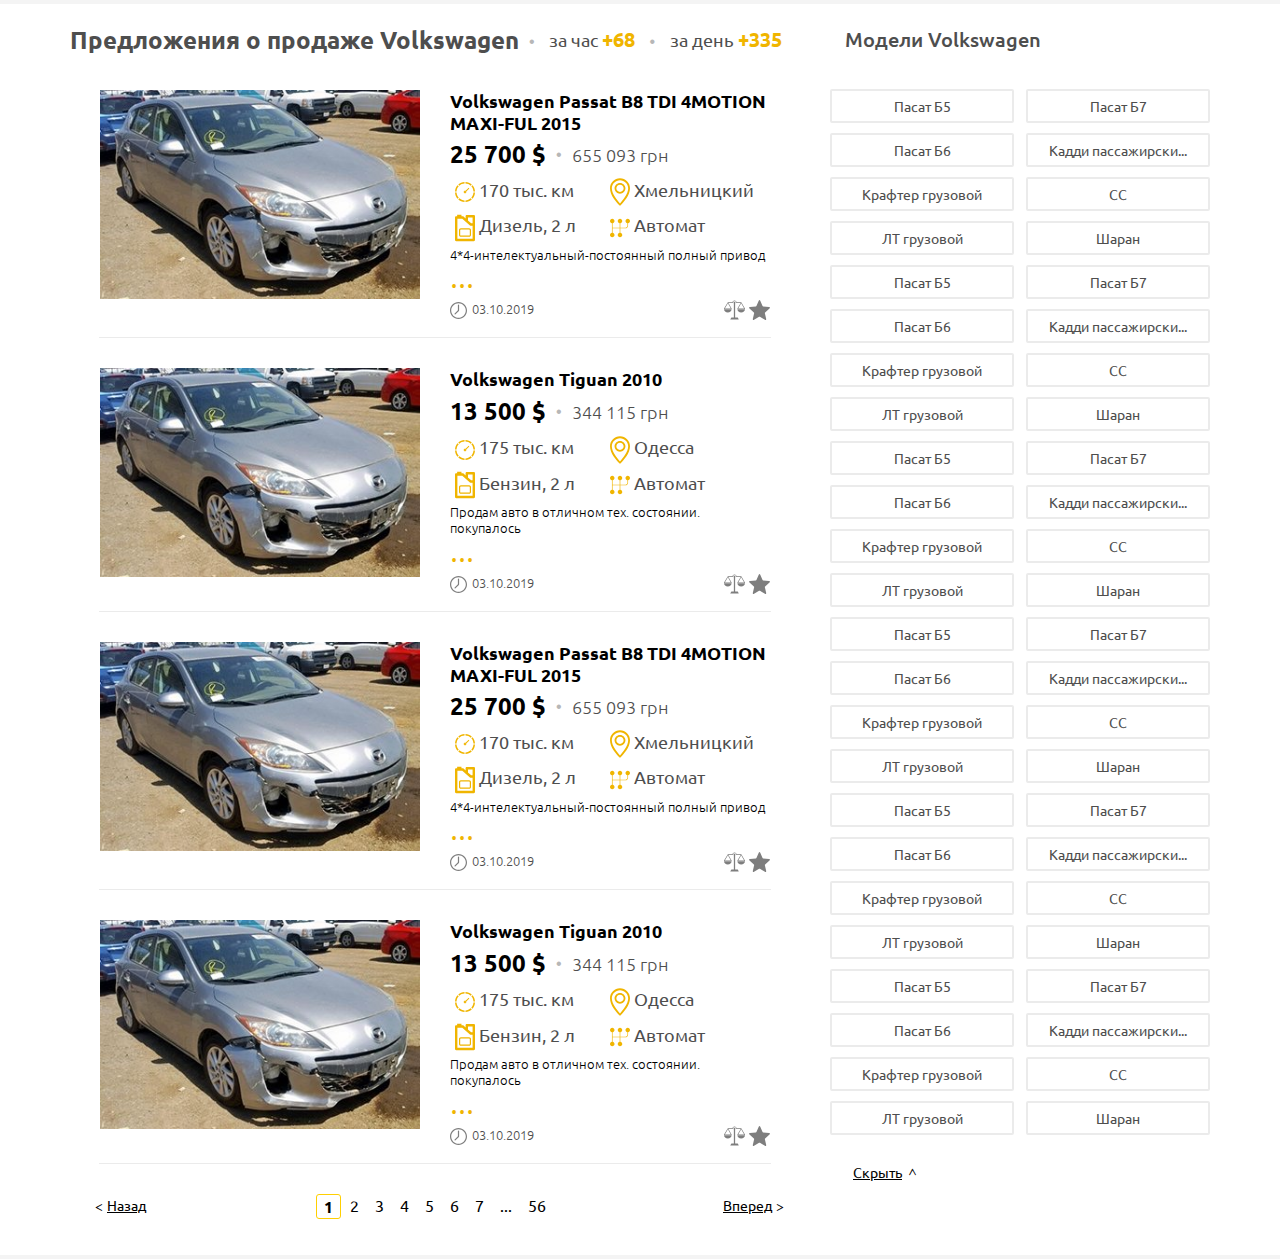
==== src/catalog.html @ 5f209781 "add page catalog" ====
<!DOCTYPE html>
<html lang="en">
<head>
    <meta charset="UTF-8">
    <meta name="viewport" content="width=device-width,initial-scale=1"/>
    <title>Americaro-catalog</title>
    <link rel="stylesheet" href="style/css/reset.css">
    <link href="style/css/bootstrap.min.css" rel="stylesheet">
    <link href="https://fonts.googleapis.com/css?family=Ubuntu&display=swap" rel="stylesheet">
    <link href="https://fonts.googleapis.com/css?family=Open+Sans:600&display=swap" rel="stylesheet">
    <link rel="stylesheet" href="style/css/style.css">
</head>
<body>
<section class="catalog">
    <div class="container">

        <div class="row ">
            <div class="col-12 col-md-8 col-lg-8">
                <div class=" row align-items-center flex-wrap catalog__heading ">
                    <h2 class="title catalog__title ">Предложения о продаже Volkswagen</h2>
                    <div>
                        <span class="profile__circle">&bull;</span>
                        <span class="catalog__time">за час  <span class="catalog__time--quantity">+68</span></span>
                        <span class="profile__circle">&bull;</span>
                        <span class="catalog__time"> за день  <span class="catalog__time--quantity">+335</span></span>
                    </div>
                </div>
                <div class="col-12  row catalog__item">
                    <div class="col-12 col-md-6 col-lg-6">
                        <img src="img/profile/car.jpg" alt="car" class="profile__image image">
                    </div>
                    <div class="col-12 col-md-6 col-lg-6 catalog__info">
                        <h3 class="profile__title catalog__subtitle">Volkswagen Passat B8 TDI 4MOTION MAXI-FUL 2015</h3>
                        <div class="row align-items-center catalog__inner">
                            <span class="profile__priceDolar">25 700 $</span>
                            <span class="profile__circle">&bull;</span>
                            <span class="profile__priceUan">655 093 грн</span>
                        </div>
                        <ul class="profile__list row flex-wrap justify-content-between ">
                            <li class="profile__element">
                                <img src="img/profile/mileage.svg" alt="Mileage" class=" profile__icon svg">
                                170 тыс. км
                            </li>
                            <li class="profile__element">
                                <img src="img/profile/city.svg" alt="City" class="profile__icon svg">
                                Хмельницкий
                            </li>
                            <li class="profile__element">
                                <img src="img/profile/fuel.svg" alt="Fuel" class="profile__icon svg">
                                Дизель, 2 л
                            </li>
                            <li class="profile__element">
                                <img src="img/profile/transmission.svg" alt="Transmission" class="profile__icon svg">
                                Автомат
                            </li>
                        </ul>
                        <p class="catalog__text">4*4-интелектуальный-постоянный полный привод </p>
                        <a href="#" class="catalog__more">...</a>
                        <div class="row justify-content-between align-items-center catalog__inner">
                            <span class="profile__data"><img src="img/profile/time.svg" alt="time"
                                                             class="profile__data--image svg profile__innerIcon">03.10.2019</span>
                            <div>
                                <img src="img/catalog/libra.svg" alt="Libra" class="svg catalog__icon">
                                <img src="img/catalog/star.svg" alt="Star" class="svg catalog__icon">
                            </div>
                        </div>
                    </div>
                </div>
                <div class="col-12  row catalog__item">
                    <div class="col-12 col-md-6 col-lg-6">
                        <img src="img/profile/car.jpg" alt="car" class="profile__image image">
                    </div>
                    <div class="col-12 col-md-6 col-lg-6 catalog__info">
                        <h3 class="profile__title catalog__subtitle">Volkswagen Tiguan 2010</h3>
                        <div class="row align-items-center catalog__inner">
                            <span class="profile__priceDolar">13 500 $</span>
                            <span class="profile__circle">&bull;</span>
                            <span class="profile__priceUan">344 115 грн</span>
                        </div>
                        <ul class="profile__list row flex-wrap justify-content-between ">
                            <li class="profile__element">
                                <img src="img/profile/mileage.svg" alt="Mileage" class=" profile__icon svg">
                                175 тыс. км
                            </li>
                            <li class="profile__element">
                                <img src="img/profile/city.svg" alt="City" class="profile__icon svg">
                                Одесса
                            </li>
                            <li class="profile__element">
                                <img src="img/profile/fuel.svg" alt="Fuel" class="profile__icon svg">
                                Бензин, 2 л
                            </li>
                            <li class="profile__element">
                                <img src="img/profile/transmission.svg" alt="Transmission" class="profile__icon svg">
                                Автомат
                            </li>
                        </ul>
                        <p class="catalog__text">Продам авто в отличном тех. состоянии. покупалось </p>
                        <a href="#" class="catalog__more">...</a>
                        <div class="row justify-content-between align-items-center catalog__inner">
                            <span class="profile__data"><img src="img/profile/time.svg" alt="time"
                                                             class="profile__data--image svg profile__innerIcon">03.10.2019</span>
                            <div>
                                <img src="img/catalog/libra.svg" alt="Libra" class="svg catalog__icon">
                                <img src="img/catalog/star.svg" alt="Star" class="svg catalog__icon">
                            </div>
                        </div>
                    </div>
                </div>
                <div class="col-12  row catalog__item">
                    <div class="col-12 col-md-6 col-lg-6">
                        <img src="img/profile/car.jpg" alt="car" class="profile__image image">
                    </div>
                    <div class="col-12 col-md-6 col-lg-6 catalog__info">
                        <h3 class="profile__title catalog__subtitle">Volkswagen Passat B8 TDI 4MOTION MAXI-FUL 2015</h3>
                        <div class="row align-items-center catalog__inner">
                            <span class="profile__priceDolar">25 700 $</span>
                            <span class="profile__circle">&bull;</span>
                            <span class="profile__priceUan">655 093 грн</span>
                        </div>
                        <ul class="profile__list row flex-wrap justify-content-between ">
                            <li class="profile__element">
                                <img src="img/profile/mileage.svg" alt="Mileage" class=" profile__icon svg">
                                170 тыс. км
                            </li>
                            <li class="profile__element">
                                <img src="img/profile/city.svg" alt="City" class="profile__icon svg">
                                Хмельницкий
                            </li>
                            <li class="profile__element">
                                <img src="img/profile/fuel.svg" alt="Fuel" class="profile__icon svg">
                                Дизель, 2 л
                            </li>
                            <li class="profile__element">
                                <img src="img/profile/transmission.svg" alt="Transmission" class="profile__icon svg">
                                Автомат
                            </li>
                        </ul>
                        <p class="catalog__text">4*4-интелектуальный-постоянный полный привод </p>
                        <a href="#" class="catalog__more">...</a>
                        <div class="row justify-content-between align-items-center catalog__inner">
                            <span class="profile__data"><img src="img/profile/time.svg" alt="time"
                                                             class="profile__data--image svg profile__innerIcon">03.10.2019</span>
                            <div>
                                <img src="img/catalog/libra.svg" alt="Libra" class="svg catalog__icon">
                                <img src="img/catalog/star.svg" alt="Star" class="svg catalog__icon">
                            </div>
                        </div>
                    </div>
                </div>
                <div class="col-12  row catalog__item">
                    <div class="col-12 col-md-6 col-lg-6">
                        <img src="img/profile/car.jpg" alt="car" class="profile__image image">
                    </div>
                    <div class="col-12 col-md-6 col-lg-6 catalog__info">
                        <h3 class="profile__title catalog__subtitle">Volkswagen Tiguan 2010</h3>
                        <div class="row align-items-center catalog__inner">
                            <span class="profile__priceDolar">13 500 $</span>
                            <span class="profile__circle">&bull;</span>
                            <span class="profile__priceUan">344 115 грн</span>
                        </div>
                        <ul class="profile__list row flex-wrap justify-content-between ">
                            <li class="profile__element">
                                <img src="img/profile/mileage.svg" alt="Mileage" class=" profile__icon svg">
                                175 тыс. км
                            </li>
                            <li class="profile__element">
                                <img src="img/profile/city.svg" alt="City" class="profile__icon svg">
                                Одесса
                            </li>
                            <li class="profile__element">
                                <img src="img/profile/fuel.svg" alt="Fuel" class="profile__icon svg">
                                Бензин, 2 л
                            </li>
                            <li class="profile__element">
                                <img src="img/profile/transmission.svg" alt="Transmission" class="profile__icon svg">
                                Автомат
                            </li>
                        </ul>
                        <p class="catalog__text">Продам авто в отличном тех. состоянии. покупалось </p>
                        <a href="#" class="catalog__more">...</a>
                        <div class="row justify-content-between align-items-center catalog__inner">
                            <span class="profile__data"><img src="img/profile/time.svg" alt="time"
                                                             class="profile__data--image svg profile__innerIcon">03.10.2019</span>
                            <div>
                                <img src="img/catalog/libra.svg" alt="Libra" class="svg catalog__icon">
                                <img src="img/catalog/star.svg" alt="Star" class="svg catalog__icon">
                            </div>
                        </div>
                    </div>
                </div>
                <div class="col-12 ">
                    <nav aria-label="Page navigation example">
                        <ul class="pagination ">
                            <li class="page-item catalog__page"><a
                                    class="page-link catalog__link catalog__link--button catalog__link--pre"
                                    href="#">Назад</a></li>
                            <li class="page-item"><a
                                    class="page-link catalog__link catalog__link--visible catalog__link--active"
                                    href="#">1</a></li>
                            <li class="page-item"><a class="page-link catalog__link catalog__link--visible"
                                                     href="#">2</a>
                            </li>
                            <li class="page-item"><a class="page-link catalog__link catalog__link--visible"
                                                     href="#">3</a>
                            </li>
                            <li class="page-item"><a class="page-link catalog__link catalog__link--visible"
                                                     href="#">4</a>
                            </li>
                            <li class="page-item"><a class="page-link catalog__link catalog__link--visible"
                                                     href="#">5</a>
                            </li>
                            <li class="page-item"><a class="page-link catalog__link catalog__link--visible"
                                                     href="#">6</a>
                            </li>
                            <li class="page-item"><a class="page-link catalog__link catalog__link--visible"
                                                     href="#">7</a>
                            </li>
                            <li class="page-item"><a class="page-link catalog__link catalog__link--visible"
                                                     href="#">...</a>
                            </li>
                            <li class="page-item catalog__page"><a
                                    class="page-link catalog__link--visible catalog__link"
                                    href="#">56</a></li>
                            <li class="page-item"><a
                                    class="page-link catalog__link catalog__link--button catalog__link--next" href="#">Вперед</a>
                            </li>
                        </ul>
                    </nav>
                </div>
            </div>
            <div class="col-12 col-md-4 col-lg-4">

                <span class="catalog__model " >Модели Volkswagen</span>

                <ul class="catalog__box catalog__box row justify-content-between flex-wrap align-items-center">
                    <li class="catalog__box--item">
                        <a class="catalog__box--link" href="#">Пасат Б5</a>
                    </li>
                    <li class="catalog__box--item">
                        <a class="catalog__box--link" href="#">Пасат Б7</a>
                    </li>
                    <li class="catalog__box--item">
                        <a class="catalog__box--link" href="#">Пасат Б6</a>
                    </li>
                    <li class="catalog__box--item">
                        <a class="catalog__box--link" href="#">Кадди пассажирски...</a>
                    </li>
                    <li class="catalog__box--item">
                        <a class="catalog__box--link" href="#">Крафтер грузовой</a>
                    </li>
                    <li class="catalog__box--item">
                        <a class="catalog__box--link" href="#">СС</a>
                    </li>
                    <li class="catalog__box--item">
                        <a class="catalog__box--link" href="#">ЛТ грузовой</a>
                    </li>
                    <li class="catalog__box--item">
                        <a class="catalog__box--link" href="#">Шаран</a>
                    </li>
                    <li class="catalog__box--item">
                        <a class="catalog__box--link" href="#">Пасат Б5</a>
                    </li>
                    <li class="catalog__box--item">
                        <a class="catalog__box--link" href="#">Пасат Б7</a>
                    </li>
                    <li class="catalog__box--item">
                        <a class="catalog__box--link" href="#">Пасат Б6</a>
                    </li>
                    <li class="catalog__box--item">
                        <a class="catalog__box--link" href="#">Кадди пассажирски...</a>
                    </li>
                    <li class="catalog__box--item">
                        <a class="catalog__box--link" href="#">Крафтер грузовой</a>
                    </li>
                    <li class="catalog__box--item">
                        <a class="catalog__box--link" href="#">СС</a>
                    </li>
                    <li class="catalog__box--item">
                        <a class="catalog__box--link" href="#">ЛТ грузовой</a>
                    </li>
                    <li class="catalog__box--item">
                        <a class="catalog__box--link" href="#">Шаран</a>
                    </li>
                    <li class="catalog__box--item">
                        <a class="catalog__box--link" href="#">Пасат Б5</a>
                    </li>
                    <li class="catalog__box--item">
                        <a class="catalog__box--link" href="#">Пасат Б7</a>
                    </li>
                    <li class="catalog__box--item">
                        <a class="catalog__box--link" href="#">Пасат Б6</a>
                    </li>
                    <li class="catalog__box--item">
                        <a class="catalog__box--link" href="#">Кадди пассажирски...</a>
                    </li>
                    <li class="catalog__box--item">
                        <a class="catalog__box--link" href="#">Крафтер грузовой</a>
                    </li>
                    <li class="catalog__box--item">
                        <a class="catalog__box--link" href="#">СС</a>
                    </li>
                    <li class="catalog__box--item">
                        <a class="catalog__box--link" href="#">ЛТ грузовой</a>
                    </li>
                    <li class="catalog__box--item">
                        <a class="catalog__box--link" href="#">Шаран</a>
                    </li>
                    <li class="catalog__box--item">
                        <a class="catalog__box--link" href="#">Пасат Б5</a>
                    </li>
                    <li class="catalog__box--item">
                        <a class="catalog__box--link" href="#">Пасат Б7</a>
                    </li>
                    <li class="catalog__box--item">
                        <a class="catalog__box--link" href="#">Пасат Б6</a>
                    </li>
                    <li class="catalog__box--item">
                        <a class="catalog__box--link" href="#">Кадди пассажирски...</a>
                    </li>
                    <li class="catalog__box--item">
                        <a class="catalog__box--link" href="#">Крафтер грузовой</a>
                    </li>
                    <li class="catalog__box--item">
                        <a class="catalog__box--link" href="#">СС</a>
                    </li>
                    <li class="catalog__box--item">
                        <a class="catalog__box--link" href="#">ЛТ грузовой</a>
                    </li>
                    <li class="catalog__box--item">
                        <a class="catalog__box--link" href="#">Шаран</a>
                    </li>
                    <li class="catalog__box--item">
                        <a class="catalog__box--link" href="#">Пасат Б5</a>
                    </li>
                    <li class="catalog__box--item">
                        <a class="catalog__box--link" href="#">Пасат Б7</a>
                    </li>
                    <li class="catalog__box--item">
                        <a class="catalog__box--link" href="#">Пасат Б6</a>
                    </li>
                    <li class="catalog__box--item">
                        <a class="catalog__box--link" href="#">Кадди пассажирски...</a>
                    </li>
                    <li class="catalog__box--item">
                        <a class="catalog__box--link" href="#">Крафтер грузовой</a>
                    </li>
                    <li class="catalog__box--item">
                        <a class="catalog__box--link" href="#">СС</a>
                    </li>
                    <li class="catalog__box--item">
                        <a class="catalog__box--link" href="#">ЛТ грузовой</a>
                    </li>
                    <li class="catalog__box--item">
                        <a class="catalog__box--link" href="#">Шаран</a>
                    </li>
                    <li class="catalog__box--item">
                        <a class="catalog__box--link" href="#">Пасат Б5</a>
                    </li>
                    <li class="catalog__box--item">
                        <a class="catalog__box--link" href="#">Пасат Б7</a>
                    </li>
                    <li class="catalog__box--item">
                        <a class="catalog__box--link" href="#">Пасат Б6</a>
                    </li>
                    <li class="catalog__box--item">
                        <a class="catalog__box--link" href="#">Кадди пассажирски...</a>
                    </li>
                    <li class="catalog__box--item">
                        <a class="catalog__box--link" href="#">Крафтер грузовой</a>
                    </li>
                    <li class="catalog__box--item">
                        <a class="catalog__box--link" href="#">СС</a>
                    </li>
                    <li class="catalog__box--item">
                        <a class="catalog__box--link" href="#">ЛТ грузовой</a>
                    </li>
                    <li class="catalog__box--item">
                        <a class="catalog__box--link" href="#">Шаран</a>
                    </li>
                </ul>
                <a href="#" class="catalog__link catalog__link--button catalog__hide">Скрыть</a>
            </div>
        </div>


    </div>
</section>

<script src="https://cdnjs.cloudflare.com/ajax/libs/jquery/3.3.1/jquery.js"></script>
<script src="https://cdnjs.cloudflare.com/ajax/libs/popper.js/1.14.7/umd/popper.min.js"
        integrity="sha384-UO2eT0CpHqdSJQ6hJty5KVphtPhzWj9WO1clHTMGa3JDZwrnQq4sF86dIHNDz0W1"
        crossorigin="anonymous"></script>
<script src="js/bootstrap.min.js"></script>
<script src="js/main.js"></script>
</body>
</html>
---- src/style/css/style.css ----
.title{font-family:'Ubuntu', sans-serif;font-size:30px;line-height:30px;font-weight:bold;color:#000000}.button{background-color:#ffc001;font-family:'Ubuntu', sans-serif;font-size:16px;line-height:30px;font-weight:700;color:#ffffff;border-radius:0}.all-link{font-size:18px;line-height:30px;font-weight:700;color:#787878;text-align:right}.all-link__arrow{font-size:27px;font-weight:900}.all-link:hover{text-decoration:none;color:#ffc001}.image{max-width:100%;display:block;margin:0 auto}.header{font-family:'Ubuntu', sans-serif;position:relative}.header__background{background:#ebebeb;margin-bottom:15px;padding:0 10px}.header__heading{-webkit-box-pack:justify;-ms-flex-pack:justify;justify-content:space-between;-webkit-box-align:center;-ms-flex-align:center;align-items:center}.header__menu{padding:0;list-style-type:none;margin:0}.header__link{text-decoration:none;font-size:14px;line-height:30px;font-weight:400;color:#000000;padding:0}.header__icon{width:18px;height:18px;margin-right:11px}.header__authorization{font-size:14px;line-height:30px;font-weight:400;text-decoration:underline;-webkit-text-decoration-color:#000000;text-decoration-color:#000000;margin-right:50px}.header__authorization:hover{text-decoration:none}.header__authorization--entrance{color:#000000}.header__authorization--registry{color:#5f5f5f}.header__authorization--image{width:16px;height:14px;margin-right:13px}.header__social{-webkit-box-align:center;-ms-flex-align:center;align-items:center}.header__phone{font-family:'Ubuntu', sans-serif;font-size:30.6px;line-height:34px;font-weight:700;color:#000000;text-decoration:none}.header__phone--image{margin-right:10px}.header__phone:hover{text-decoration:none;color:#ffcf01}.header__phone--text{font-family:'Ubuntu', sans-serif}.header__content{-webkit-box-pack:justify;-ms-flex-pack:justify;justify-content:space-between;-webkit-box-align:center;-ms-flex-align:center;align-items:center}.header__input{opacity:0.54;border:1px solid #000000;border-radius:3px;font-size:14px;line-height:30px;font-weight:400;color:#000000;background:url("../../img/home/magnifier.svg") no-repeat;background-position:right}.header__menu .header__item .header__link{color:#000000}.auction{padding:60px 0;font-family:'Ubuntu', sans-serif}.auction__heading{-webkit-box-align:center;-ms-flex-align:center;align-items:center;margin-bottom:30px}.auction__title{color:#ffcf01}.auction__button{background-color:#ffffff;border:1px solid #acacac;border-radius:3px;font-size:14px;line-height:30px;font-weight:400;color:#000000;text-align:left;padding:5px 15px}.auction__button:after{margin:0;position:absolute;right:15px;top:15px;color:#969696}.auction__list{margin-bottom:20px}.auction__menu{width:95%;overflow-y:scroll;height:250px;left:-1px!important}.auction__menu::-webkit-scrollbar{width:12px;background-color:#e1e1e1}.auction__menu::-webkit-scrollbar-thumb{background-color:#b7b7b7;border-radius:4px;height:31px}.auction__label{font-family:'Myriad Pro Regular';font-size:14.2px;line-height:30px;font-weight:400;color:#000000;padding:0 0 0 30px;margin:0 30px 0 0;position:relative;cursor:pointer}.auction__label:before{content:"";border-radius:3px;opacity:0.5;border:1px solid #707070;background:#ffffff;width:12px;height:13px;position:absolute;top:7px;left:0}.auction__check[type=checkbox]{display:none}.auction__link{font-family:'Ubuntu', sans-serif;font-size:14px;line-height:30px;font-weight:400;color:#000000}.auction__form{padding:0}.auction__inner{margin-bottom:10px}.auction__check[type=checkbox]:checked+.auction__label:before{content:"\2713";display:-webkit-box;display:-ms-flexbox;display:flex;-webkit-box-align:center;-ms-flex-align:center;align-items:center;color:#ffcf01}.purchase{background:#f8f4db;padding:55px 0;font-family:'Ubuntu', sans-serif}.purchase__title{margin-bottom:40px}.purchase__element{padding:12px;width:25%;z-index:99;position:relative}.purchase__element--one{border-bottom:1px solid #000000}.purchase__element--one:after{content:"";position:absolute;top:1px;left:0;border:1px solid #000000;width:100%;height:100%;z-index:-1;clip:rect(auto, 128px, 249px, auto)}.purchase__element--one:before{content:"";width:8px;height:8px;background-color:#000000;border-radius:50%;position:absolute;top:-3px;left:45%}.purchase__element--two:after{content:"";position:absolute;top:1px;left:0;border:1px solid #000000;width:100%;height:100%;z-index:-1;clip:rect(auto, 128px, 249px, auto)}.purchase__element--two:before{content:"";position:absolute;bottom:1px;right:0;border:1px solid #000000;width:100%;height:100%;z-index:-1;clip:rect(auto, 128px, 249px, auto);-webkit-transform:rotate(180deg);-ms-transform:rotate(180deg);transform:rotate(180deg)}.purchase__element--three:after{content:"";position:absolute;top:1px;left:0;border:1px solid #000000;width:100%;height:100%;z-index:-1;clip:rect(auto, 128px, 1px, auto)}.purchase__element--three:before{content:"";position:absolute;bottom:1px;right:0;border:1px solid #000000;width:100%;height:100%;z-index:-1;clip:rect(auto, 128px, 249px, auto);-webkit-transform:rotate(180deg);-ms-transform:rotate(180deg);transform:rotate(180deg)}.purchase__element--fo{border-top:1px solid #000000}.purchase__element--fo:after{content:"";width:8px;height:8px;background-color:#000000;border-radius:50%;position:absolute;bottom:-3px;right:44%}.purchase__element--fo:before{content:"";position:absolute;bottom:1px;right:0;border:1px solid #000000;width:100%;height:100%;z-index:-1;clip:rect(auto, 128px, 1px, auto);-webkit-transform:rotate(180deg);-ms-transform:rotate(180deg);transform:rotate(180deg)}.purchase__element--center:after{content:"";position:absolute;top:-6px;left:45%;width:0;height:0;border-top:7px solid transparent;border-left:10px solid #000000;border-bottom:7px solid transparent}.purchase__element--center:before{content:"";position:absolute;bottom:-6px;right:44%;width:0;height:0;border-top:7px solid transparent;border-left:10px solid #000000;border-bottom:7px solid transparent}.purchase__item{-webkit-box-shadow:1px 3px 10px 0 rgba(0, 0, 0, 0.07);box-shadow:1px 3px 10px 0 rgba(0, 0, 0, 0.07);padding:0;width:100%;z-index:99;height:100%}.purchase__item--white{background-color:#ffffff}.purchase__item--yellow{background-color:#ffcf01}.purchase__name{font-size:22px;line-height:30px;font-weight:700;display:block;margin-bottom:25px;text-align:center;white-space:pre-line;font-family:'Ubuntu', sans-serif}.purchase__text{font-size:15px;line-height:1.2;font-weight:400;text-align:center;display:block}.purchase__info{padding:0 10% 30px}.purchase__picture{border-radius:0px 0px 50px 0px;width:68px;height:58px;padding-top:10px;padding-left:10px}.purchase__picture--inner{padding-left:20px}.purchase__picture--white{background-color:#ffffff}.purchase__picture--yellow{background-color:#ffcf01}.new{padding:33px 0 0;font-family:'Ubuntu', sans-serif}.new__heading{margin-bottom:15px}.new__slider{min-height:410px}.new__element{background-color:#ffffff;-webkit-box-shadow:0 0 17px 1px rgba(0, 0, 0, 0.09);box-shadow:0 0 17px 1px rgba(0, 0, 0, 0.09);width:20%;border:1px solid transparent;text-align:center;height:calc(100% - 14%)}.new__element:hover{border-color:#ffe36a}.new__name{font-size:18px;line-height:1.2;font-weight:bold;color:#000000;display:block;margin-bottom:15px}.new__list{font-size:12px;line-height:20px;font-weight:500;color:#414141;list-style-type:none;text-align:right}.new__values{font-size:12px;line-height:20px;font-weight:bold;color:#000000;list-style-type:none;text-align:left}.new__rate{font-size:14px;line-height:1.2;font-weight:300;color:#000000;width:100%;border-radius:0;padding:9px 0;margin:0 0 1px}.new__rate--price{font-weight:bold}.new__rate--current{background-color:#ebebeb}.new__rate--recommended{background-color:#ffcf01}.new__more{display:none;font-family:'Open Sans', sans-serif;margin:20px 0 10px;font-size:12px;text-decoration:underline;color:#4e4e4e}.new__more:hover{color:#ffcf01}.new__image{margin-bottom:15px}.new__prev{width:25px;height:67px;border:1px solid #000000;background-color:#ffe36a;border-radius:0 6px 6px 0;top:30%;opacity:1}.new__prev--icon{background:url("../../img/home/arrow-slider.svg") no-repeat;-webkit-transform:rotate(180deg);-ms-transform:rotate(180deg);transform:rotate(180deg);width:7px;height:13px}.new__next{opacity:1;width:25px;height:67px;border:1px solid #000000;background-color:#ffe36a;border-radius:6px 0 0 6px;top:30%}.new__next--icon{background:url("../../img/home/arrow-slider.svg") no-repeat;width:7px;height:13px}@media (min-width:991px) and (max-width:2560px){.carousel-inner .active.new__element.carousel-item+.carousel-item+.carousel-item+.carousel-item+.carousel-item+.carousel-item{position:absolute;top:0;right:-20%;z-index:-1;display:block;visibility:visible;height:auto}}@media (min-width:768px) and (max-width:991px){.carousel-inner .active.new__element.carousel-item+.carousel-item+.carousel-item+.carousel-item{position:absolute;top:0;right:-33.3333%;z-index:-1;display:block;visibility:visible;height:auto}}@media (min-width:576px) and (max-width:768px){.carousel-inner .active.new__element.carousel-item+.carousel-item+.carousel-item{position:absolute;top:0;right:-50%;z-index:-1;display:block;visibility:visible;height:auto}}@media (min-width:576px){.carousel-item{margin-right:0}.carousel-inner .active+.carousel-item{display:block}.carousel-inner .carousel-item.active:not(.carousel-item-right):not(.carousel-item-left),.carousel-inner .carousel-item.active:not(.carousel-item-right):not(.carousel-item-left)+.carousel-item{-webkit-transition:none;-o-transition:none;transition:none}.carousel-inner .carousel-item-next{position:relative;-webkit-transform:translate3d(0, 0, 0);transform:translate3d(0, 0, 0)}.active.carousel-item-left+.carousel-item-next.carousel-item-left,.carousel-item-next.carousel-item-left+.carousel-item,.carousel-item-next.carousel-item-left+.carousel-item+.carousel-item{position:relative;-webkit-transform:translate3d(-100%, 0, 0);transform:translate3d(-100%, 0, 0);visibility:visible}.carousel-inner .carousel-item-prev.carousel-item-right{position:absolute;top:0;left:0;z-index:-1;display:block;visibility:visible}.active.carousel-item-right+.carousel-item-prev.carousel-item-right,.carousel-item-prev.carousel-item-right+.carousel-item,.carousel-item-prev.carousel-item-right+.carousel-item+.carousel-item{position:relative;-webkit-transform:translate3d(100%, 0, 0);transform:translate3d(100%, 0, 0);visibility:visible;display:block}}@media (min-width:768px){.carousel-inner .active+.carousel-item+.carousel-item{display:block}.carousel-inner .carousel-item.active:not(.carousel-item-right):not(.carousel-item-left)+.carousel-item+.carousel-item{-webkit-transition:none;-o-transition:none;transition:none}.carousel-inner .carousel-item-next{position:relative;-webkit-transform:translate3d(0, 0, 0);transform:translate3d(0, 0, 0)}.carousel-item-next.carousel-item-left+.carousel-item+.carousel-item+.carousel-item{position:relative;-webkit-transform:translate3d(-100%, 0, 0);transform:translate3d(-100%, 0, 0);visibility:visible}.carousel-item-prev.carousel-item-right+.carousel-item+.carousel-item+.carousel-item{position:relative;-webkit-transform:translate3d(100%, 0, 0);transform:translate3d(100%, 0, 0);visibility:visible;display:block}}@media (min-width:991px){.carousel-inner .active+.carousel-item+.carousel-item+.carousel-item{display:block}.carousel-inner .carousel-item.active:not(.carousel-item-right):not(.carousel-item-left)+.carousel-item+.carousel-item+.carousel-item{-webkit-transition:none;-o-transition:none;transition:none}.carousel-inner .active.carousel-item+.carousel-item+.carousel-item+.carousel-item+.carousel-item+.carousel-item{position:absolute;top:0;right:-25%;z-index:-1;display:block;visibility:visible}.carousel-item-next.carousel-item-left+.carousel-item+.carousel-item+.carousel-item+.carousel-item{position:relative;-webkit-transform:translate3d(-100%, 0, 0);transform:translate3d(-100%, 0, 0);visibility:visible}.carousel-item-prev.carousel-item-right+.carousel-item+.carousel-item+.carousel-item+.carousel-item{position:relative;-webkit-transform:translate3d(100%, 0, 0);transform:translate3d(100%, 0, 0);visibility:visible;display:block}}@media (min-width:1200px){.carousel-inner .active+.carousel-item+.carousel-item+.carousel-item+.carousel-item{display:block}.carousel-inner .carousel-item.active:not(.carousel-item-right):not(.carousel-item-left)+.carousel-item+.carousel-item+.carousel-item+.carousel-item{-webkit-transition:none;-o-transition:none;transition:none}.carousel-inner .active.carousel-item+.carousel-item+.carousel-item+.carousel-item+.carousel-item+.carousel-item{position:absolute;top:0;right:-20%;z-index:-1;display:block;visibility:visible}.carousel-item-next.carousel-item-left+.carousel-item+.carousel-item+.carousel-item+.carousel-item+.carousel-item{position:relative;-webkit-transform:translate3d(-100%, 0, 0);transform:translate3d(-100%, 0, 0);visibility:visible}.carousel-item-prev.carousel-item-right+.carousel-item+.carousel-item+.carousel-item+.carousel-item+.carousel-item{position:relative;-webkit-transform:translate3d(100%, 0, 0);transform:translate3d(100%, 0, 0);visibility:visible;display:block}}.new__element:hover .new__more{display:block}.video{padding:0 0 15px}.brands{font-family:'Ubuntu', sans-serif;padding:40px 0}.brands__heading{margin-bottom:45px}.brands__list{padding:0;list-style-type:none;border:none;margin-bottom:15px}.brands__item{font-size:16px;line-height:30px;font-weight:500;width:125px}.brands__item--link{color:#939393;text-decoration:none;display:-webkit-box;display:-ms-flexbox;display:flex;-webkit-box-orient:vertical;-webkit-box-direction:normal;-ms-flex-direction:column;flex-direction:column;-webkit-box-align:center;-ms-flex-align:center;align-items:center}.brands__item--link:hover{color:#ffc001;text-decoration:none}.brands__item--active{position:relative}.brands__item--active:after{content:"";position:absolute;bottom:-25px;left:50px;width:0;height:0;border-left:10px solid transparent;border-right:10px solid transparent;border-top:10px solid #ffc001;z-index:99}.brands__item--active:before{content:"";position:absolute;bottom:-30px;left:45px;width:0;height:0;border-left:15px solid transparent;border-right:15px solid transparent;border-top:15px solid #ffffff;z-index:9}.brands__active{position:relative}.brands__active:after{content:"";position:absolute;bottom:-35px;left:40px;width:0;height:0;border-left:20px solid transparent;border-right:20px solid transparent;border-top:20px solid #d9d9d9}.brands__icon{max-width:90px;height:40px}.brands__icon path{fill:#939393}.brands__icon:hover path{fill:#000000}.brands__dropdown{background-color:#f8f4db;border-top:3px solid #d9d9d9;padding:30px 0 20px}.brands__element{font-size:12px;line-height:29px;font-weight:400;width:125px;margin-bottom:10px}.brands__element--link{color:#000000;text-decoration:none;display:-webkit-box;display:-ms-flexbox;display:flex;-webkit-box-orient:vertical;-webkit-box-direction:normal;-ms-flex-direction:column;flex-direction:column;-webkit-box-align:center;-ms-flex-align:center;align-items:center}.brands__element--link:hover{color:#ffc001;text-decoration:none}.brands__logo{max-width:50px;height:40px}.info{font-family:'Ubuntu', sans-serif;margin-bottom:57px}.info__heading{margin-bottom:22px}.info__element{background-color:#ffffff;-webkit-box-shadow:0 0 17px 1px rgba(0, 0, 0, 0.09);box-shadow:0 0 17px 1px rgba(0, 0, 0, 0.09);padding:30px}.info__calendar{margin-right:10px}.info__data{font-size:14px;line-height:21px;font-weight:400;color:#1d1d1d;display:block;margin-bottom:25px}.info__name{font-size:20px;line-height:30px;font-weight:500;color:#1d1d1d;display:block;margin-bottom:15px}.info__text{font-size:14px;line-height:24px;font-weight:400;color:#1d1d1d;margin-bottom:60px}.info__link{font-size:16px;line-height:30px;font-weight:700;color:#ffc001}.info__link:hover{text-decoration:none;color:#000000}.info__arrow{width:14px;height:9px}.info__tabs{font-size:18px;line-height:27px;font-weight:900;text-transform:uppercase;color:#000000;display:block}.info__tabs:hover{text-decoration:none;color:#ffc001}.info__nav{border-color:#ffe36a;text-align:center}.info__item{padding:0}.info__nav .active{border-bottom:8px solid #ffc001}.seo{font-family:'Ubuntu', sans-serif;margin-bottom:43px}.seo__title{margin-bottom:30px}.seo__text{font-size:14.1px;line-height:21px;font-weight:400;color:#908e8e;margin-bottom:12px}.seo__link{font-family:'Open Sans', sans-serif;font-size:14px;line-height:29px;font-weight:400;color:#787878;text-decoration:underline}.seo__link:hover{text-decoration:none;color:#ffc001}.advantages{background-color:#ffc001;padding:13px 0;font-family:'Ubuntu', sans-serif}.advantages__name{font-size:18px;line-height:18px;font-weight:500;color:#000000;width:50%}.advantages__element{width:20%}.advantages__image{margin-right:25px}.footer{background:#ebebeb;padding:45px 0 25px;font-family:'Ubuntu', sans-serif}.footer__logo{margin-bottom:20px}.footer__link{font-size:14px;line-height:35px;font-weight:400;color:#000000}.footer__link:hover{text-decoration:none;color:#ffc001}.footer__name{font-size:18px;line-height:29px;font-weight:700;color:#000000;position:relative;margin-bottom:50px;display:block}.footer__name:after{content:"";position:absolute;top:30px;left:0;width:41px;height:1px;border:1px solid #acacac}.footer__text{font-family:"Myriad Pro Regular";font-size:14px;line-height:29px;font-weight:400;color:#000000}.footer__input{background-color:#ffffff;border:1px solid #acacac;border-radius:3px;height:40px;margin-right:15px}.footer__button{padding:4px 43px}.footer__guarantee{text-align:right}.footer__visa{margin-right:5px}.footer__card{margin:0;-webkit-box-pack:end;-ms-flex-pack:end;justify-content:flex-end}.footer__line{border-bottom:1px solid #acacac;margin-bottom:15px}.footer__inner{margin-bottom:20px}.footer__address{font-size:13px;line-height:30px;font-weight:400;color:#8a8a8a}.footer__address:hover{text-decoration:none;color:#ffc001}.footer__facebook{width:30px;height:30px;fill:#676765}.footer__instagram{width:30px;height:30px;fill:#676765}.footer__input::-webkit-inner-spin-button,.footer__input::-webkit-outer-spin-button{-webkit-appearance:none;margin:0}.profile{background:#f4f4f4;padding:40px 0}.profile__innerIcon{margin-right:5px}.profile__label{font-size:17.5px;line-height:37px}.profile__remove{font-family:'Myriad Pro Regular';font-size:17.1px;line-height:36px;font-weight:400;color:#000000;text-align:right}.profile__remove:hover{color:#f0b500;text-decoration:none}.profile__mark{font-family:'Myriad Pro Regular';font-size:17.5px;line-height:37px;font-weight:400;text-decoration:none;color:#000000;width:55%}.profile__mark--button{padding:0;border:none;text-decoration:underline}.profile__mark--button:hover{color:#f0b500;text-decoration:underline}.profile__item{background:#ffffff;border:1px solid #e1e1e1;padding:30px 0;margin-bottom:10px}.profile__picture{font-family:'Ubuntu', sans-serif;font-size:13px;font-weight:300;text-decoration:underline;color:#4e4e4e;display:block}.profile__picture--image path{fill:#7e7e7e}.profile__picture:hover{color:#f0b500}.profile__image{margin-bottom:25px}.profile__title{font-family:'Ubuntu', sans-serif;font-size:18px;line-height:1.2;font-weight:700;color:#000000}.profile__priceDolar{font-family:'Ubuntu', sans-serif;font-size:24px;line-height:1.2;font-weight:700;color:#000000}.profile__circle{color:#b7b7b7;margin:0 10px}.profile__priceUan{font-family:'Ubuntu', sans-serif;font-size:18px;line-height:1.2;font-weight:300;color:#4e4e4e}.profile__data{font-family:'Ubuntu', sans-serif;font-size:13px;font-weight:300;color:#4e4e4e}.profile__data--image path{fill:#7e7e7e}.profile__delete{border:1px solid #e1e1e1;border-radius:3px;font-family:'Ubuntu', sans-serif;font-size:12px;font-weight:300;color:#4e4e4e;padding:5px}.profile__delete:hover{border-color:#ffcf01;text-decoration:none;color:#4e4e4e}.profile__delete--image path{fill:#7e7e7e}.profile__name{font-family:'Ubuntu', sans-serif;font-size:24px;line-height:1.2;font-weight:700;color:#000000}.profile__text{font-family:'Ubuntu', sans-serif;font-size:18px;line-height:24px;font-weight:300;color:#7e7e7e;display:block}.profile__text--bold{font-weight:bold}.profile__show{text-decoration:underline}.profile__number{font-family:'Ubuntu', sans-serif;font-size:20px;line-height:19px;font-weight:500;color:#000000}.profile__button{padding:8px;border:none;text-align:center;width:100%}.profile__button:hover{color:#000000}.profile__button--icon path{fill:#ffffff}.profile__list{padding:0 5px;font-family:'Ubuntu', sans-serif;font-size:18px;font-weight:400;color:#4e4e4e;margin:0}.profile__icon{max-width:20px;max-height:28px}.profile__icon path{fill:#f0b500}.profile__element{margin-bottom:5px;width:50%}.profile__wrap{margin-bottom:20px}.profile__info{border-left:1px solid #e1e1e1}.profile__form{padding:0}.profile__delete:hover .profile__delete--image path{fill:#f0b500}.profile__picture:hover .profile__picture--image path{fill:#f0b500}.profile__remove:hover .profile__remove--icon path{fill:#f0b500}.profile__mark--button:hover .profile__mark--icon path{fill:#f0b500}.profile__button:hover .profile__button--icon path{fill:#000000}.catalog{border-top:4px solid #f4f4f4;border-bottom:4px solid #f4f4f4;padding:20px 0}.catalog__heading{margin-bottom:35px}.catalog__title{color:#4e4e4e;font-size:24px;margin:0}.catalog__time{font-family:'Ubuntu', sans-serif;font-size:18px;line-height:30px;font-weight:400;color:#4e4e4e}.catalog__time--quantity{font-family:'Ubuntu', sans-serif;font-size:20px;line-height:30px;font-weight:700;color:#f0b500}.catalog__item{margin-bottom:40px}.catalog__item:after{content:"";position:absolute;width:92%;left:4%;bottom:-10px;border-bottom:1px solid #ebebeb}.catalog__text{font-family:'Ubuntu', sans-serif;font-size:13px;line-height:1.2;font-weight:300;color:#000000;margin:0}.catalog__more{font-family:'Ubuntu', sans-serif;font-size:33px;line-height:28px;font-weight:300;color:#f0b500}.catalog__more:hover{text-decoration:none;color:#000000}.catalog__icon{width:21px;height:20px}.catalog__icon path{fill:#7e7e7e}.catalog__subtitle{margin:0}.catalog__inner{padding:7px 15px}.catalog__info{display:-webkit-box;display:-ms-flexbox;display:flex;-webkit-box-orient:vertical;-webkit-box-direction:normal;-ms-flex-direction:column;flex-direction:column;-webkit-box-pack:justify;-ms-flex-pack:justify;justify-content:space-between}.catalog__link{font-family:'Ubuntu', sans-serif;font-size:16px;line-height:23px;font-weight:400;color:#000000;border:none;margin:0 1px;padding:0 7px}.catalog__link:hover{text-decoration:none;color:#ffc001}.catalog__link--active{font-weight:700;border:1px solid #ffcf01;border-radius:3px}.catalog__link--button{font-size:13.9px;font-weight:400;text-decoration:underline}.catalog__link--pre{position:relative}.catalog__link--pre:before{content:"\003C";position:absolute;top:0;left:-5px}.catalog__link--next{position:relative}.catalog__link--next:before{content:"\003E";position:absolute;top:0;right:-5px}.catalog__page{margin-right:23%}.catalog__model{font-family:'Ubuntu', sans-serif;font-size:20px;line-height:30px;font-weight:500;color:#4e4e4e;margin-bottom:35px;display:block}.catalog__box--item{background-color:#ffffff;border:2px solid #ebebeb;border-radius:2px;width:184px;text-align:center;margin-bottom:10px}.catalog__box--link{font-family:'Ubuntu', sans-serif;font-size:14px;line-height:30px;font-weight:400;color:#4e4e4e}.catalog__box--link:hover{text-decoration:none;color:#ffc001}.catalog__hide{position:relative}.catalog__hide:after{content:"\003E";position:absolute;top:-3px;right:-5px;-webkit-transform:rotate(-90deg);-ms-transform:rotate(-90deg);transform:rotate(-90deg)}@font-face{font-family:'Myriad Pro Regular';src:url('../../fonts/MyriadPro-Regular.eot');src:url('../../fonts/MyriadPro-Regular.eot?#iefix') format('embedded-opentype'), url('../../fonts/MyriadPro-Regular.woff') format('woff'), url('../../fonts/MyriadPro-Regular.ttf') format('truetype');font-weight:normal;font-style:normal}body{overflow-x:hidden}@media screen and (max-width:1200px){.header__phone{font-size:24.6px}.auction__link{font-size:13px}.new__element{width:25%}.purchase__element--center:after{left:51%}.purchase__element--center:before{right:52%}.purchase__element--one:before{left:51%}.purchase__element--fo:after{right:51%}.purchase__element--one:after{clip:rect(auto, 128px, 267px, auto)}.purchase__element--two:after{clip:rect(auto, 128px, 267px, auto)}.purchase__element--two:before{clip:rect(auto, 128px, 266px, auto)}.purchase__element--three:before{clip:rect(auto, 128px, 266px, auto)}.profile__element{width:100%}.catalog__box--item{width:155px}}@media screen and (max-width:992px){.auction__heading{-webkit-box-orient:vertical;-webkit-box-direction:normal;-ms-flex-direction:column;flex-direction:column;-webkit-box-align:center;-ms-flex-align:center;align-items:center}.title{text-align:center}.auction__title{margin-bottom:30px}.new__element{width:33%}.advantages__element{width:35%}.footer__name{margin-bottom:15px}.header__heading{-webkit-box-align:start;-ms-flex-align:start;align-items:start}.info__inner{margin-bottom:20px}.purchase__element{width:50%}.purchase__element--one:before{display:none}.purchase__element--one:after{display:none}.purchase__element--center:after{display:none}.purchase__element--center:before{display:none}.purchase__element--one:before{display:none}.purchase__element--fo:after{display:none}.purchase__element--two:after{display:none}.purchase__element--two:before{display:none}.purchase__element--three:before{display:none}.purchase__element--fo:before{display:none}.purchase__element--three:after{display:none}.purchase__element--one{border:none}.purchase__element--fo{border:none}.profile__button{width:50%}.profile__wrapper{margin-bottom:10px}.profile__mark{width:30%}.catalog__page{margin-right:13%}.catalog__box--item{margin:0 auto 10px}}@media screen and (max-width:768px){.header__authorization--entrance,.header__authorization--registry{display:none}.header__authorization{margin-right:11px}.header__phone--text{display:none}.auction__wrap{margin:0}.new__element{width:50%}.advantages__element{width:70%;margin-bottom:20px;-webkit-box-align:center;-ms-flex-align:center;align-items:center;-ms-flex-pack:distribute;justify-content:space-around}.footer__list{text-align:center}.footer__guarantee{text-align:center}.footer__card{-webkit-box-pack:center;-ms-flex-pack:center;justify-content:center}.input-group{margin-bottom:10px}.info__element{padding:20px}.new__slider{min-height:423px}.profile__remove{text-align:center;width:100%}.profile__form{text-align:center;width:100%}.profile__mark{text-align:center;width:100%}.catalog__box{padding:0 15px}}@media screen and (max-width:576px){.auction__link{font-size:12px}.title{font-size:22px}.new__element{width:100%}.footer__button{padding:4px 10px}.all-link{font-size:15px}.all-link__arrow{font-size:20px}.info__tabs{font-size:14px}.new__slider{min-height:610px}.purchase__element{width:85%;margin:0 auto}.advantages__name{text-align:center}.brands__dropdown{width:100%;margin:0 auto}.brands__list{width:100%;margin:0 auto}.profile__button{width:95%}.catalog__link--visible{display:none}.pagination{-ms-flex-pack:distribute;justify-content:space-around}.catalog__page{margin-right:0}}
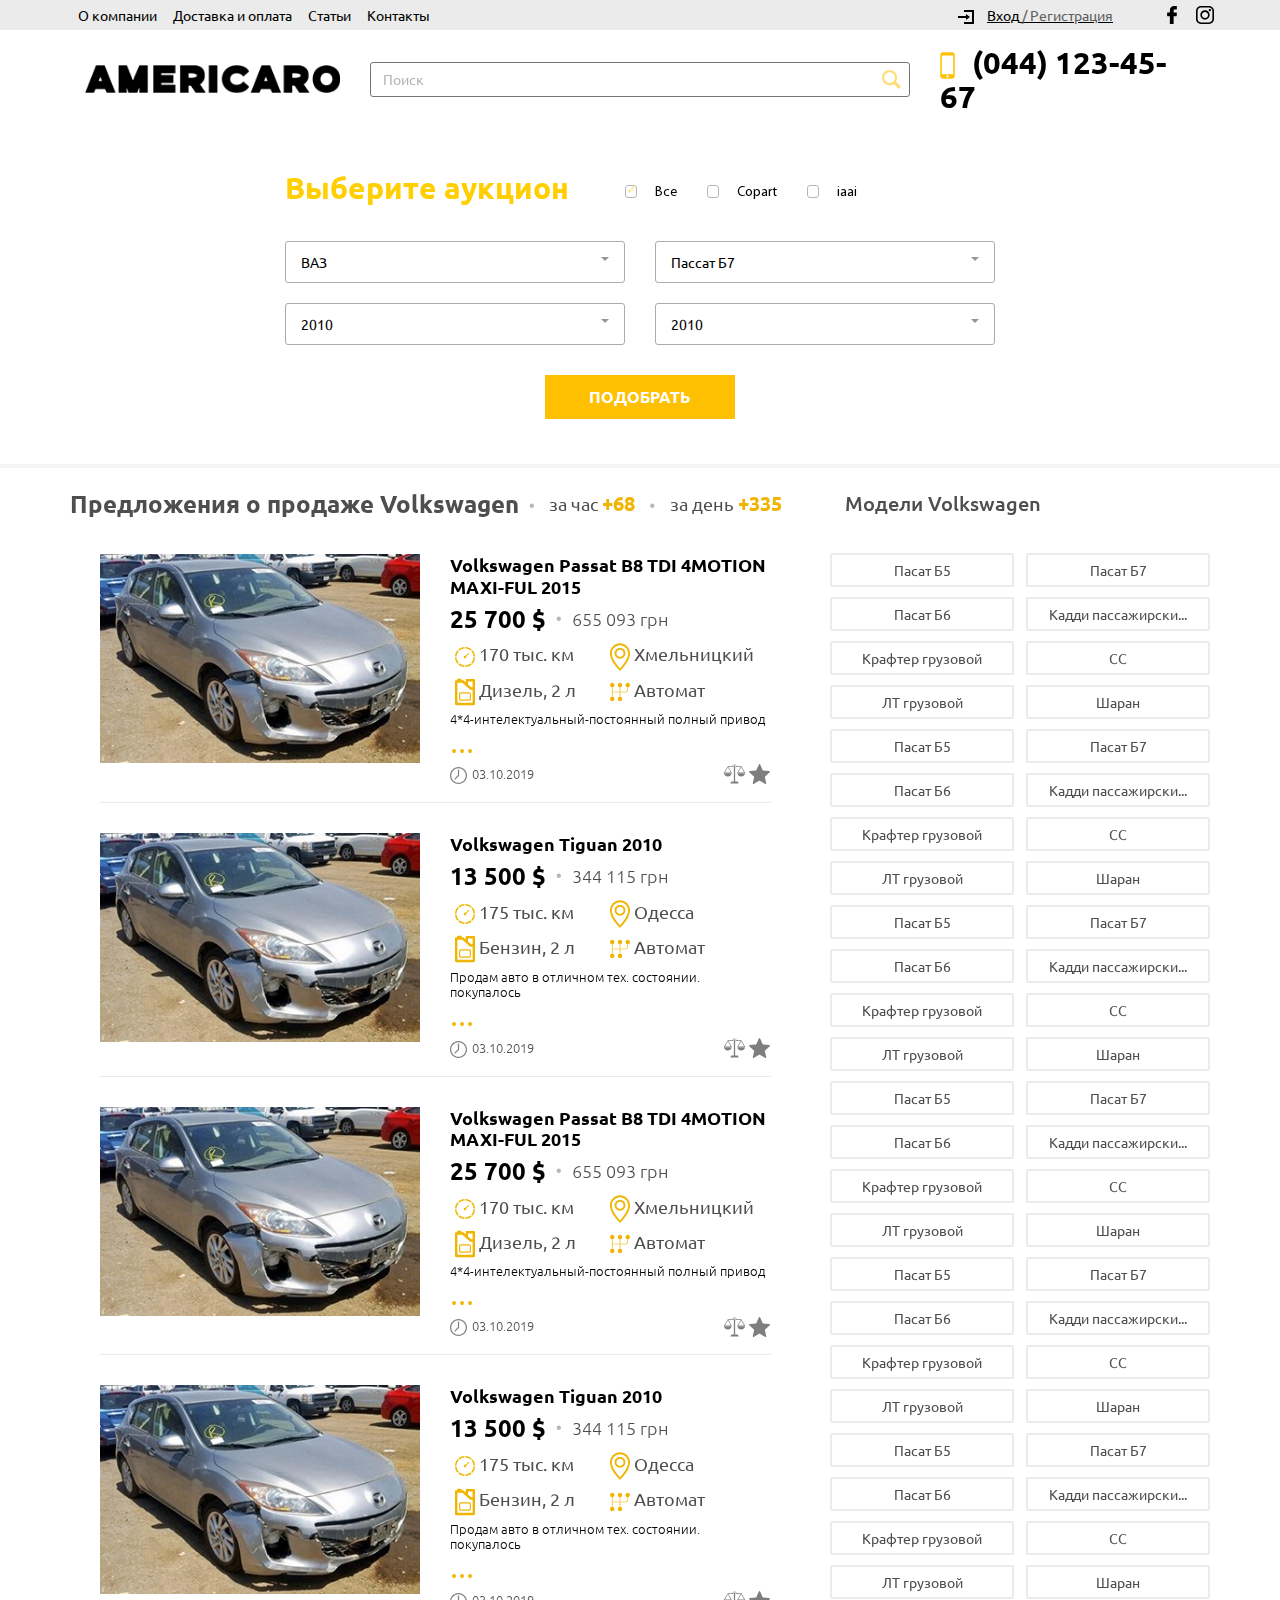
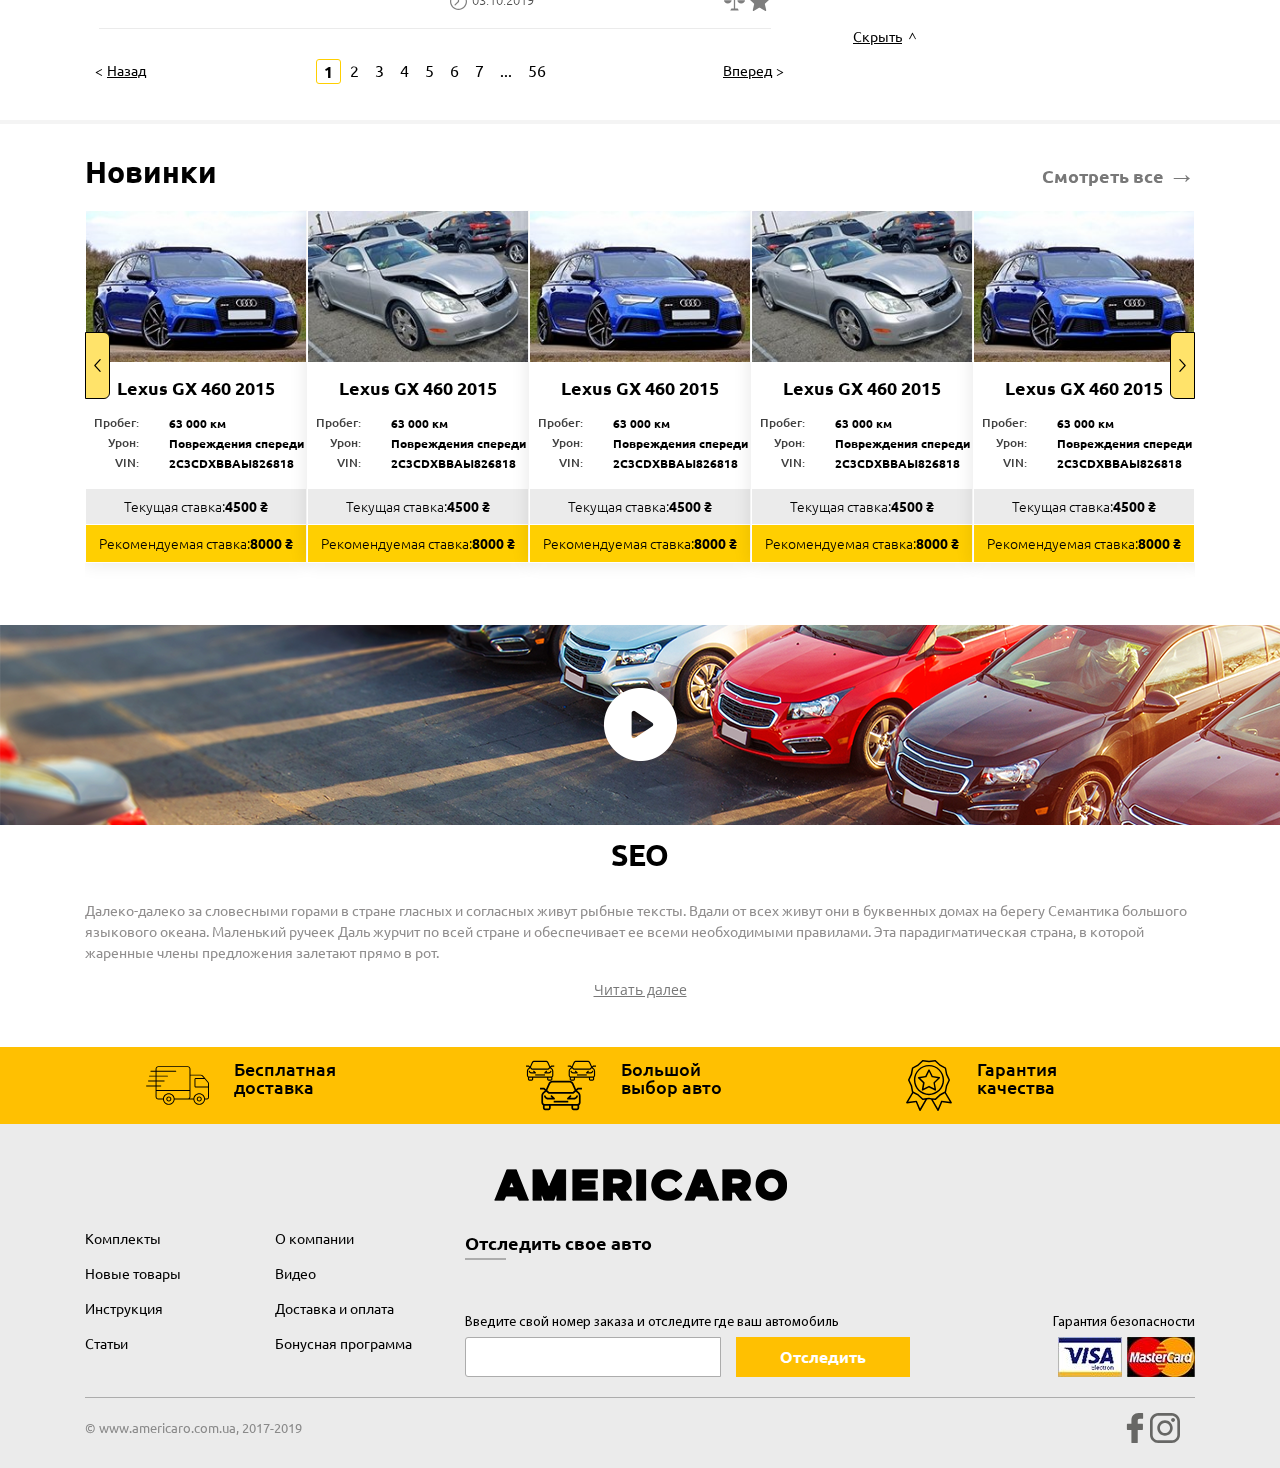
==== commit b78e4ff6: "add pages  and editing home" ====
--- a/src/catalog.html
+++ b/src/catalog.html
@@ -1,5 +1,5 @@
 <!DOCTYPE html>
-<html lang="en">
+<html lang="ru">
 <head>
     <meta charset="UTF-8">
     <meta name="viewport" content="width=device-width,initial-scale=1"/>
@@ -9,8 +9,195 @@
     <link href="https://fonts.googleapis.com/css?family=Ubuntu&display=swap" rel="stylesheet">
     <link href="https://fonts.googleapis.com/css?family=Open+Sans:600&display=swap" rel="stylesheet">
     <link rel="stylesheet" href="style/css/style.css">
+    <link rel="icon" href="img/home/favicon.png">
 </head>
 <body>
+<header class="header">
+    <div class="header__background">
+        <div class="container ">
+            <div class="row header__heading">
+                <nav class="p-0 navbar navbar-expand-lg navbar-light bg-ligh col-7 col-lg-6   ">
+                    <button class="navbar-toggler" type="button" data-toggle="collapse"
+                            data-target="#navbarSupportedContent"
+                            aria-controls="navbarSupportedContent" aria-expanded="false" aria-label="Toggle navigation">
+                        <span class="navbar-toggler-icon"></span>
+                    </button>
+                    <div class="collapse navbar-collapse header__collapse" id="navbarSupportedContent">
+                        <ul class="header__menu  navbar-nav mr-auto">
+                            <li class="header__item nav-item ">
+                                <a href="#" class="header__link nav-link">О компании</a>
+                            </li>
+                            <li class="header__item nav-item">
+                                <a href="#" class="header__link nav-link">Доставка и оплата</a>
+                            </li>
+                            <li class="header__item nav-item">
+                                <a href="#" class="header__link nav-link">Статьи</a>
+                            </li>
+                            <li class="header__item nav-item">
+                                <a href="#" class="header__link nav-link">Контакты</a>
+                            </li>
+                        </ul>
+                    </div>
+                </nav>
+                <div class="row">
+                    <a href="#" class="header__authorization"><img src="img/home/authorization.svg" alt="authorization"
+                                                                   class="header__authorization--image"><span
+                            class="header__authorization--entrance">Вход</span>
+                        <span class="header__authorization--registry">/ Регистрация</span>
+                    </a>
+                    <div class="header__social content-row">
+                        <a href="#"><img src="img/home/facebook_logo.svg" alt="facebook" class="header__icon"></a>
+                        <a href="#"><img src="img/home/instagram_logo.svg" alt="instagram" class="header__icon"></a>
+                    </div>
+                </div>
+            </div>
+        </div>
+    </div>
+    <div class="container">
+        <div class="row header__content">
+            <a href="#" class=" col-4 col-lg-3"><img src="img/home/logo.png" alt="logo" class="image"></a>
+            <form class="form-inline my-2 my-lg-0 col-6 col-md-3  col-lg-6 ">
+                <input class="form-control mr-sm-2 header__input col-12 " type="search" placeholder="Поиск"
+                       aria-label="Search">
+                <!--<button class="btn btn-outline-success my-2 my-sm-0" type="submit">Search</button>-->
+            </form>
+            <a href="tel:0441234567" class="header__phone col-2 col-md-5  col-lg-3">
+                <img src="img/home/phone.png" alt="phone" class="header__phone--image">
+                <span class="header__phone--text">(044) 123-45-67</span>
+            </a>
+        </div>
+    </div>
+</header>
+<section class="auction catalog__auction">
+    <div class="container">
+        <div class="col-12 col-xs-8 col-md-8 col-lg-8 offset-2 auction__wrap">
+            <div class="row auction__heading">
+                <h2 class="title auction__title col-12 col-lg-6">Выберите аукцион</h2>
+                <div class="row">
+                    <div class="form-check auction__form">
+                        <input class="form-check-input auction__check" type="checkbox" value="" id="all" checked>
+                        <label class="form-check-label auction__label" for="all">
+                            Все
+                        </label>
+                    </div>
+                    <div class="form-check auction__form">
+                        <input class="form-check-input auction__check" type="checkbox" value="" id="Copart">
+                        <label class="form-check-label auction__label" for="Copart">
+                            Copart
+                        </label>
+                    </div>
+                    <div class="form-check auction__form">
+                        <input class="form-check-input auction__check" type="checkbox" value="" id="iaai">
+                        <label class="form-check-label auction__label" for="iaai">
+                            iaai
+                        </label>
+                    </div>
+                </div>
+            </div>
+        </div>
+        <div class="col-12 col-xs-8 col-md-8 col-lg-8 offset-2 auction__wrap">
+            <div class="row ">
+                <div class="dropdown col-12 col-lg-6 auction__list">
+                    <button class="btn  dropdown-toggle auction__button col-12" type="button" id="auction-mark"
+                            data-toggle="dropdown" aria-haspopup="true" aria-expanded="false">
+                        ВАЗ
+                    </button>
+                    <div class="auction__menu dropdown-menu " aria-labelledby="auction-mark">
+                        <a class="dropdown-item auction__link" href="#">ВАЗ</a>
+                        <a class="dropdown-item auction__link" href="#">Volkswagen</a>
+                        <a class="dropdown-item auction__link" href="#">Mercedes-Benz</a>
+                        <a class="dropdown-item auction__link" href="#">Opel</a>
+                        <a class="dropdown-item auction__link" href="#">Renault</a>
+                        <a class="dropdown-item auction__link" href="#">BMW</a>
+                        <a class="dropdown-item auction__link" href="#">Ford</a>
+                        <a class="dropdown-item auction__link" href="#">Audi</a>
+                        <a class="dropdown-item auction__link" href="#">Skoda</a>
+                        <a class="dropdown-item auction__link" href="#">Nissan</a>
+                        <a class="dropdown-item auction__link" href="#">Honda</a>
+                        <a class="dropdown-item auction__link" href="#">Hyundai</a>
+                        <a class="dropdown-item auction__link" href="#">Mitsubishi</a>
+                        <a class="dropdown-item auction__link" href="#">Chevrolet</a>
+                        <a class="dropdown-item auction__link" href="#">Peugeot</a>
+                    </div>
+                </div>
+                <div class="dropdown col-12 col-lg-6 auction__list">
+                    <button class="btn  dropdown-toggle auction__button col-12" type="button" id="auction-model"
+                            data-toggle="dropdown" aria-haspopup="true" aria-expanded="false">
+                        Пассат Б7
+                    </button>
+                    <div class="dropdown-menu auction__menu" aria-labelledby="auction-model">
+                        <a class="dropdown-item auction__link" href="#">Пассат Б7</a>
+                        <a class="dropdown-item auction__link" href="#">Пассат Б5</a>
+                        <a class="dropdown-item auction__link" href="#">Пассат Б6</a>
+                        <a class="dropdown-item auction__link" href="#">Кадди пассажирский</a>
+                        <a class="dropdown-item auction__link" href="#">Джетта</a>
+                        <a class="dropdown-item auction__link" href="#">Гольф 4</a>
+                        <a class="dropdown-item auction__link" href="#">Туарег T5 (Транспортер) пассажирский</a>
+                        <a class="dropdown-item auction__link" href="#"> Туран Т4 (Транспортер) пассажирский</a>
+                        <a class="dropdown-item auction__link" href="#">Тигуан</a>
+                        <a class="dropdown-item auction__link" href="#">Гольф 6</a>
+                        <a class="dropdown-item auction__link" href="#">Пассат Б8</a>
+                        <a class="dropdown-item auction__link" href="#"> Пассат Б3</a>
+                    </div>
+                </div>
+            </div>
+        </div>
+        <div class="col-12 col-xs-8 col-md-8 col-lg-8 offset-2 auction__wrap auction__inner">
+            <div class="row ">
+                <div class="dropdown col-12 col-lg-6 auction__list">
+                    <button class="btn  dropdown-toggle auction__button col-12" type="button" id="auction-data"
+                            data-toggle="dropdown" aria-haspopup="true" aria-expanded="false">
+                        2010
+                    </button>
+                    <div class="dropdown-menu auction__menu" aria-labelledby="auction-data">
+                        <a class="dropdown-item auction__link" href="#">2019</a>
+                        <a class="dropdown-item auction__link" href="#">2018</a>
+                        <a class="dropdown-item auction__link" href="#">2017</a>
+                        <a class="dropdown-item auction__link" href="#">2016</a>
+                        <a class="dropdown-item auction__link" href="#">2015</a>
+                        <a class="dropdown-item auction__link" href="#">2014</a>
+                        <a class="dropdown-item auction__link" href="#">2013</a>
+                        <a class="dropdown-item auction__link" href="#">2012</a>
+                        <a class="dropdown-item auction__link" href="#">2011</a>
+                        <a class="dropdown-item auction__link" href="#">2010</a>
+                        <a class="dropdown-item auction__link" href="#">2009</a>
+                        <a class="dropdown-item auction__link" href="#">2008</a>
+                        <a class="dropdown-item auction__link" href="#">2007</a>
+                        <a class="dropdown-item auction__link" href="#">2006</a>
+                        <a class="dropdown-item auction__link" href="#">2005</a>
+
+                    </div>
+                </div>
+                <div class="dropdown col-12 col-lg-6 auction__list">
+                    <button class="btn  dropdown-toggle auction__button col-12" type="button" id="auction-year"
+                            data-toggle="dropdown" aria-haspopup="true" aria-expanded="false">
+                        2010
+                    </button>
+                    <div class="dropdown-menu auction__menu" aria-labelledby="auction-year">
+                        <a class="dropdown-item auction__link" href="#">2019</a>
+                        <a class="dropdown-item auction__link" href="#">2018</a>
+                        <a class="dropdown-item auction__link" href="#">2017</a>
+                        <a class="dropdown-item auction__link" href="#">2016</a>
+                        <a class="dropdown-item auction__link" href="#">2015</a>
+                        <a class="dropdown-item auction__link" href="#">2014</a>
+                        <a class="dropdown-item auction__link" href="#">2013</a>
+                        <a class="dropdown-item auction__link" href="#">2012</a>
+                        <a class="dropdown-item auction__link" href="#">2011</a>
+                        <a class="dropdown-item auction__link" href="#">2010</a>
+                        <a class="dropdown-item auction__link" href="#">2009</a>
+                        <a class="dropdown-item auction__link" href="#">2008</a>
+                        <a class="dropdown-item auction__link" href="#">2007</a>
+                        <a class="dropdown-item auction__link" href="#">2006</a>
+                        <a class="dropdown-item auction__link" href="#">2005</a>
+                    </div>
+                </div>
+            </div>
+        </div>
+        <div class="row  justify-content-center">
+            <button class="btn button col-5 col-md-4 col-lg-2">ПОДОБРАТЬ</button>
+        </div>
+    </div>
+</section>
 <section class="catalog">
     <div class="container">
 
@@ -386,6 +573,370 @@
 
     </div>
 </section>
+<section class="new">
+    <div class="container">
+        <div class="row justify-content-between new__heading">
+            <h2 class="title col-6 col-md-3 col-lg-2">Новинки</h2>
+            <a href="#" class="all-link col-6 col-md-3 col-lg-3">Смотреть все <span
+                    class="all-link__arrow">&#8594;</span></a>
+        </div>
+        <div id="carousel-example" class="carousel slide " data-ride="carousel">
+            <div class="carousel-inner row w-100 mx-auto new__slider" role="listbox">
+                <div class="carousel-item new__element active">
+                    <img src="img/home/Cars/car1.jpg" alt="Lexus" class="image new__image">
+                    <span class="new__name">Lexus GX 460 2015</span>
+                    <div class="row ">
+                        <ul class="new__list col-4">
+                            <li>Пробег:</li>
+                            <li>Урон:</li>
+                            <li>VIN:</li>
+                        </ul>
+                        <ul class="new__values col-8">
+                            <li>63 000 км</li>
+                            <li>Повреждения спереди</li>
+                            <li>2C3CDXBВАЫ826818</li>
+                        </ul>
+                    </div>
+                    <p class=" new__rate new__rate--current">Текущая ставка:<span
+                            class="new__rate--price">4500 ₴</span>
+                    </p>
+                    <button class="btn new__rate new__rate--recommended">Рекомендуемая ставка:<span
+                            class="new__rate--price">8000 ₴</span></button>
+
+                    <a href="#" class="new__more">Подробнее &#62;</a>
+                </div>
+                <div class="carousel-item new__element">
+                    <img src="img/home/Cars/car2.jpg" alt="Lexus" class="image new__image">
+                    <span class="new__name">Lexus GX 460 2015</span>
+                    <div class="row ">
+                        <ul class="new__list col-4">
+                            <li>Пробег:</li>
+                            <li>Урон:</li>
+                            <li>VIN:</li>
+                        </ul>
+                        <ul class="new__values col-8">
+                            <li>63 000 км</li>
+                            <li>Повреждения спереди</li>
+                            <li>2C3CDXBВАЫ826818</li>
+                        </ul>
+                    </div>
+                    <p class=" new__rate new__rate--current">Текущая ставка:<span
+                            class="new__rate--price">4500 ₴</span>
+                    </p>
+                    <button class="btn new__rate new__rate--recommended">Рекомендуемая ставка:<span
+                            class="new__rate--price">8000 ₴</span></button>
+                    <a href="#" class="new__more">Подробнее &#62;</a>
+                </div>
+                <div class="carousel-item new__element">
+                    <img src="img/home/Cars/car1.jpg" alt="Lexus" class="image new__image">
+                    <span class="new__name">Lexus GX 460 2015</span>
+                    <div class="row ">
+                        <ul class="new__list col-4">
+                            <li>Пробег:</li>
+                            <li>Урон:</li>
+                            <li>VIN:</li>
+                        </ul>
+                        <ul class="new__values col-8">
+                            <li>63 000 км</li>
+                            <li>Повреждения спереди</li>
+                            <li>2C3CDXBВАЫ826818</li>
+                        </ul>
+                    </div>
+                    <p class=" new__rate new__rate--current">Текущая ставка:<span
+                            class="new__rate--price">4500 ₴</span>
+                    </p>
+                    <button class="btn new__rate new__rate--recommended">Рекомендуемая ставка:<span
+                            class="new__rate--price">8000 ₴</span></button>
+                    <a href="#" class="new__more">Подробнее &#62;</a>
+                </div>
+                <div class="carousel-item new__element">
+                    <img src="img/home/Cars/car2.jpg" alt="Lexus" class="image new__image">
+                    <span class="new__name">Lexus GX 460 2015</span>
+                    <div class="row ">
+                        <ul class="new__list col-4">
+                            <li>Пробег:</li>
+                            <li>Урон:</li>
+                            <li>VIN:</li>
+                        </ul>
+                        <ul class="new__values col-8">
+                            <li>63 000 км</li>
+                            <li>Повреждения спереди</li>
+                            <li>2C3CDXBВАЫ826818</li>
+                        </ul>
+                    </div>
+                    <p class=" new__rate new__rate--current">Текущая ставка:<span
+                            class="new__rate--price">4500 ₴</span>
+                    </p>
+                    <button class="btn new__rate new__rate--recommended">Рекомендуемая ставка:<span
+                            class="new__rate--price">8000 ₴</span></button>
+                    <a href="#" class="new__more">Подробнее &#62;</a>
+                </div>
+                <div class="carousel-item new__element">
+                    <img src="img/home/Cars/car1.jpg" alt="Lexus" class="image new__image">
+                    <span class="new__name">Lexus GX 460 2015</span>
+                    <div class="row ">
+                        <ul class="new__list col-4">
+                            <li>Пробег:</li>
+                            <li>Урон:</li>
+                            <li>VIN:</li>
+                        </ul>
+                        <ul class="new__values col-8">
+                            <li>63 000 км</li>
+                            <li>Повреждения спереди</li>
+                            <li>2C3CDXBВАЫ826818</li>
+                        </ul>
+                    </div>
+                    <p class=" new__rate new__rate--current">Текущая ставка:<span
+                            class="new__rate--price">4500 ₴</span>
+                    </p>
+                    <button class="btn new__rate new__rate--recommended">Рекомендуемая ставка:<span
+                            class="new__rate--price">8000 ₴</span></button>
+                    <a href="#" class="new__more">Подробнее &#62;</a>
+                </div>
+                <div class="carousel-item new__element">
+                    <img src="img/home/Cars/car2.jpg" alt="Lexus" class="image new__image">
+                    <span class="new__name">Lexus GX 460 2015</span>
+                    <div class="row ">
+                        <ul class="new__list col-4">
+                            <li>Пробег:</li>
+                            <li>Урон:</li>
+                            <li>VIN:</li>
+                        </ul>
+                        <ul class="new__values col-8">
+                            <li>63 000 км</li>
+                            <li>Повреждения спереди</li>
+                            <li>2C3CDXBВАЫ826818</li>
+                        </ul>
+                    </div>
+                    <p class=" new__rate new__rate--current">Текущая ставка:<span
+                            class="new__rate--price">4500 ₴</span>
+                    </p>
+                    <button class="btn new__rate new__rate--recommended">Рекомендуемая ставка:<span
+                            class="new__rate--price">8000 ₴</span></button>
+                    <a href="#" class="new__more">Подробнее &#62;</a>
+                </div>
+                <div class="carousel-item new__element">
+                    <img src="img/home/Cars/car1.jpg" alt="Lexus" class="image new__image">
+                    <span class="new__name">Lexus GX 460 2015</span>
+                    <div class="row ">
+                        <ul class="new__list col-4">
+                            <li>Пробег:</li>
+                            <li>Урон:</li>
+                            <li>VIN:</li>
+                        </ul>
+                        <ul class="new__values col-8">
+                            <li>63 000 км</li>
+                            <li>Повреждения спереди</li>
+                            <li>2C3CDXBВАЫ826818</li>
+                        </ul>
+                    </div>
+                    <p class=" new__rate new__rate--current">Текущая ставка:<span
+                            class="new__rate--price">4500 ₴</span>
+                    </p>
+                    <button class="btn new__rate new__rate--recommended">Рекомендуемая ставка:<span
+                            class="new__rate--price">8000 ₴</span></button>
+                    <a href="#" class="new__more">Подробнее &#62;</a>
+                </div>
+                <div class="carousel-item new__element">
+                    <img src="img/home/Cars/car2.jpg" alt="Lexus" class="image new__image">
+                    <span class="new__name">Lexus GX 460 2015</span>
+                    <div class="row ">
+                        <ul class="new__list col-4">
+                            <li>Пробег:</li>
+                            <li>Урон:</li>
+                            <li>VIN:</li>
+                        </ul>
+                        <ul class="new__values col-8">
+                            <li>63 000 км</li>
+                            <li>Повреждения спереди</li>
+                            <li>2C3CDXBВАЫ826818</li>
+                        </ul>
+                    </div>
+                    <p class=" new__rate new__rate--current">Текущая ставка:<span
+                            class="new__rate--price">4500 ₴</span>
+                    </p>
+                    <button class="btn new__rate new__rate--recommended">Рекомендуемая ставка:<span
+                            class="new__rate--price">8000 ₴</span></button>
+                    <a href="#" class="new__more">Подробнее &#62;</a>
+                </div>
+                <div class="carousel-item new__element">
+                    <img src="img/home/Cars/car1.jpg" alt="Lexus" class="image new__image">
+                    <span class="new__name">Lexus GX 460 2015</span>
+                    <div class="row ">
+                        <ul class="new__list col-4">
+                            <li>Пробег:</li>
+                            <li>Урон:</li>
+                            <li>VIN:</li>
+                        </ul>
+                        <ul class="new__values col-8">
+                            <li>63 000 км</li>
+                            <li>Повреждения спереди</li>
+                            <li>2C3CDXBВАЫ826818</li>
+                        </ul>
+                    </div>
+                    <p class=" new__rate new__rate--current">Текущая ставка:<span
+                            class="new__rate--price">4500 ₴</span>
+                    </p>
+                    <button class="btn new__rate new__rate--recommended">Рекомендуемая ставка:<span
+                            class="new__rate--price">8000 ₴</span></button>
+                    <a href="#" class="new__more">Подробнее &#62;</a>
+                </div>
+                <div class="carousel-item new__element">
+                    <img src="img/home/Cars/car2.jpg" alt="Lexus" class="image new__image">
+                    <span class="new__name">Lexus GX 460 2015</span>
+                    <div class="row ">
+                        <ul class="new__list col-4">
+                            <li>Пробег:</li>
+                            <li>Урон:</li>
+                            <li>VIN:</li>
+                        </ul>
+                        <ul class="new__values col-8">
+                            <li>63 000 км</li>
+                            <li>Повреждения спереди</li>
+                            <li>2C3CDXBВАЫ826818</li>
+                        </ul>
+                    </div>
+                    <p class=" new__rate new__rate--current">Текущая ставка:<span
+                            class="new__rate--price">4500 ₴</span>
+                    </p>
+                    <button class="btn new__rate new__rate--recommended">Рекомендуемая ставка:<span
+                            class="new__rate--price">8000 ₴</span></button>
+                    <a href="#" class="new__more">Подробнее &#62;</a>
+                </div>
+
+            </div>
+            <a class="carousel-control-prev new__prev" href="#carousel-example" role="button" data-slide="prev">
+                <span class="carousel-control-prev-icon new__prev--icon" aria-hidden="true"></span>
+                <span class="sr-only">Previous</span>
+            </a>
+            <a class="carousel-control-next new__next" href="#carousel-example" role="button" data-slide="next">
+                <span class="carousel-control-next-icon new__next--icon" aria-hidden="true"></span>
+                <span class="sr-only">Next</span>
+            </a>
+        </div>
+
+    </div>
+</section>
+<section class="video">
+    <div class="container-fluid">
+        <div class="video__image row align-items-center justify-content-center">
+            <a href="#" class=" video__play">
+                <img src="img/home/play.png" alt="play">
+            </a>
+        </div>
+        <div class="video__modal video__modal--hide">
+            <div class="video__element">
+                <button class="video__close">x</button>
+                <div class="video__item">
+
+                </div>
+            </div>
+        </div>
+    </div>
+</section>
+
+<section class="seo">
+    <div class="container">
+        <div class="row justify-content-center">
+            <h2 class="title seo__title">SEO</h2>
+        </div>
+        <div class="row">
+            <p class="seo__text col-12">Далеко-далеко за словесными горами в стране гласных и согласных живут рыбные
+                тексты.
+                Вдали от всех живут они в буквенных домах на берегу Семантика большого языкового океана. Маленький
+                ручеек Даль журчит по всей стране и обеспечивает ее всеми необходимыми правилами. Эта парадигматическая
+                страна, в которой жаренные члены предложения залетают прямо в рот.</p>
+        </div>
+        <div class="row justify-content-center">
+            <a href="#" class="seo__link">Читать далее</a>
+        </div>
+    </div>
+</section>
+<section class="advantages">
+    <div class="container">
+        <div class="row justify-content-around">
+            <div class="advantages__element row">
+                <img src="img/home/delivery-car.svg" alt="Delivery" class="advantages__image">
+                <h3 class="advantages__name">Беcплатная доставка</h3>
+            </div>
+            <div class="advantages__element row">
+                <img src="img/home/choice-car.svg" alt="Choice Car" class="advantages__image">
+                <h3 class="advantages__name">Большой выбор авто</h3>
+            </div>
+            <div class="advantages__element row">
+                <img src="img/home/guarantee.svg" alt="Guarantee" class="advantages__image">
+                <h3 class="advantages__name">Гарантия качества</h3>
+            </div>
+        </div>
+    </div>
+</section>
+<footer class="footer">
+    <div class="container">
+        <div class="row justify-content-center footer__logo">
+            <a href="#"><img src="img/home/logo.png" alt="Logo"></a>
+        </div>
+
+        <div class="row align-items-end justify-content-between footer__inner">
+            <div class="col-12 col-md-6 col-lg-2">
+                <ul class="footer__list">
+                    <li class="footer__item">
+                        <a href="#" class="footer__link">Комплекты</a>
+                    </li>
+                    <li class="footer__item">
+                        <a href="#" class="footer__link">Новые товары</a>
+                    </li>
+                    <li class="footer__item">
+                        <a href="#" class="footer__link">Инструкция</a>
+                    </li>
+                    <li class="footer__item">
+                        <a href="#" class="footer__link">Статьи</a>
+                    </li>
+                </ul>
+            </div>
+            <div class="col-12 col-md-6 col-lg-2">
+                <ul class="footer__list">
+                    <li class="footer__item">
+                        <a href="#" class="footer__link">О компании</a>
+                    </li>
+                    <li class="footer__item">
+                        <a href="#" class="footer__link"> Видео</a>
+                    </li>
+                    <li class="footer__item">
+                        <a href="#" class="footer__link">Доставка и оплата</a>
+                    </li>
+                    <li class="footer__item">
+                        <a href="#" class="footer__link"> Бонусная программа</a>
+                    </li>
+                </ul>
+            </div>
+            <div class="col-12 col-md-8 col-lg-5">
+                <span class="footer__name">Отследить свое авто</span>
+                <span class="footer__text">Введите свой номер заказа и отследите где ваш автомобиль</span>
+                <div class="input-group">
+                    <input type="number" class="form-control footer__input" aria-describedby="button-addon4">
+                    <div id="button-addon4">
+                        <button class="btn  button footer__button" type="button">Отследить</button>
+                    </div>
+                </div>
+            </div>
+            <div class="col-12 col-md-4 col-lg-3 footer__guarantee">
+                <span class="footer__text">Гарантия безопасности</span>
+                <div class="row footer__card">
+                    <a href="#" class="footer__visa"><img src="img/home/visa.jpg" alt="visa"></a>
+                    <a href="#"><img src="img/home/mastercard.jpg" alt="mastercard"></a>
+                </div>
+            </div>
+        </div>
+        <div class="footer__line col-12"></div>
+        <div class="row justify-content-between col-12">
+            <a href="#" class="footer__address">© www.americaro.com.ua, 2017-2019</a>
+            <div class="row">
+                <a href="#"><img src="img/home/facebook_logo.svg" alt="Facebook" class="footer__facebook svg"></a>
+                <a href="#"><img src="img/home/instagram_logo.svg" alt="Instagram" class="footer__instagram svg"></a>
+            </div>
+        </div>
+    </div>
+</footer>
 
 <script src="https://cdnjs.cloudflare.com/ajax/libs/jquery/3.3.1/jquery.js"></script>
 <script src="https://cdnjs.cloudflare.com/ajax/libs/popper.js/1.14.7/umd/popper.min.js"
--- a/src/style/css/style.css
+++ b/src/style/css/style.css
@@ -1 +1 @@
-.title{font-family:'Ubuntu', sans-serif;font-size:30px;line-height:30px;font-weight:bold;color:#000000}.button{background-color:#ffc001;font-family:'Ubuntu', sans-serif;font-size:16px;line-height:30px;font-weight:700;color:#ffffff;border-radius:0}.all-link{font-size:18px;line-height:30px;font-weight:700;color:#787878;text-align:right}.all-link__arrow{font-size:27px;font-weight:900}.all-link:hover{text-decoration:none;color:#ffc001}.image{max-width:100%;display:block;margin:0 auto}.header{font-family:'Ubuntu', sans-serif;position:relative}.header__background{background:#ebebeb;margin-bottom:15px;padding:0 10px}.header__heading{-webkit-box-pack:justify;-ms-flex-pack:justify;justify-content:space-between;-webkit-box-align:center;-ms-flex-align:center;align-items:center}.header__menu{padding:0;list-style-type:none;margin:0}.header__link{text-decoration:none;font-size:14px;line-height:30px;font-weight:400;color:#000000;padding:0}.header__icon{width:18px;height:18px;margin-right:11px}.header__authorization{font-size:14px;line-height:30px;font-weight:400;text-decoration:underline;-webkit-text-decoration-color:#000000;text-decoration-color:#000000;margin-right:50px}.header__authorization:hover{text-decoration:none}.header__authorization--entrance{color:#000000}.header__authorization--registry{color:#5f5f5f}.header__authorization--image{width:16px;height:14px;margin-right:13px}.header__social{-webkit-box-align:center;-ms-flex-align:center;align-items:center}.header__phone{font-family:'Ubuntu', sans-serif;font-size:30.6px;line-height:34px;font-weight:700;color:#000000;text-decoration:none}.header__phone--image{margin-right:10px}.header__phone:hover{text-decoration:none;color:#ffcf01}.header__phone--text{font-family:'Ubuntu', sans-serif}.header__content{-webkit-box-pack:justify;-ms-flex-pack:justify;justify-content:space-between;-webkit-box-align:center;-ms-flex-align:center;align-items:center}.header__input{opacity:0.54;border:1px solid #000000;border-radius:3px;font-size:14px;line-height:30px;font-weight:400;color:#000000;background:url("../../img/home/magnifier.svg") no-repeat;background-position:right}.header__menu .header__item .header__link{color:#000000}.auction{padding:60px 0;font-family:'Ubuntu', sans-serif}.auction__heading{-webkit-box-align:center;-ms-flex-align:center;align-items:center;margin-bottom:30px}.auction__title{color:#ffcf01}.auction__button{background-color:#ffffff;border:1px solid #acacac;border-radius:3px;font-size:14px;line-height:30px;font-weight:400;color:#000000;text-align:left;padding:5px 15px}.auction__button:after{margin:0;position:absolute;right:15px;top:15px;color:#969696}.auction__list{margin-bottom:20px}.auction__menu{width:95%;overflow-y:scroll;height:250px;left:-1px!important}.auction__menu::-webkit-scrollbar{width:12px;background-color:#e1e1e1}.auction__menu::-webkit-scrollbar-thumb{background-color:#b7b7b7;border-radius:4px;height:31px}.auction__label{font-family:'Myriad Pro Regular';font-size:14.2px;line-height:30px;font-weight:400;color:#000000;padding:0 0 0 30px;margin:0 30px 0 0;position:relative;cursor:pointer}.auction__label:before{content:"";border-radius:3px;opacity:0.5;border:1px solid #707070;background:#ffffff;width:12px;height:13px;position:absolute;top:7px;left:0}.auction__check[type=checkbox]{display:none}.auction__link{font-family:'Ubuntu', sans-serif;font-size:14px;line-height:30px;font-weight:400;color:#000000}.auction__form{padding:0}.auction__inner{margin-bottom:10px}.auction__check[type=checkbox]:checked+.auction__label:before{content:"\2713";display:-webkit-box;display:-ms-flexbox;display:flex;-webkit-box-align:center;-ms-flex-align:center;align-items:center;color:#ffcf01}.purchase{background:#f8f4db;padding:55px 0;font-family:'Ubuntu', sans-serif}.purchase__title{margin-bottom:40px}.purchase__element{padding:12px;width:25%;z-index:99;position:relative}.purchase__element--one{border-bottom:1px solid #000000}.purchase__element--one:after{content:"";position:absolute;top:1px;left:0;border:1px solid #000000;width:100%;height:100%;z-index:-1;clip:rect(auto, 128px, 249px, auto)}.purchase__element--one:before{content:"";width:8px;height:8px;background-color:#000000;border-radius:50%;position:absolute;top:-3px;left:45%}.purchase__element--two:after{content:"";position:absolute;top:1px;left:0;border:1px solid #000000;width:100%;height:100%;z-index:-1;clip:rect(auto, 128px, 249px, auto)}.purchase__element--two:before{content:"";position:absolute;bottom:1px;right:0;border:1px solid #000000;width:100%;height:100%;z-index:-1;clip:rect(auto, 128px, 249px, auto);-webkit-transform:rotate(180deg);-ms-transform:rotate(180deg);transform:rotate(180deg)}.purchase__element--three:after{content:"";position:absolute;top:1px;left:0;border:1px solid #000000;width:100%;height:100%;z-index:-1;clip:rect(auto, 128px, 1px, auto)}.purchase__element--three:before{content:"";position:absolute;bottom:1px;right:0;border:1px solid #000000;width:100%;height:100%;z-index:-1;clip:rect(auto, 128px, 249px, auto);-webkit-transform:rotate(180deg);-ms-transform:rotate(180deg);transform:rotate(180deg)}.purchase__element--fo{border-top:1px solid #000000}.purchase__element--fo:after{content:"";width:8px;height:8px;background-color:#000000;border-radius:50%;position:absolute;bottom:-3px;right:44%}.purchase__element--fo:before{content:"";position:absolute;bottom:1px;right:0;border:1px solid #000000;width:100%;height:100%;z-index:-1;clip:rect(auto, 128px, 1px, auto);-webkit-transform:rotate(180deg);-ms-transform:rotate(180deg);transform:rotate(180deg)}.purchase__element--center:after{content:"";position:absolute;top:-6px;left:45%;width:0;height:0;border-top:7px solid transparent;border-left:10px solid #000000;border-bottom:7px solid transparent}.purchase__element--center:before{content:"";position:absolute;bottom:-6px;right:44%;width:0;height:0;border-top:7px solid transparent;border-left:10px solid #000000;border-bottom:7px solid transparent}.purchase__item{-webkit-box-shadow:1px 3px 10px 0 rgba(0, 0, 0, 0.07);box-shadow:1px 3px 10px 0 rgba(0, 0, 0, 0.07);padding:0;width:100%;z-index:99;height:100%}.purchase__item--white{background-color:#ffffff}.purchase__item--yellow{background-color:#ffcf01}.purchase__name{font-size:22px;line-height:30px;font-weight:700;display:block;margin-bottom:25px;text-align:center;white-space:pre-line;font-family:'Ubuntu', sans-serif}.purchase__text{font-size:15px;line-height:1.2;font-weight:400;text-align:center;display:block}.purchase__info{padding:0 10% 30px}.purchase__picture{border-radius:0px 0px 50px 0px;width:68px;height:58px;padding-top:10px;padding-left:10px}.purchase__picture--inner{padding-left:20px}.purchase__picture--white{background-color:#ffffff}.purchase__picture--yellow{background-color:#ffcf01}.new{padding:33px 0 0;font-family:'Ubuntu', sans-serif}.new__heading{margin-bottom:15px}.new__slider{min-height:410px}.new__element{background-color:#ffffff;-webkit-box-shadow:0 0 17px 1px rgba(0, 0, 0, 0.09);box-shadow:0 0 17px 1px rgba(0, 0, 0, 0.09);width:20%;border:1px solid transparent;text-align:center;height:calc(100% - 14%)}.new__element:hover{border-color:#ffe36a}.new__name{font-size:18px;line-height:1.2;font-weight:bold;color:#000000;display:block;margin-bottom:15px}.new__list{font-size:12px;line-height:20px;font-weight:500;color:#414141;list-style-type:none;text-align:right}.new__values{font-size:12px;line-height:20px;font-weight:bold;color:#000000;list-style-type:none;text-align:left}.new__rate{font-size:14px;line-height:1.2;font-weight:300;color:#000000;width:100%;border-radius:0;padding:9px 0;margin:0 0 1px}.new__rate--price{font-weight:bold}.new__rate--current{background-color:#ebebeb}.new__rate--recommended{background-color:#ffcf01}.new__more{display:none;font-family:'Open Sans', sans-serif;margin:20px 0 10px;font-size:12px;text-decoration:underline;color:#4e4e4e}.new__more:hover{color:#ffcf01}.new__image{margin-bottom:15px}.new__prev{width:25px;height:67px;border:1px solid #000000;background-color:#ffe36a;border-radius:0 6px 6px 0;top:30%;opacity:1}.new__prev--icon{background:url("../../img/home/arrow-slider.svg") no-repeat;-webkit-transform:rotate(180deg);-ms-transform:rotate(180deg);transform:rotate(180deg);width:7px;height:13px}.new__next{opacity:1;width:25px;height:67px;border:1px solid #000000;background-color:#ffe36a;border-radius:6px 0 0 6px;top:30%}.new__next--icon{background:url("../../img/home/arrow-slider.svg") no-repeat;width:7px;height:13px}@media (min-width:991px) and (max-width:2560px){.carousel-inner .active.new__element.carousel-item+.carousel-item+.carousel-item+.carousel-item+.carousel-item+.carousel-item{position:absolute;top:0;right:-20%;z-index:-1;display:block;visibility:visible;height:auto}}@media (min-width:768px) and (max-width:991px){.carousel-inner .active.new__element.carousel-item+.carousel-item+.carousel-item+.carousel-item{position:absolute;top:0;right:-33.3333%;z-index:-1;display:block;visibility:visible;height:auto}}@media (min-width:576px) and (max-width:768px){.carousel-inner .active.new__element.carousel-item+.carousel-item+.carousel-item{position:absolute;top:0;right:-50%;z-index:-1;display:block;visibility:visible;height:auto}}@media (min-width:576px){.carousel-item{margin-right:0}.carousel-inner .active+.carousel-item{display:block}.carousel-inner .carousel-item.active:not(.carousel-item-right):not(.carousel-item-left),.carousel-inner .carousel-item.active:not(.carousel-item-right):not(.carousel-item-left)+.carousel-item{-webkit-transition:none;-o-transition:none;transition:none}.carousel-inner .carousel-item-next{position:relative;-webkit-transform:translate3d(0, 0, 0);transform:translate3d(0, 0, 0)}.active.carousel-item-left+.carousel-item-next.carousel-item-left,.carousel-item-next.carousel-item-left+.carousel-item,.carousel-item-next.carousel-item-left+.carousel-item+.carousel-item{position:relative;-webkit-transform:translate3d(-100%, 0, 0);transform:translate3d(-100%, 0, 0);visibility:visible}.carousel-inner .carousel-item-prev.carousel-item-right{position:absolute;top:0;left:0;z-index:-1;display:block;visibility:visible}.active.carousel-item-right+.carousel-item-prev.carousel-item-right,.carousel-item-prev.carousel-item-right+.carousel-item,.carousel-item-prev.carousel-item-right+.carousel-item+.carousel-item{position:relative;-webkit-transform:translate3d(100%, 0, 0);transform:translate3d(100%, 0, 0);visibility:visible;display:block}}@media (min-width:768px){.carousel-inner .active+.carousel-item+.carousel-item{display:block}.carousel-inner .carousel-item.active:not(.carousel-item-right):not(.carousel-item-left)+.carousel-item+.carousel-item{-webkit-transition:none;-o-transition:none;transition:none}.carousel-inner .carousel-item-next{position:relative;-webkit-transform:translate3d(0, 0, 0);transform:translate3d(0, 0, 0)}.carousel-item-next.carousel-item-left+.carousel-item+.carousel-item+.carousel-item{position:relative;-webkit-transform:translate3d(-100%, 0, 0);transform:translate3d(-100%, 0, 0);visibility:visible}.carousel-item-prev.carousel-item-right+.carousel-item+.carousel-item+.carousel-item{position:relative;-webkit-transform:translate3d(100%, 0, 0);transform:translate3d(100%, 0, 0);visibility:visible;display:block}}@media (min-width:991px){.carousel-inner .active+.carousel-item+.carousel-item+.carousel-item{display:block}.carousel-inner .carousel-item.active:not(.carousel-item-right):not(.carousel-item-left)+.carousel-item+.carousel-item+.carousel-item{-webkit-transition:none;-o-transition:none;transition:none}.carousel-inner .active.carousel-item+.carousel-item+.carousel-item+.carousel-item+.carousel-item+.carousel-item{position:absolute;top:0;right:-25%;z-index:-1;display:block;visibility:visible}.carousel-item-next.carousel-item-left+.carousel-item+.carousel-item+.carousel-item+.carousel-item{position:relative;-webkit-transform:translate3d(-100%, 0, 0);transform:translate3d(-100%, 0, 0);visibility:visible}.carousel-item-prev.carousel-item-right+.carousel-item+.carousel-item+.carousel-item+.carousel-item{position:relative;-webkit-transform:translate3d(100%, 0, 0);transform:translate3d(100%, 0, 0);visibility:visible;display:block}}@media (min-width:1200px){.carousel-inner .active+.carousel-item+.carousel-item+.carousel-item+.carousel-item{display:block}.carousel-inner .carousel-item.active:not(.carousel-item-right):not(.carousel-item-left)+.carousel-item+.carousel-item+.carousel-item+.carousel-item{-webkit-transition:none;-o-transition:none;transition:none}.carousel-inner .active.carousel-item+.carousel-item+.carousel-item+.carousel-item+.carousel-item+.carousel-item{position:absolute;top:0;right:-20%;z-index:-1;display:block;visibility:visible}.carousel-item-next.carousel-item-left+.carousel-item+.carousel-item+.carousel-item+.carousel-item+.carousel-item{position:relative;-webkit-transform:translate3d(-100%, 0, 0);transform:translate3d(-100%, 0, 0);visibility:visible}.carousel-item-prev.carousel-item-right+.carousel-item+.carousel-item+.carousel-item+.carousel-item+.carousel-item{position:relative;-webkit-transform:translate3d(100%, 0, 0);transform:translate3d(100%, 0, 0);visibility:visible;display:block}}.new__element:hover .new__more{display:block}.video{padding:0 0 15px}.brands{font-family:'Ubuntu', sans-serif;padding:40px 0}.brands__heading{margin-bottom:45px}.brands__list{padding:0;list-style-type:none;border:none;margin-bottom:15px}.brands__item{font-size:16px;line-height:30px;font-weight:500;width:125px}.brands__item--link{color:#939393;text-decoration:none;display:-webkit-box;display:-ms-flexbox;display:flex;-webkit-box-orient:vertical;-webkit-box-direction:normal;-ms-flex-direction:column;flex-direction:column;-webkit-box-align:center;-ms-flex-align:center;align-items:center}.brands__item--link:hover{color:#ffc001;text-decoration:none}.brands__item--active{position:relative}.brands__item--active:after{content:"";position:absolute;bottom:-25px;left:50px;width:0;height:0;border-left:10px solid transparent;border-right:10px solid transparent;border-top:10px solid #ffc001;z-index:99}.brands__item--active:before{content:"";position:absolute;bottom:-30px;left:45px;width:0;height:0;border-left:15px solid transparent;border-right:15px solid transparent;border-top:15px solid #ffffff;z-index:9}.brands__active{position:relative}.brands__active:after{content:"";position:absolute;bottom:-35px;left:40px;width:0;height:0;border-left:20px solid transparent;border-right:20px solid transparent;border-top:20px solid #d9d9d9}.brands__icon{max-width:90px;height:40px}.brands__icon path{fill:#939393}.brands__icon:hover path{fill:#000000}.brands__dropdown{background-color:#f8f4db;border-top:3px solid #d9d9d9;padding:30px 0 20px}.brands__element{font-size:12px;line-height:29px;font-weight:400;width:125px;margin-bottom:10px}.brands__element--link{color:#000000;text-decoration:none;display:-webkit-box;display:-ms-flexbox;display:flex;-webkit-box-orient:vertical;-webkit-box-direction:normal;-ms-flex-direction:column;flex-direction:column;-webkit-box-align:center;-ms-flex-align:center;align-items:center}.brands__element--link:hover{color:#ffc001;text-decoration:none}.brands__logo{max-width:50px;height:40px}.info{font-family:'Ubuntu', sans-serif;margin-bottom:57px}.info__heading{margin-bottom:22px}.info__element{background-color:#ffffff;-webkit-box-shadow:0 0 17px 1px rgba(0, 0, 0, 0.09);box-shadow:0 0 17px 1px rgba(0, 0, 0, 0.09);padding:30px}.info__calendar{margin-right:10px}.info__data{font-size:14px;line-height:21px;font-weight:400;color:#1d1d1d;display:block;margin-bottom:25px}.info__name{font-size:20px;line-height:30px;font-weight:500;color:#1d1d1d;display:block;margin-bottom:15px}.info__text{font-size:14px;line-height:24px;font-weight:400;color:#1d1d1d;margin-bottom:60px}.info__link{font-size:16px;line-height:30px;font-weight:700;color:#ffc001}.info__link:hover{text-decoration:none;color:#000000}.info__arrow{width:14px;height:9px}.info__tabs{font-size:18px;line-height:27px;font-weight:900;text-transform:uppercase;color:#000000;display:block}.info__tabs:hover{text-decoration:none;color:#ffc001}.info__nav{border-color:#ffe36a;text-align:center}.info__item{padding:0}.info__nav .active{border-bottom:8px solid #ffc001}.seo{font-family:'Ubuntu', sans-serif;margin-bottom:43px}.seo__title{margin-bottom:30px}.seo__text{font-size:14.1px;line-height:21px;font-weight:400;color:#908e8e;margin-bottom:12px}.seo__link{font-family:'Open Sans', sans-serif;font-size:14px;line-height:29px;font-weight:400;color:#787878;text-decoration:underline}.seo__link:hover{text-decoration:none;color:#ffc001}.advantages{background-color:#ffc001;padding:13px 0;font-family:'Ubuntu', sans-serif}.advantages__name{font-size:18px;line-height:18px;font-weight:500;color:#000000;width:50%}.advantages__element{width:20%}.advantages__image{margin-right:25px}.footer{background:#ebebeb;padding:45px 0 25px;font-family:'Ubuntu', sans-serif}.footer__logo{margin-bottom:20px}.footer__link{font-size:14px;line-height:35px;font-weight:400;color:#000000}.footer__link:hover{text-decoration:none;color:#ffc001}.footer__name{font-size:18px;line-height:29px;font-weight:700;color:#000000;position:relative;margin-bottom:50px;display:block}.footer__name:after{content:"";position:absolute;top:30px;left:0;width:41px;height:1px;border:1px solid #acacac}.footer__text{font-family:"Myriad Pro Regular";font-size:14px;line-height:29px;font-weight:400;color:#000000}.footer__input{background-color:#ffffff;border:1px solid #acacac;border-radius:3px;height:40px;margin-right:15px}.footer__button{padding:4px 43px}.footer__guarantee{text-align:right}.footer__visa{margin-right:5px}.footer__card{margin:0;-webkit-box-pack:end;-ms-flex-pack:end;justify-content:flex-end}.footer__line{border-bottom:1px solid #acacac;margin-bottom:15px}.footer__inner{margin-bottom:20px}.footer__address{font-size:13px;line-height:30px;font-weight:400;color:#8a8a8a}.footer__address:hover{text-decoration:none;color:#ffc001}.footer__facebook{width:30px;height:30px;fill:#676765}.footer__instagram{width:30px;height:30px;fill:#676765}.footer__input::-webkit-inner-spin-button,.footer__input::-webkit-outer-spin-button{-webkit-appearance:none;margin:0}.profile{background:#f4f4f4;padding:40px 0}.profile__innerIcon{margin-right:5px}.profile__label{font-size:17.5px;line-height:37px}.profile__remove{font-family:'Myriad Pro Regular';font-size:17.1px;line-height:36px;font-weight:400;color:#000000;text-align:right}.profile__remove:hover{color:#f0b500;text-decoration:none}.profile__mark{font-family:'Myriad Pro Regular';font-size:17.5px;line-height:37px;font-weight:400;text-decoration:none;color:#000000;width:55%}.profile__mark--button{padding:0;border:none;text-decoration:underline}.profile__mark--button:hover{color:#f0b500;text-decoration:underline}.profile__item{background:#ffffff;border:1px solid #e1e1e1;padding:30px 0;margin-bottom:10px}.profile__picture{font-family:'Ubuntu', sans-serif;font-size:13px;font-weight:300;text-decoration:underline;color:#4e4e4e;display:block}.profile__picture--image path{fill:#7e7e7e}.profile__picture:hover{color:#f0b500}.profile__image{margin-bottom:25px}.profile__title{font-family:'Ubuntu', sans-serif;font-size:18px;line-height:1.2;font-weight:700;color:#000000}.profile__priceDolar{font-family:'Ubuntu', sans-serif;font-size:24px;line-height:1.2;font-weight:700;color:#000000}.profile__circle{color:#b7b7b7;margin:0 10px}.profile__priceUan{font-family:'Ubuntu', sans-serif;font-size:18px;line-height:1.2;font-weight:300;color:#4e4e4e}.profile__data{font-family:'Ubuntu', sans-serif;font-size:13px;font-weight:300;color:#4e4e4e}.profile__data--image path{fill:#7e7e7e}.profile__delete{border:1px solid #e1e1e1;border-radius:3px;font-family:'Ubuntu', sans-serif;font-size:12px;font-weight:300;color:#4e4e4e;padding:5px}.profile__delete:hover{border-color:#ffcf01;text-decoration:none;color:#4e4e4e}.profile__delete--image path{fill:#7e7e7e}.profile__name{font-family:'Ubuntu', sans-serif;font-size:24px;line-height:1.2;font-weight:700;color:#000000}.profile__text{font-family:'Ubuntu', sans-serif;font-size:18px;line-height:24px;font-weight:300;color:#7e7e7e;display:block}.profile__text--bold{font-weight:bold}.profile__show{text-decoration:underline}.profile__number{font-family:'Ubuntu', sans-serif;font-size:20px;line-height:19px;font-weight:500;color:#000000}.profile__button{padding:8px;border:none;text-align:center;width:100%}.profile__button:hover{color:#000000}.profile__button--icon path{fill:#ffffff}.profile__list{padding:0 5px;font-family:'Ubuntu', sans-serif;font-size:18px;font-weight:400;color:#4e4e4e;margin:0}.profile__icon{max-width:20px;max-height:28px}.profile__icon path{fill:#f0b500}.profile__element{margin-bottom:5px;width:50%}.profile__wrap{margin-bottom:20px}.profile__info{border-left:1px solid #e1e1e1}.profile__form{padding:0}.profile__delete:hover .profile__delete--image path{fill:#f0b500}.profile__picture:hover .profile__picture--image path{fill:#f0b500}.profile__remove:hover .profile__remove--icon path{fill:#f0b500}.profile__mark--button:hover .profile__mark--icon path{fill:#f0b500}.profile__button:hover .profile__button--icon path{fill:#000000}.catalog{border-top:4px solid #f4f4f4;border-bottom:4px solid #f4f4f4;padding:20px 0}.catalog__heading{margin-bottom:35px}.catalog__title{color:#4e4e4e;font-size:24px;margin:0}.catalog__time{font-family:'Ubuntu', sans-serif;font-size:18px;line-height:30px;font-weight:400;color:#4e4e4e}.catalog__time--quantity{font-family:'Ubuntu', sans-serif;font-size:20px;line-height:30px;font-weight:700;color:#f0b500}.catalog__item{margin-bottom:40px}.catalog__item:after{content:"";position:absolute;width:92%;left:4%;bottom:-10px;border-bottom:1px solid #ebebeb}.catalog__text{font-family:'Ubuntu', sans-serif;font-size:13px;line-height:1.2;font-weight:300;color:#000000;margin:0}.catalog__more{font-family:'Ubuntu', sans-serif;font-size:33px;line-height:28px;font-weight:300;color:#f0b500}.catalog__more:hover{text-decoration:none;color:#000000}.catalog__icon{width:21px;height:20px}.catalog__icon path{fill:#7e7e7e}.catalog__subtitle{margin:0}.catalog__inner{padding:7px 15px}.catalog__info{display:-webkit-box;display:-ms-flexbox;display:flex;-webkit-box-orient:vertical;-webkit-box-direction:normal;-ms-flex-direction:column;flex-direction:column;-webkit-box-pack:justify;-ms-flex-pack:justify;justify-content:space-between}.catalog__link{font-family:'Ubuntu', sans-serif;font-size:16px;line-height:23px;font-weight:400;color:#000000;border:none;margin:0 1px;padding:0 7px}.catalog__link:hover{text-decoration:none;color:#ffc001}.catalog__link--active{font-weight:700;border:1px solid #ffcf01;border-radius:3px}.catalog__link--button{font-size:13.9px;font-weight:400;text-decoration:underline}.catalog__link--pre{position:relative}.catalog__link--pre:before{content:"\003C";position:absolute;top:0;left:-5px}.catalog__link--next{position:relative}.catalog__link--next:before{content:"\003E";position:absolute;top:0;right:-5px}.catalog__page{margin-right:23%}.catalog__model{font-family:'Ubuntu', sans-serif;font-size:20px;line-height:30px;font-weight:500;color:#4e4e4e;margin-bottom:35px;display:block}.catalog__box--item{background-color:#ffffff;border:2px solid #ebebeb;border-radius:2px;width:184px;text-align:center;margin-bottom:10px}.catalog__box--link{font-family:'Ubuntu', sans-serif;font-size:14px;line-height:30px;font-weight:400;color:#4e4e4e}.catalog__box--link:hover{text-decoration:none;color:#ffc001}.catalog__hide{position:relative}.catalog__hide:after{content:"\003E";position:absolute;top:-3px;right:-5px;-webkit-transform:rotate(-90deg);-ms-transform:rotate(-90deg);transform:rotate(-90deg)}@font-face{font-family:'Myriad Pro Regular';src:url('../../fonts/MyriadPro-Regular.eot');src:url('../../fonts/MyriadPro-Regular.eot?#iefix') format('embedded-opentype'), url('../../fonts/MyriadPro-Regular.woff') format('woff'), url('../../fonts/MyriadPro-Regular.ttf') format('truetype');font-weight:normal;font-style:normal}body{overflow-x:hidden}@media screen and (max-width:1200px){.header__phone{font-size:24.6px}.auction__link{font-size:13px}.new__element{width:25%}.purchase__element--center:after{left:51%}.purchase__element--center:before{right:52%}.purchase__element--one:before{left:51%}.purchase__element--fo:after{right:51%}.purchase__element--one:after{clip:rect(auto, 128px, 267px, auto)}.purchase__element--two:after{clip:rect(auto, 128px, 267px, auto)}.purchase__element--two:before{clip:rect(auto, 128px, 266px, auto)}.purchase__element--three:before{clip:rect(auto, 128px, 266px, auto)}.profile__element{width:100%}.catalog__box--item{width:155px}}@media screen and (max-width:992px){.auction__heading{-webkit-box-orient:vertical;-webkit-box-direction:normal;-ms-flex-direction:column;flex-direction:column;-webkit-box-align:center;-ms-flex-align:center;align-items:center}.title{text-align:center}.auction__title{margin-bottom:30px}.new__element{width:33%}.advantages__element{width:35%}.footer__name{margin-bottom:15px}.header__heading{-webkit-box-align:start;-ms-flex-align:start;align-items:start}.info__inner{margin-bottom:20px}.purchase__element{width:50%}.purchase__element--one:before{display:none}.purchase__element--one:after{display:none}.purchase__element--center:after{display:none}.purchase__element--center:before{display:none}.purchase__element--one:before{display:none}.purchase__element--fo:after{display:none}.purchase__element--two:after{display:none}.purchase__element--two:before{display:none}.purchase__element--three:before{display:none}.purchase__element--fo:before{display:none}.purchase__element--three:after{display:none}.purchase__element--one{border:none}.purchase__element--fo{border:none}.profile__button{width:50%}.profile__wrapper{margin-bottom:10px}.profile__mark{width:30%}.catalog__page{margin-right:13%}.catalog__box--item{margin:0 auto 10px}}@media screen and (max-width:768px){.header__authorization--entrance,.header__authorization--registry{display:none}.header__authorization{margin-right:11px}.header__phone--text{display:none}.auction__wrap{margin:0}.new__element{width:50%}.advantages__element{width:70%;margin-bottom:20px;-webkit-box-align:center;-ms-flex-align:center;align-items:center;-ms-flex-pack:distribute;justify-content:space-around}.footer__list{text-align:center}.footer__guarantee{text-align:center}.footer__card{-webkit-box-pack:center;-ms-flex-pack:center;justify-content:center}.input-group{margin-bottom:10px}.info__element{padding:20px}.new__slider{min-height:423px}.profile__remove{text-align:center;width:100%}.profile__form{text-align:center;width:100%}.profile__mark{text-align:center;width:100%}.catalog__box{padding:0 15px}}@media screen and (max-width:576px){.auction__link{font-size:12px}.title{font-size:22px}.new__element{width:100%}.footer__button{padding:4px 10px}.all-link{font-size:15px}.all-link__arrow{font-size:20px}.info__tabs{font-size:14px}.new__slider{min-height:610px}.purchase__element{width:85%;margin:0 auto}.advantages__name{text-align:center}.brands__dropdown{width:100%;margin:0 auto}.brands__list{width:100%;margin:0 auto}.profile__button{width:95%}.catalog__link--visible{display:none}.pagination{-ms-flex-pack:distribute;justify-content:space-around}.catalog__page{margin-right:0}}+.title{font-family:'Ubuntu', sans-serif;font-size:30px;line-height:30px;font-weight:bold;color:#000000}.button{background-color:#ffc001;font-family:'Ubuntu', sans-serif;font-size:16px;line-height:30px;font-weight:700;color:#ffffff;border-radius:0}.all-link{font-size:18px;line-height:30px;font-weight:700;color:#787878;text-align:right}.all-link__arrow{font-size:27px;font-weight:900}.all-link:hover{text-decoration:none;color:#ffc001}.image{max-width:100%;display:block;margin:0 auto}.header{font-family:'Ubuntu', sans-serif;position:relative}.header__background{background:#ebebeb;margin-bottom:15px;padding:0 10px}.header__heading{-webkit-box-pack:justify;-ms-flex-pack:justify;justify-content:space-between;-webkit-box-align:center;-ms-flex-align:center;align-items:center}.header__menu{padding:0;list-style-type:none;margin:0}.header__link{text-decoration:none;font-size:14px;line-height:30px;font-weight:400;color:#000000;padding:0}.header__icon{width:18px;height:18px;margin-right:11px}.header__authorization{font-size:14px;line-height:30px;font-weight:400;text-decoration:underline;-webkit-text-decoration-color:#000000;text-decoration-color:#000000;margin-right:50px}.header__authorization:hover{text-decoration:none}.header__authorization--entrance{color:#000000}.header__authorization--registry{color:#5f5f5f}.header__authorization--image{width:16px;height:14px;margin-right:13px}.header__social{-webkit-box-align:center;-ms-flex-align:center;align-items:center}.header__phone{font-family:'Ubuntu', sans-serif;font-size:30.6px;line-height:34px;font-weight:700;color:#000000;text-decoration:none}.header__phone--image{margin-right:10px}.header__phone:hover{text-decoration:none;color:#ffcf01}.header__phone--text{font-family:'Ubuntu', sans-serif}.header__content{-webkit-box-pack:justify;-ms-flex-pack:justify;justify-content:space-between;-webkit-box-align:center;-ms-flex-align:center;align-items:center}.header__input{opacity:0.54;border:1px solid #000000;border-radius:3px;font-size:14px;line-height:30px;font-weight:400;color:#000000;background:url("../../img/home/magnifier.svg") no-repeat;background-position:right}.header__menu .header__item .header__link{color:#000000}.auction{padding:60px 0;font-family:'Ubuntu', sans-serif}.auction__heading{-webkit-box-align:center;-ms-flex-align:center;align-items:center;margin-bottom:30px}.auction__title{color:#ffcf01}.auction__button{background-color:#ffffff;border:1px solid #acacac;border-radius:3px;font-size:14px;line-height:30px;font-weight:400;color:#000000;text-align:left;padding:5px 15px}.auction__button:after{margin:0;position:absolute;right:15px;top:15px;color:#969696}.auction__list{margin-bottom:20px}.auction__menu{width:95%;overflow-y:scroll;height:250px;left:-1px!important}.auction__menu::-webkit-scrollbar{width:12px;background-color:#e1e1e1}.auction__menu::-webkit-scrollbar-thumb{background-color:#b7b7b7;border-radius:4px;height:31px}.auction__label{font-family:'Myriad Pro Regular';font-size:14.2px;line-height:30px;font-weight:400;color:#000000;padding:0 0 0 30px;margin:0 30px 0 0;position:relative;cursor:pointer}.auction__label:before{content:"";border-radius:3px;opacity:0.5;border:1px solid #707070;background:#ffffff;width:12px;height:13px;position:absolute;top:7px;left:0}.auction__check[type=checkbox]{display:none}.auction__link{font-family:'Ubuntu', sans-serif;font-size:14px;line-height:30px;font-weight:400;color:#000000}.auction__form{padding:0}.auction__inner{margin-bottom:10px}.auction__check[type=checkbox]:checked+.auction__label:before{content:"\2713";display:-webkit-box;display:-ms-flexbox;display:flex;-webkit-box-align:center;-ms-flex-align:center;align-items:center;color:#ffcf01}.purchase{background:#f8f4db;padding:55px 0;font-family:'Ubuntu', sans-serif}.purchase__title{margin-bottom:40px}.purchase__element{padding:12px;width:25%;z-index:99;position:relative}.purchase__element--one{border-bottom:1px solid #000000}.purchase__element--one:after{content:"";position:absolute;top:1px;left:0;border:1px solid #000000;width:100%;height:100%;z-index:-1;clip:rect(auto, 128px, 249px, auto)}.purchase__element--one:before{content:"";width:8px;height:8px;background-color:#000000;border-radius:50%;position:absolute;top:-3px;left:45%}.purchase__element--two:after{content:"";position:absolute;top:1px;left:0;border:1px solid #000000;width:100%;height:100%;z-index:-1;clip:rect(auto, 128px, 249px, auto)}.purchase__element--two:before{content:"";position:absolute;bottom:1px;right:0;border:1px solid #000000;width:100%;height:100%;z-index:-1;clip:rect(auto, 128px, 249px, auto);-webkit-transform:rotate(180deg);-ms-transform:rotate(180deg);transform:rotate(180deg)}.purchase__element--three:after{content:"";position:absolute;top:1px;left:0;border:1px solid #000000;width:100%;height:100%;z-index:-1;clip:rect(auto, 128px, 1px, auto)}.purchase__element--three:before{content:"";position:absolute;bottom:1px;right:0;border:1px solid #000000;width:100%;height:100%;z-index:-1;clip:rect(auto, 128px, 249px, auto);-webkit-transform:rotate(180deg);-ms-transform:rotate(180deg);transform:rotate(180deg)}.purchase__element--fo{border-top:1px solid #000000}.purchase__element--fo:after{content:"";width:8px;height:8px;background-color:#000000;border-radius:50%;position:absolute;bottom:-3px;right:44%}.purchase__element--fo:before{content:"";position:absolute;bottom:1px;right:0;border:1px solid #000000;width:100%;height:100%;z-index:-1;clip:rect(auto, 128px, 267px, auto);-webkit-transform:rotate(180deg);-ms-transform:rotate(180deg);transform:rotate(180deg)}.purchase__element--center:after{content:"";position:absolute;top:-6px;left:45%;width:0;height:0;border-top:7px solid transparent;border-left:10px solid #000000;border-bottom:7px solid transparent}.purchase__element--center:before{content:"";position:absolute;bottom:-6px;right:44%;width:0;height:0;border-top:7px solid transparent;border-left:10px solid #000000;border-bottom:7px solid transparent}.purchase__item{-webkit-box-shadow:1px 3px 10px 0 rgba(0, 0, 0, 0.07);box-shadow:1px 3px 10px 0 rgba(0, 0, 0, 0.07);padding:0;width:100%;z-index:99;height:100%}.purchase__item--white{background-color:#ffffff}.purchase__item--yellow{background-color:#ffcf01}.purchase__name{font-size:22px;line-height:30px;font-weight:700;display:block;margin-bottom:25px;text-align:center;white-space:pre-line;font-family:'Ubuntu', sans-serif}.purchase__text{font-size:15px;line-height:1.2;font-weight:400;text-align:center;display:block}.purchase__info{padding:0 10% 30px}.purchase__picture{border-radius:0px 0px 50px 0px;width:68px;height:58px;padding-top:10px;padding-left:10px}.purchase__picture--inner{padding-left:20px}.purchase__picture--white{background-color:#ffffff}.purchase__picture--yellow{background-color:#ffcf01}.new{padding:33px 0 12px;font-family:'Ubuntu', sans-serif}.new__heading{margin-bottom:15px}.new__slider{padding-bottom:50px}.new__element{background-color:#ffffff;-webkit-box-shadow:0 0 17px 1px rgba(0, 0, 0, 0.09);box-shadow:0 0 17px 1px rgba(0, 0, 0, 0.09);width:20%;border-top:1px solid transparent;border-left:1px solid transparent;border-right:1px solid transparent;text-align:center;height:calc(100% - 14%)}.new__element:hover{border-color:#ffe36a}.new__name{font-size:18px;line-height:1.2;font-weight:bold;color:#000000;display:block;margin-bottom:15px}.new__list{font-size:12px;line-height:20px;font-weight:500;color:#414141;list-style-type:none;text-align:right}.new__values{font-size:12px;line-height:20px;font-weight:bold;color:#000000;list-style-type:none;text-align:left}.new__rate{font-size:14px;line-height:1.2;font-weight:300;color:#000000;width:100%;border-radius:0;padding:9px 0;margin:0 0 1px}.new__rate--price{font-weight:bold}.new__rate--current{background-color:#ebebeb}.new__rate--recommended{background-color:#ffcf01}.new__more{position:absolute;bottom:-50px;left:0;height:50px;width:100%;background:white;-webkit-box-shadow:0 0 17px 1px rgba(0, 0, 0, 0.09);box-shadow:0 0 17px 1px rgba(0, 0, 0, 0.09);border-bottom:1px solid #ffe36a;border-left:1px solid #ffe36a;border-right:1px solid #ffe36a;display:none;font-family:'Open Sans', sans-serif;padding:20px 0 10px;font-size:12px;text-decoration:underline;color:#4e4e4e}.new__more:hover{color:#ffcf01}.new__image{margin-bottom:15px}.new__prev{width:25px;height:67px;border:1px solid #000000;background-color:#ffe36a;border-radius:0 6px 6px 0;top:122px;opacity:1}.new__prev--icon{background:url("../../img/home/arrow-slider.svg") no-repeat;-webkit-transform:rotate(180deg);-ms-transform:rotate(180deg);transform:rotate(180deg);width:7px;height:13px}.new__next{opacity:1;width:25px;height:67px;border:1px solid #000000;background-color:#ffe36a;border-radius:6px 0 0 6px;top:122px}.new__next--icon{background:url("../../img/home/arrow-slider.svg") no-repeat;width:7px;height:13px}@media (min-width:991px) and (max-width:2560px){#carousel-example .carousel-inner .active.new__element.carousel-item+.carousel-item+.carousel-item+.carousel-item+.carousel-item+.carousel-item{position:absolute;top:0;right:-20%;z-index:-1;display:block;visibility:visible;height:auto}}@media (min-width:768px) and (max-width:991px){#carousel-example .carousel-inner .active.new__element.carousel-item+.carousel-item+.carousel-item+.carousel-item{position:absolute;top:0;right:-33.3333%;z-index:-1;display:block;visibility:visible;height:auto}}@media (min-width:576px) and (max-width:768px){#carousel-example .carousel-inner .active.new__element.carousel-item+.carousel-item+.carousel-item{position:absolute;top:0;right:-50%;z-index:-1;display:block;visibility:visible;height:auto}}@media (min-width:576px){#carousel-example .carousel-item{margin-right:0}#carousel-example .carousel-inner .active+.carousel-item{display:block}#carousel-example .carousel-inner .carousel-item.active:not(.carousel-item-right):not(.carousel-item-left),#carousel-example .carousel-inner .carousel-item.active:not(.carousel-item-right):not(.carousel-item-left)+.carousel-item{-webkit-transition:none;-o-transition:none;transition:none}#carousel-example .carousel-inner .carousel-item-next{position:relative;-webkit-transform:translate3d(0, 0, 0);transform:translate3d(0, 0, 0)}#carousel-example .active.carousel-item-left+.carousel-item-next.carousel-item-left,#carousel-example .carousel-item-next.carousel-item-left+.carousel-item,#carousel-example .carousel-item-next.carousel-item-left+.carousel-item+.carousel-item{position:relative;-webkit-transform:translate3d(-100%, 0, 0);transform:translate3d(-100%, 0, 0);visibility:visible}#carousel-example .carousel-inner .carousel-item-prev.carousel-item-right{position:absolute;top:0;left:0;z-index:-1;display:block;visibility:visible}#carousel-example .active.carousel-item-right+.carousel-item-prev.carousel-item-right,#carousel-example .carousel-item-prev.carousel-item-right+.carousel-item,#carousel-example .carousel-item-prev.carousel-item-right+.carousel-item+.carousel-item{position:relative;-webkit-transform:translate3d(100%, 0, 0);transform:translate3d(100%, 0, 0);visibility:visible;display:block}}@media (min-width:768px){#carousel-example .carousel-inner .active+.carousel-item+.carousel-item{display:block}#carousel-example .carousel-inner .carousel-item.active:not(.carousel-item-right):not(.carousel-item-left)+.carousel-item+.carousel-item{-webkit-transition:none;-o-transition:none;transition:none}#carousel-example .carousel-inner .carousel-item-next{position:relative;-webkit-transform:translate3d(0, 0, 0);transform:translate3d(0, 0, 0)}#carousel-example .carousel-item-next.carousel-item-left+.carousel-item+.carousel-item+.carousel-item{position:relative;-webkit-transform:translate3d(-100%, 0, 0);transform:translate3d(-100%, 0, 0);visibility:visible}#carousel-example .carousel-item-prev.carousel-item-right+.carousel-item+.carousel-item+.carousel-item{position:relative;-webkit-transform:translate3d(100%, 0, 0);transform:translate3d(100%, 0, 0);visibility:visible;display:block}}@media (min-width:991px){#carousel-example .carousel-inner .active+.carousel-item+.carousel-item+.carousel-item{display:block}#carousel-example .carousel-inner .carousel-item.active:not(.carousel-item-right):not(.carousel-item-left)+.carousel-item+.carousel-item+.carousel-item{-webkit-transition:none;-o-transition:none;transition:none}#carousel-example .carousel-inner .active.carousel-item+.carousel-item+.carousel-item+.carousel-item+.carousel-item+.carousel-item{position:absolute;top:0;right:-25%;z-index:-1;display:block;visibility:visible}#carousel-example .carousel-item-next.carousel-item-left+.carousel-item+.carousel-item+.carousel-item+.carousel-item{position:relative;-webkit-transform:translate3d(-100%, 0, 0);transform:translate3d(-100%, 0, 0);visibility:visible}#carousel-example .carousel-item-prev.carousel-item-right+.carousel-item+.carousel-item+.carousel-item+.carousel-item{position:relative;-webkit-transform:translate3d(100%, 0, 0);transform:translate3d(100%, 0, 0);visibility:visible;display:block}}@media (min-width:1200px){#carousel-example .carousel-inner .active+.carousel-item+.carousel-item+.carousel-item+.carousel-item{display:block}#carousel-example .carousel-inner .carousel-item.active:not(.carousel-item-right):not(.carousel-item-left)+.carousel-item+.carousel-item+.carousel-item+.carousel-item{-webkit-transition:none;-o-transition:none;transition:none}#carousel-example .carousel-inner .active.carousel-item+.carousel-item+.carousel-item+.carousel-item+.carousel-item+.carousel-item{position:absolute;top:0;right:-20%;z-index:-1;display:block;visibility:visible}#carousel-example .carousel-item-next.carousel-item-left+.carousel-item+.carousel-item+.carousel-item+.carousel-item+.carousel-item{position:relative;-webkit-transform:translate3d(-100%, 0, 0);transform:translate3d(-100%, 0, 0);visibility:visible}#carousel-example .carousel-item-prev.carousel-item-right+.carousel-item+.carousel-item+.carousel-item+.carousel-item+.carousel-item{position:relative;-webkit-transform:translate3d(100%, 0, 0);transform:translate3d(100%, 0, 0);visibility:visible;display:block}}.new__element:hover .new__more{display:block}.video{padding:0 0 15px}.video__image{background:url("../../img/home/video-bg.png") no-repeat;background-size:cover;height:200px}.video__modal{position:fixed;z-index:100000;left:0;top:0;width:100%;height:100%;overflow:auto;background-color:#000;background-color:rgba(0, 0, 0, 0.8);padding-top:60px}.video__modal--hide{display:none}.video__element{width:60%;height:50%;background-color:hsla(0, 0%, 100%, 0.15);margin:5% auto;padding:40px;border-radius:5px;position:relative}.video__close{width:24px;height:24px;position:absolute;display:block;right:12px;top:12px;cursor:pointer;border:none;outline:0}.video__item{position:relative;width:100%;height:calc(100% - 40px);padding-top:40px;overflow:hidden}.video__item--wrap{position:absolute;top:0;left:0;width:100%;height:100%}.brands{font-family:'Ubuntu', sans-serif;padding:40px 0}.brands__select{display:none;margin-bottom:15px}.brands__heading{margin-bottom:45px}.brands__list{padding:0;list-style-type:none;border:none;margin-bottom:15px}.brands__item{font-size:16px;line-height:30px;font-weight:500;width:125px}.brands__item--link{color:#939393;text-decoration:none;display:-webkit-box;display:-ms-flexbox;display:flex;-webkit-box-orient:vertical;-webkit-box-direction:normal;-ms-flex-direction:column;flex-direction:column;-webkit-box-align:center;-ms-flex-align:center;align-items:center}.brands__item--link:hover{color:#ffc001;text-decoration:none}.brands__item--active{position:relative}.brands__item--active:after{content:"";position:absolute;bottom:-25px;left:50px;width:0;height:0;border-left:10px solid transparent;border-right:10px solid transparent;border-top:10px solid #ffc001;z-index:99}.brands__item--active:before{content:"";position:absolute;bottom:-30px;left:45px;width:0;height:0;border-left:15px solid transparent;border-right:15px solid transparent;border-top:15px solid #ffffff;z-index:9}.brands__active{position:relative;color:#ffc001}.brands__active:after{content:"";position:absolute;bottom:-35px;left:40px;width:0;height:0;border-left:20px solid transparent;border-right:20px solid transparent;border-top:20px solid #d9d9d9}.brands__icon{max-width:90px;height:40px}.brands__icon path{fill:#939393}.brands__icon:hover path{fill:#000000}.brands__icon--bus path{stroke:#939393;fill:none}.brands__icon--bus path{stroke:#939393;fill:none}.brands__icon--color path{stroke:none}.brands__dropdown{background-color:#f8f4db;border-top:3px solid #d9d9d9;padding:30px 0 20px}.brands__element{font-size:12px;line-height:29px;font-weight:400;width:125px;margin-bottom:10px}.brands__element--link{color:#000000;text-decoration:none;display:-webkit-box;display:-ms-flexbox;display:flex;-webkit-box-orient:vertical;-webkit-box-direction:normal;-ms-flex-direction:column;flex-direction:column;-webkit-box-align:center;-ms-flex-align:center;align-items:center}.brands__element--link:hover{color:#ffc001;text-decoration:none}.brands__logo{max-width:50px;height:40px}.brands__active .brands__icon path{fill:#000000}.brands__item:hover .brands__item--link .brands__icon--bus path{stroke:#000000;fill:none}.info{font-family:'Ubuntu', sans-serif;margin-bottom:57px}.info__heading{margin-bottom:22px}.info__element{background-color:#ffffff;-webkit-box-shadow:0 0 17px 1px rgba(0, 0, 0, 0.09);box-shadow:0 0 17px 1px rgba(0, 0, 0, 0.09);padding:30px}.info__calendar{margin-right:10px}.info__data{font-size:14px;line-height:21px;font-weight:400;color:#1d1d1d;display:block;margin-bottom:25px}.info__name{font-size:20px;line-height:30px;font-weight:500;color:#1d1d1d;display:block;margin-bottom:15px}.info__text{font-size:14px;line-height:24px;font-weight:400;color:#1d1d1d;margin-bottom:60px}.info__link{font-size:16px;line-height:30px;font-weight:700;color:#ffc001}.info__link:hover{text-decoration:none;color:#000000}.info__arrow{width:14px;height:9px}.info__tabs{font-size:18px;line-height:27px;font-weight:900;text-transform:uppercase;color:#000000;display:block}.info__tabs:hover{text-decoration:none;color:#ffc001}.info__nav{border-color:#ffe36a;text-align:center}.info__item{padding:0}.info__nav .active{border-bottom:8px solid #ffc001}.seo{font-family:'Ubuntu', sans-serif;margin-bottom:43px}.seo__title{margin-bottom:30px}.seo__text{font-size:14.1px;line-height:21px;font-weight:400;color:#908e8e;margin-bottom:12px}.seo__link{font-family:'Open Sans', sans-serif;font-size:14px;line-height:29px;font-weight:400;color:#787878;text-decoration:underline}.seo__link:hover{text-decoration:none;color:#ffc001}.advantages{background-color:#ffc001;padding:13px 0;font-family:'Ubuntu', sans-serif}.advantages__name{font-size:18px;line-height:18px;font-weight:500;color:#000000;width:50%}.advantages__element{width:20%}.advantages__image{margin-right:25px}.footer{background:#ebebeb;padding:45px 0 25px;font-family:'Ubuntu', sans-serif}.footer__logo{margin-bottom:20px}.footer__link{font-size:14px;line-height:35px;font-weight:400;color:#000000}.footer__link:hover{text-decoration:none;color:#ffc001}.footer__name{font-size:18px;line-height:29px;font-weight:700;color:#000000;position:relative;margin-bottom:50px;display:block}.footer__name:after{content:"";position:absolute;top:30px;left:0;width:41px;height:1px;border:1px solid #acacac}.footer__text{font-family:"Myriad Pro Regular";font-size:14px;line-height:29px;font-weight:400;color:#000000}.footer__input{background-color:#ffffff;border:1px solid #acacac;border-radius:3px;height:40px;margin-right:15px}.footer__button{padding:4px 43px}.footer__guarantee{text-align:right}.footer__visa{margin-right:5px}.footer__card{margin:0;-webkit-box-pack:end;-ms-flex-pack:end;justify-content:flex-end}.footer__line{border-bottom:1px solid #acacac;margin-bottom:15px}.footer__inner{margin-bottom:20px}.footer__address{font-size:13px;line-height:30px;font-weight:400;color:#8a8a8a}.footer__address:hover{text-decoration:none;color:#ffc001}.footer__facebook{width:30px;height:30px;fill:#676765}.footer__instagram{width:30px;height:30px;fill:#676765}.footer__input::-webkit-inner-spin-button,.footer__input::-webkit-outer-spin-button{-webkit-appearance:none;margin:0}.profile{background:#f4f4f4;padding:40px 0}.profile__innerIcon{margin-right:5px}.profile__label{font-size:17.5px;line-height:37px}.profile__label:before{top:12px}.profile__detail{height:20px}.profile__detail:before{top:0;left:10px}.profile__remove{font-family:'Myriad Pro Regular';font-size:17.1px;line-height:36px;font-weight:400;color:#000000;text-align:right}.profile__remove:hover{color:#f0b500;text-decoration:none}.profile__mark{font-family:'Myriad Pro Regular';font-size:17.5px;line-height:37px;font-weight:400;text-decoration:none;color:#000000;width:55%}.profile__mark--button{padding:0;border:none;text-decoration:underline}.profile__mark--button:hover{color:#f0b500;text-decoration:underline}.profile__item{background:#ffffff;border:1px solid #e1e1e1;padding:30px 0;margin-bottom:10px}.profile__picture{font-family:'Ubuntu', sans-serif;font-size:13px;font-weight:300;text-decoration:underline;color:#4e4e4e;display:block}.profile__picture--image path{fill:#7e7e7e}.profile__picture:hover{color:#f0b500}.profile__image{margin-bottom:25px}.profile__title{font-family:'Ubuntu', sans-serif;font-size:18px;line-height:1.2;font-weight:700;color:#000000}.profile__priceDolar{font-family:'Ubuntu', sans-serif;font-size:24px;line-height:1.2;font-weight:700;color:#000000}.profile__circle{color:#b7b7b7;margin:0 10px}.profile__priceUan{font-family:'Ubuntu', sans-serif;font-size:18px;line-height:1.2;font-weight:300;color:#4e4e4e}.profile__data{font-family:'Ubuntu', sans-serif;font-size:13px;font-weight:300;color:#4e4e4e}.profile__data--image path{fill:#7e7e7e}.profile__delete{border:1px solid #e1e1e1;border-radius:3px;font-family:'Ubuntu', sans-serif;font-size:12px;font-weight:300;color:#4e4e4e;padding:5px}.profile__delete:hover{border-color:#ffcf01;text-decoration:none;color:#4e4e4e}.profile__delete--image path{fill:#7e7e7e}.profile__name{font-family:'Ubuntu', sans-serif;font-size:24px;line-height:1.2;font-weight:700;color:#000000}.profile__text{font-family:'Ubuntu', sans-serif;font-size:18px;line-height:24px;font-weight:300;color:#7e7e7e;display:block}.profile__text--bold{font-weight:bold}.profile__show{text-decoration:underline}.profile__number{font-family:'Ubuntu', sans-serif;font-size:20px;line-height:19px;font-weight:500;color:#000000}.profile__button{padding:8px;border:none;text-align:center;width:100%}.profile__button:hover{color:#000000}.profile__button--icon path{fill:#ffffff}.profile__list{padding:0 5px;font-family:'Ubuntu', sans-serif;font-size:18px;font-weight:400;color:#4e4e4e;margin:0}.profile__icon{max-width:20px;max-height:28px}.profile__icon path{fill:#f0b500}.profile__element{margin-bottom:5px;width:50%}.profile__wrap{margin-bottom:20px}.profile__info{border-left:1px solid #e1e1e1}.profile__form{padding:0}.profile__delete:hover .profile__delete--image path{fill:#f0b500}.profile__picture:hover .profile__picture--image path{fill:#f0b500}.profile__remove:hover .profile__remove--icon path{fill:#f0b500}.profile__mark--button:hover .profile__mark--icon path{fill:#f0b500}.profile__button:hover .profile__button--icon path{fill:#000000}.catalog{border-top:4px solid #f4f4f4;border-bottom:4px solid #f4f4f4;padding:20px 0}.catalog__auction{padding-bottom:45px}.catalog__heading{margin-bottom:35px}.catalog__title{color:#4e4e4e;font-size:24px;margin:0}.catalog__time{font-family:'Ubuntu', sans-serif;font-size:18px;line-height:30px;font-weight:400;color:#4e4e4e}.catalog__time--quantity{font-family:'Ubuntu', sans-serif;font-size:20px;line-height:30px;font-weight:700;color:#f0b500}.catalog__item{margin-bottom:40px}.catalog__item:after{content:"";position:absolute;width:92%;left:4%;bottom:-10px;border-bottom:1px solid #ebebeb}.catalog__text{font-family:'Ubuntu', sans-serif;font-size:13px;line-height:1.2;font-weight:300;color:#000000;margin:0}.catalog__more{font-family:'Ubuntu', sans-serif;font-size:33px;line-height:28px;font-weight:300;color:#f0b500}.catalog__more:hover{text-decoration:none;color:#000000}.catalog__icon{width:21px;height:20px}.catalog__icon path{fill:#7e7e7e}.catalog__subtitle{margin:0}.catalog__inner{padding:7px 15px}.catalog__info{display:-webkit-box;display:-ms-flexbox;display:flex;-webkit-box-orient:vertical;-webkit-box-direction:normal;-ms-flex-direction:column;flex-direction:column;-webkit-box-pack:justify;-ms-flex-pack:justify;justify-content:space-between}.catalog__link{font-family:'Ubuntu', sans-serif;font-size:16px;line-height:23px;font-weight:400;color:#000000;border:none;margin:0 1px;padding:0 7px}.catalog__link:hover{text-decoration:none;color:#ffc001}.catalog__link--active{font-weight:700;border:1px solid #ffcf01;border-radius:3px}.catalog__link--button{font-size:13.9px;font-weight:400;text-decoration:underline}.catalog__link--pre{position:relative}.catalog__link--pre:before{content:"\003C";position:absolute;top:0;left:-5px}.catalog__link--next{position:relative}.catalog__link--next:before{content:"\003E";position:absolute;top:0;right:-5px}.catalog__page{margin-right:23%}.catalog__model{font-family:'Ubuntu', sans-serif;font-size:20px;line-height:30px;font-weight:500;color:#4e4e4e;margin-bottom:35px;display:block}.catalog__box--item{background-color:#ffffff;border:2px solid #ebebeb;border-radius:2px;width:184px;text-align:center;margin-bottom:10px}.catalog__box--link{font-family:'Ubuntu', sans-serif;font-size:14px;line-height:30px;font-weight:400;color:#4e4e4e}.catalog__box--link:hover{text-decoration:none;color:#ffc001}.catalog__hide{position:relative}.catalog__hide:after{content:"\003E";position:absolute;top:-3px;right:-5px;-webkit-transform:rotate(-90deg);-ms-transform:rotate(-90deg);transform:rotate(-90deg)}.product{padding:35px 0}.product__item{width:716px;max-height:407px}.product__slider{position:relative;margin-bottom:20px}.product__image{width:100%}.product__example{width:11%;cursor:pointer}.product__inner{margin-bottom:10px}.product__heading{margin-bottom:20px}.product__navigation{margin-right:20px}.product__navigation--link{font-family:'Ubuntu', sans-serif;font-size:12px;line-height:1.2;font-weight:300;color:#4e4e4e}.product__navigation--marker{position:relative}.product__navigation--marker:after{content:"";position:absolute;top:12px;right:-11px;width:4px;height:4px;background-color:#ffcf01;border-radius:50%}.product__current-rate{font-family:'Ubuntu', sans-serif;font-size:18px;line-height:1.2;font-weight:300;color:#4e4e4e}.product__current-rate--bold{font-family:'Ubuntu', sans-serif;font-size:24px;line-height:1.2;font-weight:700;color:#000000}.product__table{border:1px solid #e1e1e1;border-radius:3px;margin-bottom:20px}.product__table--heading{background-color:#ffcf01;font-family:'Ubuntu', sans-serif;font-size:18px;font-weight:bold;color:#000000}.product__table--name{font-family:'Ubuntu', sans-serif;font-size:16px;line-height:20px;font-weight:400;color:#7e7e7e;width:50%}.product__table--value{font-family:'Ubuntu', sans-serif;font-size:16px;line-height:20px;font-weight:400;color:#000000;width:50%}.product__table--red{color:#fd3f3f}.product__table--total{background-color:#e1e1e1;border-radius:0px 0px 3px 3px;color:#000000}.product__table--total td{color:#000000}.product__input{border:1px solid #e1e1e1;border-radius:3px;width:100%;text-align:center}.product__payment{width:65%}.product__payment--value{width:35%}.product__button{font-family:'Ubuntu', sans-serif;font-size:16.1px;line-height:20px;font-weight:400;color:#000000;padding:5px 5px;border:1px solid #e1e1e1;border-radius:3px;background:transparent}.product__title{font-family:'Ubuntu', sans-serif;font-size:16px;line-height:21px;font-weight:700;color:#000000}.product__subtitle{font-family:'Ubuntu', sans-serif;font-size:14px;line-height:21px;font-weight:500;color:#000000}.product__text{font-family:'Ubuntu', sans-serif;font-size:14px;line-height:21px;font-weight:300;color:#000000}.product__wrap{background-color:#f8f4db;padding:20px}.product__table .product__calculator--input{padding:0}.product__table thead th{border-bottom:none}.product__border tbody td{border:none}.product__border tbody tr{border-bottom:1px solid #e1e1e1}.product__table td,.product__table th{padding:9px 20px}.product__slider #thumbcarousel .carousel-inner .product__flex{display:-webkit-box;display:-ms-flexbox;display:flex;-webkit-box-orient:horizontal;-webkit-box-direction:normal;-ms-flex-direction:row;flex-direction:row;width:100%}.product__input::-webkit-inner-spin-button,.product__input::-webkit-outer-spin-button{-webkit-appearance:none;margin:0}@font-face{font-family:'Myriad Pro Regular';src:url('../../fonts/MyriadPro-Regular.eot');src:url('../../fonts/MyriadPro-Regular.eot?#iefix') format('embedded-opentype'), url('../../fonts/MyriadPro-Regular.woff') format('woff'), url('../../fonts/MyriadPro-Regular.ttf') format('truetype');font-weight:normal;font-style:normal}body{overflow-x:hidden}@media screen and (max-width:1200px){.header__phone{font-size:24.6px}.auction__link{font-size:13px}.new__element{width:25%}.purchase__element--center:after{left:51%}.purchase__element--center:before{right:52%}.purchase__element--one:before{left:51%}.purchase__element--fo:after{right:51%}.purchase__element--one:after{clip:rect(auto, 128px, 267px, auto)}.purchase__element--two:after{clip:rect(auto, 128px, 267px, auto)}.purchase__element--two:before{clip:rect(auto, 128px, 266px, auto)}.purchase__element--three:before{clip:rect(auto, 128px, 266px, auto)}.profile__element{width:100%}.catalog__box--item{width:155px}.brands__item{font-size:14px;width:106px}}@media screen and (max-width:992px){.auction__heading{-webkit-box-orient:vertical;-webkit-box-direction:normal;-ms-flex-direction:column;flex-direction:column;-webkit-box-align:center;-ms-flex-align:center;align-items:center}.title{text-align:center}.auction__title{margin-bottom:30px}.new__element{width:33%}.advantages__element{width:35%}.footer__name{margin-bottom:15px}.header__heading{-webkit-box-align:start;-ms-flex-align:start;align-items:start}.info__inner{margin-bottom:20px}.purchase__element{width:50%}.purchase__element--one:before{display:none}.purchase__element--one:after{display:none}.purchase__element--center:after{display:none}.purchase__element--center:before{display:none}.purchase__element--one:before{display:none}.purchase__element--fo:after{display:none}.purchase__element--two:after{display:none}.purchase__element--two:before{display:none}.purchase__element--three:before{display:none}.purchase__element--fo:before{display:none}.purchase__element--three:after{display:none}.purchase__element--one{border:none}.purchase__element--fo{border:none}.profile__button{width:50%}.profile__wrapper{margin-bottom:10px}.profile__mark{width:30%}.catalog__page{margin-right:13%}.catalog__box--item{margin:0 auto 10px}.brands__select{display:block}.brands__list{display:none}}@media screen and (max-width:768px){.header__authorization--entrance,.header__authorization--registry{display:none}.header__authorization{margin-right:11px}.header__phone--text{display:none}.auction__wrap{margin:0}.new__element{width:50%}.advantages__element{width:70%;margin-bottom:20px;-webkit-box-align:center;-ms-flex-align:center;align-items:center;-ms-flex-pack:distribute;justify-content:space-around}.footer__list{text-align:center}.footer__guarantee{text-align:center}.footer__card{-webkit-box-pack:center;-ms-flex-pack:center;justify-content:center}.input-group{margin-bottom:10px}.info__element{padding:20px}.profile__remove{text-align:center;width:100%}.profile__form{text-align:center;width:100%}.profile__mark{text-align:center;width:100%}.catalog__box{padding:0 15px}}@media screen and (max-width:576px){.auction__link{font-size:12px}.title{font-size:22px}.new__element{width:100%}.footer__button{padding:4px 10px}.all-link{font-size:15px}.all-link__arrow{font-size:20px}.info__tabs{font-size:14px}.purchase__element{width:85%;margin:0 auto}.advantages__name{text-align:center}.brands__dropdown{width:100%;margin:0 auto}.brands__list{width:100%;margin:0 auto}.profile__button{width:95%}.catalog__link--visible{display:none}.pagination{-ms-flex-pack:distribute;justify-content:space-around}.catalog__page{margin-right:0}.product__heading{padding:0 10px}.product__wrapper{padding:0 10px}}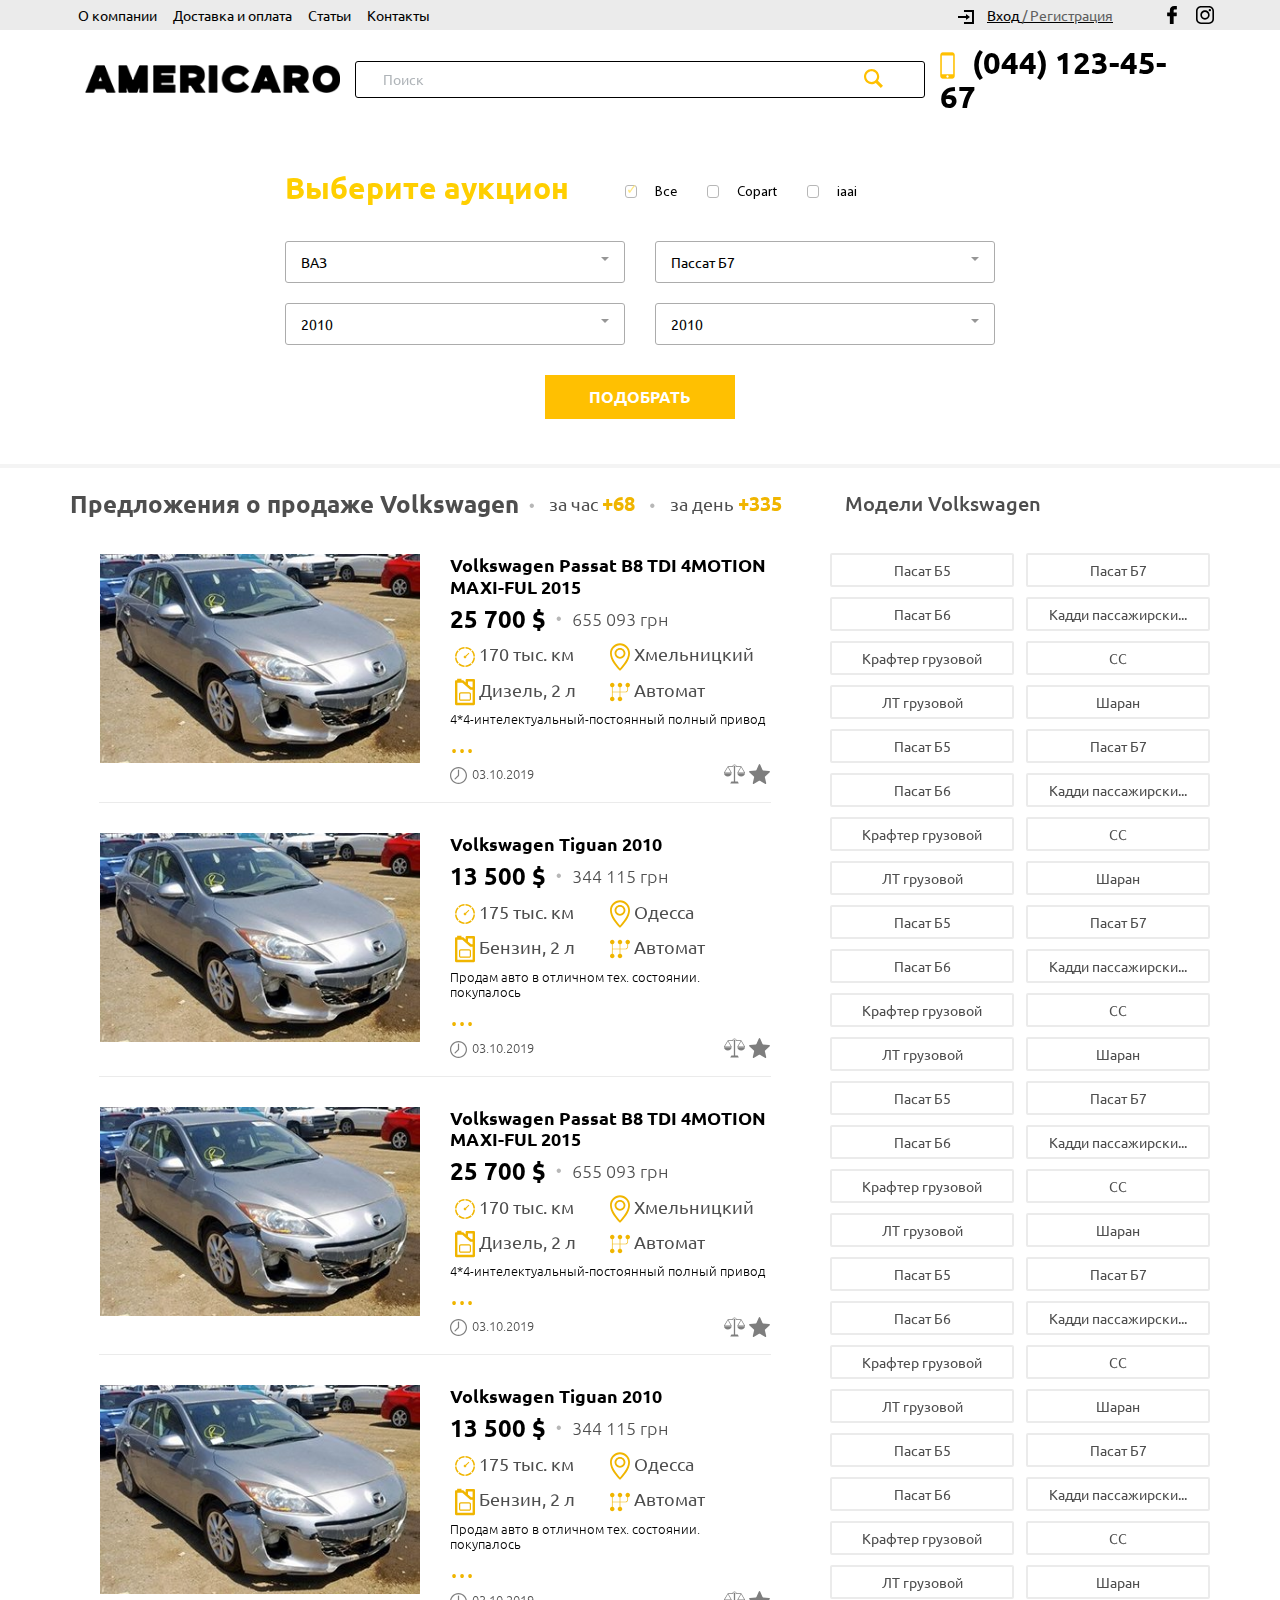
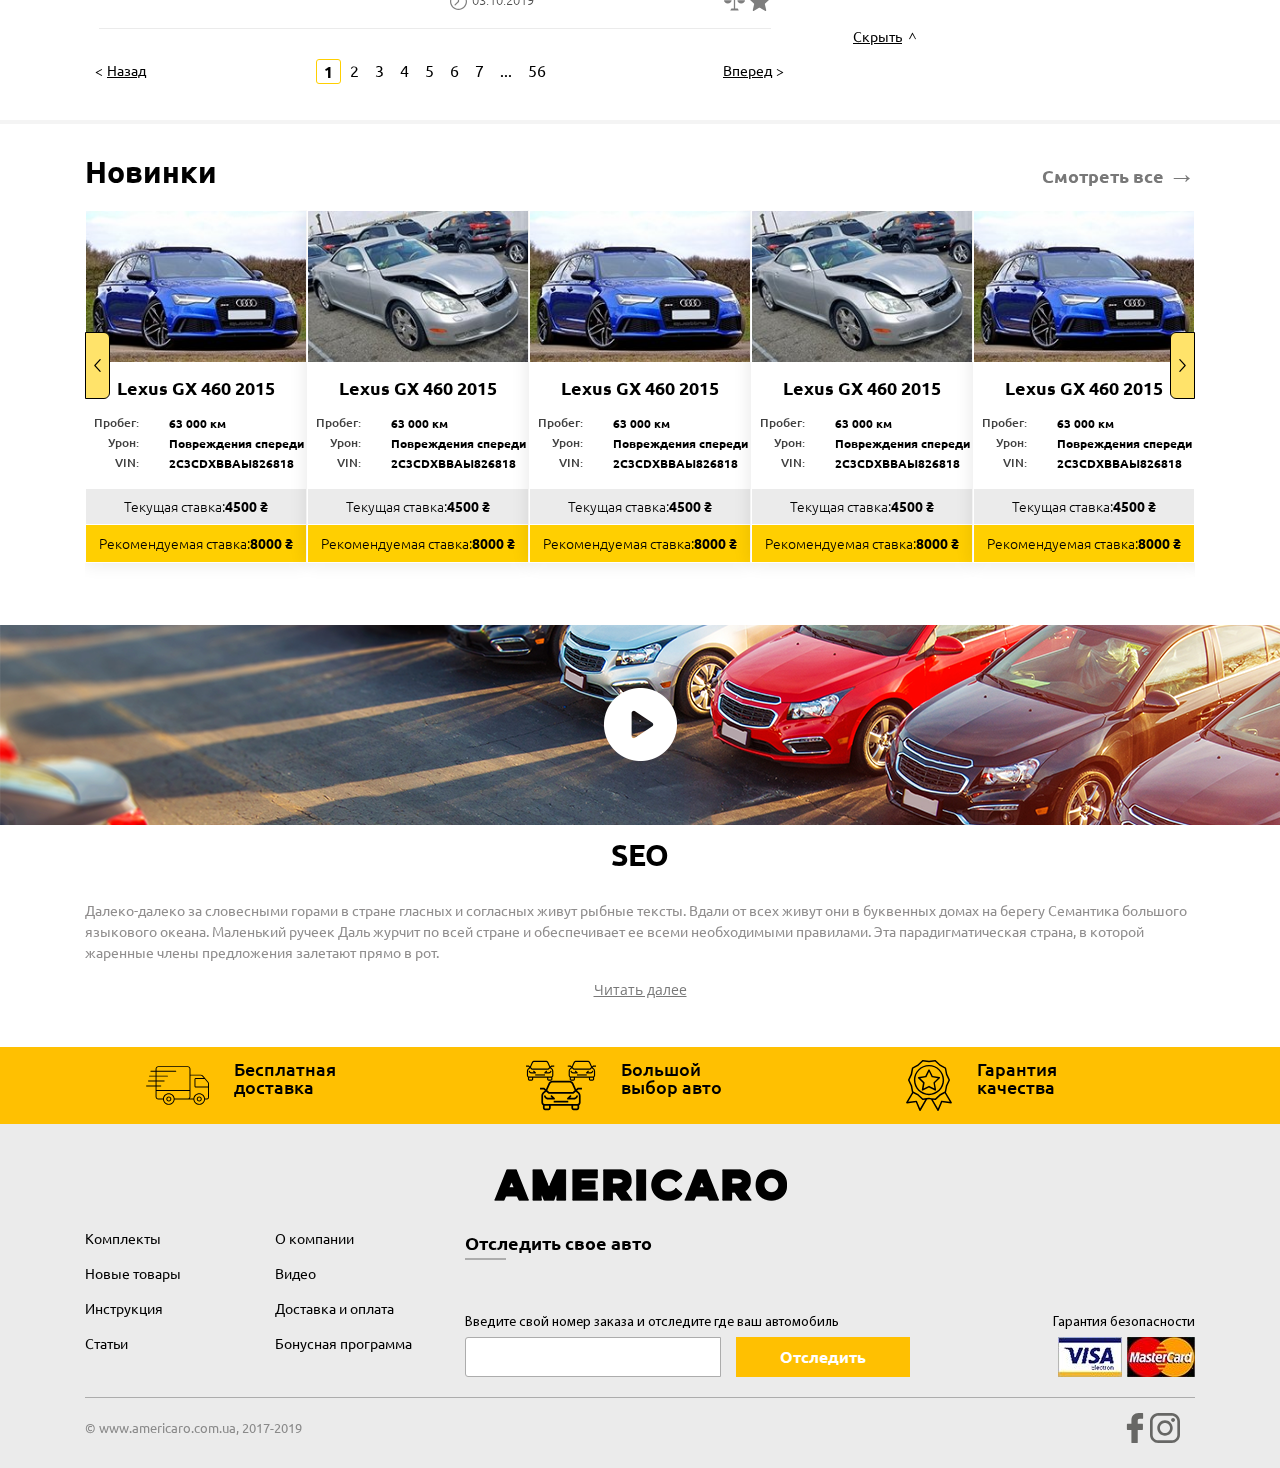
==== commit 28ef0223: "editing  search" ====
--- a/src/catalog.html
+++ b/src/catalog.html
@@ -55,11 +55,11 @@
     </div>
     <div class="container">
         <div class="row header__content">
-            <a href="#" class=" col-4 col-lg-3"><img src="img/home/logo.png" alt="logo" class="image"></a>
-            <form class="form-inline my-2 my-lg-0 col-6 col-md-3  col-lg-6 ">
-                <input class="form-control mr-sm-2 header__input col-12 " type="search" placeholder="Поиск"
+            <a href="#" class="header__logo col-12 col-lg-3"><img src="img/home/logo.png" alt="logo" class="image"></a>
+            <form class="form-inline m-auto col-9 col-md-3  col-lg-6 header__form row ">
+                <input class="form-control header__input col-8 col-md-8 col-lg-11" type="search" placeholder="Поиск"
                        aria-label="Search">
-                <!--<button class="btn btn-outline-success my-2 my-sm-0" type="submit">Search</button>-->
+                <button class="btn btn-outline-success  header__button" type="submit"></button>
             </form>
             <a href="tel:0441234567" class="header__phone col-2 col-md-5  col-lg-3">
                 <img src="img/home/phone.png" alt="phone" class="header__phone--image">
--- a/src/style/css/style.css
+++ b/src/style/css/style.css
@@ -1 +1 @@
-.title{font-family:'Ubuntu', sans-serif;font-size:30px;line-height:30px;font-weight:bold;color:#000000}.button{background-color:#ffc001;font-family:'Ubuntu', sans-serif;font-size:16px;line-height:30px;font-weight:700;color:#ffffff;border-radius:0}.all-link{font-size:18px;line-height:30px;font-weight:700;color:#787878;text-align:right}.all-link__arrow{font-size:27px;font-weight:900}.all-link:hover{text-decoration:none;color:#ffc001}.image{max-width:100%;display:block;margin:0 auto}.header{font-family:'Ubuntu', sans-serif;position:relative}.header__background{background:#ebebeb;margin-bottom:15px;padding:0 10px}.header__heading{-webkit-box-pack:justify;-ms-flex-pack:justify;justify-content:space-between;-webkit-box-align:center;-ms-flex-align:center;align-items:center}.header__menu{padding:0;list-style-type:none;margin:0}.header__link{text-decoration:none;font-size:14px;line-height:30px;font-weight:400;color:#000000;padding:0}.header__icon{width:18px;height:18px;margin-right:11px}.header__authorization{font-size:14px;line-height:30px;font-weight:400;text-decoration:underline;-webkit-text-decoration-color:#000000;text-decoration-color:#000000;margin-right:50px}.header__authorization:hover{text-decoration:none}.header__authorization--entrance{color:#000000}.header__authorization--registry{color:#5f5f5f}.header__authorization--image{width:16px;height:14px;margin-right:13px}.header__social{-webkit-box-align:center;-ms-flex-align:center;align-items:center}.header__phone{font-family:'Ubuntu', sans-serif;font-size:30.6px;line-height:34px;font-weight:700;color:#000000;text-decoration:none}.header__phone--image{margin-right:10px}.header__phone:hover{text-decoration:none;color:#ffcf01}.header__phone--text{font-family:'Ubuntu', sans-serif}.header__content{-webkit-box-pack:justify;-ms-flex-pack:justify;justify-content:space-between;-webkit-box-align:center;-ms-flex-align:center;align-items:center}.header__input{opacity:0.54;border:1px solid #000000;border-radius:3px;font-size:14px;line-height:30px;font-weight:400;color:#000000;background:url("../../img/home/magnifier.svg") no-repeat;background-position:right}.header__menu .header__item .header__link{color:#000000}.auction{padding:60px 0;font-family:'Ubuntu', sans-serif}.auction__heading{-webkit-box-align:center;-ms-flex-align:center;align-items:center;margin-bottom:30px}.auction__title{color:#ffcf01}.auction__button{background-color:#ffffff;border:1px solid #acacac;border-radius:3px;font-size:14px;line-height:30px;font-weight:400;color:#000000;text-align:left;padding:5px 15px}.auction__button:after{margin:0;position:absolute;right:15px;top:15px;color:#969696}.auction__list{margin-bottom:20px}.auction__menu{width:95%;overflow-y:scroll;height:250px;left:-1px!important}.auction__menu::-webkit-scrollbar{width:12px;background-color:#e1e1e1}.auction__menu::-webkit-scrollbar-thumb{background-color:#b7b7b7;border-radius:4px;height:31px}.auction__label{font-family:'Myriad Pro Regular';font-size:14.2px;line-height:30px;font-weight:400;color:#000000;padding:0 0 0 30px;margin:0 30px 0 0;position:relative;cursor:pointer}.auction__label:before{content:"";border-radius:3px;opacity:0.5;border:1px solid #707070;background:#ffffff;width:12px;height:13px;position:absolute;top:7px;left:0}.auction__check[type=checkbox]{display:none}.auction__link{font-family:'Ubuntu', sans-serif;font-size:14px;line-height:30px;font-weight:400;color:#000000}.auction__form{padding:0}.auction__inner{margin-bottom:10px}.auction__check[type=checkbox]:checked+.auction__label:before{content:"\2713";display:-webkit-box;display:-ms-flexbox;display:flex;-webkit-box-align:center;-ms-flex-align:center;align-items:center;color:#ffcf01}.purchase{background:#f8f4db;padding:55px 0;font-family:'Ubuntu', sans-serif}.purchase__title{margin-bottom:40px}.purchase__element{padding:12px;width:25%;z-index:99;position:relative}.purchase__element--one{border-bottom:1px solid #000000}.purchase__element--one:after{content:"";position:absolute;top:1px;left:0;border:1px solid #000000;width:100%;height:100%;z-index:-1;clip:rect(auto, 128px, 249px, auto)}.purchase__element--one:before{content:"";width:8px;height:8px;background-color:#000000;border-radius:50%;position:absolute;top:-3px;left:45%}.purchase__element--two:after{content:"";position:absolute;top:1px;left:0;border:1px solid #000000;width:100%;height:100%;z-index:-1;clip:rect(auto, 128px, 249px, auto)}.purchase__element--two:before{content:"";position:absolute;bottom:1px;right:0;border:1px solid #000000;width:100%;height:100%;z-index:-1;clip:rect(auto, 128px, 249px, auto);-webkit-transform:rotate(180deg);-ms-transform:rotate(180deg);transform:rotate(180deg)}.purchase__element--three:after{content:"";position:absolute;top:1px;left:0;border:1px solid #000000;width:100%;height:100%;z-index:-1;clip:rect(auto, 128px, 1px, auto)}.purchase__element--three:before{content:"";position:absolute;bottom:1px;right:0;border:1px solid #000000;width:100%;height:100%;z-index:-1;clip:rect(auto, 128px, 249px, auto);-webkit-transform:rotate(180deg);-ms-transform:rotate(180deg);transform:rotate(180deg)}.purchase__element--fo{border-top:1px solid #000000}.purchase__element--fo:after{content:"";width:8px;height:8px;background-color:#000000;border-radius:50%;position:absolute;bottom:-3px;right:44%}.purchase__element--fo:before{content:"";position:absolute;bottom:1px;right:0;border:1px solid #000000;width:100%;height:100%;z-index:-1;clip:rect(auto, 128px, 267px, auto);-webkit-transform:rotate(180deg);-ms-transform:rotate(180deg);transform:rotate(180deg)}.purchase__element--center:after{content:"";position:absolute;top:-6px;left:45%;width:0;height:0;border-top:7px solid transparent;border-left:10px solid #000000;border-bottom:7px solid transparent}.purchase__element--center:before{content:"";position:absolute;bottom:-6px;right:44%;width:0;height:0;border-top:7px solid transparent;border-left:10px solid #000000;border-bottom:7px solid transparent}.purchase__item{-webkit-box-shadow:1px 3px 10px 0 rgba(0, 0, 0, 0.07);box-shadow:1px 3px 10px 0 rgba(0, 0, 0, 0.07);padding:0;width:100%;z-index:99;height:100%}.purchase__item--white{background-color:#ffffff}.purchase__item--yellow{background-color:#ffcf01}.purchase__name{font-size:22px;line-height:30px;font-weight:700;display:block;margin-bottom:25px;text-align:center;white-space:pre-line;font-family:'Ubuntu', sans-serif}.purchase__text{font-size:15px;line-height:1.2;font-weight:400;text-align:center;display:block}.purchase__info{padding:0 10% 30px}.purchase__picture{border-radius:0px 0px 50px 0px;width:68px;height:58px;padding-top:10px;padding-left:10px}.purchase__picture--inner{padding-left:20px}.purchase__picture--white{background-color:#ffffff}.purchase__picture--yellow{background-color:#ffcf01}.new{padding:33px 0 12px;font-family:'Ubuntu', sans-serif}.new__heading{margin-bottom:15px}.new__slider{padding-bottom:50px}.new__element{background-color:#ffffff;-webkit-box-shadow:0 0 17px 1px rgba(0, 0, 0, 0.09);box-shadow:0 0 17px 1px rgba(0, 0, 0, 0.09);width:20%;border-top:1px solid transparent;border-left:1px solid transparent;border-right:1px solid transparent;text-align:center;height:calc(100% - 14%)}.new__element:hover{border-color:#ffe36a}.new__name{font-size:18px;line-height:1.2;font-weight:bold;color:#000000;display:block;margin-bottom:15px}.new__list{font-size:12px;line-height:20px;font-weight:500;color:#414141;list-style-type:none;text-align:right}.new__values{font-size:12px;line-height:20px;font-weight:bold;color:#000000;list-style-type:none;text-align:left}.new__rate{font-size:14px;line-height:1.2;font-weight:300;color:#000000;width:100%;border-radius:0;padding:9px 0;margin:0 0 1px}.new__rate--price{font-weight:bold}.new__rate--current{background-color:#ebebeb}.new__rate--recommended{background-color:#ffcf01}.new__more{position:absolute;bottom:-50px;left:0;height:50px;width:100%;background:white;-webkit-box-shadow:0 0 17px 1px rgba(0, 0, 0, 0.09);box-shadow:0 0 17px 1px rgba(0, 0, 0, 0.09);border-bottom:1px solid #ffe36a;border-left:1px solid #ffe36a;border-right:1px solid #ffe36a;display:none;font-family:'Open Sans', sans-serif;padding:20px 0 10px;font-size:12px;text-decoration:underline;color:#4e4e4e}.new__more:hover{color:#ffcf01}.new__image{margin-bottom:15px}.new__prev{width:25px;height:67px;border:1px solid #000000;background-color:#ffe36a;border-radius:0 6px 6px 0;top:122px;opacity:1}.new__prev--icon{background:url("../../img/home/arrow-slider.svg") no-repeat;-webkit-transform:rotate(180deg);-ms-transform:rotate(180deg);transform:rotate(180deg);width:7px;height:13px}.new__next{opacity:1;width:25px;height:67px;border:1px solid #000000;background-color:#ffe36a;border-radius:6px 0 0 6px;top:122px}.new__next--icon{background:url("../../img/home/arrow-slider.svg") no-repeat;width:7px;height:13px}@media (min-width:991px) and (max-width:2560px){#carousel-example .carousel-inner .active.new__element.carousel-item+.carousel-item+.carousel-item+.carousel-item+.carousel-item+.carousel-item{position:absolute;top:0;right:-20%;z-index:-1;display:block;visibility:visible;height:auto}}@media (min-width:768px) and (max-width:991px){#carousel-example .carousel-inner .active.new__element.carousel-item+.carousel-item+.carousel-item+.carousel-item{position:absolute;top:0;right:-33.3333%;z-index:-1;display:block;visibility:visible;height:auto}}@media (min-width:576px) and (max-width:768px){#carousel-example .carousel-inner .active.new__element.carousel-item+.carousel-item+.carousel-item{position:absolute;top:0;right:-50%;z-index:-1;display:block;visibility:visible;height:auto}}@media (min-width:576px){#carousel-example .carousel-item{margin-right:0}#carousel-example .carousel-inner .active+.carousel-item{display:block}#carousel-example .carousel-inner .carousel-item.active:not(.carousel-item-right):not(.carousel-item-left),#carousel-example .carousel-inner .carousel-item.active:not(.carousel-item-right):not(.carousel-item-left)+.carousel-item{-webkit-transition:none;-o-transition:none;transition:none}#carousel-example .carousel-inner .carousel-item-next{position:relative;-webkit-transform:translate3d(0, 0, 0);transform:translate3d(0, 0, 0)}#carousel-example .active.carousel-item-left+.carousel-item-next.carousel-item-left,#carousel-example .carousel-item-next.carousel-item-left+.carousel-item,#carousel-example .carousel-item-next.carousel-item-left+.carousel-item+.carousel-item{position:relative;-webkit-transform:translate3d(-100%, 0, 0);transform:translate3d(-100%, 0, 0);visibility:visible}#carousel-example .carousel-inner .carousel-item-prev.carousel-item-right{position:absolute;top:0;left:0;z-index:-1;display:block;visibility:visible}#carousel-example .active.carousel-item-right+.carousel-item-prev.carousel-item-right,#carousel-example .carousel-item-prev.carousel-item-right+.carousel-item,#carousel-example .carousel-item-prev.carousel-item-right+.carousel-item+.carousel-item{position:relative;-webkit-transform:translate3d(100%, 0, 0);transform:translate3d(100%, 0, 0);visibility:visible;display:block}}@media (min-width:768px){#carousel-example .carousel-inner .active+.carousel-item+.carousel-item{display:block}#carousel-example .carousel-inner .carousel-item.active:not(.carousel-item-right):not(.carousel-item-left)+.carousel-item+.carousel-item{-webkit-transition:none;-o-transition:none;transition:none}#carousel-example .carousel-inner .carousel-item-next{position:relative;-webkit-transform:translate3d(0, 0, 0);transform:translate3d(0, 0, 0)}#carousel-example .carousel-item-next.carousel-item-left+.carousel-item+.carousel-item+.carousel-item{position:relative;-webkit-transform:translate3d(-100%, 0, 0);transform:translate3d(-100%, 0, 0);visibility:visible}#carousel-example .carousel-item-prev.carousel-item-right+.carousel-item+.carousel-item+.carousel-item{position:relative;-webkit-transform:translate3d(100%, 0, 0);transform:translate3d(100%, 0, 0);visibility:visible;display:block}}@media (min-width:991px){#carousel-example .carousel-inner .active+.carousel-item+.carousel-item+.carousel-item{display:block}#carousel-example .carousel-inner .carousel-item.active:not(.carousel-item-right):not(.carousel-item-left)+.carousel-item+.carousel-item+.carousel-item{-webkit-transition:none;-o-transition:none;transition:none}#carousel-example .carousel-inner .active.carousel-item+.carousel-item+.carousel-item+.carousel-item+.carousel-item+.carousel-item{position:absolute;top:0;right:-25%;z-index:-1;display:block;visibility:visible}#carousel-example .carousel-item-next.carousel-item-left+.carousel-item+.carousel-item+.carousel-item+.carousel-item{position:relative;-webkit-transform:translate3d(-100%, 0, 0);transform:translate3d(-100%, 0, 0);visibility:visible}#carousel-example .carousel-item-prev.carousel-item-right+.carousel-item+.carousel-item+.carousel-item+.carousel-item{position:relative;-webkit-transform:translate3d(100%, 0, 0);transform:translate3d(100%, 0, 0);visibility:visible;display:block}}@media (min-width:1200px){#carousel-example .carousel-inner .active+.carousel-item+.carousel-item+.carousel-item+.carousel-item{display:block}#carousel-example .carousel-inner .carousel-item.active:not(.carousel-item-right):not(.carousel-item-left)+.carousel-item+.carousel-item+.carousel-item+.carousel-item{-webkit-transition:none;-o-transition:none;transition:none}#carousel-example .carousel-inner .active.carousel-item+.carousel-item+.carousel-item+.carousel-item+.carousel-item+.carousel-item{position:absolute;top:0;right:-20%;z-index:-1;display:block;visibility:visible}#carousel-example .carousel-item-next.carousel-item-left+.carousel-item+.carousel-item+.carousel-item+.carousel-item+.carousel-item{position:relative;-webkit-transform:translate3d(-100%, 0, 0);transform:translate3d(-100%, 0, 0);visibility:visible}#carousel-example .carousel-item-prev.carousel-item-right+.carousel-item+.carousel-item+.carousel-item+.carousel-item+.carousel-item{position:relative;-webkit-transform:translate3d(100%, 0, 0);transform:translate3d(100%, 0, 0);visibility:visible;display:block}}.new__element:hover .new__more{display:block}.video{padding:0 0 15px}.video__image{background:url("../../img/home/video-bg.png") no-repeat;background-size:cover;height:200px}.video__modal{position:fixed;z-index:100000;left:0;top:0;width:100%;height:100%;overflow:auto;background-color:#000;background-color:rgba(0, 0, 0, 0.8);padding-top:60px}.video__modal--hide{display:none}.video__element{width:60%;height:50%;background-color:hsla(0, 0%, 100%, 0.15);margin:5% auto;padding:40px;border-radius:5px;position:relative}.video__close{width:24px;height:24px;position:absolute;display:block;right:12px;top:12px;cursor:pointer;border:none;outline:0}.video__item{position:relative;width:100%;height:calc(100% - 40px);padding-top:40px;overflow:hidden}.video__item--wrap{position:absolute;top:0;left:0;width:100%;height:100%}.brands{font-family:'Ubuntu', sans-serif;padding:40px 0}.brands__select{display:none;margin-bottom:15px}.brands__heading{margin-bottom:45px}.brands__list{padding:0;list-style-type:none;border:none;margin-bottom:15px}.brands__item{font-size:16px;line-height:30px;font-weight:500;width:125px}.brands__item--link{color:#939393;text-decoration:none;display:-webkit-box;display:-ms-flexbox;display:flex;-webkit-box-orient:vertical;-webkit-box-direction:normal;-ms-flex-direction:column;flex-direction:column;-webkit-box-align:center;-ms-flex-align:center;align-items:center}.brands__item--link:hover{color:#ffc001;text-decoration:none}.brands__item--active{position:relative}.brands__item--active:after{content:"";position:absolute;bottom:-25px;left:50px;width:0;height:0;border-left:10px solid transparent;border-right:10px solid transparent;border-top:10px solid #ffc001;z-index:99}.brands__item--active:before{content:"";position:absolute;bottom:-30px;left:45px;width:0;height:0;border-left:15px solid transparent;border-right:15px solid transparent;border-top:15px solid #ffffff;z-index:9}.brands__active{position:relative;color:#ffc001}.brands__active:after{content:"";position:absolute;bottom:-35px;left:40px;width:0;height:0;border-left:20px solid transparent;border-right:20px solid transparent;border-top:20px solid #d9d9d9}.brands__icon{max-width:90px;height:40px}.brands__icon path{fill:#939393}.brands__icon:hover path{fill:#000000}.brands__icon--bus path{stroke:#939393;fill:none}.brands__icon--bus path{stroke:#939393;fill:none}.brands__icon--color path{stroke:none}.brands__dropdown{background-color:#f8f4db;border-top:3px solid #d9d9d9;padding:30px 0 20px}.brands__element{font-size:12px;line-height:29px;font-weight:400;width:125px;margin-bottom:10px}.brands__element--link{color:#000000;text-decoration:none;display:-webkit-box;display:-ms-flexbox;display:flex;-webkit-box-orient:vertical;-webkit-box-direction:normal;-ms-flex-direction:column;flex-direction:column;-webkit-box-align:center;-ms-flex-align:center;align-items:center}.brands__element--link:hover{color:#ffc001;text-decoration:none}.brands__logo{max-width:50px;height:40px}.brands__active .brands__icon path{fill:#000000}.brands__item:hover .brands__item--link .brands__icon--bus path{stroke:#000000;fill:none}.info{font-family:'Ubuntu', sans-serif;margin-bottom:57px}.info__heading{margin-bottom:22px}.info__element{background-color:#ffffff;-webkit-box-shadow:0 0 17px 1px rgba(0, 0, 0, 0.09);box-shadow:0 0 17px 1px rgba(0, 0, 0, 0.09);padding:30px}.info__calendar{margin-right:10px}.info__data{font-size:14px;line-height:21px;font-weight:400;color:#1d1d1d;display:block;margin-bottom:25px}.info__name{font-size:20px;line-height:30px;font-weight:500;color:#1d1d1d;display:block;margin-bottom:15px}.info__text{font-size:14px;line-height:24px;font-weight:400;color:#1d1d1d;margin-bottom:60px}.info__link{font-size:16px;line-height:30px;font-weight:700;color:#ffc001}.info__link:hover{text-decoration:none;color:#000000}.info__arrow{width:14px;height:9px}.info__tabs{font-size:18px;line-height:27px;font-weight:900;text-transform:uppercase;color:#000000;display:block}.info__tabs:hover{text-decoration:none;color:#ffc001}.info__nav{border-color:#ffe36a;text-align:center}.info__item{padding:0}.info__nav .active{border-bottom:8px solid #ffc001}.seo{font-family:'Ubuntu', sans-serif;margin-bottom:43px}.seo__title{margin-bottom:30px}.seo__text{font-size:14.1px;line-height:21px;font-weight:400;color:#908e8e;margin-bottom:12px}.seo__link{font-family:'Open Sans', sans-serif;font-size:14px;line-height:29px;font-weight:400;color:#787878;text-decoration:underline}.seo__link:hover{text-decoration:none;color:#ffc001}.advantages{background-color:#ffc001;padding:13px 0;font-family:'Ubuntu', sans-serif}.advantages__name{font-size:18px;line-height:18px;font-weight:500;color:#000000;width:50%}.advantages__element{width:20%}.advantages__image{margin-right:25px}.footer{background:#ebebeb;padding:45px 0 25px;font-family:'Ubuntu', sans-serif}.footer__logo{margin-bottom:20px}.footer__link{font-size:14px;line-height:35px;font-weight:400;color:#000000}.footer__link:hover{text-decoration:none;color:#ffc001}.footer__name{font-size:18px;line-height:29px;font-weight:700;color:#000000;position:relative;margin-bottom:50px;display:block}.footer__name:after{content:"";position:absolute;top:30px;left:0;width:41px;height:1px;border:1px solid #acacac}.footer__text{font-family:"Myriad Pro Regular";font-size:14px;line-height:29px;font-weight:400;color:#000000}.footer__input{background-color:#ffffff;border:1px solid #acacac;border-radius:3px;height:40px;margin-right:15px}.footer__button{padding:4px 43px}.footer__guarantee{text-align:right}.footer__visa{margin-right:5px}.footer__card{margin:0;-webkit-box-pack:end;-ms-flex-pack:end;justify-content:flex-end}.footer__line{border-bottom:1px solid #acacac;margin-bottom:15px}.footer__inner{margin-bottom:20px}.footer__address{font-size:13px;line-height:30px;font-weight:400;color:#8a8a8a}.footer__address:hover{text-decoration:none;color:#ffc001}.footer__facebook{width:30px;height:30px;fill:#676765}.footer__instagram{width:30px;height:30px;fill:#676765}.footer__input::-webkit-inner-spin-button,.footer__input::-webkit-outer-spin-button{-webkit-appearance:none;margin:0}.profile{background:#f4f4f4;padding:40px 0}.profile__innerIcon{margin-right:5px}.profile__label{font-size:17.5px;line-height:37px}.profile__label:before{top:12px}.profile__detail{height:20px}.profile__detail:before{top:0;left:10px}.profile__remove{font-family:'Myriad Pro Regular';font-size:17.1px;line-height:36px;font-weight:400;color:#000000;text-align:right}.profile__remove:hover{color:#f0b500;text-decoration:none}.profile__mark{font-family:'Myriad Pro Regular';font-size:17.5px;line-height:37px;font-weight:400;text-decoration:none;color:#000000;width:55%}.profile__mark--button{padding:0;border:none;text-decoration:underline}.profile__mark--button:hover{color:#f0b500;text-decoration:underline}.profile__item{background:#ffffff;border:1px solid #e1e1e1;padding:30px 0;margin-bottom:10px}.profile__picture{font-family:'Ubuntu', sans-serif;font-size:13px;font-weight:300;text-decoration:underline;color:#4e4e4e;display:block}.profile__picture--image path{fill:#7e7e7e}.profile__picture:hover{color:#f0b500}.profile__image{margin-bottom:25px}.profile__title{font-family:'Ubuntu', sans-serif;font-size:18px;line-height:1.2;font-weight:700;color:#000000}.profile__priceDolar{font-family:'Ubuntu', sans-serif;font-size:24px;line-height:1.2;font-weight:700;color:#000000}.profile__circle{color:#b7b7b7;margin:0 10px}.profile__priceUan{font-family:'Ubuntu', sans-serif;font-size:18px;line-height:1.2;font-weight:300;color:#4e4e4e}.profile__data{font-family:'Ubuntu', sans-serif;font-size:13px;font-weight:300;color:#4e4e4e}.profile__data--image path{fill:#7e7e7e}.profile__delete{border:1px solid #e1e1e1;border-radius:3px;font-family:'Ubuntu', sans-serif;font-size:12px;font-weight:300;color:#4e4e4e;padding:5px}.profile__delete:hover{border-color:#ffcf01;text-decoration:none;color:#4e4e4e}.profile__delete--image path{fill:#7e7e7e}.profile__name{font-family:'Ubuntu', sans-serif;font-size:24px;line-height:1.2;font-weight:700;color:#000000}.profile__text{font-family:'Ubuntu', sans-serif;font-size:18px;line-height:24px;font-weight:300;color:#7e7e7e;display:block}.profile__text--bold{font-weight:bold}.profile__show{text-decoration:underline}.profile__number{font-family:'Ubuntu', sans-serif;font-size:20px;line-height:19px;font-weight:500;color:#000000}.profile__button{padding:8px;border:none;text-align:center;width:100%}.profile__button:hover{color:#000000}.profile__button--icon path{fill:#ffffff}.profile__list{padding:0 5px;font-family:'Ubuntu', sans-serif;font-size:18px;font-weight:400;color:#4e4e4e;margin:0}.profile__icon{max-width:20px;max-height:28px}.profile__icon path{fill:#f0b500}.profile__element{margin-bottom:5px;width:50%}.profile__wrap{margin-bottom:20px}.profile__info{border-left:1px solid #e1e1e1}.profile__form{padding:0}.profile__delete:hover .profile__delete--image path{fill:#f0b500}.profile__picture:hover .profile__picture--image path{fill:#f0b500}.profile__remove:hover .profile__remove--icon path{fill:#f0b500}.profile__mark--button:hover .profile__mark--icon path{fill:#f0b500}.profile__button:hover .profile__button--icon path{fill:#000000}.catalog{border-top:4px solid #f4f4f4;border-bottom:4px solid #f4f4f4;padding:20px 0}.catalog__auction{padding-bottom:45px}.catalog__heading{margin-bottom:35px}.catalog__title{color:#4e4e4e;font-size:24px;margin:0}.catalog__time{font-family:'Ubuntu', sans-serif;font-size:18px;line-height:30px;font-weight:400;color:#4e4e4e}.catalog__time--quantity{font-family:'Ubuntu', sans-serif;font-size:20px;line-height:30px;font-weight:700;color:#f0b500}.catalog__item{margin-bottom:40px}.catalog__item:after{content:"";position:absolute;width:92%;left:4%;bottom:-10px;border-bottom:1px solid #ebebeb}.catalog__text{font-family:'Ubuntu', sans-serif;font-size:13px;line-height:1.2;font-weight:300;color:#000000;margin:0}.catalog__more{font-family:'Ubuntu', sans-serif;font-size:33px;line-height:28px;font-weight:300;color:#f0b500}.catalog__more:hover{text-decoration:none;color:#000000}.catalog__icon{width:21px;height:20px}.catalog__icon path{fill:#7e7e7e}.catalog__subtitle{margin:0}.catalog__inner{padding:7px 15px}.catalog__info{display:-webkit-box;display:-ms-flexbox;display:flex;-webkit-box-orient:vertical;-webkit-box-direction:normal;-ms-flex-direction:column;flex-direction:column;-webkit-box-pack:justify;-ms-flex-pack:justify;justify-content:space-between}.catalog__link{font-family:'Ubuntu', sans-serif;font-size:16px;line-height:23px;font-weight:400;color:#000000;border:none;margin:0 1px;padding:0 7px}.catalog__link:hover{text-decoration:none;color:#ffc001}.catalog__link--active{font-weight:700;border:1px solid #ffcf01;border-radius:3px}.catalog__link--button{font-size:13.9px;font-weight:400;text-decoration:underline}.catalog__link--pre{position:relative}.catalog__link--pre:before{content:"\003C";position:absolute;top:0;left:-5px}.catalog__link--next{position:relative}.catalog__link--next:before{content:"\003E";position:absolute;top:0;right:-5px}.catalog__page{margin-right:23%}.catalog__model{font-family:'Ubuntu', sans-serif;font-size:20px;line-height:30px;font-weight:500;color:#4e4e4e;margin-bottom:35px;display:block}.catalog__box--item{background-color:#ffffff;border:2px solid #ebebeb;border-radius:2px;width:184px;text-align:center;margin-bottom:10px}.catalog__box--link{font-family:'Ubuntu', sans-serif;font-size:14px;line-height:30px;font-weight:400;color:#4e4e4e}.catalog__box--link:hover{text-decoration:none;color:#ffc001}.catalog__hide{position:relative}.catalog__hide:after{content:"\003E";position:absolute;top:-3px;right:-5px;-webkit-transform:rotate(-90deg);-ms-transform:rotate(-90deg);transform:rotate(-90deg)}.product{padding:35px 0}.product__item{width:716px;max-height:407px}.product__slider{position:relative;margin-bottom:20px}.product__image{width:100%}.product__example{width:11%;cursor:pointer}.product__inner{margin-bottom:10px}.product__heading{margin-bottom:20px}.product__navigation{margin-right:20px}.product__navigation--link{font-family:'Ubuntu', sans-serif;font-size:12px;line-height:1.2;font-weight:300;color:#4e4e4e}.product__navigation--marker{position:relative}.product__navigation--marker:after{content:"";position:absolute;top:12px;right:-11px;width:4px;height:4px;background-color:#ffcf01;border-radius:50%}.product__current-rate{font-family:'Ubuntu', sans-serif;font-size:18px;line-height:1.2;font-weight:300;color:#4e4e4e}.product__current-rate--bold{font-family:'Ubuntu', sans-serif;font-size:24px;line-height:1.2;font-weight:700;color:#000000}.product__table{border:1px solid #e1e1e1;border-radius:3px;margin-bottom:20px}.product__table--heading{background-color:#ffcf01;font-family:'Ubuntu', sans-serif;font-size:18px;font-weight:bold;color:#000000}.product__table--name{font-family:'Ubuntu', sans-serif;font-size:16px;line-height:20px;font-weight:400;color:#7e7e7e;width:50%}.product__table--value{font-family:'Ubuntu', sans-serif;font-size:16px;line-height:20px;font-weight:400;color:#000000;width:50%}.product__table--red{color:#fd3f3f}.product__table--total{background-color:#e1e1e1;border-radius:0px 0px 3px 3px;color:#000000}.product__table--total td{color:#000000}.product__input{border:1px solid #e1e1e1;border-radius:3px;width:100%;text-align:center}.product__payment{width:65%}.product__payment--value{width:35%}.product__button{font-family:'Ubuntu', sans-serif;font-size:16.1px;line-height:20px;font-weight:400;color:#000000;padding:5px 5px;border:1px solid #e1e1e1;border-radius:3px;background:transparent}.product__title{font-family:'Ubuntu', sans-serif;font-size:16px;line-height:21px;font-weight:700;color:#000000}.product__subtitle{font-family:'Ubuntu', sans-serif;font-size:14px;line-height:21px;font-weight:500;color:#000000}.product__text{font-family:'Ubuntu', sans-serif;font-size:14px;line-height:21px;font-weight:300;color:#000000}.product__wrap{background-color:#f8f4db;padding:20px}.product__table .product__calculator--input{padding:0}.product__table thead th{border-bottom:none}.product__border tbody td{border:none}.product__border tbody tr{border-bottom:1px solid #e1e1e1}.product__table td,.product__table th{padding:9px 20px}.product__slider #thumbcarousel .carousel-inner .product__flex{display:-webkit-box;display:-ms-flexbox;display:flex;-webkit-box-orient:horizontal;-webkit-box-direction:normal;-ms-flex-direction:row;flex-direction:row;width:100%}.product__input::-webkit-inner-spin-button,.product__input::-webkit-outer-spin-button{-webkit-appearance:none;margin:0}@font-face{font-family:'Myriad Pro Regular';src:url('../../fonts/MyriadPro-Regular.eot');src:url('../../fonts/MyriadPro-Regular.eot?#iefix') format('embedded-opentype'), url('../../fonts/MyriadPro-Regular.woff') format('woff'), url('../../fonts/MyriadPro-Regular.ttf') format('truetype');font-weight:normal;font-style:normal}body{overflow-x:hidden}@media screen and (max-width:1200px){.header__phone{font-size:24.6px}.auction__link{font-size:13px}.new__element{width:25%}.purchase__element--center:after{left:51%}.purchase__element--center:before{right:52%}.purchase__element--one:before{left:51%}.purchase__element--fo:after{right:51%}.purchase__element--one:after{clip:rect(auto, 128px, 267px, auto)}.purchase__element--two:after{clip:rect(auto, 128px, 267px, auto)}.purchase__element--two:before{clip:rect(auto, 128px, 266px, auto)}.purchase__element--three:before{clip:rect(auto, 128px, 266px, auto)}.profile__element{width:100%}.catalog__box--item{width:155px}.brands__item{font-size:14px;width:106px}}@media screen and (max-width:992px){.auction__heading{-webkit-box-orient:vertical;-webkit-box-direction:normal;-ms-flex-direction:column;flex-direction:column;-webkit-box-align:center;-ms-flex-align:center;align-items:center}.title{text-align:center}.auction__title{margin-bottom:30px}.new__element{width:33%}.advantages__element{width:35%}.footer__name{margin-bottom:15px}.header__heading{-webkit-box-align:start;-ms-flex-align:start;align-items:start}.info__inner{margin-bottom:20px}.purchase__element{width:50%}.purchase__element--one:before{display:none}.purchase__element--one:after{display:none}.purchase__element--center:after{display:none}.purchase__element--center:before{display:none}.purchase__element--one:before{display:none}.purchase__element--fo:after{display:none}.purchase__element--two:after{display:none}.purchase__element--two:before{display:none}.purchase__element--three:before{display:none}.purchase__element--fo:before{display:none}.purchase__element--three:after{display:none}.purchase__element--one{border:none}.purchase__element--fo{border:none}.profile__button{width:50%}.profile__wrapper{margin-bottom:10px}.profile__mark{width:30%}.catalog__page{margin-right:13%}.catalog__box--item{margin:0 auto 10px}.brands__select{display:block}.brands__list{display:none}}@media screen and (max-width:768px){.header__authorization--entrance,.header__authorization--registry{display:none}.header__authorization{margin-right:11px}.header__phone--text{display:none}.auction__wrap{margin:0}.new__element{width:50%}.advantages__element{width:70%;margin-bottom:20px;-webkit-box-align:center;-ms-flex-align:center;align-items:center;-ms-flex-pack:distribute;justify-content:space-around}.footer__list{text-align:center}.footer__guarantee{text-align:center}.footer__card{-webkit-box-pack:center;-ms-flex-pack:center;justify-content:center}.input-group{margin-bottom:10px}.info__element{padding:20px}.profile__remove{text-align:center;width:100%}.profile__form{text-align:center;width:100%}.profile__mark{text-align:center;width:100%}.catalog__box{padding:0 15px}}@media screen and (max-width:576px){.auction__link{font-size:12px}.title{font-size:22px}.new__element{width:100%}.footer__button{padding:4px 10px}.all-link{font-size:15px}.all-link__arrow{font-size:20px}.info__tabs{font-size:14px}.purchase__element{width:85%;margin:0 auto}.advantages__name{text-align:center}.brands__dropdown{width:100%;margin:0 auto}.brands__list{width:100%;margin:0 auto}.profile__button{width:95%}.catalog__link--visible{display:none}.pagination{-ms-flex-pack:distribute;justify-content:space-around}.catalog__page{margin-right:0}.product__heading{padding:0 10px}.product__wrapper{padding:0 10px}}+.title{font-family:'Ubuntu', sans-serif;font-size:30px;line-height:30px;font-weight:bold;color:#000000}.button{background-color:#ffc001;font-family:'Ubuntu', sans-serif;font-size:16px;line-height:30px;font-weight:700;color:#ffffff;border-radius:0}.all-link{font-size:18px;line-height:30px;font-weight:700;color:#787878;text-align:right}.all-link__arrow{font-size:27px;font-weight:900}.all-link:hover{text-decoration:none;color:#ffc001}.image{max-width:100%;display:block;margin:0 auto}.header{font-family:'Ubuntu', sans-serif;position:relative}.header__background{background:#ebebeb;margin-bottom:15px;padding:0 10px}.header__heading{-webkit-box-pack:justify;-ms-flex-pack:justify;justify-content:space-between;-webkit-box-align:center;-ms-flex-align:center;align-items:center}.header__menu{padding:0;list-style-type:none;margin:0}.header__link{text-decoration:none;font-size:14px;line-height:30px;font-weight:400;color:#000000;padding:0}.header__icon{width:18px;height:18px;margin-right:11px}.header__authorization{font-size:14px;line-height:30px;font-weight:400;text-decoration:underline;-webkit-text-decoration-color:#000000;text-decoration-color:#000000;margin-right:50px}.header__authorization:hover{text-decoration:none}.header__authorization--entrance{color:#000000}.header__authorization--registry{color:#5f5f5f}.header__authorization--image{width:16px;height:14px;margin-right:13px}.header__social{-webkit-box-align:center;-ms-flex-align:center;align-items:center}.header__phone{font-family:'Ubuntu', sans-serif;font-size:30.6px;line-height:34px;font-weight:700;color:#000000;text-decoration:none}.header__phone--image{margin-right:10px}.header__phone:hover{text-decoration:none;color:#ffcf01}.header__phone--text{font-family:'Ubuntu', sans-serif}.header__content{-webkit-box-pack:justify;-ms-flex-pack:justify;justify-content:space-between;-webkit-box-align:center;-ms-flex-align:center;align-items:center}.header__form{border:1px solid #000000;border-radius:3px}.header__input{opacity:0.54;border:none;font-size:14px;line-height:30px;font-weight:400;color:#000000;width:90%}.header__button{background:url("../../img/home/magnifier.svg") no-repeat;border:none;padding:10px 13px}.header__button:active,.header__button:focus,.header__button:hover,.header__button:visited{border:none;background-color:transparent;-webkit-box-shadow:none;box-shadow:none}.btn-outline-success:not(:disabled):not(.disabled).active,.btn-outline-success:not(:disabled):not(.disabled):active,.show>.btn-outline-success.dropdown-toggle{border:none;background-color:transparent;-webkit-box-shadow:none;box-shadow:none}.btn-outline-success:not(:disabled):not(.disabled).active:focus,.btn-outline-success:not(:disabled):not(.disabled):active:focus,.show>.btn-outline-success.dropdown-toggle:focus{-webkit-box-shadow:none;box-shadow:none}.header__input:active,.header__input:focus,.header__input:hover,.header__input:visited{outline:0;outline-offset:0;border:none;-webkit-box-shadow:none;box-shadow:none}.header__menu .header__item .header__link{color:#000000}.auction{padding:60px 0;font-family:'Ubuntu', sans-serif}.auction__heading{-webkit-box-align:center;-ms-flex-align:center;align-items:center;margin-bottom:30px}.auction__title{color:#ffcf01}.auction__button{background-color:#ffffff;border:1px solid #acacac;border-radius:3px;font-size:14px;line-height:30px;font-weight:400;color:#000000;text-align:left;padding:5px 15px}.auction__button:after{margin:0;position:absolute;right:15px;top:15px;color:#969696}.auction__list{margin-bottom:20px}.auction__menu{width:95%;overflow-y:scroll;height:250px;left:-1px!important}.auction__menu::-webkit-scrollbar{width:12px;background-color:#e1e1e1}.auction__menu::-webkit-scrollbar-thumb{background-color:#b7b7b7;border-radius:4px;height:31px}.auction__label{font-family:'Myriad Pro Regular';font-size:14.2px;line-height:30px;font-weight:400;color:#000000;padding:0 0 0 30px;margin:0 30px 0 0;position:relative;cursor:pointer}.auction__label:before{content:"";border-radius:3px;opacity:0.5;border:1px solid #707070;background:#ffffff;width:12px;height:13px;position:absolute;top:7px;left:0}.auction__check[type=checkbox]{display:none}.auction__link{font-family:'Ubuntu', sans-serif;font-size:14px;line-height:30px;font-weight:400;color:#000000}.auction__form{padding:0}.auction__inner{margin-bottom:10px}.auction__check[type=checkbox]:checked+.auction__label:before{content:"\2713";display:-webkit-box;display:-ms-flexbox;display:flex;-webkit-box-align:center;-ms-flex-align:center;align-items:center;color:#ffcf01}.purchase{background:#f8f4db;padding:55px 0;font-family:'Ubuntu', sans-serif}.purchase__title{margin-bottom:40px}.purchase__element{padding:12px;width:25%;z-index:99;position:relative}.purchase__element--one{border-bottom:1px solid #000000}.purchase__element--one:after{content:"";position:absolute;top:1px;left:0;border:1px solid #000000;width:100%;height:100%;z-index:-1;clip:rect(auto, 128px, 249px, auto)}.purchase__element--one:before{content:"";width:8px;height:8px;background-color:#000000;border-radius:50%;position:absolute;top:-3px;left:45%}.purchase__element--two:after{content:"";position:absolute;top:1px;left:0;border:1px solid #000000;width:100%;height:100%;z-index:-1;clip:rect(auto, 128px, 249px, auto)}.purchase__element--two:before{content:"";position:absolute;bottom:1px;right:0;border:1px solid #000000;width:100%;height:100%;z-index:-1;clip:rect(auto, 128px, 249px, auto);-webkit-transform:rotate(180deg);-ms-transform:rotate(180deg);transform:rotate(180deg)}.purchase__element--three:after{content:"";position:absolute;top:1px;left:0;border:1px solid #000000;width:100%;height:100%;z-index:-1;clip:rect(auto, 128px, 1px, auto)}.purchase__element--three:before{content:"";position:absolute;bottom:1px;right:0;border:1px solid #000000;width:100%;height:100%;z-index:-1;clip:rect(auto, 128px, 249px, auto);-webkit-transform:rotate(180deg);-ms-transform:rotate(180deg);transform:rotate(180deg)}.purchase__element--fo{border-top:1px solid #000000}.purchase__element--fo:after{content:"";width:8px;height:8px;background-color:#000000;border-radius:50%;position:absolute;bottom:-3px;right:44%}.purchase__element--fo:before{content:"";position:absolute;bottom:1px;right:0;border:1px solid #000000;width:100%;height:100%;z-index:-1;clip:rect(auto, 128px, 267px, auto);-webkit-transform:rotate(180deg);-ms-transform:rotate(180deg);transform:rotate(180deg)}.purchase__element--center:after{content:"";position:absolute;top:-6px;left:45%;width:0;height:0;border-top:7px solid transparent;border-left:10px solid #000000;border-bottom:7px solid transparent}.purchase__element--center:before{content:"";position:absolute;bottom:-6px;right:44%;width:0;height:0;border-top:7px solid transparent;border-left:10px solid #000000;border-bottom:7px solid transparent}.purchase__item{-webkit-box-shadow:1px 3px 10px 0 rgba(0, 0, 0, 0.07);box-shadow:1px 3px 10px 0 rgba(0, 0, 0, 0.07);padding:0;width:100%;z-index:99;height:100%}.purchase__item--white{background-color:#ffffff}.purchase__item--yellow{background-color:#ffcf01}.purchase__name{font-size:22px;line-height:30px;font-weight:700;display:block;margin-bottom:25px;text-align:center;white-space:pre-line;font-family:'Ubuntu', sans-serif}.purchase__text{font-size:15px;line-height:1.2;font-weight:400;text-align:center;display:block}.purchase__info{padding:0 10% 30px}.purchase__picture{border-radius:0px 0px 50px 0px;width:68px;height:58px;padding-top:10px;padding-left:10px}.purchase__picture--inner{padding-left:20px}.purchase__picture--white{background-color:#ffffff}.purchase__picture--yellow{background-color:#ffcf01}.new{padding:33px 0 12px;font-family:'Ubuntu', sans-serif}.new__heading{margin-bottom:15px}.new__slider{padding-bottom:50px}.new__element{background-color:#ffffff;-webkit-box-shadow:0 0 17px 1px rgba(0, 0, 0, 0.09);box-shadow:0 0 17px 1px rgba(0, 0, 0, 0.09);width:20%;border-top:1px solid transparent;border-left:1px solid transparent;border-right:1px solid transparent;text-align:center;height:calc(100% - 14%)}.new__element:hover{border-color:#ffe36a}.new__name{font-size:18px;line-height:1.2;font-weight:bold;color:#000000;display:block;margin-bottom:15px}.new__list{font-size:12px;line-height:20px;font-weight:500;color:#414141;list-style-type:none;text-align:right}.new__values{font-size:12px;line-height:20px;font-weight:bold;color:#000000;list-style-type:none;text-align:left}.new__rate{font-size:14px;line-height:1.2;font-weight:300;color:#000000;width:100%;border-radius:0;padding:9px 0;margin:0 0 1px}.new__rate--price{font-weight:bold}.new__rate--current{background-color:#ebebeb}.new__rate--recommended{background-color:#ffcf01}.new__more{position:absolute;bottom:-50px;left:0;height:50px;width:100%;background:white;-webkit-box-shadow:0 0 17px 1px rgba(0, 0, 0, 0.09);box-shadow:0 0 17px 1px rgba(0, 0, 0, 0.09);border-bottom:1px solid #ffe36a;border-left:1px solid #ffe36a;border-right:1px solid #ffe36a;display:none;font-family:'Open Sans', sans-serif;padding:20px 0 10px;font-size:12px;text-decoration:underline;color:#4e4e4e}.new__more:hover{color:#ffcf01}.new__image{margin-bottom:15px}.new__prev{width:25px;height:67px;border:1px solid #000000;background-color:#ffe36a;border-radius:0 6px 6px 0;top:122px;opacity:1}.new__prev--icon{background:url("../../img/home/arrow-slider.svg") no-repeat;-webkit-transform:rotate(180deg);-ms-transform:rotate(180deg);transform:rotate(180deg);width:7px;height:13px}.new__next{opacity:1;width:25px;height:67px;border:1px solid #000000;background-color:#ffe36a;border-radius:6px 0 0 6px;top:122px}.new__next--icon{background:url("../../img/home/arrow-slider.svg") no-repeat;width:7px;height:13px}@media (min-width:991px) and (max-width:2560px){#carousel-example .carousel-inner .active.new__element.carousel-item+.carousel-item+.carousel-item+.carousel-item+.carousel-item+.carousel-item{position:absolute;top:0;right:-20%;z-index:-1;display:block;visibility:visible;height:auto}}@media (min-width:768px) and (max-width:991px){#carousel-example .carousel-inner .active.new__element.carousel-item+.carousel-item+.carousel-item+.carousel-item{position:absolute;top:0;right:-33.3333%;z-index:-1;display:block;visibility:visible;height:auto}}@media (min-width:576px) and (max-width:768px){#carousel-example .carousel-inner .active.new__element.carousel-item+.carousel-item+.carousel-item{position:absolute;top:0;right:-50%;z-index:-1;display:block;visibility:visible;height:auto}}@media (min-width:576px){#carousel-example .carousel-item{margin-right:0}#carousel-example .carousel-inner .active+.carousel-item{display:block}#carousel-example .carousel-inner .carousel-item.active:not(.carousel-item-right):not(.carousel-item-left),#carousel-example .carousel-inner .carousel-item.active:not(.carousel-item-right):not(.carousel-item-left)+.carousel-item{-webkit-transition:none;-o-transition:none;transition:none}#carousel-example .carousel-inner .carousel-item-next{position:relative;-webkit-transform:translate3d(0, 0, 0);transform:translate3d(0, 0, 0)}#carousel-example .active.carousel-item-left+.carousel-item-next.carousel-item-left,#carousel-example .carousel-item-next.carousel-item-left+.carousel-item,#carousel-example .carousel-item-next.carousel-item-left+.carousel-item+.carousel-item{position:relative;-webkit-transform:translate3d(-100%, 0, 0);transform:translate3d(-100%, 0, 0);visibility:visible}#carousel-example .carousel-inner .carousel-item-prev.carousel-item-right{position:absolute;top:0;left:0;z-index:-1;display:block;visibility:visible}#carousel-example .active.carousel-item-right+.carousel-item-prev.carousel-item-right,#carousel-example .carousel-item-prev.carousel-item-right+.carousel-item,#carousel-example .carousel-item-prev.carousel-item-right+.carousel-item+.carousel-item{position:relative;-webkit-transform:translate3d(100%, 0, 0);transform:translate3d(100%, 0, 0);visibility:visible;display:block}}@media (min-width:768px){#carousel-example .carousel-inner .active+.carousel-item+.carousel-item{display:block}#carousel-example .carousel-inner .carousel-item.active:not(.carousel-item-right):not(.carousel-item-left)+.carousel-item+.carousel-item{-webkit-transition:none;-o-transition:none;transition:none}#carousel-example .carousel-inner .carousel-item-next{position:relative;-webkit-transform:translate3d(0, 0, 0);transform:translate3d(0, 0, 0)}#carousel-example .carousel-item-next.carousel-item-left+.carousel-item+.carousel-item+.carousel-item{position:relative;-webkit-transform:translate3d(-100%, 0, 0);transform:translate3d(-100%, 0, 0);visibility:visible}#carousel-example .carousel-item-prev.carousel-item-right+.carousel-item+.carousel-item+.carousel-item{position:relative;-webkit-transform:translate3d(100%, 0, 0);transform:translate3d(100%, 0, 0);visibility:visible;display:block}}@media (min-width:991px){#carousel-example .carousel-inner .active+.carousel-item+.carousel-item+.carousel-item{display:block}#carousel-example .carousel-inner .carousel-item.active:not(.carousel-item-right):not(.carousel-item-left)+.carousel-item+.carousel-item+.carousel-item{-webkit-transition:none;-o-transition:none;transition:none}#carousel-example .carousel-inner .active.carousel-item+.carousel-item+.carousel-item+.carousel-item+.carousel-item+.carousel-item{position:absolute;top:0;right:-25%;z-index:-1;display:block;visibility:visible}#carousel-example .carousel-item-next.carousel-item-left+.carousel-item+.carousel-item+.carousel-item+.carousel-item{position:relative;-webkit-transform:translate3d(-100%, 0, 0);transform:translate3d(-100%, 0, 0);visibility:visible}#carousel-example .carousel-item-prev.carousel-item-right+.carousel-item+.carousel-item+.carousel-item+.carousel-item{position:relative;-webkit-transform:translate3d(100%, 0, 0);transform:translate3d(100%, 0, 0);visibility:visible;display:block}}@media (min-width:1200px){#carousel-example .carousel-inner .active+.carousel-item+.carousel-item+.carousel-item+.carousel-item{display:block}#carousel-example .carousel-inner .carousel-item.active:not(.carousel-item-right):not(.carousel-item-left)+.carousel-item+.carousel-item+.carousel-item+.carousel-item{-webkit-transition:none;-o-transition:none;transition:none}#carousel-example .carousel-inner .active.carousel-item+.carousel-item+.carousel-item+.carousel-item+.carousel-item+.carousel-item{position:absolute;top:0;right:-20%;z-index:-1;display:block;visibility:visible}#carousel-example .carousel-item-next.carousel-item-left+.carousel-item+.carousel-item+.carousel-item+.carousel-item+.carousel-item{position:relative;-webkit-transform:translate3d(-100%, 0, 0);transform:translate3d(-100%, 0, 0);visibility:visible}#carousel-example .carousel-item-prev.carousel-item-right+.carousel-item+.carousel-item+.carousel-item+.carousel-item+.carousel-item{position:relative;-webkit-transform:translate3d(100%, 0, 0);transform:translate3d(100%, 0, 0);visibility:visible;display:block}}.new__element:hover .new__more{display:block}.video{padding:0 0 15px}.video__image{background:url("../../img/home/video-bg.png") no-repeat;background-size:cover;height:200px}.video__modal{position:fixed;z-index:100000;left:0;top:0;width:100%;height:100%;overflow:auto;background-color:#000;background-color:rgba(0, 0, 0, 0.8);padding-top:60px}.video__modal--hide{display:none}.video__element{width:60%;height:50%;background-color:hsla(0, 0%, 100%, 0.15);margin:5% auto;padding:40px;border-radius:5px;position:relative}.video__close{width:24px;height:24px;position:absolute;display:block;right:12px;top:12px;cursor:pointer;border:none;outline:0}.video__item{position:relative;width:100%;height:calc(100% - 40px);padding-top:40px;overflow:hidden}.video__item--wrap{position:absolute;top:0;left:0;width:100%;height:100%}.brands{font-family:'Ubuntu', sans-serif;padding:40px 0}.brands__select{display:none;margin-bottom:15px}.brands__heading{margin-bottom:45px}.brands__list{padding:0;list-style-type:none;border:none;margin-bottom:15px}.brands__item{font-size:16px;line-height:30px;font-weight:500;width:125px}.brands__item--link{color:#939393;text-decoration:none;display:-webkit-box;display:-ms-flexbox;display:flex;-webkit-box-orient:vertical;-webkit-box-direction:normal;-ms-flex-direction:column;flex-direction:column;-webkit-box-align:center;-ms-flex-align:center;align-items:center}.brands__item--link:hover{color:#ffc001;text-decoration:none}.brands__item--active{position:relative}.brands__item--active:after{content:"";position:absolute;bottom:-25px;left:50px;width:0;height:0;border-left:10px solid transparent;border-right:10px solid transparent;border-top:10px solid #ffc001;z-index:99}.brands__item--active:before{content:"";position:absolute;bottom:-30px;left:45px;width:0;height:0;border-left:15px solid transparent;border-right:15px solid transparent;border-top:15px solid #ffffff;z-index:9}.brands__active{position:relative;color:#ffc001}.brands__active:after{content:"";position:absolute;bottom:-35px;left:40px;width:0;height:0;border-left:20px solid transparent;border-right:20px solid transparent;border-top:20px solid #d9d9d9}.brands__icon{max-width:90px;height:40px}.brands__icon path{fill:#939393}.brands__icon--bus path{stroke:#939393;fill:none}.brands__icon--bus path{stroke:#939393;fill:none}.brands__icon--color path{stroke:none}.brands__dropdown{background-color:#f8f4db;border-top:3px solid #d9d9d9;padding:30px 0 20px}.brands__element{font-size:12px;line-height:29px;font-weight:400;width:125px;margin-bottom:10px}.brands__element--link{color:#000000;text-decoration:none;display:-webkit-box;display:-ms-flexbox;display:flex;-webkit-box-orient:vertical;-webkit-box-direction:normal;-ms-flex-direction:column;flex-direction:column;-webkit-box-align:center;-ms-flex-align:center;align-items:center}.brands__element--link:hover{color:#ffc001;text-decoration:none}.brands__logo{max-width:50px;height:40px}.brands__active .brands__icon path{fill:#000000}.brands__item:hover .brands__item--link .brands__icon path{fill:#000000}.brands__item:hover .brands__item--link .brands__icon--filter{-webkit-filter:brightness(0.1);filter:brightness(0.1)}.brands__item:hover .brands__item--link .brands__icon--bus path{stroke:#000000;fill:none}.info{font-family:'Ubuntu', sans-serif;margin-bottom:57px}.info__heading{margin-bottom:22px}.info__element{background-color:#ffffff;-webkit-box-shadow:0 0 17px 1px rgba(0, 0, 0, 0.09);box-shadow:0 0 17px 1px rgba(0, 0, 0, 0.09);padding:30px}.info__calendar{margin-right:10px}.info__data{font-size:14px;line-height:21px;font-weight:400;color:#1d1d1d;display:block;margin-bottom:25px}.info__name{font-size:20px;line-height:30px;font-weight:500;color:#1d1d1d;display:block;margin-bottom:15px}.info__text{font-size:14px;line-height:24px;font-weight:400;color:#1d1d1d;margin-bottom:60px}.info__link{font-size:16px;line-height:30px;font-weight:700;color:#ffc001}.info__link:hover{text-decoration:none;color:#000000}.info__arrow{width:14px;height:9px}.info__tabs{font-size:18px;line-height:27px;font-weight:900;text-transform:uppercase;color:#000000;display:block}.info__tabs:hover{text-decoration:none;color:#ffc001}.info__nav{border-color:#ffe36a;text-align:center}.info__item{padding:0}.info__nav .active{border-bottom:8px solid #ffc001}.seo{font-family:'Ubuntu', sans-serif;margin-bottom:43px}.seo__title{margin-bottom:30px}.seo__text{font-size:14.1px;line-height:21px;font-weight:400;color:#908e8e;margin-bottom:12px}.seo__link{font-family:'Open Sans', sans-serif;font-size:14px;line-height:29px;font-weight:400;color:#787878;text-decoration:underline}.seo__link:hover{text-decoration:none;color:#ffc001}.advantages{background-color:#ffc001;padding:13px 0;font-family:'Ubuntu', sans-serif}.advantages__name{font-size:18px;line-height:18px;font-weight:500;color:#000000;width:50%}.advantages__element{width:20%}.advantages__image{margin-right:25px}.footer{background:#ebebeb;padding:45px 0 25px;font-family:'Ubuntu', sans-serif}.footer__logo{margin-bottom:20px}.footer__link{font-size:14px;line-height:35px;font-weight:400;color:#000000}.footer__link:hover{text-decoration:none;color:#ffc001}.footer__name{font-size:18px;line-height:29px;font-weight:700;color:#000000;position:relative;margin-bottom:50px;display:block}.footer__name:after{content:"";position:absolute;top:30px;left:0;width:41px;height:1px;border:1px solid #acacac}.footer__text{font-family:"Myriad Pro Regular";font-size:14px;line-height:29px;font-weight:400;color:#000000}.footer__input{background-color:#ffffff;border:1px solid #acacac;border-radius:3px;height:40px;margin-right:15px}.footer__button{padding:4px 43px}.footer__guarantee{text-align:right}.footer__visa{margin-right:5px}.footer__card{margin:0;-webkit-box-pack:end;-ms-flex-pack:end;justify-content:flex-end}.footer__line{border-bottom:1px solid #acacac;margin-bottom:15px}.footer__inner{margin-bottom:20px}.footer__address{font-size:13px;line-height:30px;font-weight:400;color:#8a8a8a}.footer__address:hover{text-decoration:none;color:#ffc001}.footer__facebook{width:30px;height:30px;fill:#676765}.footer__instagram{width:30px;height:30px;fill:#676765}.footer__input::-webkit-inner-spin-button,.footer__input::-webkit-outer-spin-button{-webkit-appearance:none;margin:0}.profile{background:#f4f4f4;padding:40px 0}.profile__innerIcon{margin-right:5px}.profile__label{font-size:17.5px;line-height:37px}.profile__label:before{top:12px}.profile__detail{height:20px}.profile__detail:before{top:0;left:10px}.profile__remove{font-family:'Myriad Pro Regular';font-size:17.1px;line-height:36px;font-weight:400;color:#000000;text-align:right}.profile__remove:hover{color:#f0b500;text-decoration:none}.profile__mark{font-family:'Myriad Pro Regular';font-size:17.5px;line-height:37px;font-weight:400;text-decoration:none;color:#000000;width:55%}.profile__mark--button{padding:0;border:none;text-decoration:underline}.profile__mark--button:hover{color:#f0b500;text-decoration:underline}.profile__item{background:#ffffff;border:1px solid #e1e1e1;padding:30px 0;margin-bottom:10px}.profile__picture{font-family:'Ubuntu', sans-serif;font-size:13px;font-weight:300;text-decoration:underline;color:#4e4e4e;display:block}.profile__picture--image path{fill:#7e7e7e}.profile__picture:hover{color:#f0b500}.profile__image{margin-bottom:25px}.profile__title{font-family:'Ubuntu', sans-serif;font-size:18px;line-height:1.2;font-weight:700;color:#000000}.profile__priceDolar{font-family:'Ubuntu', sans-serif;font-size:24px;line-height:1.2;font-weight:700;color:#000000}.profile__circle{color:#b7b7b7;margin:0 10px}.profile__priceUan{font-family:'Ubuntu', sans-serif;font-size:18px;line-height:1.2;font-weight:300;color:#4e4e4e}.profile__data{font-family:'Ubuntu', sans-serif;font-size:13px;font-weight:300;color:#4e4e4e}.profile__data--image path{fill:#7e7e7e}.profile__delete{border:1px solid #e1e1e1;border-radius:3px;font-family:'Ubuntu', sans-serif;font-size:12px;font-weight:300;color:#4e4e4e;padding:5px}.profile__delete:hover{border-color:#ffcf01;text-decoration:none;color:#4e4e4e}.profile__delete--image path{fill:#7e7e7e}.profile__name{font-family:'Ubuntu', sans-serif;font-size:24px;line-height:1.2;font-weight:700;color:#000000}.profile__text{font-family:'Ubuntu', sans-serif;font-size:18px;line-height:24px;font-weight:300;color:#7e7e7e;display:block}.profile__text--bold{font-weight:bold}.profile__show{text-decoration:underline}.profile__show:hover{text-decoration:none;color:#ffc001}.profile__number{font-family:'Ubuntu', sans-serif;font-size:20px;line-height:19px;font-weight:500;color:#000000}.profile__button{padding:8px;border:none;text-align:center;width:100%}.profile__button:hover{color:#000000}.profile__button--icon path{fill:#ffffff}.profile__list{padding:0 5px;font-family:'Ubuntu', sans-serif;font-size:18px;font-weight:400;color:#4e4e4e;margin:0}.profile__icon{max-width:20px;max-height:28px}.profile__icon path{fill:#f0b500}.profile__element{margin-bottom:5px;width:50%}.profile__wrap{margin-bottom:20px}.profile__info{border-left:1px solid #e1e1e1}.profile__form{padding:0}.profile__delete:hover .profile__delete--image path{fill:#f0b500}.profile__picture:hover .profile__picture--image path{fill:#f0b500}.profile__remove:hover .profile__remove--icon path{fill:#f0b500}.profile__mark--button:hover .profile__mark--icon path{fill:#f0b500}.profile__button:hover .profile__button--icon path{fill:#000000}.catalog{border-top:4px solid #f4f4f4;border-bottom:4px solid #f4f4f4;padding:20px 0}.catalog__auction{padding-bottom:45px}.catalog__heading{margin-bottom:35px}.catalog__title{color:#4e4e4e;font-size:24px;margin:0}.catalog__time{font-family:'Ubuntu', sans-serif;font-size:18px;line-height:30px;font-weight:400;color:#4e4e4e}.catalog__time--quantity{font-family:'Ubuntu', sans-serif;font-size:20px;line-height:30px;font-weight:700;color:#f0b500}.catalog__item{margin-bottom:40px}.catalog__item:after{content:"";position:absolute;width:92%;left:4%;bottom:-10px;border-bottom:1px solid #ebebeb}.catalog__text{font-family:'Ubuntu', sans-serif;font-size:13px;line-height:1.2;font-weight:300;color:#000000;margin:0}.catalog__more{font-family:'Ubuntu', sans-serif;font-size:33px;line-height:28px;font-weight:300;color:#f0b500}.catalog__more:hover{text-decoration:none;color:#000000}.catalog__icon{width:21px;height:20px}.catalog__icon path{fill:#7e7e7e}.catalog__subtitle{margin:0}.catalog__inner{padding:7px 15px}.catalog__info{display:-webkit-box;display:-ms-flexbox;display:flex;-webkit-box-orient:vertical;-webkit-box-direction:normal;-ms-flex-direction:column;flex-direction:column;-webkit-box-pack:justify;-ms-flex-pack:justify;justify-content:space-between}.catalog__link{font-family:'Ubuntu', sans-serif;font-size:16px;line-height:23px;font-weight:400;color:#000000;border:none;margin:0 1px;padding:0 7px}.catalog__link:hover{text-decoration:none;color:#ffc001}.catalog__link--active{font-weight:700;border:1px solid #ffcf01;border-radius:3px}.catalog__link--button{font-size:13.9px;font-weight:400;text-decoration:underline}.catalog__link--pre{position:relative}.catalog__link--pre:before{content:"\003C";position:absolute;top:0;left:-5px}.catalog__link--next{position:relative}.catalog__link--next:before{content:"\003E";position:absolute;top:0;right:-5px}.catalog__page{margin-right:23%}.catalog__model{font-family:'Ubuntu', sans-serif;font-size:20px;line-height:30px;font-weight:500;color:#4e4e4e;margin-bottom:35px;display:block}.catalog__box--item{background-color:#ffffff;border:2px solid #ebebeb;border-radius:2px;width:184px;text-align:center;margin-bottom:10px}.catalog__box--link{font-family:'Ubuntu', sans-serif;font-size:14px;line-height:30px;font-weight:400;color:#4e4e4e}.catalog__box--link:hover{text-decoration:none;color:#ffc001}.catalog__hide{position:relative}.catalog__hide:after{content:"\003E";position:absolute;top:-3px;right:-5px;-webkit-transform:rotate(-90deg);-ms-transform:rotate(-90deg);transform:rotate(-90deg)}.product{padding:35px 0}.product__box{padding:0}.product__item{width:716px;max-height:407px}.product__slider{position:relative;margin-bottom:20px}.product__image{width:100%}.product__example{width:11%;cursor:pointer}.product__inner{margin-bottom:10px}.product__heading{margin-bottom:20px}.product__link:hover{text-decoration:none;color:#ffc001}.product__navigation{margin-right:20px}.product__navigation--link{font-family:'Ubuntu', sans-serif;font-size:12px;line-height:1.2;font-weight:300;color:#4e4e4e}.product__navigation--marker{position:relative}.product__navigation--marker:after{content:"";position:absolute;top:12px;right:-11px;width:4px;height:4px;background-color:#ffcf01;border-radius:50%}.product__current-rate{font-family:'Ubuntu', sans-serif;font-size:18px;line-height:1.2;font-weight:300;color:#4e4e4e}.product__current-rate--bold{font-family:'Ubuntu', sans-serif;font-size:24px;line-height:1.2;font-weight:700;color:#000000}.product__table{border:1px solid #e1e1e1;border-radius:3px;margin-bottom:20px}.product__table--heading{background-color:#ffcf01;font-family:'Ubuntu', sans-serif;font-size:18px;font-weight:bold;color:#000000}.product__table--name{font-family:'Ubuntu', sans-serif;font-size:15px;line-height:20px;font-weight:400;color:#7e7e7e;width:50%}.product__table--value{font-family:'Ubuntu', sans-serif;font-size:15px;line-height:20px;font-weight:400;color:#000000;width:50%}.product__table--red{color:#fd3f3f}.product__table--total{background-color:#e1e1e1;border-radius:0px 0px 3px 3px;color:#000000}.product__table--total td{color:#000000}.product__input{border:1px solid #e1e1e1;border-radius:3px;width:100%;text-align:center}.product__payment{width:65%}.product__payment--value{width:35%}.product__button{font-family:'Ubuntu', sans-serif;font-size:16.1px;line-height:20px;font-weight:400;color:#000000;padding:5px 5px;border:1px solid #e1e1e1;border-radius:3px;background:transparent}.product__title{font-family:'Ubuntu', sans-serif;font-size:16px;line-height:21px;font-weight:700;color:#000000}.product__subtitle{font-family:'Ubuntu', sans-serif;font-size:14px;line-height:21px;font-weight:500;color:#000000}.product__text{font-family:'Ubuntu', sans-serif;font-size:14px;line-height:21px;font-weight:300;color:#000000}.product__wrap{background-color:#f8f4db;padding:20px}.product__dropdown{display:inline-block}.product__table .product__calculator--input{padding:0}.product__table thead th{border-bottom:none}.product__border tbody td{border:none}.product__element tbody td{border-color:transparent}.product__border tbody tr{position:relative}.product__border tbody tr:after{content:"";position:absolute;left:2%;width:95%;border-bottom:1px solid #e1e1e1}.product__border--small tbody tr{border-bottom:1px solid #e1e1e1}.product__table td,.product__table th{padding:9px 15px}.product__table .product__payment{padding-right:0}.product__table .product__table--value{padding-left:0}.product__slider #thumbcarousel .carousel-inner .product__flex{display:-webkit-box;display:-ms-flexbox;display:flex;-webkit-box-orient:horizontal;-webkit-box-direction:normal;-ms-flex-direction:row;flex-direction:row;width:100%}.product__input::-webkit-inner-spin-button,.product__input::-webkit-outer-spin-button{-webkit-appearance:none;margin:0}@font-face{font-family:'Myriad Pro Regular';src:url('../../fonts/MyriadPro-Regular.eot');src:url('../../fonts/MyriadPro-Regular.eot?#iefix') format('embedded-opentype'), url('../../fonts/MyriadPro-Regular.woff') format('woff'), url('../../fonts/MyriadPro-Regular.ttf') format('truetype');font-weight:normal;font-style:normal}body{overflow-x:hidden}@media screen and (max-width:1200px){.header__phone{font-size:24.6px}.auction__link{font-size:13px}.new__element{width:25%}.purchase__element--center:after{left:51%}.purchase__element--center:before{right:52%}.purchase__element--one:before{left:51%}.purchase__element--fo:after{right:51%}.purchase__element--one:after{clip:rect(auto, 128px, 267px, auto)}.purchase__element--two:after{clip:rect(auto, 128px, 267px, auto)}.purchase__element--two:before{clip:rect(auto, 128px, 266px, auto)}.purchase__element--three:before{clip:rect(auto, 128px, 266px, auto)}.profile__element{width:100%}.catalog__box--item{width:155px}.brands__item{font-size:14px;width:106px}}@media screen and (max-width:992px){.auction__heading{-webkit-box-orient:vertical;-webkit-box-direction:normal;-ms-flex-direction:column;flex-direction:column;-webkit-box-align:center;-ms-flex-align:center;align-items:center}.title{text-align:center}.auction__title{margin-bottom:30px}.new__element{width:33%}.advantages__element{width:35%}.footer__name{margin-bottom:15px}.header__heading{-webkit-box-align:start;-ms-flex-align:start;align-items:start}.info__inner{margin-bottom:20px}.purchase__element{width:50%}.purchase__element--one:before{display:none}.purchase__element--one:after{display:none}.purchase__element--center:after{display:none}.purchase__element--center:before{display:none}.purchase__element--one:before{display:none}.purchase__element--fo:after{display:none}.purchase__element--two:after{display:none}.purchase__element--two:before{display:none}.purchase__element--three:before{display:none}.purchase__element--fo:before{display:none}.purchase__element--three:after{display:none}.purchase__element--one{border:none}.purchase__element--fo{border:none}.profile__button{width:50%}.profile__wrapper{margin-bottom:10px}.profile__mark{width:30%}.catalog__page{margin-right:13%}.catalog__box--item{margin:0 auto 10px}.brands__select{display:block}.brands__list{display:none}.header__logo{margin:0 auto 20px}}@media screen and (max-width:768px){.header__authorization--entrance,.header__authorization--registry{display:none}.header__authorization{margin-right:11px}.header__phone--text{display:none}.auction__wrap{margin:0}.new__element{width:50%}.advantages__element{width:70%;margin-bottom:20px;-webkit-box-align:center;-ms-flex-align:center;align-items:center;-ms-flex-pack:distribute;justify-content:space-around}.footer__list{text-align:center}.footer__guarantee{text-align:center}.footer__card{-webkit-box-pack:center;-ms-flex-pack:center;justify-content:center}.input-group{margin-bottom:10px}.info__element{padding:20px}.profile__remove{text-align:center;width:100%}.profile__form{text-align:center;width:100%}.profile__mark{text-align:center;width:100%}.catalog__box{padding:0 15px}}@media screen and (max-width:576px){.auction__link{font-size:12px}.title{font-size:22px}.new__element{width:100%}.footer__button{padding:4px 10px}.all-link{font-size:15px}.all-link__arrow{font-size:20px}.info__tabs{font-size:14px}.purchase__element{width:85%;margin:0 auto}.advantages__name{text-align:center}.brands__dropdown{width:100%;margin:0 auto}.brands__list{width:100%;margin:0 auto}.profile__button{width:95%}.catalog__link--visible{display:none}.pagination{-ms-flex-pack:distribute;justify-content:space-around}.catalog__page{margin-right:0}.product__heading{padding:0 10px}.product__wrapper{padding:0 10px}.product__border tbody tr:after{display:none}.product__border tbody tr{border-bottom:1px solid #e1e1e1}}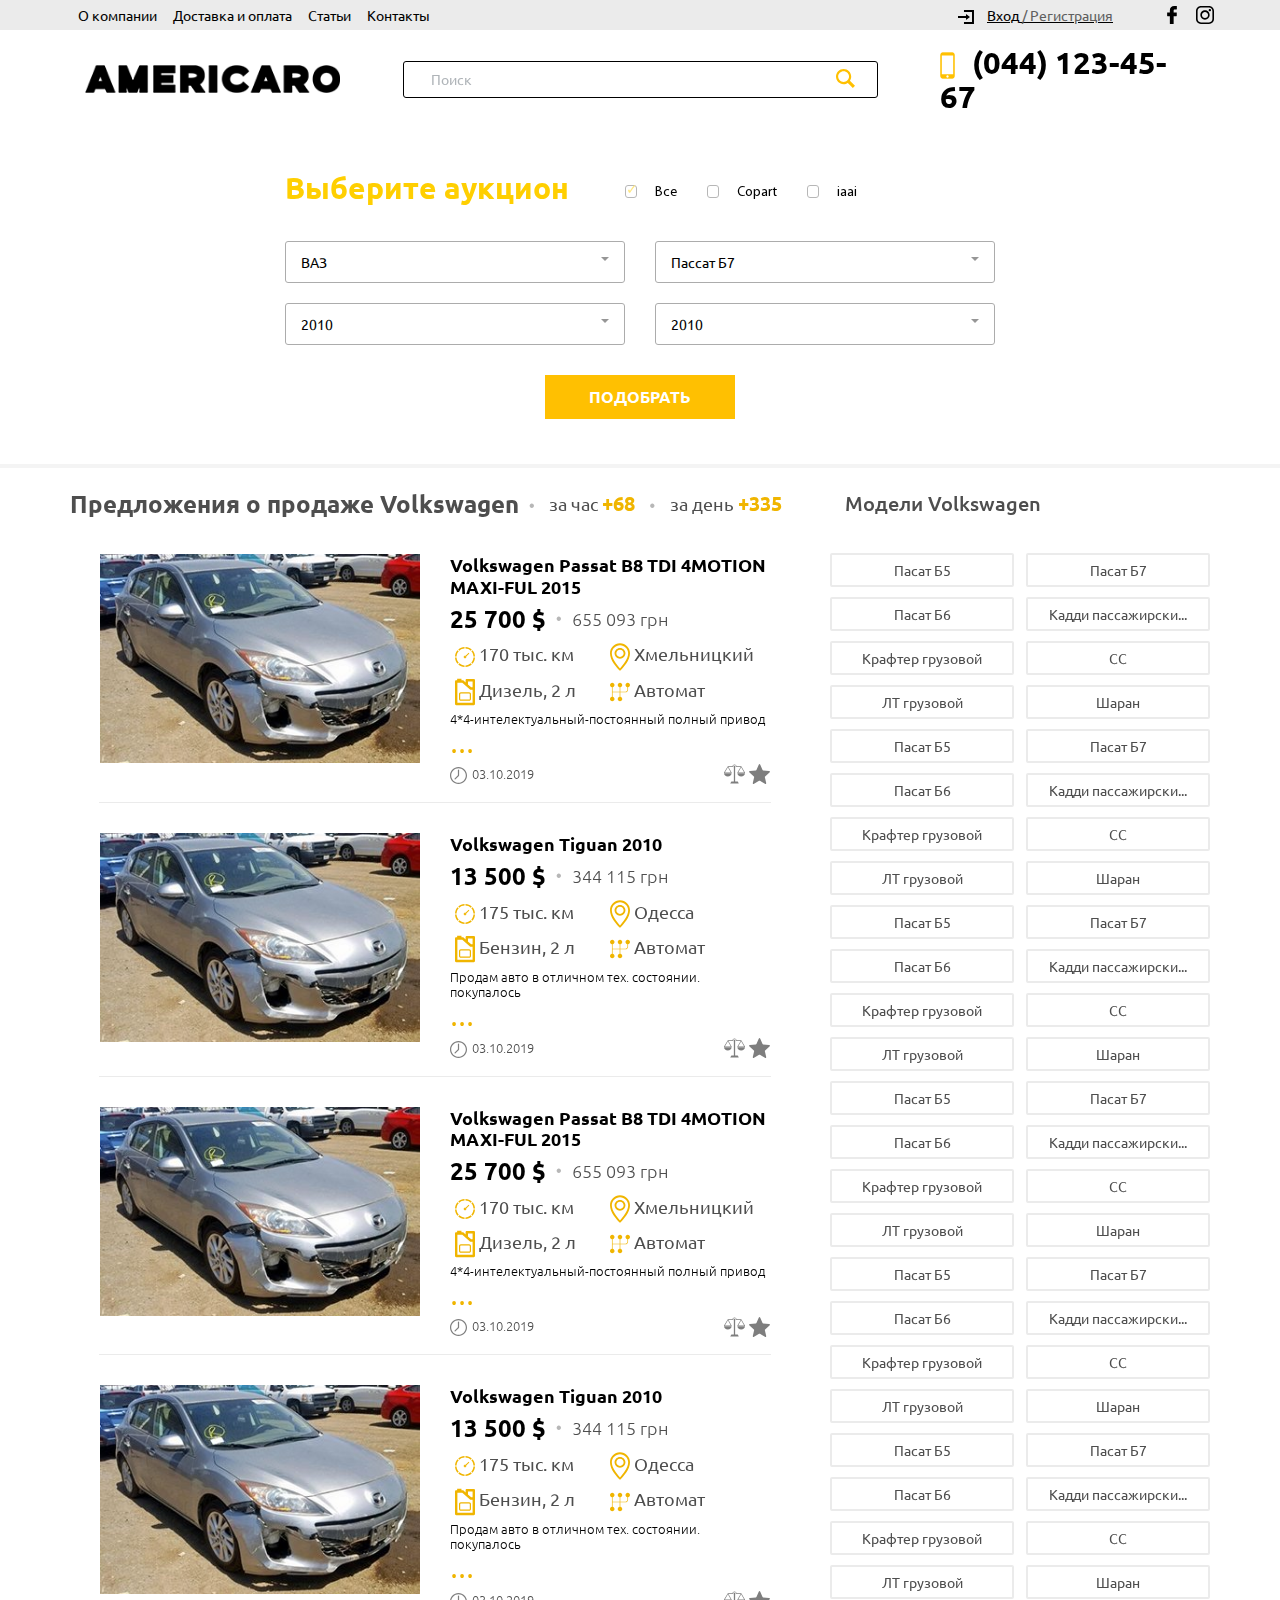
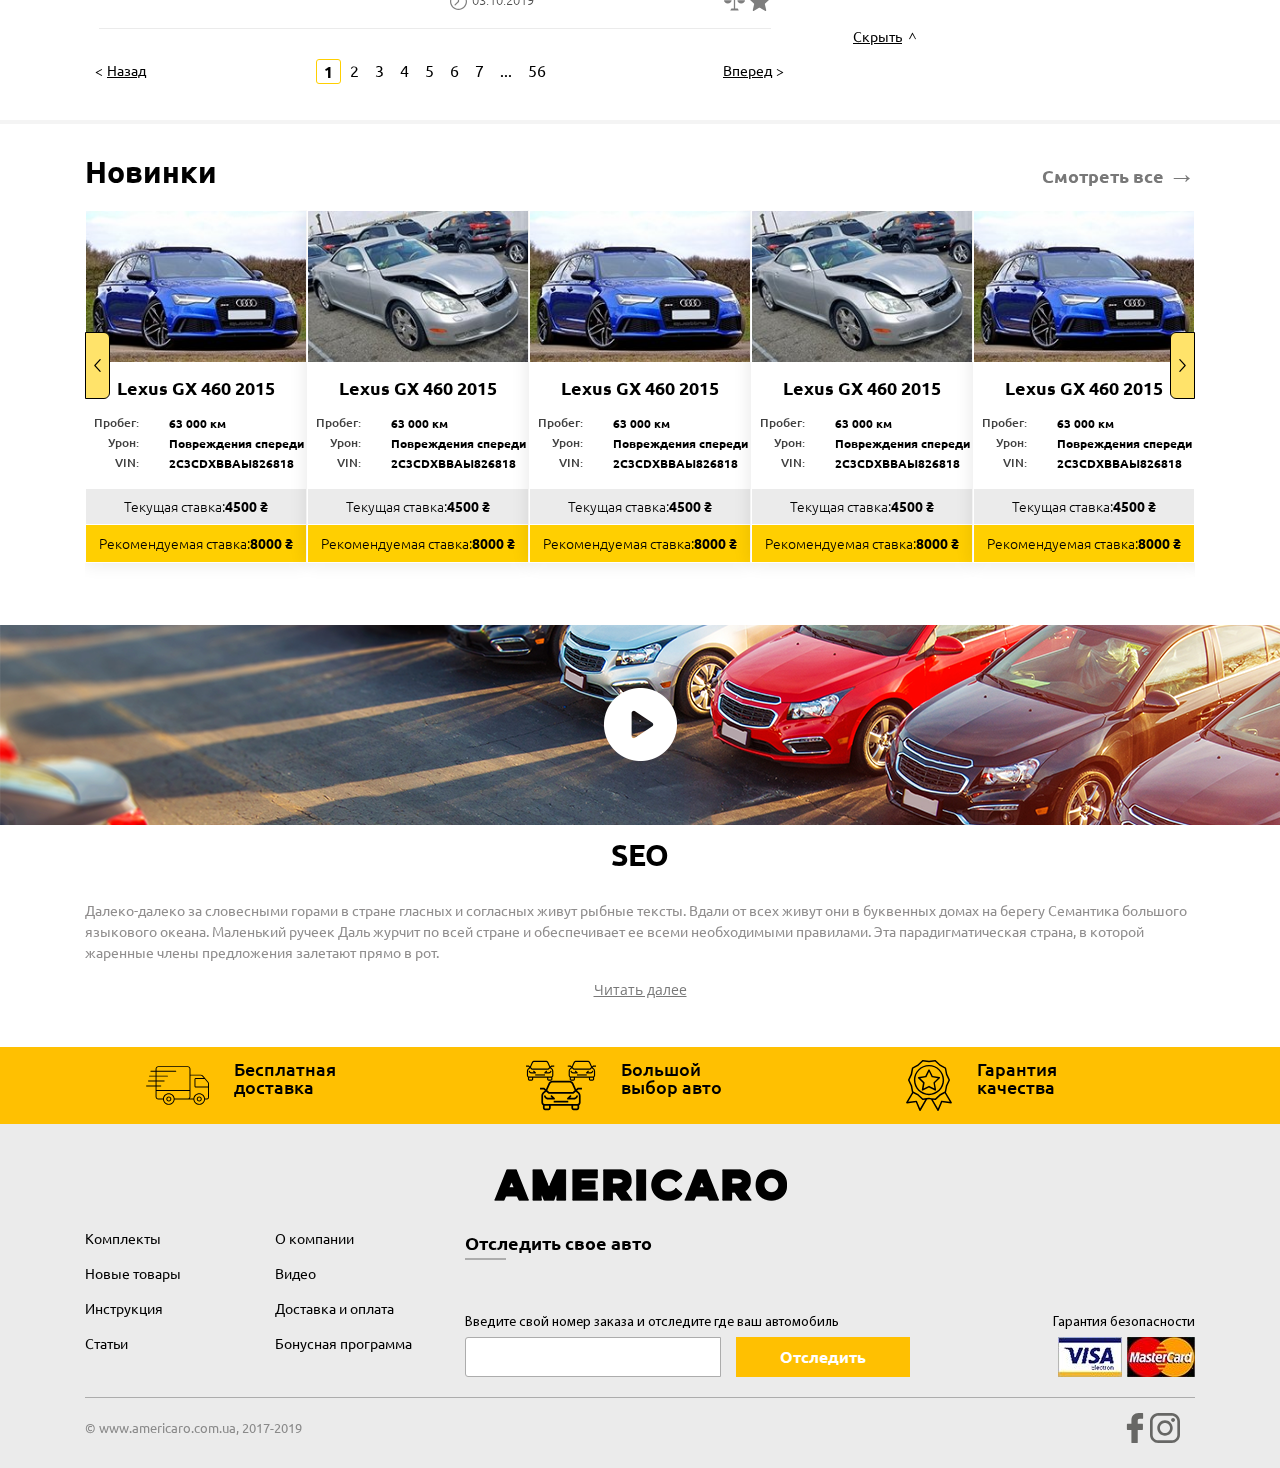
==== commit 4da76f4b: "editing  form and icon" ====
--- a/src/catalog.html
+++ b/src/catalog.html
@@ -56,8 +56,8 @@
     <div class="container">
         <div class="row header__content">
             <a href="#" class="header__logo col-12 col-lg-3"><img src="img/home/logo.png" alt="logo" class="image"></a>
-            <form class="form-inline m-auto col-9 col-md-3  col-lg-6 header__form row ">
-                <input class="form-control header__input col-8 col-md-8 col-lg-11" type="search" placeholder="Поиск"
+            <form class="form-inline m-auto col-9 col-md-6  col-lg-5 header__form row justify-content-between">
+                <input class="form-control header__input col-8 col-md-10 col-lg-11" type="search" placeholder="Поиск"
                        aria-label="Search">
                 <button class="btn btn-outline-success  header__button" type="submit"></button>
             </form>
--- a/src/style/css/style.css
+++ b/src/style/css/style.css
@@ -1 +1 @@
-.title{font-family:'Ubuntu', sans-serif;font-size:30px;line-height:30px;font-weight:bold;color:#000000}.button{background-color:#ffc001;font-family:'Ubuntu', sans-serif;font-size:16px;line-height:30px;font-weight:700;color:#ffffff;border-radius:0}.all-link{font-size:18px;line-height:30px;font-weight:700;color:#787878;text-align:right}.all-link__arrow{font-size:27px;font-weight:900}.all-link:hover{text-decoration:none;color:#ffc001}.image{max-width:100%;display:block;margin:0 auto}.header{font-family:'Ubuntu', sans-serif;position:relative}.header__background{background:#ebebeb;margin-bottom:15px;padding:0 10px}.header__heading{-webkit-box-pack:justify;-ms-flex-pack:justify;justify-content:space-between;-webkit-box-align:center;-ms-flex-align:center;align-items:center}.header__menu{padding:0;list-style-type:none;margin:0}.header__link{text-decoration:none;font-size:14px;line-height:30px;font-weight:400;color:#000000;padding:0}.header__icon{width:18px;height:18px;margin-right:11px}.header__authorization{font-size:14px;line-height:30px;font-weight:400;text-decoration:underline;-webkit-text-decoration-color:#000000;text-decoration-color:#000000;margin-right:50px}.header__authorization:hover{text-decoration:none}.header__authorization--entrance{color:#000000}.header__authorization--registry{color:#5f5f5f}.header__authorization--image{width:16px;height:14px;margin-right:13px}.header__social{-webkit-box-align:center;-ms-flex-align:center;align-items:center}.header__phone{font-family:'Ubuntu', sans-serif;font-size:30.6px;line-height:34px;font-weight:700;color:#000000;text-decoration:none}.header__phone--image{margin-right:10px}.header__phone:hover{text-decoration:none;color:#ffcf01}.header__phone--text{font-family:'Ubuntu', sans-serif}.header__content{-webkit-box-pack:justify;-ms-flex-pack:justify;justify-content:space-between;-webkit-box-align:center;-ms-flex-align:center;align-items:center}.header__form{border:1px solid #000000;border-radius:3px}.header__input{opacity:0.54;border:none;font-size:14px;line-height:30px;font-weight:400;color:#000000;width:90%}.header__button{background:url("../../img/home/magnifier.svg") no-repeat;border:none;padding:10px 13px}.header__button:active,.header__button:focus,.header__button:hover,.header__button:visited{border:none;background-color:transparent;-webkit-box-shadow:none;box-shadow:none}.btn-outline-success:not(:disabled):not(.disabled).active,.btn-outline-success:not(:disabled):not(.disabled):active,.show>.btn-outline-success.dropdown-toggle{border:none;background-color:transparent;-webkit-box-shadow:none;box-shadow:none}.btn-outline-success:not(:disabled):not(.disabled).active:focus,.btn-outline-success:not(:disabled):not(.disabled):active:focus,.show>.btn-outline-success.dropdown-toggle:focus{-webkit-box-shadow:none;box-shadow:none}.header__input:active,.header__input:focus,.header__input:hover,.header__input:visited{outline:0;outline-offset:0;border:none;-webkit-box-shadow:none;box-shadow:none}.header__menu .header__item .header__link{color:#000000}.auction{padding:60px 0;font-family:'Ubuntu', sans-serif}.auction__heading{-webkit-box-align:center;-ms-flex-align:center;align-items:center;margin-bottom:30px}.auction__title{color:#ffcf01}.auction__button{background-color:#ffffff;border:1px solid #acacac;border-radius:3px;font-size:14px;line-height:30px;font-weight:400;color:#000000;text-align:left;padding:5px 15px}.auction__button:after{margin:0;position:absolute;right:15px;top:15px;color:#969696}.auction__list{margin-bottom:20px}.auction__menu{width:95%;overflow-y:scroll;height:250px;left:-1px!important}.auction__menu::-webkit-scrollbar{width:12px;background-color:#e1e1e1}.auction__menu::-webkit-scrollbar-thumb{background-color:#b7b7b7;border-radius:4px;height:31px}.auction__label{font-family:'Myriad Pro Regular';font-size:14.2px;line-height:30px;font-weight:400;color:#000000;padding:0 0 0 30px;margin:0 30px 0 0;position:relative;cursor:pointer}.auction__label:before{content:"";border-radius:3px;opacity:0.5;border:1px solid #707070;background:#ffffff;width:12px;height:13px;position:absolute;top:7px;left:0}.auction__check[type=checkbox]{display:none}.auction__link{font-family:'Ubuntu', sans-serif;font-size:14px;line-height:30px;font-weight:400;color:#000000}.auction__form{padding:0}.auction__inner{margin-bottom:10px}.auction__check[type=checkbox]:checked+.auction__label:before{content:"\2713";display:-webkit-box;display:-ms-flexbox;display:flex;-webkit-box-align:center;-ms-flex-align:center;align-items:center;color:#ffcf01}.purchase{background:#f8f4db;padding:55px 0;font-family:'Ubuntu', sans-serif}.purchase__title{margin-bottom:40px}.purchase__element{padding:12px;width:25%;z-index:99;position:relative}.purchase__element--one{border-bottom:1px solid #000000}.purchase__element--one:after{content:"";position:absolute;top:1px;left:0;border:1px solid #000000;width:100%;height:100%;z-index:-1;clip:rect(auto, 128px, 249px, auto)}.purchase__element--one:before{content:"";width:8px;height:8px;background-color:#000000;border-radius:50%;position:absolute;top:-3px;left:45%}.purchase__element--two:after{content:"";position:absolute;top:1px;left:0;border:1px solid #000000;width:100%;height:100%;z-index:-1;clip:rect(auto, 128px, 249px, auto)}.purchase__element--two:before{content:"";position:absolute;bottom:1px;right:0;border:1px solid #000000;width:100%;height:100%;z-index:-1;clip:rect(auto, 128px, 249px, auto);-webkit-transform:rotate(180deg);-ms-transform:rotate(180deg);transform:rotate(180deg)}.purchase__element--three:after{content:"";position:absolute;top:1px;left:0;border:1px solid #000000;width:100%;height:100%;z-index:-1;clip:rect(auto, 128px, 1px, auto)}.purchase__element--three:before{content:"";position:absolute;bottom:1px;right:0;border:1px solid #000000;width:100%;height:100%;z-index:-1;clip:rect(auto, 128px, 249px, auto);-webkit-transform:rotate(180deg);-ms-transform:rotate(180deg);transform:rotate(180deg)}.purchase__element--fo{border-top:1px solid #000000}.purchase__element--fo:after{content:"";width:8px;height:8px;background-color:#000000;border-radius:50%;position:absolute;bottom:-3px;right:44%}.purchase__element--fo:before{content:"";position:absolute;bottom:1px;right:0;border:1px solid #000000;width:100%;height:100%;z-index:-1;clip:rect(auto, 128px, 267px, auto);-webkit-transform:rotate(180deg);-ms-transform:rotate(180deg);transform:rotate(180deg)}.purchase__element--center:after{content:"";position:absolute;top:-6px;left:45%;width:0;height:0;border-top:7px solid transparent;border-left:10px solid #000000;border-bottom:7px solid transparent}.purchase__element--center:before{content:"";position:absolute;bottom:-6px;right:44%;width:0;height:0;border-top:7px solid transparent;border-left:10px solid #000000;border-bottom:7px solid transparent}.purchase__item{-webkit-box-shadow:1px 3px 10px 0 rgba(0, 0, 0, 0.07);box-shadow:1px 3px 10px 0 rgba(0, 0, 0, 0.07);padding:0;width:100%;z-index:99;height:100%}.purchase__item--white{background-color:#ffffff}.purchase__item--yellow{background-color:#ffcf01}.purchase__name{font-size:22px;line-height:30px;font-weight:700;display:block;margin-bottom:25px;text-align:center;white-space:pre-line;font-family:'Ubuntu', sans-serif}.purchase__text{font-size:15px;line-height:1.2;font-weight:400;text-align:center;display:block}.purchase__info{padding:0 10% 30px}.purchase__picture{border-radius:0px 0px 50px 0px;width:68px;height:58px;padding-top:10px;padding-left:10px}.purchase__picture--inner{padding-left:20px}.purchase__picture--white{background-color:#ffffff}.purchase__picture--yellow{background-color:#ffcf01}.new{padding:33px 0 12px;font-family:'Ubuntu', sans-serif}.new__heading{margin-bottom:15px}.new__slider{padding-bottom:50px}.new__element{background-color:#ffffff;-webkit-box-shadow:0 0 17px 1px rgba(0, 0, 0, 0.09);box-shadow:0 0 17px 1px rgba(0, 0, 0, 0.09);width:20%;border-top:1px solid transparent;border-left:1px solid transparent;border-right:1px solid transparent;text-align:center;height:calc(100% - 14%)}.new__element:hover{border-color:#ffe36a}.new__name{font-size:18px;line-height:1.2;font-weight:bold;color:#000000;display:block;margin-bottom:15px}.new__list{font-size:12px;line-height:20px;font-weight:500;color:#414141;list-style-type:none;text-align:right}.new__values{font-size:12px;line-height:20px;font-weight:bold;color:#000000;list-style-type:none;text-align:left}.new__rate{font-size:14px;line-height:1.2;font-weight:300;color:#000000;width:100%;border-radius:0;padding:9px 0;margin:0 0 1px}.new__rate--price{font-weight:bold}.new__rate--current{background-color:#ebebeb}.new__rate--recommended{background-color:#ffcf01}.new__more{position:absolute;bottom:-50px;left:0;height:50px;width:100%;background:white;-webkit-box-shadow:0 0 17px 1px rgba(0, 0, 0, 0.09);box-shadow:0 0 17px 1px rgba(0, 0, 0, 0.09);border-bottom:1px solid #ffe36a;border-left:1px solid #ffe36a;border-right:1px solid #ffe36a;display:none;font-family:'Open Sans', sans-serif;padding:20px 0 10px;font-size:12px;text-decoration:underline;color:#4e4e4e}.new__more:hover{color:#ffcf01}.new__image{margin-bottom:15px}.new__prev{width:25px;height:67px;border:1px solid #000000;background-color:#ffe36a;border-radius:0 6px 6px 0;top:122px;opacity:1}.new__prev--icon{background:url("../../img/home/arrow-slider.svg") no-repeat;-webkit-transform:rotate(180deg);-ms-transform:rotate(180deg);transform:rotate(180deg);width:7px;height:13px}.new__next{opacity:1;width:25px;height:67px;border:1px solid #000000;background-color:#ffe36a;border-radius:6px 0 0 6px;top:122px}.new__next--icon{background:url("../../img/home/arrow-slider.svg") no-repeat;width:7px;height:13px}@media (min-width:991px) and (max-width:2560px){#carousel-example .carousel-inner .active.new__element.carousel-item+.carousel-item+.carousel-item+.carousel-item+.carousel-item+.carousel-item{position:absolute;top:0;right:-20%;z-index:-1;display:block;visibility:visible;height:auto}}@media (min-width:768px) and (max-width:991px){#carousel-example .carousel-inner .active.new__element.carousel-item+.carousel-item+.carousel-item+.carousel-item{position:absolute;top:0;right:-33.3333%;z-index:-1;display:block;visibility:visible;height:auto}}@media (min-width:576px) and (max-width:768px){#carousel-example .carousel-inner .active.new__element.carousel-item+.carousel-item+.carousel-item{position:absolute;top:0;right:-50%;z-index:-1;display:block;visibility:visible;height:auto}}@media (min-width:576px){#carousel-example .carousel-item{margin-right:0}#carousel-example .carousel-inner .active+.carousel-item{display:block}#carousel-example .carousel-inner .carousel-item.active:not(.carousel-item-right):not(.carousel-item-left),#carousel-example .carousel-inner .carousel-item.active:not(.carousel-item-right):not(.carousel-item-left)+.carousel-item{-webkit-transition:none;-o-transition:none;transition:none}#carousel-example .carousel-inner .carousel-item-next{position:relative;-webkit-transform:translate3d(0, 0, 0);transform:translate3d(0, 0, 0)}#carousel-example .active.carousel-item-left+.carousel-item-next.carousel-item-left,#carousel-example .carousel-item-next.carousel-item-left+.carousel-item,#carousel-example .carousel-item-next.carousel-item-left+.carousel-item+.carousel-item{position:relative;-webkit-transform:translate3d(-100%, 0, 0);transform:translate3d(-100%, 0, 0);visibility:visible}#carousel-example .carousel-inner .carousel-item-prev.carousel-item-right{position:absolute;top:0;left:0;z-index:-1;display:block;visibility:visible}#carousel-example .active.carousel-item-right+.carousel-item-prev.carousel-item-right,#carousel-example .carousel-item-prev.carousel-item-right+.carousel-item,#carousel-example .carousel-item-prev.carousel-item-right+.carousel-item+.carousel-item{position:relative;-webkit-transform:translate3d(100%, 0, 0);transform:translate3d(100%, 0, 0);visibility:visible;display:block}}@media (min-width:768px){#carousel-example .carousel-inner .active+.carousel-item+.carousel-item{display:block}#carousel-example .carousel-inner .carousel-item.active:not(.carousel-item-right):not(.carousel-item-left)+.carousel-item+.carousel-item{-webkit-transition:none;-o-transition:none;transition:none}#carousel-example .carousel-inner .carousel-item-next{position:relative;-webkit-transform:translate3d(0, 0, 0);transform:translate3d(0, 0, 0)}#carousel-example .carousel-item-next.carousel-item-left+.carousel-item+.carousel-item+.carousel-item{position:relative;-webkit-transform:translate3d(-100%, 0, 0);transform:translate3d(-100%, 0, 0);visibility:visible}#carousel-example .carousel-item-prev.carousel-item-right+.carousel-item+.carousel-item+.carousel-item{position:relative;-webkit-transform:translate3d(100%, 0, 0);transform:translate3d(100%, 0, 0);visibility:visible;display:block}}@media (min-width:991px){#carousel-example .carousel-inner .active+.carousel-item+.carousel-item+.carousel-item{display:block}#carousel-example .carousel-inner .carousel-item.active:not(.carousel-item-right):not(.carousel-item-left)+.carousel-item+.carousel-item+.carousel-item{-webkit-transition:none;-o-transition:none;transition:none}#carousel-example .carousel-inner .active.carousel-item+.carousel-item+.carousel-item+.carousel-item+.carousel-item+.carousel-item{position:absolute;top:0;right:-25%;z-index:-1;display:block;visibility:visible}#carousel-example .carousel-item-next.carousel-item-left+.carousel-item+.carousel-item+.carousel-item+.carousel-item{position:relative;-webkit-transform:translate3d(-100%, 0, 0);transform:translate3d(-100%, 0, 0);visibility:visible}#carousel-example .carousel-item-prev.carousel-item-right+.carousel-item+.carousel-item+.carousel-item+.carousel-item{position:relative;-webkit-transform:translate3d(100%, 0, 0);transform:translate3d(100%, 0, 0);visibility:visible;display:block}}@media (min-width:1200px){#carousel-example .carousel-inner .active+.carousel-item+.carousel-item+.carousel-item+.carousel-item{display:block}#carousel-example .carousel-inner .carousel-item.active:not(.carousel-item-right):not(.carousel-item-left)+.carousel-item+.carousel-item+.carousel-item+.carousel-item{-webkit-transition:none;-o-transition:none;transition:none}#carousel-example .carousel-inner .active.carousel-item+.carousel-item+.carousel-item+.carousel-item+.carousel-item+.carousel-item{position:absolute;top:0;right:-20%;z-index:-1;display:block;visibility:visible}#carousel-example .carousel-item-next.carousel-item-left+.carousel-item+.carousel-item+.carousel-item+.carousel-item+.carousel-item{position:relative;-webkit-transform:translate3d(-100%, 0, 0);transform:translate3d(-100%, 0, 0);visibility:visible}#carousel-example .carousel-item-prev.carousel-item-right+.carousel-item+.carousel-item+.carousel-item+.carousel-item+.carousel-item{position:relative;-webkit-transform:translate3d(100%, 0, 0);transform:translate3d(100%, 0, 0);visibility:visible;display:block}}.new__element:hover .new__more{display:block}.video{padding:0 0 15px}.video__image{background:url("../../img/home/video-bg.png") no-repeat;background-size:cover;height:200px}.video__modal{position:fixed;z-index:100000;left:0;top:0;width:100%;height:100%;overflow:auto;background-color:#000;background-color:rgba(0, 0, 0, 0.8);padding-top:60px}.video__modal--hide{display:none}.video__element{width:60%;height:50%;background-color:hsla(0, 0%, 100%, 0.15);margin:5% auto;padding:40px;border-radius:5px;position:relative}.video__close{width:24px;height:24px;position:absolute;display:block;right:12px;top:12px;cursor:pointer;border:none;outline:0}.video__item{position:relative;width:100%;height:calc(100% - 40px);padding-top:40px;overflow:hidden}.video__item--wrap{position:absolute;top:0;left:0;width:100%;height:100%}.brands{font-family:'Ubuntu', sans-serif;padding:40px 0}.brands__select{display:none;margin-bottom:15px}.brands__heading{margin-bottom:45px}.brands__list{padding:0;list-style-type:none;border:none;margin-bottom:15px}.brands__item{font-size:16px;line-height:30px;font-weight:500;width:125px}.brands__item--link{color:#939393;text-decoration:none;display:-webkit-box;display:-ms-flexbox;display:flex;-webkit-box-orient:vertical;-webkit-box-direction:normal;-ms-flex-direction:column;flex-direction:column;-webkit-box-align:center;-ms-flex-align:center;align-items:center}.brands__item--link:hover{color:#ffc001;text-decoration:none}.brands__item--active{position:relative}.brands__item--active:after{content:"";position:absolute;bottom:-25px;left:50px;width:0;height:0;border-left:10px solid transparent;border-right:10px solid transparent;border-top:10px solid #ffc001;z-index:99}.brands__item--active:before{content:"";position:absolute;bottom:-30px;left:45px;width:0;height:0;border-left:15px solid transparent;border-right:15px solid transparent;border-top:15px solid #ffffff;z-index:9}.brands__active{position:relative;color:#ffc001}.brands__active:after{content:"";position:absolute;bottom:-35px;left:40px;width:0;height:0;border-left:20px solid transparent;border-right:20px solid transparent;border-top:20px solid #d9d9d9}.brands__icon{max-width:90px;height:40px}.brands__icon path{fill:#939393}.brands__icon--bus path{stroke:#939393;fill:none}.brands__icon--bus path{stroke:#939393;fill:none}.brands__icon--color path{stroke:none}.brands__dropdown{background-color:#f8f4db;border-top:3px solid #d9d9d9;padding:30px 0 20px}.brands__element{font-size:12px;line-height:29px;font-weight:400;width:125px;margin-bottom:10px}.brands__element--link{color:#000000;text-decoration:none;display:-webkit-box;display:-ms-flexbox;display:flex;-webkit-box-orient:vertical;-webkit-box-direction:normal;-ms-flex-direction:column;flex-direction:column;-webkit-box-align:center;-ms-flex-align:center;align-items:center}.brands__element--link:hover{color:#ffc001;text-decoration:none}.brands__logo{max-width:50px;height:40px}.brands__active .brands__icon path{fill:#000000}.brands__item:hover .brands__item--link .brands__icon path{fill:#000000}.brands__item:hover .brands__item--link .brands__icon--filter{-webkit-filter:brightness(0.1);filter:brightness(0.1)}.brands__item:hover .brands__item--link .brands__icon--bus path{stroke:#000000;fill:none}.info{font-family:'Ubuntu', sans-serif;margin-bottom:57px}.info__heading{margin-bottom:22px}.info__element{background-color:#ffffff;-webkit-box-shadow:0 0 17px 1px rgba(0, 0, 0, 0.09);box-shadow:0 0 17px 1px rgba(0, 0, 0, 0.09);padding:30px}.info__calendar{margin-right:10px}.info__data{font-size:14px;line-height:21px;font-weight:400;color:#1d1d1d;display:block;margin-bottom:25px}.info__name{font-size:20px;line-height:30px;font-weight:500;color:#1d1d1d;display:block;margin-bottom:15px}.info__text{font-size:14px;line-height:24px;font-weight:400;color:#1d1d1d;margin-bottom:60px}.info__link{font-size:16px;line-height:30px;font-weight:700;color:#ffc001}.info__link:hover{text-decoration:none;color:#000000}.info__arrow{width:14px;height:9px}.info__tabs{font-size:18px;line-height:27px;font-weight:900;text-transform:uppercase;color:#000000;display:block}.info__tabs:hover{text-decoration:none;color:#ffc001}.info__nav{border-color:#ffe36a;text-align:center}.info__item{padding:0}.info__nav .active{border-bottom:8px solid #ffc001}.seo{font-family:'Ubuntu', sans-serif;margin-bottom:43px}.seo__title{margin-bottom:30px}.seo__text{font-size:14.1px;line-height:21px;font-weight:400;color:#908e8e;margin-bottom:12px}.seo__link{font-family:'Open Sans', sans-serif;font-size:14px;line-height:29px;font-weight:400;color:#787878;text-decoration:underline}.seo__link:hover{text-decoration:none;color:#ffc001}.advantages{background-color:#ffc001;padding:13px 0;font-family:'Ubuntu', sans-serif}.advantages__name{font-size:18px;line-height:18px;font-weight:500;color:#000000;width:50%}.advantages__element{width:20%}.advantages__image{margin-right:25px}.footer{background:#ebebeb;padding:45px 0 25px;font-family:'Ubuntu', sans-serif}.footer__logo{margin-bottom:20px}.footer__link{font-size:14px;line-height:35px;font-weight:400;color:#000000}.footer__link:hover{text-decoration:none;color:#ffc001}.footer__name{font-size:18px;line-height:29px;font-weight:700;color:#000000;position:relative;margin-bottom:50px;display:block}.footer__name:after{content:"";position:absolute;top:30px;left:0;width:41px;height:1px;border:1px solid #acacac}.footer__text{font-family:"Myriad Pro Regular";font-size:14px;line-height:29px;font-weight:400;color:#000000}.footer__input{background-color:#ffffff;border:1px solid #acacac;border-radius:3px;height:40px;margin-right:15px}.footer__button{padding:4px 43px}.footer__guarantee{text-align:right}.footer__visa{margin-right:5px}.footer__card{margin:0;-webkit-box-pack:end;-ms-flex-pack:end;justify-content:flex-end}.footer__line{border-bottom:1px solid #acacac;margin-bottom:15px}.footer__inner{margin-bottom:20px}.footer__address{font-size:13px;line-height:30px;font-weight:400;color:#8a8a8a}.footer__address:hover{text-decoration:none;color:#ffc001}.footer__facebook{width:30px;height:30px;fill:#676765}.footer__instagram{width:30px;height:30px;fill:#676765}.footer__input::-webkit-inner-spin-button,.footer__input::-webkit-outer-spin-button{-webkit-appearance:none;margin:0}.profile{background:#f4f4f4;padding:40px 0}.profile__innerIcon{margin-right:5px}.profile__label{font-size:17.5px;line-height:37px}.profile__label:before{top:12px}.profile__detail{height:20px}.profile__detail:before{top:0;left:10px}.profile__remove{font-family:'Myriad Pro Regular';font-size:17.1px;line-height:36px;font-weight:400;color:#000000;text-align:right}.profile__remove:hover{color:#f0b500;text-decoration:none}.profile__mark{font-family:'Myriad Pro Regular';font-size:17.5px;line-height:37px;font-weight:400;text-decoration:none;color:#000000;width:55%}.profile__mark--button{padding:0;border:none;text-decoration:underline}.profile__mark--button:hover{color:#f0b500;text-decoration:underline}.profile__item{background:#ffffff;border:1px solid #e1e1e1;padding:30px 0;margin-bottom:10px}.profile__picture{font-family:'Ubuntu', sans-serif;font-size:13px;font-weight:300;text-decoration:underline;color:#4e4e4e;display:block}.profile__picture--image path{fill:#7e7e7e}.profile__picture:hover{color:#f0b500}.profile__image{margin-bottom:25px}.profile__title{font-family:'Ubuntu', sans-serif;font-size:18px;line-height:1.2;font-weight:700;color:#000000}.profile__priceDolar{font-family:'Ubuntu', sans-serif;font-size:24px;line-height:1.2;font-weight:700;color:#000000}.profile__circle{color:#b7b7b7;margin:0 10px}.profile__priceUan{font-family:'Ubuntu', sans-serif;font-size:18px;line-height:1.2;font-weight:300;color:#4e4e4e}.profile__data{font-family:'Ubuntu', sans-serif;font-size:13px;font-weight:300;color:#4e4e4e}.profile__data--image path{fill:#7e7e7e}.profile__delete{border:1px solid #e1e1e1;border-radius:3px;font-family:'Ubuntu', sans-serif;font-size:12px;font-weight:300;color:#4e4e4e;padding:5px}.profile__delete:hover{border-color:#ffcf01;text-decoration:none;color:#4e4e4e}.profile__delete--image path{fill:#7e7e7e}.profile__name{font-family:'Ubuntu', sans-serif;font-size:24px;line-height:1.2;font-weight:700;color:#000000}.profile__text{font-family:'Ubuntu', sans-serif;font-size:18px;line-height:24px;font-weight:300;color:#7e7e7e;display:block}.profile__text--bold{font-weight:bold}.profile__show{text-decoration:underline}.profile__show:hover{text-decoration:none;color:#ffc001}.profile__number{font-family:'Ubuntu', sans-serif;font-size:20px;line-height:19px;font-weight:500;color:#000000}.profile__button{padding:8px;border:none;text-align:center;width:100%}.profile__button:hover{color:#000000}.profile__button--icon path{fill:#ffffff}.profile__list{padding:0 5px;font-family:'Ubuntu', sans-serif;font-size:18px;font-weight:400;color:#4e4e4e;margin:0}.profile__icon{max-width:20px;max-height:28px}.profile__icon path{fill:#f0b500}.profile__element{margin-bottom:5px;width:50%}.profile__wrap{margin-bottom:20px}.profile__info{border-left:1px solid #e1e1e1}.profile__form{padding:0}.profile__delete:hover .profile__delete--image path{fill:#f0b500}.profile__picture:hover .profile__picture--image path{fill:#f0b500}.profile__remove:hover .profile__remove--icon path{fill:#f0b500}.profile__mark--button:hover .profile__mark--icon path{fill:#f0b500}.profile__button:hover .profile__button--icon path{fill:#000000}.catalog{border-top:4px solid #f4f4f4;border-bottom:4px solid #f4f4f4;padding:20px 0}.catalog__auction{padding-bottom:45px}.catalog__heading{margin-bottom:35px}.catalog__title{color:#4e4e4e;font-size:24px;margin:0}.catalog__time{font-family:'Ubuntu', sans-serif;font-size:18px;line-height:30px;font-weight:400;color:#4e4e4e}.catalog__time--quantity{font-family:'Ubuntu', sans-serif;font-size:20px;line-height:30px;font-weight:700;color:#f0b500}.catalog__item{margin-bottom:40px}.catalog__item:after{content:"";position:absolute;width:92%;left:4%;bottom:-10px;border-bottom:1px solid #ebebeb}.catalog__text{font-family:'Ubuntu', sans-serif;font-size:13px;line-height:1.2;font-weight:300;color:#000000;margin:0}.catalog__more{font-family:'Ubuntu', sans-serif;font-size:33px;line-height:28px;font-weight:300;color:#f0b500}.catalog__more:hover{text-decoration:none;color:#000000}.catalog__icon{width:21px;height:20px}.catalog__icon path{fill:#7e7e7e}.catalog__subtitle{margin:0}.catalog__inner{padding:7px 15px}.catalog__info{display:-webkit-box;display:-ms-flexbox;display:flex;-webkit-box-orient:vertical;-webkit-box-direction:normal;-ms-flex-direction:column;flex-direction:column;-webkit-box-pack:justify;-ms-flex-pack:justify;justify-content:space-between}.catalog__link{font-family:'Ubuntu', sans-serif;font-size:16px;line-height:23px;font-weight:400;color:#000000;border:none;margin:0 1px;padding:0 7px}.catalog__link:hover{text-decoration:none;color:#ffc001}.catalog__link--active{font-weight:700;border:1px solid #ffcf01;border-radius:3px}.catalog__link--button{font-size:13.9px;font-weight:400;text-decoration:underline}.catalog__link--pre{position:relative}.catalog__link--pre:before{content:"\003C";position:absolute;top:0;left:-5px}.catalog__link--next{position:relative}.catalog__link--next:before{content:"\003E";position:absolute;top:0;right:-5px}.catalog__page{margin-right:23%}.catalog__model{font-family:'Ubuntu', sans-serif;font-size:20px;line-height:30px;font-weight:500;color:#4e4e4e;margin-bottom:35px;display:block}.catalog__box--item{background-color:#ffffff;border:2px solid #ebebeb;border-radius:2px;width:184px;text-align:center;margin-bottom:10px}.catalog__box--link{font-family:'Ubuntu', sans-serif;font-size:14px;line-height:30px;font-weight:400;color:#4e4e4e}.catalog__box--link:hover{text-decoration:none;color:#ffc001}.catalog__hide{position:relative}.catalog__hide:after{content:"\003E";position:absolute;top:-3px;right:-5px;-webkit-transform:rotate(-90deg);-ms-transform:rotate(-90deg);transform:rotate(-90deg)}.product{padding:35px 0}.product__box{padding:0}.product__item{width:716px;max-height:407px}.product__slider{position:relative;margin-bottom:20px}.product__image{width:100%}.product__example{width:11%;cursor:pointer}.product__inner{margin-bottom:10px}.product__heading{margin-bottom:20px}.product__link:hover{text-decoration:none;color:#ffc001}.product__navigation{margin-right:20px}.product__navigation--link{font-family:'Ubuntu', sans-serif;font-size:12px;line-height:1.2;font-weight:300;color:#4e4e4e}.product__navigation--marker{position:relative}.product__navigation--marker:after{content:"";position:absolute;top:12px;right:-11px;width:4px;height:4px;background-color:#ffcf01;border-radius:50%}.product__current-rate{font-family:'Ubuntu', sans-serif;font-size:18px;line-height:1.2;font-weight:300;color:#4e4e4e}.product__current-rate--bold{font-family:'Ubuntu', sans-serif;font-size:24px;line-height:1.2;font-weight:700;color:#000000}.product__table{border:1px solid #e1e1e1;border-radius:3px;margin-bottom:20px}.product__table--heading{background-color:#ffcf01;font-family:'Ubuntu', sans-serif;font-size:18px;font-weight:bold;color:#000000}.product__table--name{font-family:'Ubuntu', sans-serif;font-size:15px;line-height:20px;font-weight:400;color:#7e7e7e;width:50%}.product__table--value{font-family:'Ubuntu', sans-serif;font-size:15px;line-height:20px;font-weight:400;color:#000000;width:50%}.product__table--red{color:#fd3f3f}.product__table--total{background-color:#e1e1e1;border-radius:0px 0px 3px 3px;color:#000000}.product__table--total td{color:#000000}.product__input{border:1px solid #e1e1e1;border-radius:3px;width:100%;text-align:center}.product__payment{width:65%}.product__payment--value{width:35%}.product__button{font-family:'Ubuntu', sans-serif;font-size:16.1px;line-height:20px;font-weight:400;color:#000000;padding:5px 5px;border:1px solid #e1e1e1;border-radius:3px;background:transparent}.product__title{font-family:'Ubuntu', sans-serif;font-size:16px;line-height:21px;font-weight:700;color:#000000}.product__subtitle{font-family:'Ubuntu', sans-serif;font-size:14px;line-height:21px;font-weight:500;color:#000000}.product__text{font-family:'Ubuntu', sans-serif;font-size:14px;line-height:21px;font-weight:300;color:#000000}.product__wrap{background-color:#f8f4db;padding:20px}.product__dropdown{display:inline-block}.product__table .product__calculator--input{padding:0}.product__table thead th{border-bottom:none}.product__border tbody td{border:none}.product__element tbody td{border-color:transparent}.product__border tbody tr{position:relative}.product__border tbody tr:after{content:"";position:absolute;left:2%;width:95%;border-bottom:1px solid #e1e1e1}.product__border--small tbody tr{border-bottom:1px solid #e1e1e1}.product__table td,.product__table th{padding:9px 15px}.product__table .product__payment{padding-right:0}.product__table .product__table--value{padding-left:0}.product__slider #thumbcarousel .carousel-inner .product__flex{display:-webkit-box;display:-ms-flexbox;display:flex;-webkit-box-orient:horizontal;-webkit-box-direction:normal;-ms-flex-direction:row;flex-direction:row;width:100%}.product__input::-webkit-inner-spin-button,.product__input::-webkit-outer-spin-button{-webkit-appearance:none;margin:0}@font-face{font-family:'Myriad Pro Regular';src:url('../../fonts/MyriadPro-Regular.eot');src:url('../../fonts/MyriadPro-Regular.eot?#iefix') format('embedded-opentype'), url('../../fonts/MyriadPro-Regular.woff') format('woff'), url('../../fonts/MyriadPro-Regular.ttf') format('truetype');font-weight:normal;font-style:normal}body{overflow-x:hidden}@media screen and (max-width:1200px){.header__phone{font-size:24.6px}.auction__link{font-size:13px}.new__element{width:25%}.purchase__element--center:after{left:51%}.purchase__element--center:before{right:52%}.purchase__element--one:before{left:51%}.purchase__element--fo:after{right:51%}.purchase__element--one:after{clip:rect(auto, 128px, 267px, auto)}.purchase__element--two:after{clip:rect(auto, 128px, 267px, auto)}.purchase__element--two:before{clip:rect(auto, 128px, 266px, auto)}.purchase__element--three:before{clip:rect(auto, 128px, 266px, auto)}.profile__element{width:100%}.catalog__box--item{width:155px}.brands__item{font-size:14px;width:106px}}@media screen and (max-width:992px){.auction__heading{-webkit-box-orient:vertical;-webkit-box-direction:normal;-ms-flex-direction:column;flex-direction:column;-webkit-box-align:center;-ms-flex-align:center;align-items:center}.title{text-align:center}.auction__title{margin-bottom:30px}.new__element{width:33%}.advantages__element{width:35%}.footer__name{margin-bottom:15px}.header__heading{-webkit-box-align:start;-ms-flex-align:start;align-items:start}.info__inner{margin-bottom:20px}.purchase__element{width:50%}.purchase__element--one:before{display:none}.purchase__element--one:after{display:none}.purchase__element--center:after{display:none}.purchase__element--center:before{display:none}.purchase__element--one:before{display:none}.purchase__element--fo:after{display:none}.purchase__element--two:after{display:none}.purchase__element--two:before{display:none}.purchase__element--three:before{display:none}.purchase__element--fo:before{display:none}.purchase__element--three:after{display:none}.purchase__element--one{border:none}.purchase__element--fo{border:none}.profile__button{width:50%}.profile__wrapper{margin-bottom:10px}.profile__mark{width:30%}.catalog__page{margin-right:13%}.catalog__box--item{margin:0 auto 10px}.brands__select{display:block}.brands__list{display:none}.header__logo{margin:0 auto 20px}}@media screen and (max-width:768px){.header__authorization--entrance,.header__authorization--registry{display:none}.header__authorization{margin-right:11px}.header__phone--text{display:none}.auction__wrap{margin:0}.new__element{width:50%}.advantages__element{width:70%;margin-bottom:20px;-webkit-box-align:center;-ms-flex-align:center;align-items:center;-ms-flex-pack:distribute;justify-content:space-around}.footer__list{text-align:center}.footer__guarantee{text-align:center}.footer__card{-webkit-box-pack:center;-ms-flex-pack:center;justify-content:center}.input-group{margin-bottom:10px}.info__element{padding:20px}.profile__remove{text-align:center;width:100%}.profile__form{text-align:center;width:100%}.profile__mark{text-align:center;width:100%}.catalog__box{padding:0 15px}}@media screen and (max-width:576px){.auction__link{font-size:12px}.title{font-size:22px}.new__element{width:100%}.footer__button{padding:4px 10px}.all-link{font-size:15px}.all-link__arrow{font-size:20px}.info__tabs{font-size:14px}.purchase__element{width:85%;margin:0 auto}.advantages__name{text-align:center}.brands__dropdown{width:100%;margin:0 auto}.brands__list{width:100%;margin:0 auto}.profile__button{width:95%}.catalog__link--visible{display:none}.pagination{-ms-flex-pack:distribute;justify-content:space-around}.catalog__page{margin-right:0}.product__heading{padding:0 10px}.product__wrapper{padding:0 10px}.product__border tbody tr:after{display:none}.product__border tbody tr{border-bottom:1px solid #e1e1e1}}+.title{font-family:'Ubuntu', sans-serif;font-size:30px;line-height:30px;font-weight:bold;color:#000000}.button{background-color:#ffc001;font-family:'Ubuntu', sans-serif;font-size:16px;line-height:30px;font-weight:700;color:#ffffff;border-radius:0}.all-link{font-size:18px;line-height:30px;font-weight:700;color:#787878;text-align:right}.all-link__arrow{font-size:27px;font-weight:900}.all-link:hover{text-decoration:none;color:#ffc001}.image{max-width:100%;display:block;margin:0 auto}.header{font-family:'Ubuntu', sans-serif;position:relative}.header__background{background:#ebebeb;margin-bottom:15px;padding:0 10px}.header__heading{-webkit-box-pack:justify;-ms-flex-pack:justify;justify-content:space-between;-webkit-box-align:center;-ms-flex-align:center;align-items:center}.header__menu{padding:0;list-style-type:none;margin:0}.header__link{text-decoration:none;font-size:14px;line-height:30px;font-weight:400;color:#000000;padding:0}.header__icon{width:18px;height:18px;margin-right:11px}.header__authorization{font-size:14px;line-height:30px;font-weight:400;text-decoration:underline;-webkit-text-decoration-color:#000000;text-decoration-color:#000000;margin-right:50px}.header__authorization:hover{text-decoration:none}.header__authorization--entrance{color:#000000}.header__authorization--registry{color:#5f5f5f}.header__authorization--image{width:16px;height:14px;margin-right:13px}.header__social{-webkit-box-align:center;-ms-flex-align:center;align-items:center}.header__phone{font-family:'Ubuntu', sans-serif;font-size:30.6px;line-height:34px;font-weight:700;color:#000000;text-decoration:none}.header__phone--image{margin-right:10px}.header__phone:hover{text-decoration:none;color:#ffcf01}.header__phone--text{font-family:'Ubuntu', sans-serif}.header__content{-webkit-box-pack:justify;-ms-flex-pack:justify;justify-content:space-between;-webkit-box-align:center;-ms-flex-align:center;align-items:center}.header__form{border:1px solid #000000;border-radius:3px}.header__input{opacity:0.54;border:none;font-size:14px;line-height:30px;font-weight:400;color:#000000;width:90%}.header__button{background:url("../../img/home/magnifier.svg") no-repeat;border:none;padding:10px 13px}.header__button:active,.header__button:focus,.header__button:hover,.header__button:visited{border:none;background-color:transparent;-webkit-box-shadow:none;box-shadow:none}.btn-outline-success:not(:disabled):not(.disabled).active,.btn-outline-success:not(:disabled):not(.disabled):active,.show>.btn-outline-success.dropdown-toggle{border:none;background-color:transparent;-webkit-box-shadow:none;box-shadow:none}.btn-outline-success:not(:disabled):not(.disabled).active:focus,.btn-outline-success:not(:disabled):not(.disabled):active:focus,.show>.btn-outline-success.dropdown-toggle:focus{-webkit-box-shadow:none;box-shadow:none}.header__input:active,.header__input:focus,.header__input:hover,.header__input:visited{outline:0;outline-offset:0;border:none;-webkit-box-shadow:none;box-shadow:none}.header__menu .header__item .header__link{color:#000000}.auction{padding:60px 0;font-family:'Ubuntu', sans-serif}.auction__heading{-webkit-box-align:center;-ms-flex-align:center;align-items:center;margin-bottom:30px}.auction__title{color:#ffcf01}.auction__button{background-color:#ffffff;border:1px solid #acacac;border-radius:3px;font-size:14px;line-height:30px;font-weight:400;color:#000000;text-align:left;padding:5px 15px}.auction__button:after{margin:0;position:absolute;right:15px;top:15px;color:#969696}.auction__list{margin-bottom:20px}.auction__menu{width:95%;overflow-y:scroll;height:250px;left:-1px!important}.auction__menu::-webkit-scrollbar{width:12px;background-color:#e1e1e1}.auction__menu::-webkit-scrollbar-thumb{background-color:#b7b7b7;border-radius:4px;height:31px}.auction__label{font-family:'Myriad Pro Regular';font-size:14.2px;line-height:30px;font-weight:400;color:#000000;padding:0 0 0 30px;margin:0 30px 0 0;position:relative;cursor:pointer}.auction__label:before{content:"";border-radius:3px;opacity:0.5;border:1px solid #707070;background:#ffffff;width:12px;height:13px;position:absolute;top:7px;left:0}.auction__check[type=checkbox]{display:none}.auction__link{font-family:'Ubuntu', sans-serif;font-size:14px;line-height:30px;font-weight:400;color:#000000}.auction__form{padding:0}.auction__inner{margin-bottom:10px}.auction__check[type=checkbox]:checked+.auction__label:before{content:"\2713";display:-webkit-box;display:-ms-flexbox;display:flex;-webkit-box-align:center;-ms-flex-align:center;align-items:center;color:#ffcf01}.purchase{background:#f8f4db;padding:55px 0;font-family:'Ubuntu', sans-serif}.purchase__title{margin-bottom:40px}.purchase__element{padding:12px;width:25%;z-index:99;position:relative}.purchase__element--one{border-bottom:1px solid #000000}.purchase__element--one:after{content:"";position:absolute;top:1px;left:0;border:1px solid #000000;width:100%;height:100%;z-index:-1;clip:rect(auto, 128px, 249px, auto)}.purchase__element--one:before{content:"";width:8px;height:8px;background-color:#000000;border-radius:50%;position:absolute;top:-3px;left:45%}.purchase__element--two:after{content:"";position:absolute;top:1px;left:0;border:1px solid #000000;width:100%;height:100%;z-index:-1;clip:rect(auto, 128px, 249px, auto)}.purchase__element--two:before{content:"";position:absolute;bottom:1px;right:0;border:1px solid #000000;width:100%;height:100%;z-index:-1;clip:rect(auto, 128px, 249px, auto);-webkit-transform:rotate(180deg);-ms-transform:rotate(180deg);transform:rotate(180deg)}.purchase__element--three:after{content:"";position:absolute;top:1px;left:0;border:1px solid #000000;width:100%;height:100%;z-index:-1;clip:rect(auto, 128px, 1px, auto)}.purchase__element--three:before{content:"";position:absolute;bottom:1px;right:0;border:1px solid #000000;width:100%;height:100%;z-index:-1;clip:rect(auto, 128px, 249px, auto);-webkit-transform:rotate(180deg);-ms-transform:rotate(180deg);transform:rotate(180deg)}.purchase__element--fo{border-top:1px solid #000000}.purchase__element--fo:after{content:"";width:8px;height:8px;background-color:#000000;border-radius:50%;position:absolute;bottom:-3px;right:44%}.purchase__element--fo:before{content:"";position:absolute;bottom:1px;right:0;border:1px solid #000000;width:100%;height:100%;z-index:-1;clip:rect(auto, 128px, 267px, auto);-webkit-transform:rotate(180deg);-ms-transform:rotate(180deg);transform:rotate(180deg)}.purchase__element--center:after{content:"";position:absolute;top:-6px;left:45%;width:0;height:0;border-top:7px solid transparent;border-left:10px solid #000000;border-bottom:7px solid transparent}.purchase__element--center:before{content:"";position:absolute;bottom:-6px;right:44%;width:0;height:0;border-top:7px solid transparent;border-left:10px solid #000000;border-bottom:7px solid transparent}.purchase__item{-webkit-box-shadow:1px 3px 10px 0 rgba(0, 0, 0, 0.07);box-shadow:1px 3px 10px 0 rgba(0, 0, 0, 0.07);padding:0;width:100%;z-index:99;height:100%}.purchase__item--white{background-color:#ffffff}.purchase__item--yellow{background-color:#ffcf01}.purchase__name{font-size:22px;line-height:30px;font-weight:700;display:block;margin-bottom:25px;text-align:center;white-space:pre-line;font-family:'Ubuntu', sans-serif}.purchase__text{font-size:15px;line-height:1.2;font-weight:400;text-align:center;display:block}.purchase__info{padding:0 10% 30px}.purchase__picture{border-radius:0px 0px 50px 0px;width:68px;height:58px;padding-top:10px;padding-left:10px}.purchase__picture--inner{padding-left:20px}.purchase__picture--white{background-color:#ffffff}.purchase__picture--yellow{background-color:#ffcf01}.new{padding:33px 0 12px;font-family:'Ubuntu', sans-serif}.new__heading{margin-bottom:15px}.new__slider{padding-bottom:50px}.new__element{background-color:#ffffff;-webkit-box-shadow:0 0 17px 1px rgba(0, 0, 0, 0.09);box-shadow:0 0 17px 1px rgba(0, 0, 0, 0.09);width:20%;border-top:1px solid transparent;border-left:1px solid transparent;border-right:1px solid transparent;text-align:center;height:calc(100% - 14%)}.new__element:hover{border-color:#ffe36a}.new__name{font-size:18px;line-height:1.2;font-weight:bold;color:#000000;display:block;margin-bottom:15px}.new__list{font-size:12px;line-height:20px;font-weight:500;color:#414141;list-style-type:none;text-align:right}.new__values{font-size:12px;line-height:20px;font-weight:bold;color:#000000;list-style-type:none;text-align:left}.new__rate{font-size:14px;line-height:1.2;font-weight:300;color:#000000;width:100%;border-radius:0;padding:9px 0;margin:0 0 1px}.new__rate--price{font-weight:bold}.new__rate--current{background-color:#ebebeb}.new__rate--recommended{background-color:#ffcf01}.new__more{position:absolute;bottom:-50px;left:0;height:50px;width:100%;background:white;-webkit-box-shadow:0 0 17px 1px rgba(0, 0, 0, 0.09);box-shadow:0 0 17px 1px rgba(0, 0, 0, 0.09);border-bottom:1px solid #ffe36a;border-left:1px solid #ffe36a;border-right:1px solid #ffe36a;display:none;font-family:'Open Sans', sans-serif;padding:20px 0 10px;font-size:12px;text-decoration:underline;color:#4e4e4e}.new__more:hover{color:#ffcf01}.new__image{margin-bottom:15px}.new__prev{width:25px;height:67px;border:1px solid #000000;background-color:#ffe36a;border-radius:0 6px 6px 0;top:122px;opacity:1}.new__prev--icon{background:url("../../img/home/arrow-slider.svg") no-repeat;-webkit-transform:rotate(180deg);-ms-transform:rotate(180deg);transform:rotate(180deg);width:7px;height:13px}.new__next{opacity:1;width:25px;height:67px;border:1px solid #000000;background-color:#ffe36a;border-radius:6px 0 0 6px;top:122px}.new__next--icon{background:url("../../img/home/arrow-slider.svg") no-repeat;width:7px;height:13px}@media (min-width:991px) and (max-width:2560px){#carousel-example .carousel-inner .active.new__element.carousel-item+.carousel-item+.carousel-item+.carousel-item+.carousel-item+.carousel-item{position:absolute;top:0;right:-20%;z-index:-1;display:block;visibility:visible;height:auto}}@media (min-width:768px) and (max-width:991px){#carousel-example .carousel-inner .active.new__element.carousel-item+.carousel-item+.carousel-item+.carousel-item{position:absolute;top:0;right:-33.3333%;z-index:-1;display:block;visibility:visible;height:auto}}@media (min-width:576px) and (max-width:768px){#carousel-example .carousel-inner .active.new__element.carousel-item+.carousel-item+.carousel-item{position:absolute;top:0;right:-50%;z-index:-1;display:block;visibility:visible;height:auto}}@media (min-width:576px){#carousel-example .carousel-item{margin-right:0}#carousel-example .carousel-inner .active+.carousel-item{display:block}#carousel-example .carousel-inner .carousel-item.active:not(.carousel-item-right):not(.carousel-item-left),#carousel-example .carousel-inner .carousel-item.active:not(.carousel-item-right):not(.carousel-item-left)+.carousel-item{-webkit-transition:none;-o-transition:none;transition:none}#carousel-example .carousel-inner .carousel-item-next{position:relative;-webkit-transform:translate3d(0, 0, 0);transform:translate3d(0, 0, 0)}#carousel-example .active.carousel-item-left+.carousel-item-next.carousel-item-left,#carousel-example .carousel-item-next.carousel-item-left+.carousel-item,#carousel-example .carousel-item-next.carousel-item-left+.carousel-item+.carousel-item{position:relative;-webkit-transform:translate3d(-100%, 0, 0);transform:translate3d(-100%, 0, 0);visibility:visible}#carousel-example .carousel-inner .carousel-item-prev.carousel-item-right{position:absolute;top:0;left:0;z-index:-1;display:block;visibility:visible}#carousel-example .active.carousel-item-right+.carousel-item-prev.carousel-item-right,#carousel-example .carousel-item-prev.carousel-item-right+.carousel-item,#carousel-example .carousel-item-prev.carousel-item-right+.carousel-item+.carousel-item{position:relative;-webkit-transform:translate3d(100%, 0, 0);transform:translate3d(100%, 0, 0);visibility:visible;display:block}}@media (min-width:768px){#carousel-example .carousel-inner .active+.carousel-item+.carousel-item{display:block}#carousel-example .carousel-inner .carousel-item.active:not(.carousel-item-right):not(.carousel-item-left)+.carousel-item+.carousel-item{-webkit-transition:none;-o-transition:none;transition:none}#carousel-example .carousel-inner .carousel-item-next{position:relative;-webkit-transform:translate3d(0, 0, 0);transform:translate3d(0, 0, 0)}#carousel-example .carousel-item-next.carousel-item-left+.carousel-item+.carousel-item+.carousel-item{position:relative;-webkit-transform:translate3d(-100%, 0, 0);transform:translate3d(-100%, 0, 0);visibility:visible}#carousel-example .carousel-item-prev.carousel-item-right+.carousel-item+.carousel-item+.carousel-item{position:relative;-webkit-transform:translate3d(100%, 0, 0);transform:translate3d(100%, 0, 0);visibility:visible;display:block}}@media (min-width:991px){#carousel-example .carousel-inner .active+.carousel-item+.carousel-item+.carousel-item{display:block}#carousel-example .carousel-inner .carousel-item.active:not(.carousel-item-right):not(.carousel-item-left)+.carousel-item+.carousel-item+.carousel-item{-webkit-transition:none;-o-transition:none;transition:none}#carousel-example .carousel-inner .active.carousel-item+.carousel-item+.carousel-item+.carousel-item+.carousel-item+.carousel-item{position:absolute;top:0;right:-25%;z-index:-1;display:block;visibility:visible}#carousel-example .carousel-item-next.carousel-item-left+.carousel-item+.carousel-item+.carousel-item+.carousel-item{position:relative;-webkit-transform:translate3d(-100%, 0, 0);transform:translate3d(-100%, 0, 0);visibility:visible}#carousel-example .carousel-item-prev.carousel-item-right+.carousel-item+.carousel-item+.carousel-item+.carousel-item{position:relative;-webkit-transform:translate3d(100%, 0, 0);transform:translate3d(100%, 0, 0);visibility:visible;display:block}}@media (min-width:1200px){#carousel-example .carousel-inner .active+.carousel-item+.carousel-item+.carousel-item+.carousel-item{display:block}#carousel-example .carousel-inner .carousel-item.active:not(.carousel-item-right):not(.carousel-item-left)+.carousel-item+.carousel-item+.carousel-item+.carousel-item{-webkit-transition:none;-o-transition:none;transition:none}#carousel-example .carousel-inner .active.carousel-item+.carousel-item+.carousel-item+.carousel-item+.carousel-item+.carousel-item{position:absolute;top:0;right:-20%;z-index:-1;display:block;visibility:visible}#carousel-example .carousel-item-next.carousel-item-left+.carousel-item+.carousel-item+.carousel-item+.carousel-item+.carousel-item{position:relative;-webkit-transform:translate3d(-100%, 0, 0);transform:translate3d(-100%, 0, 0);visibility:visible}#carousel-example .carousel-item-prev.carousel-item-right+.carousel-item+.carousel-item+.carousel-item+.carousel-item+.carousel-item{position:relative;-webkit-transform:translate3d(100%, 0, 0);transform:translate3d(100%, 0, 0);visibility:visible;display:block}}.new__element:hover .new__more{display:block}.video{padding:0 0 15px}.video__image{background:url("../../img/home/video-bg.png") no-repeat;background-size:cover;height:200px}.video__modal{position:fixed;z-index:100000;left:0;top:0;width:100%;height:100%;overflow:auto;background-color:#000;background-color:rgba(0, 0, 0, 0.8);padding-top:60px}.video__modal--hide{display:none}.video__element{width:60%;height:50%;background-color:hsla(0, 0%, 100%, 0.15);margin:5% auto;padding:40px;border-radius:5px;position:relative}.video__close{width:24px;height:24px;position:absolute;display:block;right:12px;top:12px;cursor:pointer;border:none;outline:0}.video__item{position:relative;width:100%;height:calc(100% - 40px);padding-top:40px;overflow:hidden}.video__item--wrap{position:absolute;top:0;left:0;width:100%;height:100%}.brands{font-family:'Ubuntu', sans-serif;padding:40px 0}.brands__select{display:none;margin-bottom:15px}.brands__heading{margin-bottom:45px}.brands__list{padding:0;list-style-type:none;border:none;margin-bottom:15px}.brands__item{font-size:16px;line-height:30px;font-weight:500;width:125px}.brands__item--link{color:#939393;text-decoration:none;display:-webkit-box;display:-ms-flexbox;display:flex;-webkit-box-orient:vertical;-webkit-box-direction:normal;-ms-flex-direction:column;flex-direction:column;-webkit-box-align:center;-ms-flex-align:center;align-items:center}.brands__item--link:hover{color:#ffc001;text-decoration:none}.brands__item--active{position:relative}.brands__item--active:after{content:"";position:absolute;bottom:-25px;left:50px;width:0;height:0;border-left:10px solid transparent;border-right:10px solid transparent;border-top:10px solid #ffc001;z-index:99}.brands__item--active:before{content:"";position:absolute;bottom:-30px;left:45px;width:0;height:0;border-left:15px solid transparent;border-right:15px solid transparent;border-top:15px solid #ffffff;z-index:9}.brands__active{position:relative;color:#ffc001}.brands__active:after{content:"";position:absolute;bottom:-35px;left:40px;width:0;height:0;border-left:20px solid transparent;border-right:20px solid transparent;border-top:20px solid #d9d9d9}.brands__icon{max-width:90px;height:40px}.brands__icon path{fill:#939393}.brands__icon--bus path{stroke:#939393;fill:none}.brands__icon--bus path{stroke:#939393;fill:none}.brands__icon--color path{stroke:none}.brands__dropdown{background-color:#f8f4db;border-top:3px solid #d9d9d9;padding:30px 0 20px}.brands__element{font-size:12px;line-height:29px;font-weight:400;width:125px;margin-bottom:10px}.brands__element--link{color:#000000;text-decoration:none;display:-webkit-box;display:-ms-flexbox;display:flex;-webkit-box-orient:vertical;-webkit-box-direction:normal;-ms-flex-direction:column;flex-direction:column;-webkit-box-align:center;-ms-flex-align:center;align-items:center}.brands__element--link:hover{color:#ffc001;text-decoration:none}.brands__logo{max-width:50px;height:40px}.brands__active .brands__icon path{fill:#000000}.brands__active .brands__icon--bus path{stroke:#000000;fill:none}.brands__item:hover .brands__item--link .brands__icon path{fill:#000000}.brands__item:hover .brands__item--link .brands__icon--filter{-webkit-filter:brightness(0.1);filter:brightness(0.1)}.brands__item:hover .brands__item--link .brands__icon--bus path{stroke:#000000;fill:none}.info{font-family:'Ubuntu', sans-serif;margin-bottom:57px}.info__heading{margin-bottom:22px}.info__element{background-color:#ffffff;-webkit-box-shadow:0 0 17px 1px rgba(0, 0, 0, 0.09);box-shadow:0 0 17px 1px rgba(0, 0, 0, 0.09);padding:30px}.info__calendar{margin-right:10px}.info__data{font-size:14px;line-height:21px;font-weight:400;color:#1d1d1d;display:block;margin-bottom:25px}.info__name{font-size:20px;line-height:30px;font-weight:500;color:#1d1d1d;display:block;margin-bottom:15px}.info__text{font-size:14px;line-height:24px;font-weight:400;color:#1d1d1d;margin-bottom:60px}.info__link{font-size:16px;line-height:30px;font-weight:700;color:#ffc001}.info__link:hover{text-decoration:none;color:#000000}.info__arrow{width:14px;height:9px}.info__tabs{font-size:18px;line-height:27px;font-weight:900;text-transform:uppercase;color:#000000;display:block}.info__tabs:hover{text-decoration:none;color:#ffc001}.info__nav{border-color:#ffe36a;text-align:center}.info__item{padding:0}.info__nav .active{border-bottom:8px solid #ffc001}.seo{font-family:'Ubuntu', sans-serif;margin-bottom:43px}.seo__title{margin-bottom:30px}.seo__text{font-size:14.1px;line-height:21px;font-weight:400;color:#908e8e;margin-bottom:12px}.seo__link{font-family:'Open Sans', sans-serif;font-size:14px;line-height:29px;font-weight:400;color:#787878;text-decoration:underline}.seo__link:hover{text-decoration:none;color:#ffc001}.advantages{background-color:#ffc001;padding:13px 0;font-family:'Ubuntu', sans-serif}.advantages__name{font-size:18px;line-height:18px;font-weight:500;color:#000000;width:50%}.advantages__element{width:20%}.advantages__image{margin-right:25px}.footer{background:#ebebeb;padding:45px 0 25px;font-family:'Ubuntu', sans-serif}.footer__logo{margin-bottom:20px}.footer__link{font-size:14px;line-height:35px;font-weight:400;color:#000000}.footer__link:hover{text-decoration:none;color:#ffc001}.footer__name{font-size:18px;line-height:29px;font-weight:700;color:#000000;position:relative;margin-bottom:50px;display:block}.footer__name:after{content:"";position:absolute;top:30px;left:0;width:41px;height:1px;border:1px solid #acacac}.footer__text{font-family:"Myriad Pro Regular";font-size:14px;line-height:29px;font-weight:400;color:#000000}.footer__input{background-color:#ffffff;border:1px solid #acacac;border-radius:3px;height:40px;margin-right:15px}.footer__button{padding:4px 43px}.footer__guarantee{text-align:right}.footer__visa{margin-right:5px}.footer__card{margin:0;-webkit-box-pack:end;-ms-flex-pack:end;justify-content:flex-end}.footer__line{border-bottom:1px solid #acacac;margin-bottom:15px}.footer__inner{margin-bottom:20px}.footer__address{font-size:13px;line-height:30px;font-weight:400;color:#8a8a8a}.footer__address:hover{text-decoration:none;color:#ffc001}.footer__facebook{width:30px;height:30px;fill:#676765}.footer__instagram{width:30px;height:30px;fill:#676765}.footer__input::-webkit-inner-spin-button,.footer__input::-webkit-outer-spin-button{-webkit-appearance:none;margin:0}.profile{background:#f4f4f4;padding:40px 0}.profile__innerIcon{margin-right:5px}.profile__label{font-size:17.5px;line-height:37px}.profile__label:before{top:12px}.profile__detail{height:20px}.profile__detail:before{top:0;left:10px}.profile__remove{font-family:'Myriad Pro Regular';font-size:17.1px;line-height:36px;font-weight:400;color:#000000;text-align:right}.profile__remove:hover{color:#f0b500;text-decoration:none}.profile__mark{font-family:'Myriad Pro Regular';font-size:17.5px;line-height:37px;font-weight:400;text-decoration:none;color:#000000;width:55%}.profile__mark--button{padding:0;border:none;text-decoration:underline}.profile__mark--button:hover{color:#f0b500;text-decoration:underline}.profile__item{background:#ffffff;border:1px solid #e1e1e1;padding:30px 0;margin-bottom:10px}.profile__picture{font-family:'Ubuntu', sans-serif;font-size:13px;font-weight:300;text-decoration:underline;color:#4e4e4e;display:block}.profile__picture--image path{fill:#7e7e7e}.profile__picture:hover{color:#f0b500}.profile__image{margin-bottom:25px}.profile__title{font-family:'Ubuntu', sans-serif;font-size:18px;line-height:1.2;font-weight:700;color:#000000}.profile__priceDolar{font-family:'Ubuntu', sans-serif;font-size:24px;line-height:1.2;font-weight:700;color:#000000}.profile__circle{color:#b7b7b7;margin:0 10px}.profile__priceUan{font-family:'Ubuntu', sans-serif;font-size:18px;line-height:1.2;font-weight:300;color:#4e4e4e}.profile__data{font-family:'Ubuntu', sans-serif;font-size:13px;font-weight:300;color:#4e4e4e}.profile__data--image path{fill:#7e7e7e}.profile__delete{border:1px solid #e1e1e1;border-radius:3px;font-family:'Ubuntu', sans-serif;font-size:12px;font-weight:300;color:#4e4e4e;padding:5px}.profile__delete:hover{border-color:#ffcf01;text-decoration:none;color:#4e4e4e}.profile__delete--image path{fill:#7e7e7e}.profile__name{font-family:'Ubuntu', sans-serif;font-size:24px;line-height:1.2;font-weight:700;color:#000000}.profile__text{font-family:'Ubuntu', sans-serif;font-size:18px;line-height:24px;font-weight:300;color:#7e7e7e;display:block}.profile__text--bold{font-weight:bold}.profile__show{text-decoration:underline}.profile__show:hover{text-decoration:none;color:#ffc001}.profile__number{font-family:'Ubuntu', sans-serif;font-size:20px;line-height:19px;font-weight:500;color:#000000}.profile__button{padding:8px;border:none;text-align:center;width:100%}.profile__button:hover{color:#000000}.profile__button--icon path{fill:#ffffff}.profile__list{padding:0 5px;font-family:'Ubuntu', sans-serif;font-size:18px;font-weight:400;color:#4e4e4e;margin:0}.profile__icon{max-width:20px;max-height:28px}.profile__icon path{fill:#f0b500}.profile__element{margin-bottom:5px;width:50%}.profile__wrap{margin-bottom:20px}.profile__info{border-left:1px solid #e1e1e1}.profile__form{padding:0}.profile__delete:hover .profile__delete--image path{fill:#f0b500}.profile__picture:hover .profile__picture--image path{fill:#f0b500}.profile__remove:hover .profile__remove--icon path{fill:#f0b500}.profile__mark--button:hover .profile__mark--icon path{fill:#f0b500}.profile__button:hover .profile__button--icon path{fill:#000000}.catalog{border-top:4px solid #f4f4f4;border-bottom:4px solid #f4f4f4;padding:20px 0}.catalog__auction{padding-bottom:45px}.catalog__heading{margin-bottom:35px}.catalog__title{color:#4e4e4e;font-size:24px;margin:0}.catalog__time{font-family:'Ubuntu', sans-serif;font-size:18px;line-height:30px;font-weight:400;color:#4e4e4e}.catalog__time--quantity{font-family:'Ubuntu', sans-serif;font-size:20px;line-height:30px;font-weight:700;color:#f0b500}.catalog__item{margin-bottom:40px}.catalog__item:after{content:"";position:absolute;width:92%;left:4%;bottom:-10px;border-bottom:1px solid #ebebeb}.catalog__text{font-family:'Ubuntu', sans-serif;font-size:13px;line-height:1.2;font-weight:300;color:#000000;margin:0}.catalog__more{font-family:'Ubuntu', sans-serif;font-size:33px;line-height:28px;font-weight:300;color:#f0b500}.catalog__more:hover{text-decoration:none;color:#000000}.catalog__icon{width:21px;height:20px}.catalog__icon path{fill:#7e7e7e}.catalog__subtitle{margin:0}.catalog__inner{padding:7px 15px}.catalog__info{display:-webkit-box;display:-ms-flexbox;display:flex;-webkit-box-orient:vertical;-webkit-box-direction:normal;-ms-flex-direction:column;flex-direction:column;-webkit-box-pack:justify;-ms-flex-pack:justify;justify-content:space-between}.catalog__link{font-family:'Ubuntu', sans-serif;font-size:16px;line-height:23px;font-weight:400;color:#000000;border:none;margin:0 1px;padding:0 7px}.catalog__link:hover{text-decoration:none;color:#ffc001}.catalog__link--active{font-weight:700;border:1px solid #ffcf01;border-radius:3px}.catalog__link--button{font-size:13.9px;font-weight:400;text-decoration:underline}.catalog__link--pre{position:relative}.catalog__link--pre:before{content:"\003C";position:absolute;top:0;left:-5px}.catalog__link--next{position:relative}.catalog__link--next:before{content:"\003E";position:absolute;top:0;right:-5px}.catalog__page{margin-right:23%}.catalog__model{font-family:'Ubuntu', sans-serif;font-size:20px;line-height:30px;font-weight:500;color:#4e4e4e;margin-bottom:35px;display:block}.catalog__box--item{background-color:#ffffff;border:2px solid #ebebeb;border-radius:2px;width:184px;text-align:center;margin-bottom:10px}.catalog__box--link{font-family:'Ubuntu', sans-serif;font-size:14px;line-height:30px;font-weight:400;color:#4e4e4e}.catalog__box--link:hover{text-decoration:none;color:#ffc001}.catalog__hide{position:relative}.catalog__hide:after{content:"\003E";position:absolute;top:-3px;right:-5px;-webkit-transform:rotate(-90deg);-ms-transform:rotate(-90deg);transform:rotate(-90deg)}.product{padding:35px 0}.product__box{padding:0}.product__item{width:716px;max-height:407px}.product__slider{position:relative;margin-bottom:20px}.product__image{width:100%}.product__example{width:11%;cursor:pointer}.product__inner{margin-bottom:10px}.product__heading{margin-bottom:20px}.product__link:hover{text-decoration:none;color:#ffc001}.product__navigation{margin-right:20px}.product__navigation--link{font-family:'Ubuntu', sans-serif;font-size:12px;line-height:1.2;font-weight:300;color:#4e4e4e}.product__navigation--marker{position:relative}.product__navigation--marker:after{content:"";position:absolute;top:12px;right:-11px;width:4px;height:4px;background-color:#ffcf01;border-radius:50%}.product__current-rate{font-family:'Ubuntu', sans-serif;font-size:18px;line-height:1.2;font-weight:300;color:#4e4e4e}.product__current-rate--bold{font-family:'Ubuntu', sans-serif;font-size:24px;line-height:1.2;font-weight:700;color:#000000}.product__table{border:1px solid #e1e1e1;border-radius:3px;margin-bottom:20px}.product__table--heading{background-color:#ffcf01;font-family:'Ubuntu', sans-serif;font-size:18px;font-weight:bold;color:#000000}.product__table--name{font-family:'Ubuntu', sans-serif;font-size:15px;line-height:20px;font-weight:400;color:#7e7e7e;width:50%}.product__table--value{font-family:'Ubuntu', sans-serif;font-size:15px;line-height:20px;font-weight:400;color:#000000;width:50%}.product__table--red{color:#fd3f3f}.product__table--total{background-color:#e1e1e1;border-radius:0px 0px 3px 3px;color:#000000}.product__table--total td{color:#000000}.product__input{border:1px solid #e1e1e1;border-radius:3px;width:100%;text-align:center}.product__payment{width:65%}.product__payment--value{width:35%}.product__button{font-family:'Ubuntu', sans-serif;font-size:16.1px;line-height:20px;font-weight:400;color:#000000;padding:5px 5px;border:1px solid #e1e1e1;border-radius:3px;background:transparent}.product__title{font-family:'Ubuntu', sans-serif;font-size:16px;line-height:21px;font-weight:700;color:#000000}.product__subtitle{font-family:'Ubuntu', sans-serif;font-size:14px;line-height:21px;font-weight:500;color:#000000}.product__text{font-family:'Ubuntu', sans-serif;font-size:14px;line-height:21px;font-weight:300;color:#000000}.product__wrap{background-color:#f8f4db;padding:20px}.product__dropdown{display:inline-block}.product__table .product__calculator--input{padding:0}.product__table thead th{border-bottom:none}.product__border tbody td{border:none}.product__element tbody td{border-color:transparent}.product__border tbody tr{position:relative}.product__border tbody tr:after{content:"";position:absolute;left:2%;width:95%;border-bottom:1px solid #e1e1e1}.product__border--small tbody tr{border-bottom:1px solid #e1e1e1}.product__table td,.product__table th{padding:9px 15px}.product__table .product__payment{padding-right:0}.product__table .product__table--value{padding-left:0}.product__slider #thumbcarousel .carousel-inner .product__flex{display:-webkit-box;display:-ms-flexbox;display:flex;-webkit-box-orient:horizontal;-webkit-box-direction:normal;-ms-flex-direction:row;flex-direction:row;width:100%}.product__input::-webkit-inner-spin-button,.product__input::-webkit-outer-spin-button{-webkit-appearance:none;margin:0}@font-face{font-family:'Myriad Pro Regular';src:url('../../fonts/MyriadPro-Regular.eot');src:url('../../fonts/MyriadPro-Regular.eot?#iefix') format('embedded-opentype'), url('../../fonts/MyriadPro-Regular.woff') format('woff'), url('../../fonts/MyriadPro-Regular.ttf') format('truetype');font-weight:normal;font-style:normal}body{overflow-x:hidden}@media screen and (max-width:1200px){.header__phone{font-size:24.6px}.auction__link{font-size:13px}.new__element{width:25%}.purchase__element--center:after{left:51%}.purchase__element--center:before{right:52%}.purchase__element--one:before{left:51%}.purchase__element--fo:after{right:51%}.purchase__element--one:after{clip:rect(auto, 128px, 267px, auto)}.purchase__element--two:after{clip:rect(auto, 128px, 267px, auto)}.purchase__element--two:before{clip:rect(auto, 128px, 266px, auto)}.purchase__element--three:before{clip:rect(auto, 128px, 266px, auto)}.profile__element{width:100%}.catalog__box--item{width:155px}.brands__item{font-size:14px;width:106px}}@media screen and (max-width:992px){.auction__heading{-webkit-box-orient:vertical;-webkit-box-direction:normal;-ms-flex-direction:column;flex-direction:column;-webkit-box-align:center;-ms-flex-align:center;align-items:center}.title{text-align:center}.auction__title{margin-bottom:30px}.new__element{width:33%}.advantages__element{width:35%}.footer__name{margin-bottom:15px}.header__heading{-webkit-box-align:start;-ms-flex-align:start;align-items:start}.info__inner{margin-bottom:20px}.purchase__element{width:50%}.purchase__element--one:before{display:none}.purchase__element--one:after{display:none}.purchase__element--center:after{display:none}.purchase__element--center:before{display:none}.purchase__element--one:before{display:none}.purchase__element--fo:after{display:none}.purchase__element--two:after{display:none}.purchase__element--two:before{display:none}.purchase__element--three:before{display:none}.purchase__element--fo:before{display:none}.purchase__element--three:after{display:none}.purchase__element--one{border:none}.purchase__element--fo{border:none}.profile__button{width:50%}.profile__wrapper{margin-bottom:10px}.profile__mark{width:30%}.catalog__page{margin-right:13%}.catalog__box--item{margin:0 auto 10px}.brands__select{display:block}.brands__list{display:none}.header__logo{margin:0 auto 20px}}@media screen and (max-width:768px){.header__authorization--entrance,.header__authorization--registry{display:none}.header__authorization{margin-right:11px}.header__phone--text{display:none}.auction__wrap{margin:0}.new__element{width:50%}.advantages__element{width:70%;margin-bottom:20px;-webkit-box-align:center;-ms-flex-align:center;align-items:center;-ms-flex-pack:distribute;justify-content:space-around}.footer__list{text-align:center}.footer__guarantee{text-align:center}.footer__card{-webkit-box-pack:center;-ms-flex-pack:center;justify-content:center}.input-group{margin-bottom:10px}.info__element{padding:20px}.profile__remove{text-align:center;width:100%}.profile__form{text-align:center;width:100%}.profile__mark{text-align:center;width:100%}.catalog__box{padding:0 15px}}@media screen and (max-width:576px){.auction__link{font-size:12px}.title{font-size:22px}.new__element{width:100%}.footer__button{padding:4px 10px}.all-link{font-size:15px}.all-link__arrow{font-size:20px}.info__tabs{font-size:14px}.purchase__element{width:85%;margin:0 auto}.advantages__name{text-align:center}.brands__dropdown{width:100%;margin:0 auto}.brands__list{width:100%;margin:0 auto}.profile__button{width:95%}.catalog__link--visible{display:none}.pagination{-ms-flex-pack:distribute;justify-content:space-around}.catalog__page{margin-right:0}.product__heading{padding:0 10px}.product__wrapper{padding:0 10px}.product__border tbody tr:after{display:none}.product__border tbody tr{border-bottom:1px solid #e1e1e1}}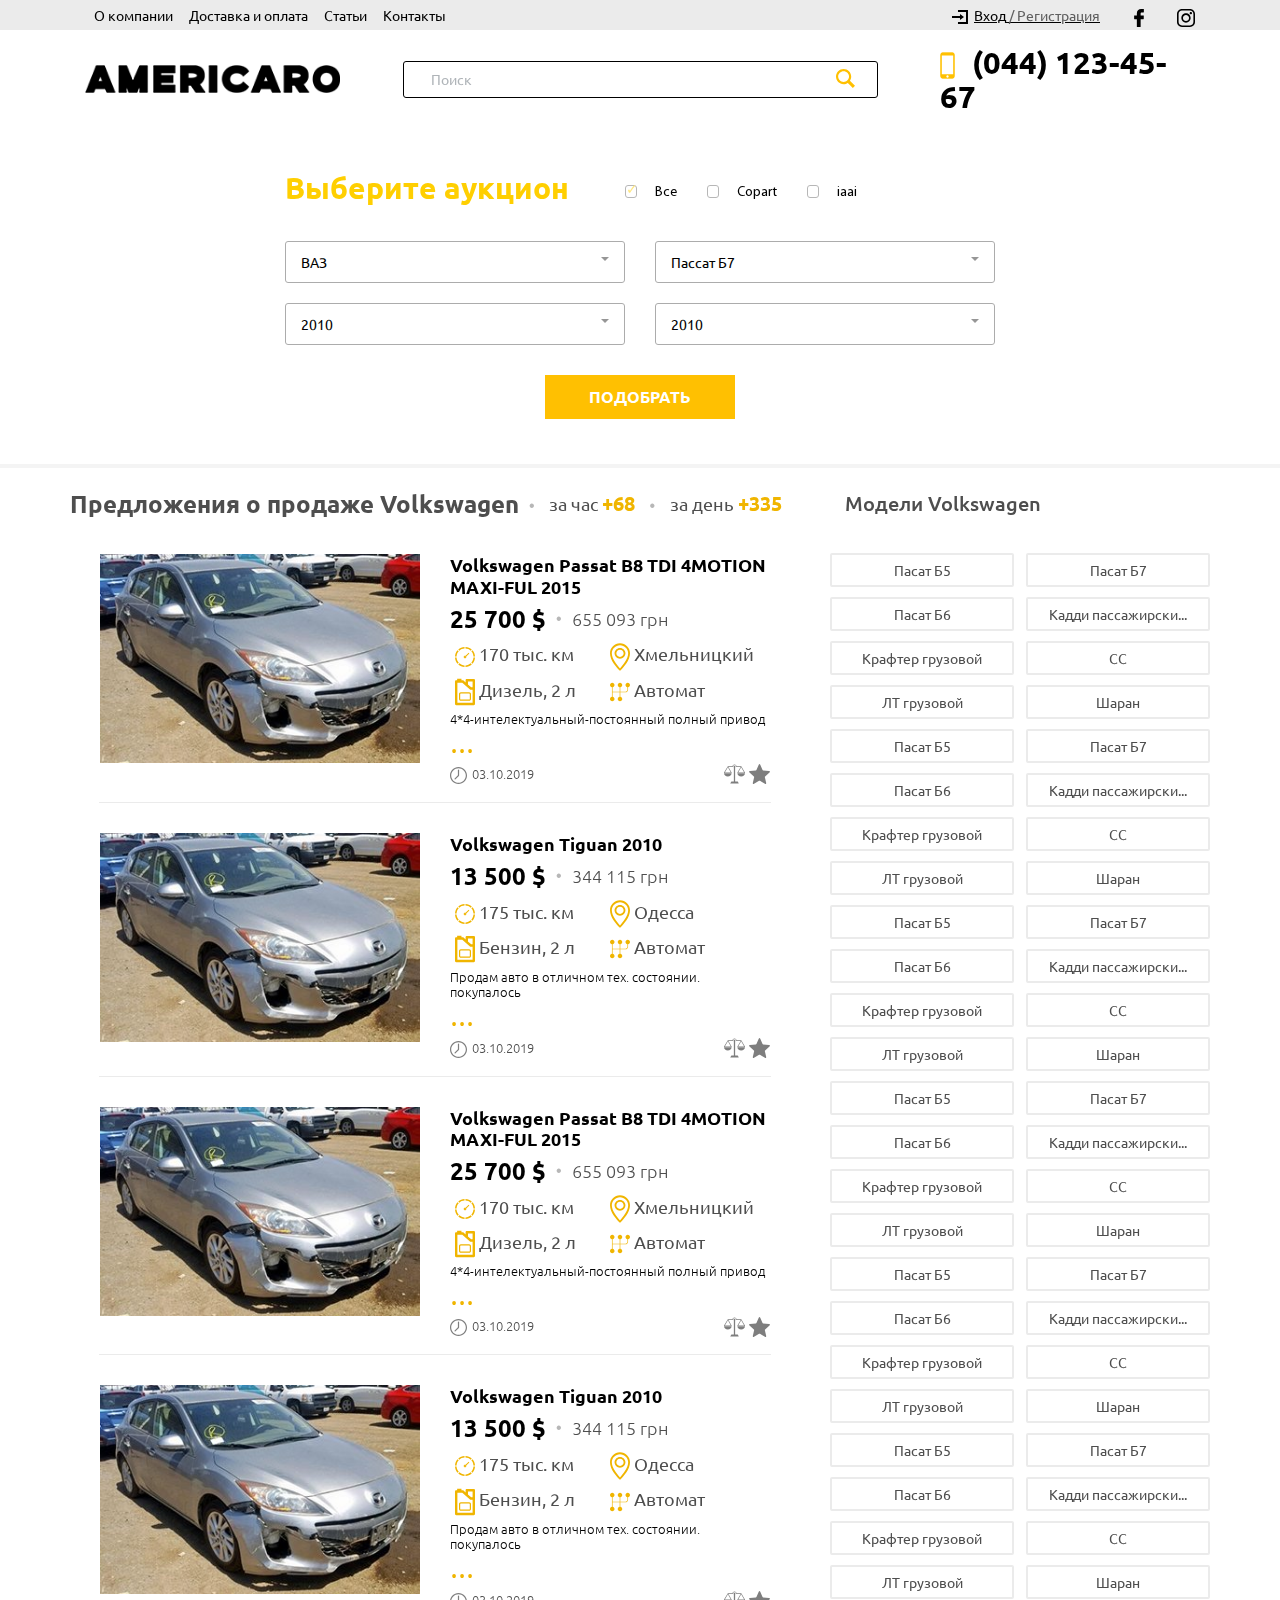
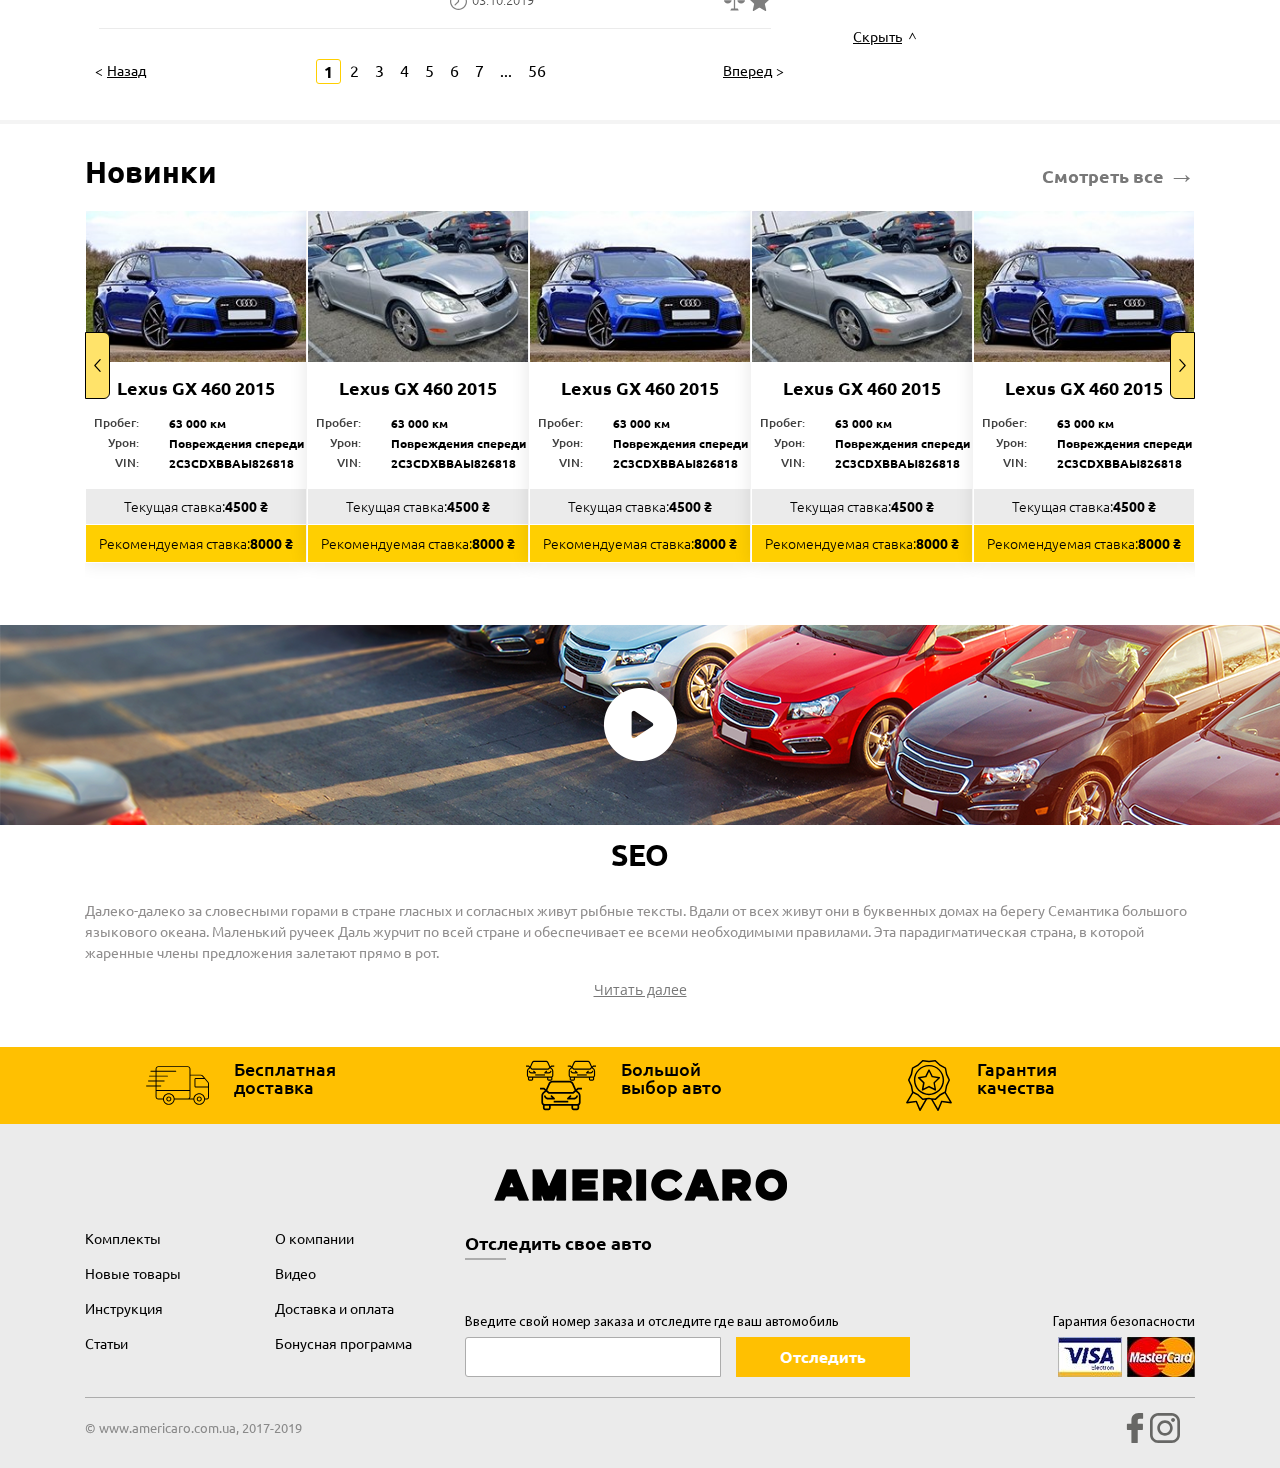
==== commit f77b26a9: "editing  pages" ====
--- a/src/catalog.html
+++ b/src/catalog.html
@@ -15,8 +15,8 @@
 <header class="header">
     <div class="header__background">
         <div class="container ">
-            <div class="row header__heading">
-                <nav class="p-0 navbar navbar-expand-lg navbar-light bg-ligh col-7 col-lg-6   ">
+            <div class="row header__heading justify-content-between">
+                <nav class="header__navbar navbar navbar-expand-lg navbar-light bg-ligh col-7 col-lg-6   ">
                     <button class="navbar-toggler" type="button" data-toggle="collapse"
                             data-target="#navbarSupportedContent"
                             aria-controls="navbarSupportedContent" aria-expanded="false" aria-label="Toggle navigation">
@@ -39,15 +39,22 @@
                         </ul>
                     </div>
                 </nav>
-                <div class="row">
-                    <a href="#" class="header__authorization"><img src="img/home/authorization.svg" alt="authorization"
-                                                                   class="header__authorization--image"><span
-                            class="header__authorization--entrance">Вход</span>
-                        <span class="header__authorization--registry">/ Регистрация</span>
-                    </a>
-                    <div class="header__social content-row">
-                        <a href="#"><img src="img/home/facebook_logo.svg" alt="facebook" class="header__icon"></a>
-                        <a href="#"><img src="img/home/instagram_logo.svg" alt="instagram" class="header__icon"></a>
+                <div class="col-5 col-lg-4 ">
+                    <div class="row  header__inner align-items-center">
+                        <a href="#" class="header__authorization col-3 col-md-9 col-lg-9"><img src="img/home/authorization.svg"
+                                                                                               alt="authorization"
+                                                                                               class="header__authorization--image"><span
+                                class="header__authorization--entrance">Вход</span>
+                            <span class="header__authorization--registry">/ Регистрация</span>
+                        </a>
+                        <div class=" col-7 col-md-3 col-lg-3">
+                            <div class="header__social  row justify-content-around align-items-center">
+                                <a href="#"><img src="img/home/facebook_logo.svg" alt="facebook"
+                                                 class="header__icon"></a>
+                                <a href="#"><img src="img/home/instagram_logo.svg" alt="instagram" class="header__icon"></a>
+                            </div>
+                        </div>
+
                     </div>
                 </div>
             </div>
--- a/src/style/css/style.css
+++ b/src/style/css/style.css
@@ -1 +1 @@
-.title{font-family:'Ubuntu', sans-serif;font-size:30px;line-height:30px;font-weight:bold;color:#000000}.button{background-color:#ffc001;font-family:'Ubuntu', sans-serif;font-size:16px;line-height:30px;font-weight:700;color:#ffffff;border-radius:0}.all-link{font-size:18px;line-height:30px;font-weight:700;color:#787878;text-align:right}.all-link__arrow{font-size:27px;font-weight:900}.all-link:hover{text-decoration:none;color:#ffc001}.image{max-width:100%;display:block;margin:0 auto}.header{font-family:'Ubuntu', sans-serif;position:relative}.header__background{background:#ebebeb;margin-bottom:15px;padding:0 10px}.header__heading{-webkit-box-pack:justify;-ms-flex-pack:justify;justify-content:space-between;-webkit-box-align:center;-ms-flex-align:center;align-items:center}.header__menu{padding:0;list-style-type:none;margin:0}.header__link{text-decoration:none;font-size:14px;line-height:30px;font-weight:400;color:#000000;padding:0}.header__icon{width:18px;height:18px;margin-right:11px}.header__authorization{font-size:14px;line-height:30px;font-weight:400;text-decoration:underline;-webkit-text-decoration-color:#000000;text-decoration-color:#000000;margin-right:50px}.header__authorization:hover{text-decoration:none}.header__authorization--entrance{color:#000000}.header__authorization--registry{color:#5f5f5f}.header__authorization--image{width:16px;height:14px;margin-right:13px}.header__social{-webkit-box-align:center;-ms-flex-align:center;align-items:center}.header__phone{font-family:'Ubuntu', sans-serif;font-size:30.6px;line-height:34px;font-weight:700;color:#000000;text-decoration:none}.header__phone--image{margin-right:10px}.header__phone:hover{text-decoration:none;color:#ffcf01}.header__phone--text{font-family:'Ubuntu', sans-serif}.header__content{-webkit-box-pack:justify;-ms-flex-pack:justify;justify-content:space-between;-webkit-box-align:center;-ms-flex-align:center;align-items:center}.header__form{border:1px solid #000000;border-radius:3px}.header__input{opacity:0.54;border:none;font-size:14px;line-height:30px;font-weight:400;color:#000000;width:90%}.header__button{background:url("../../img/home/magnifier.svg") no-repeat;border:none;padding:10px 13px}.header__button:active,.header__button:focus,.header__button:hover,.header__button:visited{border:none;background-color:transparent;-webkit-box-shadow:none;box-shadow:none}.btn-outline-success:not(:disabled):not(.disabled).active,.btn-outline-success:not(:disabled):not(.disabled):active,.show>.btn-outline-success.dropdown-toggle{border:none;background-color:transparent;-webkit-box-shadow:none;box-shadow:none}.btn-outline-success:not(:disabled):not(.disabled).active:focus,.btn-outline-success:not(:disabled):not(.disabled):active:focus,.show>.btn-outline-success.dropdown-toggle:focus{-webkit-box-shadow:none;box-shadow:none}.header__input:active,.header__input:focus,.header__input:hover,.header__input:visited{outline:0;outline-offset:0;border:none;-webkit-box-shadow:none;box-shadow:none}.header__menu .header__item .header__link{color:#000000}.auction{padding:60px 0;font-family:'Ubuntu', sans-serif}.auction__heading{-webkit-box-align:center;-ms-flex-align:center;align-items:center;margin-bottom:30px}.auction__title{color:#ffcf01}.auction__button{background-color:#ffffff;border:1px solid #acacac;border-radius:3px;font-size:14px;line-height:30px;font-weight:400;color:#000000;text-align:left;padding:5px 15px}.auction__button:after{margin:0;position:absolute;right:15px;top:15px;color:#969696}.auction__list{margin-bottom:20px}.auction__menu{width:95%;overflow-y:scroll;height:250px;left:-1px!important}.auction__menu::-webkit-scrollbar{width:12px;background-color:#e1e1e1}.auction__menu::-webkit-scrollbar-thumb{background-color:#b7b7b7;border-radius:4px;height:31px}.auction__label{font-family:'Myriad Pro Regular';font-size:14.2px;line-height:30px;font-weight:400;color:#000000;padding:0 0 0 30px;margin:0 30px 0 0;position:relative;cursor:pointer}.auction__label:before{content:"";border-radius:3px;opacity:0.5;border:1px solid #707070;background:#ffffff;width:12px;height:13px;position:absolute;top:7px;left:0}.auction__check[type=checkbox]{display:none}.auction__link{font-family:'Ubuntu', sans-serif;font-size:14px;line-height:30px;font-weight:400;color:#000000}.auction__form{padding:0}.auction__inner{margin-bottom:10px}.auction__check[type=checkbox]:checked+.auction__label:before{content:"\2713";display:-webkit-box;display:-ms-flexbox;display:flex;-webkit-box-align:center;-ms-flex-align:center;align-items:center;color:#ffcf01}.purchase{background:#f8f4db;padding:55px 0;font-family:'Ubuntu', sans-serif}.purchase__title{margin-bottom:40px}.purchase__element{padding:12px;width:25%;z-index:99;position:relative}.purchase__element--one{border-bottom:1px solid #000000}.purchase__element--one:after{content:"";position:absolute;top:1px;left:0;border:1px solid #000000;width:100%;height:100%;z-index:-1;clip:rect(auto, 128px, 249px, auto)}.purchase__element--one:before{content:"";width:8px;height:8px;background-color:#000000;border-radius:50%;position:absolute;top:-3px;left:45%}.purchase__element--two:after{content:"";position:absolute;top:1px;left:0;border:1px solid #000000;width:100%;height:100%;z-index:-1;clip:rect(auto, 128px, 249px, auto)}.purchase__element--two:before{content:"";position:absolute;bottom:1px;right:0;border:1px solid #000000;width:100%;height:100%;z-index:-1;clip:rect(auto, 128px, 249px, auto);-webkit-transform:rotate(180deg);-ms-transform:rotate(180deg);transform:rotate(180deg)}.purchase__element--three:after{content:"";position:absolute;top:1px;left:0;border:1px solid #000000;width:100%;height:100%;z-index:-1;clip:rect(auto, 128px, 1px, auto)}.purchase__element--three:before{content:"";position:absolute;bottom:1px;right:0;border:1px solid #000000;width:100%;height:100%;z-index:-1;clip:rect(auto, 128px, 249px, auto);-webkit-transform:rotate(180deg);-ms-transform:rotate(180deg);transform:rotate(180deg)}.purchase__element--fo{border-top:1px solid #000000}.purchase__element--fo:after{content:"";width:8px;height:8px;background-color:#000000;border-radius:50%;position:absolute;bottom:-3px;right:44%}.purchase__element--fo:before{content:"";position:absolute;bottom:1px;right:0;border:1px solid #000000;width:100%;height:100%;z-index:-1;clip:rect(auto, 128px, 267px, auto);-webkit-transform:rotate(180deg);-ms-transform:rotate(180deg);transform:rotate(180deg)}.purchase__element--center:after{content:"";position:absolute;top:-6px;left:45%;width:0;height:0;border-top:7px solid transparent;border-left:10px solid #000000;border-bottom:7px solid transparent}.purchase__element--center:before{content:"";position:absolute;bottom:-6px;right:44%;width:0;height:0;border-top:7px solid transparent;border-left:10px solid #000000;border-bottom:7px solid transparent}.purchase__item{-webkit-box-shadow:1px 3px 10px 0 rgba(0, 0, 0, 0.07);box-shadow:1px 3px 10px 0 rgba(0, 0, 0, 0.07);padding:0;width:100%;z-index:99;height:100%}.purchase__item--white{background-color:#ffffff}.purchase__item--yellow{background-color:#ffcf01}.purchase__name{font-size:22px;line-height:30px;font-weight:700;display:block;margin-bottom:25px;text-align:center;white-space:pre-line;font-family:'Ubuntu', sans-serif}.purchase__text{font-size:15px;line-height:1.2;font-weight:400;text-align:center;display:block}.purchase__info{padding:0 10% 30px}.purchase__picture{border-radius:0px 0px 50px 0px;width:68px;height:58px;padding-top:10px;padding-left:10px}.purchase__picture--inner{padding-left:20px}.purchase__picture--white{background-color:#ffffff}.purchase__picture--yellow{background-color:#ffcf01}.new{padding:33px 0 12px;font-family:'Ubuntu', sans-serif}.new__heading{margin-bottom:15px}.new__slider{padding-bottom:50px}.new__element{background-color:#ffffff;-webkit-box-shadow:0 0 17px 1px rgba(0, 0, 0, 0.09);box-shadow:0 0 17px 1px rgba(0, 0, 0, 0.09);width:20%;border-top:1px solid transparent;border-left:1px solid transparent;border-right:1px solid transparent;text-align:center;height:calc(100% - 14%)}.new__element:hover{border-color:#ffe36a}.new__name{font-size:18px;line-height:1.2;font-weight:bold;color:#000000;display:block;margin-bottom:15px}.new__list{font-size:12px;line-height:20px;font-weight:500;color:#414141;list-style-type:none;text-align:right}.new__values{font-size:12px;line-height:20px;font-weight:bold;color:#000000;list-style-type:none;text-align:left}.new__rate{font-size:14px;line-height:1.2;font-weight:300;color:#000000;width:100%;border-radius:0;padding:9px 0;margin:0 0 1px}.new__rate--price{font-weight:bold}.new__rate--current{background-color:#ebebeb}.new__rate--recommended{background-color:#ffcf01}.new__more{position:absolute;bottom:-50px;left:0;height:50px;width:100%;background:white;-webkit-box-shadow:0 0 17px 1px rgba(0, 0, 0, 0.09);box-shadow:0 0 17px 1px rgba(0, 0, 0, 0.09);border-bottom:1px solid #ffe36a;border-left:1px solid #ffe36a;border-right:1px solid #ffe36a;display:none;font-family:'Open Sans', sans-serif;padding:20px 0 10px;font-size:12px;text-decoration:underline;color:#4e4e4e}.new__more:hover{color:#ffcf01}.new__image{margin-bottom:15px}.new__prev{width:25px;height:67px;border:1px solid #000000;background-color:#ffe36a;border-radius:0 6px 6px 0;top:122px;opacity:1}.new__prev--icon{background:url("../../img/home/arrow-slider.svg") no-repeat;-webkit-transform:rotate(180deg);-ms-transform:rotate(180deg);transform:rotate(180deg);width:7px;height:13px}.new__next{opacity:1;width:25px;height:67px;border:1px solid #000000;background-color:#ffe36a;border-radius:6px 0 0 6px;top:122px}.new__next--icon{background:url("../../img/home/arrow-slider.svg") no-repeat;width:7px;height:13px}@media (min-width:991px) and (max-width:2560px){#carousel-example .carousel-inner .active.new__element.carousel-item+.carousel-item+.carousel-item+.carousel-item+.carousel-item+.carousel-item{position:absolute;top:0;right:-20%;z-index:-1;display:block;visibility:visible;height:auto}}@media (min-width:768px) and (max-width:991px){#carousel-example .carousel-inner .active.new__element.carousel-item+.carousel-item+.carousel-item+.carousel-item{position:absolute;top:0;right:-33.3333%;z-index:-1;display:block;visibility:visible;height:auto}}@media (min-width:576px) and (max-width:768px){#carousel-example .carousel-inner .active.new__element.carousel-item+.carousel-item+.carousel-item{position:absolute;top:0;right:-50%;z-index:-1;display:block;visibility:visible;height:auto}}@media (min-width:576px){#carousel-example .carousel-item{margin-right:0}#carousel-example .carousel-inner .active+.carousel-item{display:block}#carousel-example .carousel-inner .carousel-item.active:not(.carousel-item-right):not(.carousel-item-left),#carousel-example .carousel-inner .carousel-item.active:not(.carousel-item-right):not(.carousel-item-left)+.carousel-item{-webkit-transition:none;-o-transition:none;transition:none}#carousel-example .carousel-inner .carousel-item-next{position:relative;-webkit-transform:translate3d(0, 0, 0);transform:translate3d(0, 0, 0)}#carousel-example .active.carousel-item-left+.carousel-item-next.carousel-item-left,#carousel-example .carousel-item-next.carousel-item-left+.carousel-item,#carousel-example .carousel-item-next.carousel-item-left+.carousel-item+.carousel-item{position:relative;-webkit-transform:translate3d(-100%, 0, 0);transform:translate3d(-100%, 0, 0);visibility:visible}#carousel-example .carousel-inner .carousel-item-prev.carousel-item-right{position:absolute;top:0;left:0;z-index:-1;display:block;visibility:visible}#carousel-example .active.carousel-item-right+.carousel-item-prev.carousel-item-right,#carousel-example .carousel-item-prev.carousel-item-right+.carousel-item,#carousel-example .carousel-item-prev.carousel-item-right+.carousel-item+.carousel-item{position:relative;-webkit-transform:translate3d(100%, 0, 0);transform:translate3d(100%, 0, 0);visibility:visible;display:block}}@media (min-width:768px){#carousel-example .carousel-inner .active+.carousel-item+.carousel-item{display:block}#carousel-example .carousel-inner .carousel-item.active:not(.carousel-item-right):not(.carousel-item-left)+.carousel-item+.carousel-item{-webkit-transition:none;-o-transition:none;transition:none}#carousel-example .carousel-inner .carousel-item-next{position:relative;-webkit-transform:translate3d(0, 0, 0);transform:translate3d(0, 0, 0)}#carousel-example .carousel-item-next.carousel-item-left+.carousel-item+.carousel-item+.carousel-item{position:relative;-webkit-transform:translate3d(-100%, 0, 0);transform:translate3d(-100%, 0, 0);visibility:visible}#carousel-example .carousel-item-prev.carousel-item-right+.carousel-item+.carousel-item+.carousel-item{position:relative;-webkit-transform:translate3d(100%, 0, 0);transform:translate3d(100%, 0, 0);visibility:visible;display:block}}@media (min-width:991px){#carousel-example .carousel-inner .active+.carousel-item+.carousel-item+.carousel-item{display:block}#carousel-example .carousel-inner .carousel-item.active:not(.carousel-item-right):not(.carousel-item-left)+.carousel-item+.carousel-item+.carousel-item{-webkit-transition:none;-o-transition:none;transition:none}#carousel-example .carousel-inner .active.carousel-item+.carousel-item+.carousel-item+.carousel-item+.carousel-item+.carousel-item{position:absolute;top:0;right:-25%;z-index:-1;display:block;visibility:visible}#carousel-example .carousel-item-next.carousel-item-left+.carousel-item+.carousel-item+.carousel-item+.carousel-item{position:relative;-webkit-transform:translate3d(-100%, 0, 0);transform:translate3d(-100%, 0, 0);visibility:visible}#carousel-example .carousel-item-prev.carousel-item-right+.carousel-item+.carousel-item+.carousel-item+.carousel-item{position:relative;-webkit-transform:translate3d(100%, 0, 0);transform:translate3d(100%, 0, 0);visibility:visible;display:block}}@media (min-width:1200px){#carousel-example .carousel-inner .active+.carousel-item+.carousel-item+.carousel-item+.carousel-item{display:block}#carousel-example .carousel-inner .carousel-item.active:not(.carousel-item-right):not(.carousel-item-left)+.carousel-item+.carousel-item+.carousel-item+.carousel-item{-webkit-transition:none;-o-transition:none;transition:none}#carousel-example .carousel-inner .active.carousel-item+.carousel-item+.carousel-item+.carousel-item+.carousel-item+.carousel-item{position:absolute;top:0;right:-20%;z-index:-1;display:block;visibility:visible}#carousel-example .carousel-item-next.carousel-item-left+.carousel-item+.carousel-item+.carousel-item+.carousel-item+.carousel-item{position:relative;-webkit-transform:translate3d(-100%, 0, 0);transform:translate3d(-100%, 0, 0);visibility:visible}#carousel-example .carousel-item-prev.carousel-item-right+.carousel-item+.carousel-item+.carousel-item+.carousel-item+.carousel-item{position:relative;-webkit-transform:translate3d(100%, 0, 0);transform:translate3d(100%, 0, 0);visibility:visible;display:block}}.new__element:hover .new__more{display:block}.video{padding:0 0 15px}.video__image{background:url("../../img/home/video-bg.png") no-repeat;background-size:cover;height:200px}.video__modal{position:fixed;z-index:100000;left:0;top:0;width:100%;height:100%;overflow:auto;background-color:#000;background-color:rgba(0, 0, 0, 0.8);padding-top:60px}.video__modal--hide{display:none}.video__element{width:60%;height:50%;background-color:hsla(0, 0%, 100%, 0.15);margin:5% auto;padding:40px;border-radius:5px;position:relative}.video__close{width:24px;height:24px;position:absolute;display:block;right:12px;top:12px;cursor:pointer;border:none;outline:0}.video__item{position:relative;width:100%;height:calc(100% - 40px);padding-top:40px;overflow:hidden}.video__item--wrap{position:absolute;top:0;left:0;width:100%;height:100%}.brands{font-family:'Ubuntu', sans-serif;padding:40px 0}.brands__select{display:none;margin-bottom:15px}.brands__heading{margin-bottom:45px}.brands__list{padding:0;list-style-type:none;border:none;margin-bottom:15px}.brands__item{font-size:16px;line-height:30px;font-weight:500;width:125px}.brands__item--link{color:#939393;text-decoration:none;display:-webkit-box;display:-ms-flexbox;display:flex;-webkit-box-orient:vertical;-webkit-box-direction:normal;-ms-flex-direction:column;flex-direction:column;-webkit-box-align:center;-ms-flex-align:center;align-items:center}.brands__item--link:hover{color:#ffc001;text-decoration:none}.brands__item--active{position:relative}.brands__item--active:after{content:"";position:absolute;bottom:-25px;left:50px;width:0;height:0;border-left:10px solid transparent;border-right:10px solid transparent;border-top:10px solid #ffc001;z-index:99}.brands__item--active:before{content:"";position:absolute;bottom:-30px;left:45px;width:0;height:0;border-left:15px solid transparent;border-right:15px solid transparent;border-top:15px solid #ffffff;z-index:9}.brands__active{position:relative;color:#ffc001}.brands__active:after{content:"";position:absolute;bottom:-35px;left:40px;width:0;height:0;border-left:20px solid transparent;border-right:20px solid transparent;border-top:20px solid #d9d9d9}.brands__icon{max-width:90px;height:40px}.brands__icon path{fill:#939393}.brands__icon--bus path{stroke:#939393;fill:none}.brands__icon--bus path{stroke:#939393;fill:none}.brands__icon--color path{stroke:none}.brands__dropdown{background-color:#f8f4db;border-top:3px solid #d9d9d9;padding:30px 0 20px}.brands__element{font-size:12px;line-height:29px;font-weight:400;width:125px;margin-bottom:10px}.brands__element--link{color:#000000;text-decoration:none;display:-webkit-box;display:-ms-flexbox;display:flex;-webkit-box-orient:vertical;-webkit-box-direction:normal;-ms-flex-direction:column;flex-direction:column;-webkit-box-align:center;-ms-flex-align:center;align-items:center}.brands__element--link:hover{color:#ffc001;text-decoration:none}.brands__logo{max-width:50px;height:40px}.brands__active .brands__icon path{fill:#000000}.brands__active .brands__icon--bus path{stroke:#000000;fill:none}.brands__item:hover .brands__item--link .brands__icon path{fill:#000000}.brands__item:hover .brands__item--link .brands__icon--filter{-webkit-filter:brightness(0.1);filter:brightness(0.1)}.brands__item:hover .brands__item--link .brands__icon--bus path{stroke:#000000;fill:none}.info{font-family:'Ubuntu', sans-serif;margin-bottom:57px}.info__heading{margin-bottom:22px}.info__element{background-color:#ffffff;-webkit-box-shadow:0 0 17px 1px rgba(0, 0, 0, 0.09);box-shadow:0 0 17px 1px rgba(0, 0, 0, 0.09);padding:30px}.info__calendar{margin-right:10px}.info__data{font-size:14px;line-height:21px;font-weight:400;color:#1d1d1d;display:block;margin-bottom:25px}.info__name{font-size:20px;line-height:30px;font-weight:500;color:#1d1d1d;display:block;margin-bottom:15px}.info__text{font-size:14px;line-height:24px;font-weight:400;color:#1d1d1d;margin-bottom:60px}.info__link{font-size:16px;line-height:30px;font-weight:700;color:#ffc001}.info__link:hover{text-decoration:none;color:#000000}.info__arrow{width:14px;height:9px}.info__tabs{font-size:18px;line-height:27px;font-weight:900;text-transform:uppercase;color:#000000;display:block}.info__tabs:hover{text-decoration:none;color:#ffc001}.info__nav{border-color:#ffe36a;text-align:center}.info__item{padding:0}.info__nav .active{border-bottom:8px solid #ffc001}.seo{font-family:'Ubuntu', sans-serif;margin-bottom:43px}.seo__title{margin-bottom:30px}.seo__text{font-size:14.1px;line-height:21px;font-weight:400;color:#908e8e;margin-bottom:12px}.seo__link{font-family:'Open Sans', sans-serif;font-size:14px;line-height:29px;font-weight:400;color:#787878;text-decoration:underline}.seo__link:hover{text-decoration:none;color:#ffc001}.advantages{background-color:#ffc001;padding:13px 0;font-family:'Ubuntu', sans-serif}.advantages__name{font-size:18px;line-height:18px;font-weight:500;color:#000000;width:50%}.advantages__element{width:20%}.advantages__image{margin-right:25px}.footer{background:#ebebeb;padding:45px 0 25px;font-family:'Ubuntu', sans-serif}.footer__logo{margin-bottom:20px}.footer__link{font-size:14px;line-height:35px;font-weight:400;color:#000000}.footer__link:hover{text-decoration:none;color:#ffc001}.footer__name{font-size:18px;line-height:29px;font-weight:700;color:#000000;position:relative;margin-bottom:50px;display:block}.footer__name:after{content:"";position:absolute;top:30px;left:0;width:41px;height:1px;border:1px solid #acacac}.footer__text{font-family:"Myriad Pro Regular";font-size:14px;line-height:29px;font-weight:400;color:#000000}.footer__input{background-color:#ffffff;border:1px solid #acacac;border-radius:3px;height:40px;margin-right:15px}.footer__button{padding:4px 43px}.footer__guarantee{text-align:right}.footer__visa{margin-right:5px}.footer__card{margin:0;-webkit-box-pack:end;-ms-flex-pack:end;justify-content:flex-end}.footer__line{border-bottom:1px solid #acacac;margin-bottom:15px}.footer__inner{margin-bottom:20px}.footer__address{font-size:13px;line-height:30px;font-weight:400;color:#8a8a8a}.footer__address:hover{text-decoration:none;color:#ffc001}.footer__facebook{width:30px;height:30px;fill:#676765}.footer__instagram{width:30px;height:30px;fill:#676765}.footer__input::-webkit-inner-spin-button,.footer__input::-webkit-outer-spin-button{-webkit-appearance:none;margin:0}.profile{background:#f4f4f4;padding:40px 0}.profile__innerIcon{margin-right:5px}.profile__label{font-size:17.5px;line-height:37px}.profile__label:before{top:12px}.profile__detail{height:20px}.profile__detail:before{top:0;left:10px}.profile__remove{font-family:'Myriad Pro Regular';font-size:17.1px;line-height:36px;font-weight:400;color:#000000;text-align:right}.profile__remove:hover{color:#f0b500;text-decoration:none}.profile__mark{font-family:'Myriad Pro Regular';font-size:17.5px;line-height:37px;font-weight:400;text-decoration:none;color:#000000;width:55%}.profile__mark--button{padding:0;border:none;text-decoration:underline}.profile__mark--button:hover{color:#f0b500;text-decoration:underline}.profile__item{background:#ffffff;border:1px solid #e1e1e1;padding:30px 0;margin-bottom:10px}.profile__picture{font-family:'Ubuntu', sans-serif;font-size:13px;font-weight:300;text-decoration:underline;color:#4e4e4e;display:block}.profile__picture--image path{fill:#7e7e7e}.profile__picture:hover{color:#f0b500}.profile__image{margin-bottom:25px}.profile__title{font-family:'Ubuntu', sans-serif;font-size:18px;line-height:1.2;font-weight:700;color:#000000}.profile__priceDolar{font-family:'Ubuntu', sans-serif;font-size:24px;line-height:1.2;font-weight:700;color:#000000}.profile__circle{color:#b7b7b7;margin:0 10px}.profile__priceUan{font-family:'Ubuntu', sans-serif;font-size:18px;line-height:1.2;font-weight:300;color:#4e4e4e}.profile__data{font-family:'Ubuntu', sans-serif;font-size:13px;font-weight:300;color:#4e4e4e}.profile__data--image path{fill:#7e7e7e}.profile__delete{border:1px solid #e1e1e1;border-radius:3px;font-family:'Ubuntu', sans-serif;font-size:12px;font-weight:300;color:#4e4e4e;padding:5px}.profile__delete:hover{border-color:#ffcf01;text-decoration:none;color:#4e4e4e}.profile__delete--image path{fill:#7e7e7e}.profile__name{font-family:'Ubuntu', sans-serif;font-size:24px;line-height:1.2;font-weight:700;color:#000000}.profile__text{font-family:'Ubuntu', sans-serif;font-size:18px;line-height:24px;font-weight:300;color:#7e7e7e;display:block}.profile__text--bold{font-weight:bold}.profile__show{text-decoration:underline}.profile__show:hover{text-decoration:none;color:#ffc001}.profile__number{font-family:'Ubuntu', sans-serif;font-size:20px;line-height:19px;font-weight:500;color:#000000}.profile__button{padding:8px;border:none;text-align:center;width:100%}.profile__button:hover{color:#000000}.profile__button--icon path{fill:#ffffff}.profile__list{padding:0 5px;font-family:'Ubuntu', sans-serif;font-size:18px;font-weight:400;color:#4e4e4e;margin:0}.profile__icon{max-width:20px;max-height:28px}.profile__icon path{fill:#f0b500}.profile__element{margin-bottom:5px;width:50%}.profile__wrap{margin-bottom:20px}.profile__info{border-left:1px solid #e1e1e1}.profile__form{padding:0}.profile__delete:hover .profile__delete--image path{fill:#f0b500}.profile__picture:hover .profile__picture--image path{fill:#f0b500}.profile__remove:hover .profile__remove--icon path{fill:#f0b500}.profile__mark--button:hover .profile__mark--icon path{fill:#f0b500}.profile__button:hover .profile__button--icon path{fill:#000000}.catalog{border-top:4px solid #f4f4f4;border-bottom:4px solid #f4f4f4;padding:20px 0}.catalog__auction{padding-bottom:45px}.catalog__heading{margin-bottom:35px}.catalog__title{color:#4e4e4e;font-size:24px;margin:0}.catalog__time{font-family:'Ubuntu', sans-serif;font-size:18px;line-height:30px;font-weight:400;color:#4e4e4e}.catalog__time--quantity{font-family:'Ubuntu', sans-serif;font-size:20px;line-height:30px;font-weight:700;color:#f0b500}.catalog__item{margin-bottom:40px}.catalog__item:after{content:"";position:absolute;width:92%;left:4%;bottom:-10px;border-bottom:1px solid #ebebeb}.catalog__text{font-family:'Ubuntu', sans-serif;font-size:13px;line-height:1.2;font-weight:300;color:#000000;margin:0}.catalog__more{font-family:'Ubuntu', sans-serif;font-size:33px;line-height:28px;font-weight:300;color:#f0b500}.catalog__more:hover{text-decoration:none;color:#000000}.catalog__icon{width:21px;height:20px}.catalog__icon path{fill:#7e7e7e}.catalog__subtitle{margin:0}.catalog__inner{padding:7px 15px}.catalog__info{display:-webkit-box;display:-ms-flexbox;display:flex;-webkit-box-orient:vertical;-webkit-box-direction:normal;-ms-flex-direction:column;flex-direction:column;-webkit-box-pack:justify;-ms-flex-pack:justify;justify-content:space-between}.catalog__link{font-family:'Ubuntu', sans-serif;font-size:16px;line-height:23px;font-weight:400;color:#000000;border:none;margin:0 1px;padding:0 7px}.catalog__link:hover{text-decoration:none;color:#ffc001}.catalog__link--active{font-weight:700;border:1px solid #ffcf01;border-radius:3px}.catalog__link--button{font-size:13.9px;font-weight:400;text-decoration:underline}.catalog__link--pre{position:relative}.catalog__link--pre:before{content:"\003C";position:absolute;top:0;left:-5px}.catalog__link--next{position:relative}.catalog__link--next:before{content:"\003E";position:absolute;top:0;right:-5px}.catalog__page{margin-right:23%}.catalog__model{font-family:'Ubuntu', sans-serif;font-size:20px;line-height:30px;font-weight:500;color:#4e4e4e;margin-bottom:35px;display:block}.catalog__box--item{background-color:#ffffff;border:2px solid #ebebeb;border-radius:2px;width:184px;text-align:center;margin-bottom:10px}.catalog__box--link{font-family:'Ubuntu', sans-serif;font-size:14px;line-height:30px;font-weight:400;color:#4e4e4e}.catalog__box--link:hover{text-decoration:none;color:#ffc001}.catalog__hide{position:relative}.catalog__hide:after{content:"\003E";position:absolute;top:-3px;right:-5px;-webkit-transform:rotate(-90deg);-ms-transform:rotate(-90deg);transform:rotate(-90deg)}.product{padding:35px 0}.product__box{padding:0}.product__item{width:716px;max-height:407px}.product__slider{position:relative;margin-bottom:20px}.product__image{width:100%}.product__example{width:11%;cursor:pointer}.product__inner{margin-bottom:10px}.product__heading{margin-bottom:20px}.product__link:hover{text-decoration:none;color:#ffc001}.product__navigation{margin-right:20px}.product__navigation--link{font-family:'Ubuntu', sans-serif;font-size:12px;line-height:1.2;font-weight:300;color:#4e4e4e}.product__navigation--marker{position:relative}.product__navigation--marker:after{content:"";position:absolute;top:12px;right:-11px;width:4px;height:4px;background-color:#ffcf01;border-radius:50%}.product__current-rate{font-family:'Ubuntu', sans-serif;font-size:18px;line-height:1.2;font-weight:300;color:#4e4e4e}.product__current-rate--bold{font-family:'Ubuntu', sans-serif;font-size:24px;line-height:1.2;font-weight:700;color:#000000}.product__table{border:1px solid #e1e1e1;border-radius:3px;margin-bottom:20px}.product__table--heading{background-color:#ffcf01;font-family:'Ubuntu', sans-serif;font-size:18px;font-weight:bold;color:#000000}.product__table--name{font-family:'Ubuntu', sans-serif;font-size:15px;line-height:20px;font-weight:400;color:#7e7e7e;width:50%}.product__table--value{font-family:'Ubuntu', sans-serif;font-size:15px;line-height:20px;font-weight:400;color:#000000;width:50%}.product__table--red{color:#fd3f3f}.product__table--total{background-color:#e1e1e1;border-radius:0px 0px 3px 3px;color:#000000}.product__table--total td{color:#000000}.product__input{border:1px solid #e1e1e1;border-radius:3px;width:100%;text-align:center}.product__payment{width:65%}.product__payment--value{width:35%}.product__button{font-family:'Ubuntu', sans-serif;font-size:16.1px;line-height:20px;font-weight:400;color:#000000;padding:5px 5px;border:1px solid #e1e1e1;border-radius:3px;background:transparent}.product__title{font-family:'Ubuntu', sans-serif;font-size:16px;line-height:21px;font-weight:700;color:#000000}.product__subtitle{font-family:'Ubuntu', sans-serif;font-size:14px;line-height:21px;font-weight:500;color:#000000}.product__text{font-family:'Ubuntu', sans-serif;font-size:14px;line-height:21px;font-weight:300;color:#000000}.product__wrap{background-color:#f8f4db;padding:20px}.product__dropdown{display:inline-block}.product__table .product__calculator--input{padding:0}.product__table thead th{border-bottom:none}.product__border tbody td{border:none}.product__element tbody td{border-color:transparent}.product__border tbody tr{position:relative}.product__border tbody tr:after{content:"";position:absolute;left:2%;width:95%;border-bottom:1px solid #e1e1e1}.product__border--small tbody tr{border-bottom:1px solid #e1e1e1}.product__table td,.product__table th{padding:9px 15px}.product__table .product__payment{padding-right:0}.product__table .product__table--value{padding-left:0}.product__slider #thumbcarousel .carousel-inner .product__flex{display:-webkit-box;display:-ms-flexbox;display:flex;-webkit-box-orient:horizontal;-webkit-box-direction:normal;-ms-flex-direction:row;flex-direction:row;width:100%}.product__input::-webkit-inner-spin-button,.product__input::-webkit-outer-spin-button{-webkit-appearance:none;margin:0}@font-face{font-family:'Myriad Pro Regular';src:url('../../fonts/MyriadPro-Regular.eot');src:url('../../fonts/MyriadPro-Regular.eot?#iefix') format('embedded-opentype'), url('../../fonts/MyriadPro-Regular.woff') format('woff'), url('../../fonts/MyriadPro-Regular.ttf') format('truetype');font-weight:normal;font-style:normal}body{overflow-x:hidden}@media screen and (max-width:1200px){.header__phone{font-size:24.6px}.auction__link{font-size:13px}.new__element{width:25%}.purchase__element--center:after{left:51%}.purchase__element--center:before{right:52%}.purchase__element--one:before{left:51%}.purchase__element--fo:after{right:51%}.purchase__element--one:after{clip:rect(auto, 128px, 267px, auto)}.purchase__element--two:after{clip:rect(auto, 128px, 267px, auto)}.purchase__element--two:before{clip:rect(auto, 128px, 266px, auto)}.purchase__element--three:before{clip:rect(auto, 128px, 266px, auto)}.profile__element{width:100%}.catalog__box--item{width:155px}.brands__item{font-size:14px;width:106px}}@media screen and (max-width:992px){.auction__heading{-webkit-box-orient:vertical;-webkit-box-direction:normal;-ms-flex-direction:column;flex-direction:column;-webkit-box-align:center;-ms-flex-align:center;align-items:center}.title{text-align:center}.auction__title{margin-bottom:30px}.new__element{width:33%}.advantages__element{width:35%}.footer__name{margin-bottom:15px}.header__heading{-webkit-box-align:start;-ms-flex-align:start;align-items:start}.info__inner{margin-bottom:20px}.purchase__element{width:50%}.purchase__element--one:before{display:none}.purchase__element--one:after{display:none}.purchase__element--center:after{display:none}.purchase__element--center:before{display:none}.purchase__element--one:before{display:none}.purchase__element--fo:after{display:none}.purchase__element--two:after{display:none}.purchase__element--two:before{display:none}.purchase__element--three:before{display:none}.purchase__element--fo:before{display:none}.purchase__element--three:after{display:none}.purchase__element--one{border:none}.purchase__element--fo{border:none}.profile__button{width:50%}.profile__wrapper{margin-bottom:10px}.profile__mark{width:30%}.catalog__page{margin-right:13%}.catalog__box--item{margin:0 auto 10px}.brands__select{display:block}.brands__list{display:none}.header__logo{margin:0 auto 20px}}@media screen and (max-width:768px){.header__authorization--entrance,.header__authorization--registry{display:none}.header__authorization{margin-right:11px}.header__phone--text{display:none}.auction__wrap{margin:0}.new__element{width:50%}.advantages__element{width:70%;margin-bottom:20px;-webkit-box-align:center;-ms-flex-align:center;align-items:center;-ms-flex-pack:distribute;justify-content:space-around}.footer__list{text-align:center}.footer__guarantee{text-align:center}.footer__card{-webkit-box-pack:center;-ms-flex-pack:center;justify-content:center}.input-group{margin-bottom:10px}.info__element{padding:20px}.profile__remove{text-align:center;width:100%}.profile__form{text-align:center;width:100%}.profile__mark{text-align:center;width:100%}.catalog__box{padding:0 15px}}@media screen and (max-width:576px){.auction__link{font-size:12px}.title{font-size:22px}.new__element{width:100%}.footer__button{padding:4px 10px}.all-link{font-size:15px}.all-link__arrow{font-size:20px}.info__tabs{font-size:14px}.purchase__element{width:85%;margin:0 auto}.advantages__name{text-align:center}.brands__dropdown{width:100%;margin:0 auto}.brands__list{width:100%;margin:0 auto}.profile__button{width:95%}.catalog__link--visible{display:none}.pagination{-ms-flex-pack:distribute;justify-content:space-around}.catalog__page{margin-right:0}.product__heading{padding:0 10px}.product__wrapper{padding:0 10px}.product__border tbody tr:after{display:none}.product__border tbody tr{border-bottom:1px solid #e1e1e1}}+.title{font-family:'Ubuntu', sans-serif;font-size:30px;line-height:30px;font-weight:bold;color:#000000}.button{background-color:#ffc001;font-family:'Ubuntu', sans-serif;font-size:16px;line-height:30px;font-weight:700;color:#ffffff;border-radius:0}.all-link{font-size:18px;line-height:30px;font-weight:700;color:#787878;text-align:right}.all-link__arrow{font-size:27px;font-weight:900}.all-link:hover{text-decoration:none;color:#ffc001}.image{max-width:100%;display:block;margin:0 auto}.header{font-family:'Ubuntu', sans-serif;position:relative}.header__background{background:#ebebeb;margin-bottom:15px;padding:0 10px}.header__heading{-webkit-box-pack:justify;-ms-flex-pack:justify;justify-content:space-between;-webkit-box-align:center;-ms-flex-align:center;align-items:center}.header__menu{padding:0;list-style-type:none;margin:0}.header__link{text-decoration:none;font-size:14px;line-height:30px;font-weight:400;color:#000000;padding:0}.header__navbar{padding:0 1rem}.header__icon{width:18px;height:18px}.header__inner{-webkit-box-pack:justify;-ms-flex-pack:justify;justify-content:space-between}.header__authorization{font-size:14px;line-height:30px;font-weight:400;text-decoration:underline;-webkit-text-decoration-color:#000000;text-decoration-color:#000000;text-align:right}.header__authorization:hover{text-decoration:none}.header__authorization--entrance{color:#000000}.header__authorization--registry{color:#5f5f5f}.header__authorization--image{width:16px;height:14px;margin-right:6px}.header__social{-webkit-box-align:center;-ms-flex-align:center;align-items:center}.header__phone{font-family:'Ubuntu', sans-serif;font-size:30.6px;line-height:34px;font-weight:700;color:#000000;text-decoration:none}.header__phone--image{margin-right:10px}.header__phone:hover{text-decoration:none;color:#ffcf01}.header__phone--text{font-family:'Ubuntu', sans-serif}.header__content{-webkit-box-pack:justify;-ms-flex-pack:justify;justify-content:space-between;-webkit-box-align:center;-ms-flex-align:center;align-items:center}.header__form{border:1px solid #000000;border-radius:3px}.header__input{opacity:0.54;border:none;font-size:14px;line-height:30px;font-weight:400;color:#000000;width:90%}.header__button{background:url("../../img/home/magnifier.svg") no-repeat;border:none;padding:10px 13px}.header__button:active,.header__button:focus,.header__button:hover,.header__button:visited{border:none;background-color:transparent;-webkit-box-shadow:none;box-shadow:none}.btn-outline-success:not(:disabled):not(.disabled).active,.btn-outline-success:not(:disabled):not(.disabled):active,.show>.btn-outline-success.dropdown-toggle{border:none;background-color:transparent;-webkit-box-shadow:none;box-shadow:none}.btn-outline-success:not(:disabled):not(.disabled).active:focus,.btn-outline-success:not(:disabled):not(.disabled):active:focus,.show>.btn-outline-success.dropdown-toggle:focus{-webkit-box-shadow:none;box-shadow:none}.header__input:active,.header__input:focus,.header__input:hover,.header__input:visited{outline:0;outline-offset:0;border:none;-webkit-box-shadow:none;box-shadow:none}.header__menu .header__item .header__link{color:#000000}.auction{padding:60px 0;font-family:'Ubuntu', sans-serif}.auction__heading{-webkit-box-align:center;-ms-flex-align:center;align-items:center;margin-bottom:30px}.auction__title{color:#ffcf01}.auction__button{background-color:#ffffff;border:1px solid #acacac;border-radius:3px;font-size:14px;line-height:30px;font-weight:400;color:#000000;text-align:left;padding:5px 15px}.auction__button:after{margin:0;position:absolute;right:15px;top:15px;color:#969696}.auction__list{margin-bottom:20px}.auction__menu{width:95%;overflow-y:scroll;height:250px;left:-1px!important}.auction__menu::-webkit-scrollbar{width:12px;background-color:#e1e1e1}.auction__menu::-webkit-scrollbar-thumb{background-color:#b7b7b7;border-radius:4px;height:31px}.auction__label{font-family:'Myriad Pro Regular';font-size:14.2px;line-height:30px;font-weight:400;color:#000000;padding:0 0 0 30px;margin:0 30px 0 0;position:relative;cursor:pointer}.auction__label:before{content:"";border-radius:3px;opacity:0.5;border:1px solid #707070;background:#ffffff;width:12px;height:13px;position:absolute;top:7px;left:0}.auction__check[type=checkbox]{display:none}.auction__link{font-family:'Ubuntu', sans-serif;font-size:14px;line-height:30px;font-weight:400;color:#000000}.auction__form{padding:0}.auction__inner{margin-bottom:10px}.auction__check[type=checkbox]:checked+.auction__label:before{content:"\2713";display:-webkit-box;display:-ms-flexbox;display:flex;-webkit-box-align:center;-ms-flex-align:center;align-items:center;color:#ffcf01}.purchase{background:#f8f4db;padding:55px 0;font-family:'Ubuntu', sans-serif}.purchase__title{margin-bottom:40px}.purchase__element{padding:12px;width:25%;z-index:99;position:relative}.purchase__element--one{border-bottom:1px solid #000000}.purchase__element--one:after{content:"";position:absolute;top:1px;left:0;border:1px solid #000000;width:100%;height:100%;z-index:-1;clip:rect(auto, 128px, 249px, auto)}.purchase__element--one:before{content:"";width:8px;height:8px;background-color:#000000;border-radius:50%;position:absolute;top:-3px;left:45%}.purchase__element--two:after{content:"";position:absolute;top:1px;left:0;border:1px solid #000000;width:100%;height:100%;z-index:-1;clip:rect(auto, 128px, 249px, auto)}.purchase__element--two:before{content:"";position:absolute;bottom:1px;right:0;border:1px solid #000000;width:100%;height:100%;z-index:-1;clip:rect(auto, 128px, 249px, auto);-webkit-transform:rotate(180deg);-ms-transform:rotate(180deg);transform:rotate(180deg)}.purchase__element--three:after{content:"";position:absolute;top:1px;left:0;border:1px solid #000000;width:100%;height:100%;z-index:-1;clip:rect(auto, 128px, 1px, auto)}.purchase__element--three:before{content:"";position:absolute;bottom:1px;right:0;border:1px solid #000000;width:100%;height:100%;z-index:-1;clip:rect(auto, 128px, 249px, auto);-webkit-transform:rotate(180deg);-ms-transform:rotate(180deg);transform:rotate(180deg)}.purchase__element--fo{border-top:1px solid #000000}.purchase__element--fo:after{content:"";width:8px;height:8px;background-color:#000000;border-radius:50%;position:absolute;bottom:-3px;right:44%}.purchase__element--fo:before{content:"";position:absolute;bottom:1px;right:0;border:1px solid #000000;width:100%;height:100%;z-index:-1;clip:rect(auto, 128px, 267px, auto);-webkit-transform:rotate(180deg);-ms-transform:rotate(180deg);transform:rotate(180deg)}.purchase__element--center:after{content:"";position:absolute;top:-6px;left:45%;width:0;height:0;border-top:7px solid transparent;border-left:10px solid #000000;border-bottom:7px solid transparent}.purchase__element--center:before{content:"";position:absolute;bottom:-6px;right:44%;width:0;height:0;border-top:7px solid transparent;border-left:10px solid #000000;border-bottom:7px solid transparent}.purchase__item{-webkit-box-shadow:1px 3px 10px 0 rgba(0, 0, 0, 0.07);box-shadow:1px 3px 10px 0 rgba(0, 0, 0, 0.07);padding:0;width:100%;z-index:99;height:100%}.purchase__item--white{background-color:#ffffff}.purchase__item--yellow{background-color:#ffcf01}.purchase__name{font-size:22px;line-height:30px;font-weight:700;display:block;margin-bottom:25px;text-align:center;white-space:pre-line;font-family:'Ubuntu', sans-serif}.purchase__text{font-size:15px;line-height:1.2;font-weight:400;text-align:center;display:block}.purchase__info{padding:0 10% 30px}.purchase__picture{border-radius:0px 0px 50px 0px;width:68px;height:58px;padding-top:10px;padding-left:10px}.purchase__picture--inner{padding-left:20px}.purchase__picture--white{background-color:#ffffff}.purchase__picture--yellow{background-color:#ffcf01}.new{padding:33px 0 12px;font-family:'Ubuntu', sans-serif}.new__heading{margin-bottom:15px}.new__slider{padding-bottom:50px}.new__element{background-color:#ffffff;-webkit-box-shadow:0 0 17px 1px rgba(0, 0, 0, 0.09);box-shadow:0 0 17px 1px rgba(0, 0, 0, 0.09);width:20%;border-top:1px solid transparent;border-left:1px solid transparent;border-right:1px solid transparent;text-align:center;height:calc(100% - 14%)}.new__element:hover{border-color:#ffe36a}.new__name{font-size:18px;line-height:1.2;font-weight:bold;color:#000000;display:block;margin-bottom:15px}.new__list{font-size:12px;line-height:20px;font-weight:500;color:#414141;list-style-type:none;text-align:right}.new__values{font-size:12px;line-height:20px;font-weight:bold;color:#000000;list-style-type:none;text-align:left}.new__rate{font-size:14px;line-height:1.2;font-weight:300;color:#000000;width:100%;border-radius:0;padding:9px 0;margin:0 0 1px}.new__rate--price{font-weight:bold}.new__rate--current{background-color:#ebebeb}.new__rate--recommended{background-color:#ffcf01}.new__more{position:absolute;bottom:-50px;left:0;height:50px;width:100%;background:white;-webkit-box-shadow:0 0 17px 1px rgba(0, 0, 0, 0.09);box-shadow:0 0 17px 1px rgba(0, 0, 0, 0.09);border-bottom:1px solid #ffe36a;border-left:1px solid #ffe36a;border-right:1px solid #ffe36a;display:none;font-family:'Open Sans', sans-serif;padding:20px 0 10px;font-size:12px;text-decoration:underline;color:#4e4e4e}.new__more:hover{color:#ffcf01}.new__image{margin-bottom:15px}.new__prev{width:25px;height:67px;border:1px solid #000000;background-color:#ffe36a;border-radius:0 6px 6px 0;top:122px;opacity:1}.new__prev--icon{background:url("../../img/home/arrow-slider.svg") no-repeat;-webkit-transform:rotate(180deg);-ms-transform:rotate(180deg);transform:rotate(180deg);width:7px;height:13px}.new__next{opacity:1;width:25px;height:67px;border:1px solid #000000;background-color:#ffe36a;border-radius:6px 0 0 6px;top:122px}.new__next--icon{background:url("../../img/home/arrow-slider.svg") no-repeat;width:7px;height:13px}@media (min-width:991px) and (max-width:2560px){#carousel-example .carousel-inner .active.new__element.carousel-item+.carousel-item+.carousel-item+.carousel-item+.carousel-item+.carousel-item{position:absolute;top:0;right:-20%;z-index:-1;display:block;visibility:visible;height:auto}}@media (min-width:768px) and (max-width:991px){#carousel-example .carousel-inner .active.new__element.carousel-item+.carousel-item+.carousel-item+.carousel-item{position:absolute;top:0;right:-33.3333%;z-index:-1;display:block;visibility:visible;height:auto}}@media (min-width:576px) and (max-width:768px){#carousel-example .carousel-inner .active.new__element.carousel-item+.carousel-item+.carousel-item{position:absolute;top:0;right:-50%;z-index:-1;display:block;visibility:visible;height:auto}}@media (min-width:576px){#carousel-example .carousel-item{margin-right:0}#carousel-example .carousel-inner .active+.carousel-item{display:block}#carousel-example .carousel-inner .carousel-item.active:not(.carousel-item-right):not(.carousel-item-left),#carousel-example .carousel-inner .carousel-item.active:not(.carousel-item-right):not(.carousel-item-left)+.carousel-item{-webkit-transition:none;-o-transition:none;transition:none}#carousel-example .carousel-inner .carousel-item-next{position:relative;-webkit-transform:translate3d(0, 0, 0);transform:translate3d(0, 0, 0)}#carousel-example .active.carousel-item-left+.carousel-item-next.carousel-item-left,#carousel-example .carousel-item-next.carousel-item-left+.carousel-item,#carousel-example .carousel-item-next.carousel-item-left+.carousel-item+.carousel-item{position:relative;-webkit-transform:translate3d(-100%, 0, 0);transform:translate3d(-100%, 0, 0);visibility:visible}#carousel-example .carousel-inner .carousel-item-prev.carousel-item-right{position:absolute;top:0;left:0;z-index:-1;display:block;visibility:visible}#carousel-example .active.carousel-item-right+.carousel-item-prev.carousel-item-right,#carousel-example .carousel-item-prev.carousel-item-right+.carousel-item,#carousel-example .carousel-item-prev.carousel-item-right+.carousel-item+.carousel-item{position:relative;-webkit-transform:translate3d(100%, 0, 0);transform:translate3d(100%, 0, 0);visibility:visible;display:block}}@media (min-width:768px){#carousel-example .carousel-inner .active+.carousel-item+.carousel-item{display:block}#carousel-example .carousel-inner .carousel-item.active:not(.carousel-item-right):not(.carousel-item-left)+.carousel-item+.carousel-item{-webkit-transition:none;-o-transition:none;transition:none}#carousel-example .carousel-inner .carousel-item-next{position:relative;-webkit-transform:translate3d(0, 0, 0);transform:translate3d(0, 0, 0)}#carousel-example .carousel-item-next.carousel-item-left+.carousel-item+.carousel-item+.carousel-item{position:relative;-webkit-transform:translate3d(-100%, 0, 0);transform:translate3d(-100%, 0, 0);visibility:visible}#carousel-example .carousel-item-prev.carousel-item-right+.carousel-item+.carousel-item+.carousel-item{position:relative;-webkit-transform:translate3d(100%, 0, 0);transform:translate3d(100%, 0, 0);visibility:visible;display:block}}@media (min-width:991px){#carousel-example .carousel-inner .active+.carousel-item+.carousel-item+.carousel-item{display:block}#carousel-example .carousel-inner .carousel-item.active:not(.carousel-item-right):not(.carousel-item-left)+.carousel-item+.carousel-item+.carousel-item{-webkit-transition:none;-o-transition:none;transition:none}#carousel-example .carousel-inner .active.carousel-item+.carousel-item+.carousel-item+.carousel-item+.carousel-item+.carousel-item{position:absolute;top:0;right:-25%;z-index:-1;display:block;visibility:visible}#carousel-example .carousel-item-next.carousel-item-left+.carousel-item+.carousel-item+.carousel-item+.carousel-item{position:relative;-webkit-transform:translate3d(-100%, 0, 0);transform:translate3d(-100%, 0, 0);visibility:visible}#carousel-example .carousel-item-prev.carousel-item-right+.carousel-item+.carousel-item+.carousel-item+.carousel-item{position:relative;-webkit-transform:translate3d(100%, 0, 0);transform:translate3d(100%, 0, 0);visibility:visible;display:block}}@media (min-width:1200px){#carousel-example .carousel-inner .active+.carousel-item+.carousel-item+.carousel-item+.carousel-item{display:block}#carousel-example .carousel-inner .carousel-item.active:not(.carousel-item-right):not(.carousel-item-left)+.carousel-item+.carousel-item+.carousel-item+.carousel-item{-webkit-transition:none;-o-transition:none;transition:none}#carousel-example .carousel-inner .active.carousel-item+.carousel-item+.carousel-item+.carousel-item+.carousel-item+.carousel-item{position:absolute;top:0;right:-20%;z-index:-1;display:block;visibility:visible}#carousel-example .carousel-item-next.carousel-item-left+.carousel-item+.carousel-item+.carousel-item+.carousel-item+.carousel-item{position:relative;-webkit-transform:translate3d(-100%, 0, 0);transform:translate3d(-100%, 0, 0);visibility:visible}#carousel-example .carousel-item-prev.carousel-item-right+.carousel-item+.carousel-item+.carousel-item+.carousel-item+.carousel-item{position:relative;-webkit-transform:translate3d(100%, 0, 0);transform:translate3d(100%, 0, 0);visibility:visible;display:block}}.new__element:hover .new__more{display:block}.video{padding:0 0 15px}.video__image{background:url("../../img/home/video-bg.png") no-repeat;background-size:cover;height:200px}.video__modal{position:fixed;z-index:100000;left:0;top:0;width:100%;height:100%;overflow:auto;background-color:#000;background-color:rgba(0, 0, 0, 0.8);padding-top:60px}.video__modal--hide{display:none}.video__element{width:60%;height:50%;background-color:hsla(0, 0%, 100%, 0.15);margin:5% auto;padding:40px;border-radius:5px;position:relative}.video__close{width:24px;height:24px;position:absolute;display:block;right:12px;top:12px;cursor:pointer;border:none;outline:0}.video__item{position:relative;width:100%;height:calc(100% - 40px);padding-top:40px;overflow:hidden}.video__item--wrap{position:absolute;top:0;left:0;width:100%;height:100%}.brands{font-family:'Ubuntu', sans-serif;padding:40px 0}.brands__select{display:none;margin-bottom:15px}.brands__heading{margin-bottom:45px}.brands__list{padding:0;list-style-type:none;border:none;margin-bottom:15px}.brands__item{font-size:16px;line-height:30px;font-weight:500;width:125px}.brands__item--link{color:#939393;text-decoration:none;display:-webkit-box;display:-ms-flexbox;display:flex;-webkit-box-orient:vertical;-webkit-box-direction:normal;-ms-flex-direction:column;flex-direction:column;-webkit-box-align:center;-ms-flex-align:center;align-items:center}.brands__item--link:hover{color:#ffc001;text-decoration:none}.brands__item--active{position:relative}.brands__item--active:after{content:"";position:absolute;bottom:-25px;left:50px;width:0;height:0;border-left:10px solid transparent;border-right:10px solid transparent;border-top:10px solid #ffc001;z-index:99}.brands__item--active:before{content:"";position:absolute;bottom:-30px;left:45px;width:0;height:0;border-left:15px solid transparent;border-right:15px solid transparent;border-top:15px solid #ffffff;z-index:9}.brands__active{position:relative;color:#ffc001}.brands__active:after{content:"";position:absolute;bottom:-35px;left:40px;width:0;height:0;border-left:20px solid transparent;border-right:20px solid transparent;border-top:20px solid #d9d9d9}.brands__icon{max-width:90px;height:40px}.brands__icon path{fill:#939393}.brands__icon--bus path{stroke:#939393;fill:none}.brands__icon--bus path{stroke:#939393;fill:none}.brands__icon--color path{stroke:none}.brands__dropdown{background-color:#f8f4db;border-top:3px solid #d9d9d9;padding:30px 0 20px}.brands__element{font-size:12px;line-height:29px;font-weight:400;width:125px;margin-bottom:10px}.brands__element--link{color:#000000;text-decoration:none;display:-webkit-box;display:-ms-flexbox;display:flex;-webkit-box-orient:vertical;-webkit-box-direction:normal;-ms-flex-direction:column;flex-direction:column;-webkit-box-align:center;-ms-flex-align:center;align-items:center}.brands__element--link:hover{color:#ffc001;text-decoration:none}.brands__logo{max-width:50px;height:40px}.brands__active .brands__icon path{fill:#000000}.brands__active .brands__icon--bus path{stroke:#000000;fill:none}.brands__active .brands__icon--filter{-webkit-filter:brightness(0.1);filter:brightness(0.1)}.brands__item:hover .brands__item--link .brands__icon path{fill:#000000}.brands__item:hover .brands__item--link .brands__icon--filter{-webkit-filter:brightness(0.1);filter:brightness(0.1)}.brands__item:hover .brands__item--link .brands__icon--bus path{stroke:#000000;fill:none}.info{font-family:'Ubuntu', sans-serif;margin-bottom:57px}.info__heading{margin-bottom:22px}.info__element{background-color:#ffffff;-webkit-box-shadow:0 0 17px 1px rgba(0, 0, 0, 0.09);box-shadow:0 0 17px 1px rgba(0, 0, 0, 0.09);padding:30px}.info__calendar{margin-right:10px}.info__data{font-size:14px;line-height:21px;font-weight:400;color:#1d1d1d;display:block;margin-bottom:25px}.info__name{font-size:20px;line-height:30px;font-weight:500;color:#1d1d1d;display:block;margin-bottom:15px}.info__text{font-size:14px;line-height:24px;font-weight:400;color:#1d1d1d;margin-bottom:60px}.info__link{font-size:16px;line-height:30px;font-weight:700;color:#ffc001}.info__link:hover{text-decoration:none;color:#000000}.info__arrow{width:14px;height:9px}.info__tabs{font-size:18px;line-height:27px;font-weight:900;text-transform:uppercase;color:#000000;display:block}.info__tabs:hover{text-decoration:none;color:#ffc001}.info__nav{border-color:#ffe36a;text-align:center}.info__item{padding:0}.info__nav .active{border-bottom:8px solid #ffc001}.seo{font-family:'Ubuntu', sans-serif;margin-bottom:43px}.seo__title{margin-bottom:30px}.seo__text{font-size:14.1px;line-height:21px;font-weight:400;color:#908e8e;margin-bottom:12px}.seo__link{font-family:'Open Sans', sans-serif;font-size:14px;line-height:29px;font-weight:400;color:#787878;text-decoration:underline}.seo__link:hover{text-decoration:none;color:#ffc001}.advantages{background-color:#ffc001;padding:13px 0;font-family:'Ubuntu', sans-serif}.advantages__name{font-size:18px;line-height:18px;font-weight:500;color:#000000;width:50%}.advantages__element{width:20%}.advantages__image{margin-right:25px}.footer{background:#ebebeb;padding:45px 0 25px;font-family:'Ubuntu', sans-serif}.footer__logo{margin-bottom:20px}.footer__link{font-size:14px;line-height:35px;font-weight:400;color:#000000}.footer__link:hover{text-decoration:none;color:#ffc001}.footer__name{font-size:18px;line-height:29px;font-weight:700;color:#000000;position:relative;margin-bottom:50px;display:block}.footer__name:after{content:"";position:absolute;top:30px;left:0;width:41px;height:1px;border:1px solid #acacac}.footer__text{font-family:"Myriad Pro Regular";font-size:14px;line-height:29px;font-weight:400;color:#000000}.footer__input{background-color:#ffffff;border:1px solid #acacac;border-radius:3px;height:40px;margin-right:15px}.footer__button{padding:4px 43px}.footer__guarantee{text-align:right}.footer__visa{margin-right:5px}.footer__card{margin:0;-webkit-box-pack:end;-ms-flex-pack:end;justify-content:flex-end}.footer__line{border-bottom:1px solid #acacac;margin-bottom:15px}.footer__inner{margin-bottom:20px}.footer__address{font-size:13px;line-height:30px;font-weight:400;color:#8a8a8a}.footer__address:hover{text-decoration:none;color:#ffc001}.footer__facebook{width:30px;height:30px;fill:#676765}.footer__instagram{width:30px;height:30px;fill:#676765}.footer__input::-webkit-inner-spin-button,.footer__input::-webkit-outer-spin-button{-webkit-appearance:none;margin:0}.profile{background:#f4f4f4;padding:40px 0}.profile__innerIcon{margin-right:5px}.profile__label{font-size:17.5px;line-height:37px}.profile__label:before{top:12px}.profile__detail{height:20px}.profile__detail:before{top:0;left:10px}.profile__remove{font-family:'Myriad Pro Regular';font-size:17.1px;line-height:36px;font-weight:400;color:#000000;text-align:right}.profile__remove:hover{color:#f0b500;text-decoration:none}.profile__mark{font-family:'Myriad Pro Regular';font-size:17.5px;line-height:37px;font-weight:400;text-decoration:none;color:#000000;width:55%}.profile__mark--button{padding:0;border:none;text-decoration:underline}.profile__mark--button:hover{color:#f0b500;text-decoration:underline}.profile__item{background:#ffffff;border:1px solid #e1e1e1;padding:30px 0;margin-bottom:10px}.profile__picture{font-family:'Ubuntu', sans-serif;font-size:13px;font-weight:300;text-decoration:underline;color:#4e4e4e;display:block}.profile__picture--image path{fill:#7e7e7e}.profile__picture:hover{color:#f0b500}.profile__image{margin-bottom:25px}.profile__title{font-family:'Ubuntu', sans-serif;font-size:18px;line-height:1.2;font-weight:700;color:#000000}.profile__priceDolar{font-family:'Ubuntu', sans-serif;font-size:24px;line-height:1.2;font-weight:700;color:#000000}.profile__circle{color:#b7b7b7;margin:0 10px}.profile__priceUan{font-family:'Ubuntu', sans-serif;font-size:18px;line-height:1.2;font-weight:300;color:#4e4e4e}.profile__data{font-family:'Ubuntu', sans-serif;font-size:13px;font-weight:300;color:#4e4e4e}.profile__data--image path{fill:#7e7e7e}.profile__delete{border:1px solid #e1e1e1;border-radius:3px;font-family:'Ubuntu', sans-serif;font-size:12px;font-weight:300;color:#4e4e4e;padding:5px}.profile__delete:hover{border-color:#ffcf01;text-decoration:none;color:#4e4e4e}.profile__delete--image path{fill:#7e7e7e}.profile__name{font-family:'Ubuntu', sans-serif;font-size:24px;line-height:1.2;font-weight:700;color:#000000}.profile__text{font-family:'Ubuntu', sans-serif;font-size:18px;line-height:24px;font-weight:300;color:#7e7e7e;display:block}.profile__text--bold{font-weight:bold}.profile__show{text-decoration:underline}.profile__show:hover{text-decoration:none;color:#ffc001}.profile__number{font-family:'Ubuntu', sans-serif;font-size:20px;line-height:19px;font-weight:500;color:#000000}.profile__button{padding:8px;border:none;text-align:center;width:100%}.profile__button:hover{color:#000000}.profile__button--icon path{fill:#ffffff}.profile__list{padding:0 5px;font-family:'Ubuntu', sans-serif;font-size:18px;font-weight:400;color:#4e4e4e;margin:0}.profile__icon{max-width:20px;max-height:28px}.profile__icon path{fill:#f0b500}.profile__element{margin-bottom:5px;width:50%}.profile__wrap{margin-bottom:20px}.profile__info{border-left:1px solid #e1e1e1}.profile__form{padding:0}.profile__delete:hover .profile__delete--image path{fill:#f0b500}.profile__picture:hover .profile__picture--image path{fill:#f0b500}.profile__remove:hover .profile__remove--icon path{fill:#f0b500}.profile__mark--button:hover .profile__mark--icon path{fill:#f0b500}.profile__button:hover .profile__button--icon path{fill:#000000}.catalog{border-top:4px solid #f4f4f4;border-bottom:4px solid #f4f4f4;padding:20px 0}.catalog__auction{padding-bottom:45px}.catalog__heading{margin-bottom:35px}.catalog__title{color:#4e4e4e;font-size:24px;margin:0}.catalog__time{font-family:'Ubuntu', sans-serif;font-size:18px;line-height:30px;font-weight:400;color:#4e4e4e}.catalog__time--quantity{font-family:'Ubuntu', sans-serif;font-size:20px;line-height:30px;font-weight:700;color:#f0b500}.catalog__item{margin-bottom:40px}.catalog__item:after{content:"";position:absolute;width:92%;left:4%;bottom:-10px;border-bottom:1px solid #ebebeb}.catalog__text{font-family:'Ubuntu', sans-serif;font-size:13px;line-height:1.2;font-weight:300;color:#000000;margin:0}.catalog__more{font-family:'Ubuntu', sans-serif;font-size:33px;line-height:28px;font-weight:300;color:#f0b500}.catalog__more:hover{text-decoration:none;color:#000000}.catalog__icon{width:21px;height:20px}.catalog__icon path{fill:#7e7e7e}.catalog__subtitle{margin:0}.catalog__inner{padding:7px 15px}.catalog__info{display:-webkit-box;display:-ms-flexbox;display:flex;-webkit-box-orient:vertical;-webkit-box-direction:normal;-ms-flex-direction:column;flex-direction:column;-webkit-box-pack:justify;-ms-flex-pack:justify;justify-content:space-between}.catalog__link{font-family:'Ubuntu', sans-serif;font-size:16px;line-height:23px;font-weight:400;color:#000000;border:none;margin:0 1px;padding:0 7px}.catalog__link:hover{text-decoration:none;color:#ffc001}.catalog__link--active{font-weight:700;border:1px solid #ffcf01;border-radius:3px}.catalog__link--button{font-size:13.9px;font-weight:400;text-decoration:underline}.catalog__link--pre{position:relative}.catalog__link--pre:before{content:"\003C";position:absolute;top:0;left:-5px}.catalog__link--next{position:relative}.catalog__link--next:before{content:"\003E";position:absolute;top:0;right:-5px}.catalog__page{margin-right:23%}.catalog__model{font-family:'Ubuntu', sans-serif;font-size:20px;line-height:30px;font-weight:500;color:#4e4e4e;margin-bottom:35px;display:block}.catalog__box--item{background-color:#ffffff;border:2px solid #ebebeb;border-radius:2px;width:184px;text-align:center;margin-bottom:10px}.catalog__box--link{font-family:'Ubuntu', sans-serif;font-size:14px;line-height:30px;font-weight:400;color:#4e4e4e}.catalog__box--link:hover{text-decoration:none;color:#ffc001}.catalog__hide{position:relative}.catalog__hide:after{content:"\003E";position:absolute;top:-3px;right:-5px;-webkit-transform:rotate(-90deg);-ms-transform:rotate(-90deg);transform:rotate(-90deg)}.product{padding:35px 0}.product__box{padding:0}.product__slider{position:relative;margin-bottom:20px}.product__image{width:100%}.product__example{width:11%;cursor:pointer}.product__inner{margin-bottom:10px}.product__heading{margin-bottom:20px}.product__link:hover{text-decoration:none;color:#ffc001}.product__navigation{margin-right:20px}.product__navigation--link{font-family:'Ubuntu', sans-serif;font-size:12px;line-height:1.2;font-weight:300;color:#4e4e4e}.product__navigation--marker{position:relative}.product__navigation--marker:after{content:"";position:absolute;top:12px;right:-11px;width:4px;height:4px;background-color:#ffcf01;border-radius:50%}.product__current-rate{font-family:'Ubuntu', sans-serif;font-size:18px;line-height:1.2;font-weight:300;color:#4e4e4e}.product__current-rate--bold{font-family:'Ubuntu', sans-serif;font-size:24px;line-height:1.2;font-weight:700;color:#000000}.product__table{border:1px solid #e1e1e1;border-radius:3px;margin-bottom:20px}.product__table--heading{background-color:#ffcf01;font-family:'Ubuntu', sans-serif;font-size:18px;font-weight:bold;color:#000000}.product__table--name{font-family:'Ubuntu', sans-serif;font-size:15px;line-height:20px;font-weight:400;color:#7e7e7e;width:50%}.product__table--value{font-family:'Ubuntu', sans-serif;font-size:15px;line-height:20px;font-weight:400;color:#000000;width:50%}.product__table--red{color:#fd3f3f}.product__table--total{background-color:#e1e1e1;border-radius:0px 0px 3px 3px;color:#000000}.product__table--total td{color:#000000}.product__input{border:1px solid #e1e1e1;border-radius:3px;width:100%;text-align:center}.product__payment{width:65%}.product__payment--value{width:35%}.product__button{font-family:'Ubuntu', sans-serif;font-size:16.1px;line-height:20px;font-weight:400;color:#000000;padding:5px 5px;border:1px solid #e1e1e1;border-radius:3px;background:transparent}.product__title{font-family:'Ubuntu', sans-serif;font-size:16px;line-height:21px;font-weight:700;color:#000000}.product__subtitle{font-family:'Ubuntu', sans-serif;font-size:14px;line-height:21px;font-weight:500;color:#000000}.product__text{font-family:'Ubuntu', sans-serif;font-size:14px;line-height:21px;font-weight:300;color:#000000}.product__wrap{background-color:#f8f4db;padding:20px}.product__dropdown{display:inline-block}.product__table .product__calculator--input{padding:0}.product__table thead th{border-bottom:none}.product__border tbody td{border:none}.product__element tbody td{border-color:transparent}.product__border tbody tr{position:relative}.product__border tbody tr:after{content:"";position:absolute;left:2%;width:95%;border-bottom:1px solid #e1e1e1}.product__border--small tbody tr{border-bottom:1px solid #e1e1e1}.product__table td,.product__table th{padding:9px 15px}.product__table .product__payment{padding-right:0}.product__table .product__table--value{padding-left:0}.product__slider #thumbcarousel .carousel-inner .product__flex{display:-webkit-box;display:-ms-flexbox;display:flex;-webkit-box-orient:horizontal;-webkit-box-direction:normal;-ms-flex-direction:row;flex-direction:row;width:100%}.product__input::-webkit-inner-spin-button,.product__input::-webkit-outer-spin-button{-webkit-appearance:none;margin:0}@font-face{font-family:'Myriad Pro Regular';src:url('../../fonts/MyriadPro-Regular.eot');src:url('../../fonts/MyriadPro-Regular.eot?#iefix') format('embedded-opentype'), url('../../fonts/MyriadPro-Regular.woff') format('woff'), url('../../fonts/MyriadPro-Regular.ttf') format('truetype');font-weight:normal;font-style:normal}@media screen and (max-width:1200px){.header__phone{font-size:24.6px}.auction__link{font-size:13px}.new__element{width:25%}.purchase__element--center:after{left:51%}.purchase__element--center:before{right:52%}.purchase__element--one:before{left:51%}.purchase__element--fo:after{right:51%}.purchase__element--one:after{clip:rect(auto, 128px, 267px, auto)}.purchase__element--two:after{clip:rect(auto, 128px, 267px, auto)}.purchase__element--two:before{clip:rect(auto, 128px, 266px, auto)}.purchase__element--three:before{clip:rect(auto, 128px, 266px, auto)}.profile__element{width:100%}.catalog__box--item{width:155px}.brands__item{font-size:14px;width:106px}}@media screen and (max-width:992px){.auction__heading{-webkit-box-orient:vertical;-webkit-box-direction:normal;-ms-flex-direction:column;flex-direction:column;-webkit-box-align:center;-ms-flex-align:center;align-items:center}.title{text-align:center}.auction__title{margin-bottom:30px}.new__element{width:33%}.advantages__element{width:35%}.footer__name{margin-bottom:15px}.header__heading{-webkit-box-align:start;-ms-flex-align:start;align-items:start}.info__inner{margin-bottom:20px}.purchase__element{width:50%}.purchase__element--one:before{display:none}.purchase__element--one:after{display:none}.purchase__element--center:after{display:none}.purchase__element--center:before{display:none}.purchase__element--one:before{display:none}.purchase__element--fo:after{display:none}.purchase__element--two:after{display:none}.purchase__element--two:before{display:none}.purchase__element--three:before{display:none}.purchase__element--fo:before{display:none}.purchase__element--three:after{display:none}.purchase__element--one{border:none}.purchase__element--fo{border:none}.profile__button{width:50%}.profile__wrapper{margin-bottom:10px}.profile__mark{width:30%}.catalog__page{margin-right:13%}.catalog__box--item{margin:0 auto 10px}.brands__select{display:block}.brands__list{display:none}.header__logo{margin:0 auto 20px}}@media screen and (max-width:767px){.header__phone--text{display:none}}@media screen and (max-width:768px){.header__authorization--entrance,.header__authorization--registry{display:none}.header__inner{-webkit-box-pack:end;-ms-flex-pack:end;justify-content:flex-end}.auction__wrap{margin:0 auto}.new__element{width:50%}.advantages__element{width:70%;margin-bottom:20px;-webkit-box-align:center;-ms-flex-align:center;align-items:center;-ms-flex-pack:distribute;justify-content:space-around}.footer__list{text-align:center}.footer__guarantee{text-align:center}.footer__card{-webkit-box-pack:center;-ms-flex-pack:center;justify-content:center}.input-group{margin-bottom:10px}.info__element{padding:20px}.profile__remove{text-align:center;width:100%}.profile__form{text-align:center;width:100%}.profile__mark{text-align:center;width:100%}.catalog__box{padding:0 15px}}@media screen and (max-width:576px){.header__inner{-ms-flex-pack:distribute;justify-content:space-around}.auction__link{font-size:12px}.title{font-size:22px}.new__element{width:100%}.footer__button{padding:4px 10px}.all-link{font-size:15px}.all-link__arrow{font-size:20px}.info__tabs{font-size:14px}.purchase__element{width:85%;margin:0 auto}.advantages__name{text-align:center}.brands__dropdown{width:100%;margin:0 auto}.brands__list{width:100%;margin:0 auto}.profile__button{width:95%}.catalog__link--visible{display:none}.pagination{-ms-flex-pack:distribute;justify-content:space-around}.catalog__page{margin-right:0}.product__heading{padding:0 10px}.product__wrapper{padding:0 15px}.product__table--heading{font-size:16px;text-align:center}.product__border tbody tr:after{display:none}.product__table tbody tr{border-bottom:1px solid #e1e1e1}.footer__address{font-size:12px}.product__table tbody tr{position:relative;display:-webkit-box;display:-ms-flexbox;display:flex;-webkit-box-orient:vertical;-webkit-box-direction:normal;-ms-flex-direction:column;flex-direction:column;-webkit-box-align:center;-ms-flex-align:center;align-items:center}.product__table tbody td{border:none}.product__table--name{width:100%;text-align:center}.product__table--value{width:100%;text-align:center}.product__table .product__payment{padding-right:15px}.product__table .product__table--value{padding-left:15px}.product__table{border-collapse:inherit}}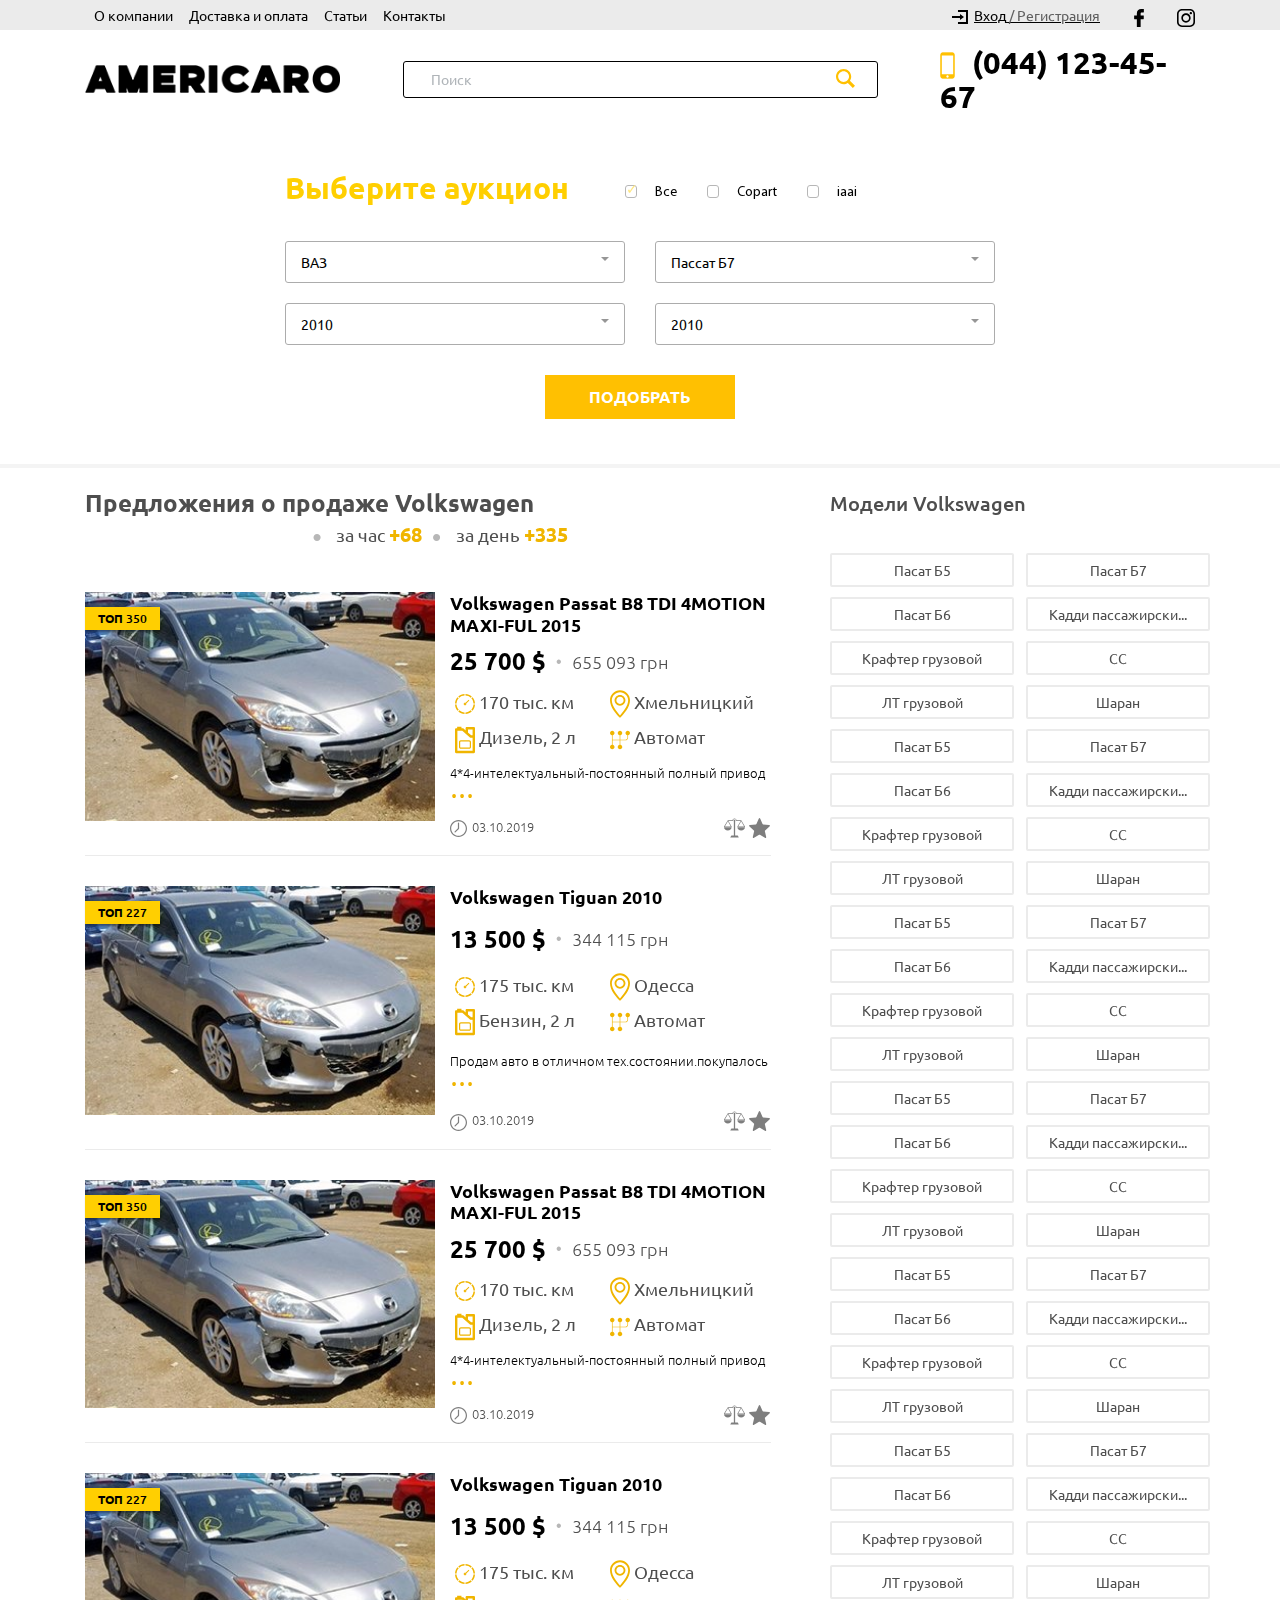
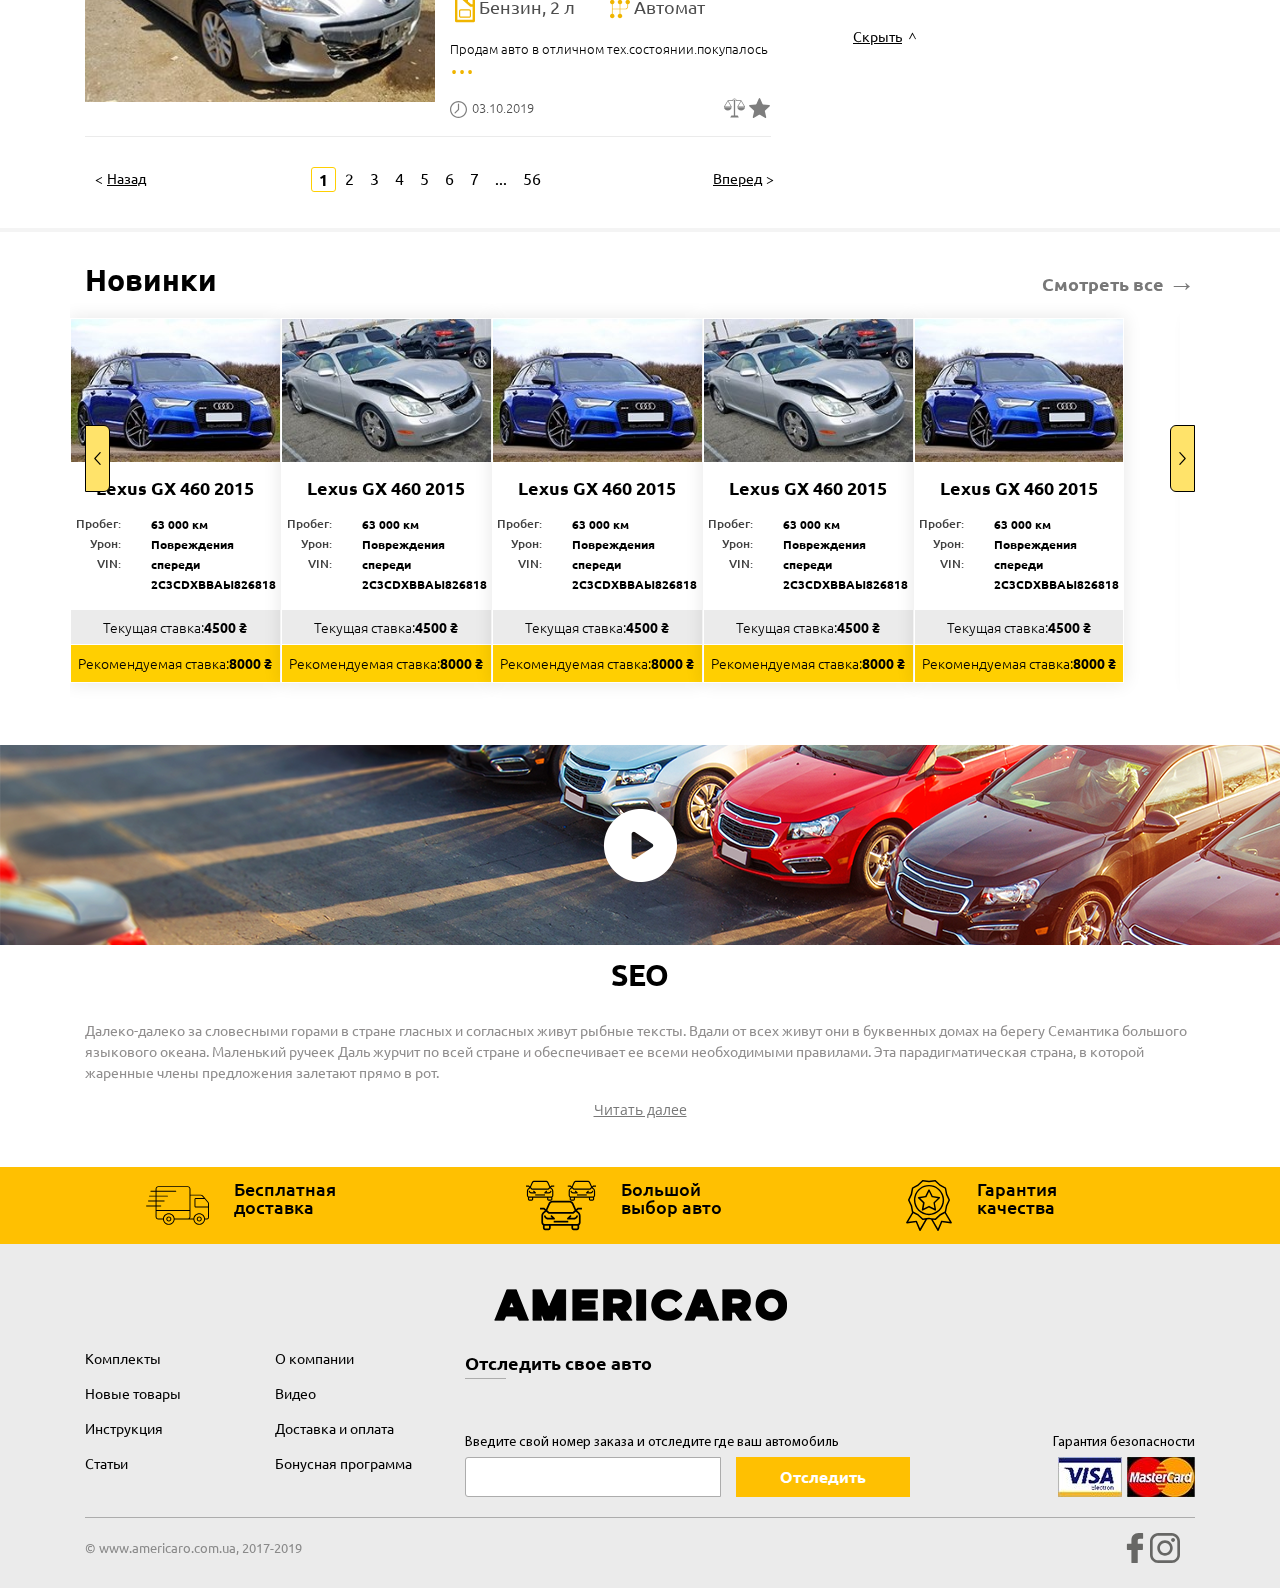
==== commit fcbe3357: "editing  pages" ====
--- a/src/catalog.html
+++ b/src/catalog.html
@@ -41,9 +41,10 @@
                 </nav>
                 <div class="col-5 col-lg-4 ">
                     <div class="row  header__inner align-items-center">
-                        <a href="#" class="header__authorization col-3 col-md-9 col-lg-9"><img src="img/home/authorization.svg"
-                                                                                               alt="authorization"
-                                                                                               class="header__authorization--image"><span
+                        <a href="#" class="header__authorization col-3 col-md-9 col-lg-9"><img
+                                src="img/home/authorization.svg"
+                                alt="authorization"
+                                class="header__authorization--image"><span
                                 class="header__authorization--entrance">Вход</span>
                             <span class="header__authorization--registry">/ Регистрация</span>
                         </a>
@@ -210,18 +211,24 @@
 
         <div class="row ">
             <div class="col-12 col-md-8 col-lg-8">
-                <div class=" row align-items-center flex-wrap catalog__heading ">
+                <div class="col-12 row align-items-center flex-wrap catalog__heading ">
                     <h2 class="title catalog__title ">Предложения о продаже Volkswagen</h2>
-                    <div>
-                        <span class="profile__circle">&bull;</span>
-                        <span class="catalog__time">за час  <span class="catalog__time--quantity">+68</span></span>
-                        <span class="profile__circle">&bull;</span>
-                        <span class="catalog__time"> за день  <span class="catalog__time--quantity">+335</span></span>
-                    </div>
+                    <ul class="row catalog__wrap">
+                        <li class="align">
+                            <span class="profile__circle catalog__circle">&bull;</span>
+                            <span class="catalog__time">за час  <span class="catalog__time--quantity">+68</span></span>
+                        </li>
+                        <li>
+                            <span class="profile__circle catalog__circle">&bull;</span>
+                            <span class="catalog__time"> за день  <span
+                                    class="catalog__time--quantity">+335</span></span>
+                        </li>
+                    </ul>
                 </div>
                 <div class="col-12  row catalog__item">
-                    <div class="col-12 col-md-6 col-lg-6">
-                        <img src="img/profile/car.jpg" alt="car" class="profile__image image">
+                    <div class="col-12 col-md-6 col-lg-6 p-0">
+                        <img src="img/profile/car.jpg" alt="car" class="profile__image image catalog__image">
+                        <span class="catalog__top"><span class="catalog__top--bold">ТОП </span>350</span>
                     </div>
                     <div class="col-12 col-md-6 col-lg-6 catalog__info">
                         <h3 class="profile__title catalog__subtitle">Volkswagen Passat B8 TDI 4MOTION MAXI-FUL 2015</h3>
@@ -248,8 +255,8 @@
                                 Автомат
                             </li>
                         </ul>
-                        <p class="catalog__text">4*4-интелектуальный-постоянный полный привод </p>
-                        <a href="#" class="catalog__more">...</a>
+                        <p class="catalog__text">4*4-интелектуальный-постоянный полный привод <span
+                                class="catalog__text--more">...</span></p>
                         <div class="row justify-content-between align-items-center catalog__inner">
                             <span class="profile__data"><img src="img/profile/time.svg" alt="time"
                                                              class="profile__data--image svg profile__innerIcon">03.10.2019</span>
@@ -261,8 +268,9 @@
                     </div>
                 </div>
                 <div class="col-12  row catalog__item">
-                    <div class="col-12 col-md-6 col-lg-6">
-                        <img src="img/profile/car.jpg" alt="car" class="profile__image image">
+                    <div class="col-12 col-md-6 col-lg-6 p-0">
+                        <img src="img/profile/car.jpg" alt="car" class="profile__image image catalog__image">
+                        <span class="catalog__top"><span class="catalog__top--bold">ТОП </span>227</span>
                     </div>
                     <div class="col-12 col-md-6 col-lg-6 catalog__info">
                         <h3 class="profile__title catalog__subtitle">Volkswagen Tiguan 2010</h3>
@@ -289,8 +297,8 @@
                                 Автомат
                             </li>
                         </ul>
-                        <p class="catalog__text">Продам авто в отличном тех. состоянии. покупалось </p>
-                        <a href="#" class="catalog__more">...</a>
+                        <p class="catalog__text">Продам авто в отличном тех.состоянии.покупалось <span
+                                class="catalog__text--more"> ...</span></p>
                         <div class="row justify-content-between align-items-center catalog__inner">
                             <span class="profile__data"><img src="img/profile/time.svg" alt="time"
                                                              class="profile__data--image svg profile__innerIcon">03.10.2019</span>
@@ -302,8 +310,9 @@
                     </div>
                 </div>
                 <div class="col-12  row catalog__item">
-                    <div class="col-12 col-md-6 col-lg-6">
-                        <img src="img/profile/car.jpg" alt="car" class="profile__image image">
+                    <div class="col-12 col-md-6 col-lg-6 p-0">
+                        <img src="img/profile/car.jpg" alt="car" class="profile__image image catalog__image">
+                        <span class="catalog__top"><span class="catalog__top--bold">ТОП </span>350</span>
                     </div>
                     <div class="col-12 col-md-6 col-lg-6 catalog__info">
                         <h3 class="profile__title catalog__subtitle">Volkswagen Passat B8 TDI 4MOTION MAXI-FUL 2015</h3>
@@ -330,8 +339,8 @@
                                 Автомат
                             </li>
                         </ul>
-                        <p class="catalog__text">4*4-интелектуальный-постоянный полный привод </p>
-                        <a href="#" class="catalog__more">...</a>
+                        <p class="catalog__text">4*4-интелектуальный-постоянный полный привод <span
+                                class="catalog__text--more">...</span></p>
                         <div class="row justify-content-between align-items-center catalog__inner">
                             <span class="profile__data"><img src="img/profile/time.svg" alt="time"
                                                              class="profile__data--image svg profile__innerIcon">03.10.2019</span>
@@ -343,8 +352,9 @@
                     </div>
                 </div>
                 <div class="col-12  row catalog__item">
-                    <div class="col-12 col-md-6 col-lg-6">
-                        <img src="img/profile/car.jpg" alt="car" class="profile__image image">
+                    <div class="col-12 col-md-6 col-lg-6 p-0">
+                        <img src="img/profile/car.jpg" alt="car" class="profile__image image catalog__image">
+                        <span class="catalog__top"><span class="catalog__top--bold">ТОП </span>227</span>
                     </div>
                     <div class="col-12 col-md-6 col-lg-6 catalog__info">
                         <h3 class="profile__title catalog__subtitle">Volkswagen Tiguan 2010</h3>
@@ -371,8 +381,8 @@
                                 Автомат
                             </li>
                         </ul>
-                        <p class="catalog__text">Продам авто в отличном тех. состоянии. покупалось </p>
-                        <a href="#" class="catalog__more">...</a>
+                        <p class="catalog__text">Продам авто в отличном тех.состоянии.покупалось <span
+                                class="catalog__text--more">...</span></p>
                         <div class="row justify-content-between align-items-center catalog__inner">
                             <span class="profile__data"><img src="img/profile/time.svg" alt="time"
                                                              class="profile__data--image svg profile__innerIcon">03.10.2019</span>
@@ -383,10 +393,10 @@
                         </div>
                     </div>
                 </div>
-                <div class="col-12 ">
-                    <nav aria-label="Page navigation example">
-                        <ul class="pagination ">
-                            <li class="page-item catalog__page"><a
+                <div class="col-12 row">
+                    <nav aria-label="Page navigation example" class="col-12">
+                        <ul class="pagination justify-content-center">
+                            <li class="page-item catalog__page--prev"><a
                                     class="page-link catalog__link catalog__link--button catalog__link--pre"
                                     href="#">Назад</a></li>
                             <li class="page-item"><a
@@ -413,19 +423,19 @@
                             <li class="page-item"><a class="page-link catalog__link catalog__link--visible"
                                                      href="#">...</a>
                             </li>
-                            <li class="page-item catalog__page"><a
+                            <li class="page-item"><a
                                     class="page-link catalog__link--visible catalog__link"
                                     href="#">56</a></li>
-                            <li class="page-item"><a
+                            <li class="page-item  catalog__page--next"><a
                                     class="page-link catalog__link catalog__link--button catalog__link--next" href="#">Вперед</a>
                             </li>
                         </ul>
                     </nav>
                 </div>
             </div>
-            <div class="col-12 col-md-4 col-lg-4">
-
-                <span class="catalog__model " >Модели Volkswagen</span>
+            <div class="col-12 col-md-4 col-lg-4 ">
+
+                <span class="catalog__model row">Модели Volkswagen</span>
 
                 <ul class="catalog__box catalog__box row justify-content-between flex-wrap align-items-center">
                     <li class="catalog__box--item">
@@ -588,7 +598,7 @@
                     class="all-link__arrow">&#8594;</span></a>
         </div>
         <div id="carousel-example" class="carousel slide " data-ride="carousel">
-            <div class="carousel-inner row w-100 mx-auto new__slider" role="listbox">
+            <div class="carousel-inner row w-100  new__slider" role="listbox">
                 <div class="carousel-item new__element active">
                     <img src="img/home/Cars/car1.jpg" alt="Lexus" class="image new__image">
                     <span class="new__name">Lexus GX 460 2015</span>
--- a/src/style/css/style.css
+++ b/src/style/css/style.css
@@ -1 +1 @@
-.title{font-family:'Ubuntu', sans-serif;font-size:30px;line-height:30px;font-weight:bold;color:#000000}.button{background-color:#ffc001;font-family:'Ubuntu', sans-serif;font-size:16px;line-height:30px;font-weight:700;color:#ffffff;border-radius:0}.all-link{font-size:18px;line-height:30px;font-weight:700;color:#787878;text-align:right}.all-link__arrow{font-size:27px;font-weight:900}.all-link:hover{text-decoration:none;color:#ffc001}.image{max-width:100%;display:block;margin:0 auto}.header{font-family:'Ubuntu', sans-serif;position:relative}.header__background{background:#ebebeb;margin-bottom:15px;padding:0 10px}.header__heading{-webkit-box-pack:justify;-ms-flex-pack:justify;justify-content:space-between;-webkit-box-align:center;-ms-flex-align:center;align-items:center}.header__menu{padding:0;list-style-type:none;margin:0}.header__link{text-decoration:none;font-size:14px;line-height:30px;font-weight:400;color:#000000;padding:0}.header__navbar{padding:0 1rem}.header__icon{width:18px;height:18px}.header__inner{-webkit-box-pack:justify;-ms-flex-pack:justify;justify-content:space-between}.header__authorization{font-size:14px;line-height:30px;font-weight:400;text-decoration:underline;-webkit-text-decoration-color:#000000;text-decoration-color:#000000;text-align:right}.header__authorization:hover{text-decoration:none}.header__authorization--entrance{color:#000000}.header__authorization--registry{color:#5f5f5f}.header__authorization--image{width:16px;height:14px;margin-right:6px}.header__social{-webkit-box-align:center;-ms-flex-align:center;align-items:center}.header__phone{font-family:'Ubuntu', sans-serif;font-size:30.6px;line-height:34px;font-weight:700;color:#000000;text-decoration:none}.header__phone--image{margin-right:10px}.header__phone:hover{text-decoration:none;color:#ffcf01}.header__phone--text{font-family:'Ubuntu', sans-serif}.header__content{-webkit-box-pack:justify;-ms-flex-pack:justify;justify-content:space-between;-webkit-box-align:center;-ms-flex-align:center;align-items:center}.header__form{border:1px solid #000000;border-radius:3px}.header__input{opacity:0.54;border:none;font-size:14px;line-height:30px;font-weight:400;color:#000000;width:90%}.header__button{background:url("../../img/home/magnifier.svg") no-repeat;border:none;padding:10px 13px}.header__button:active,.header__button:focus,.header__button:hover,.header__button:visited{border:none;background-color:transparent;-webkit-box-shadow:none;box-shadow:none}.btn-outline-success:not(:disabled):not(.disabled).active,.btn-outline-success:not(:disabled):not(.disabled):active,.show>.btn-outline-success.dropdown-toggle{border:none;background-color:transparent;-webkit-box-shadow:none;box-shadow:none}.btn-outline-success:not(:disabled):not(.disabled).active:focus,.btn-outline-success:not(:disabled):not(.disabled):active:focus,.show>.btn-outline-success.dropdown-toggle:focus{-webkit-box-shadow:none;box-shadow:none}.header__input:active,.header__input:focus,.header__input:hover,.header__input:visited{outline:0;outline-offset:0;border:none;-webkit-box-shadow:none;box-shadow:none}.header__menu .header__item .header__link{color:#000000}.auction{padding:60px 0;font-family:'Ubuntu', sans-serif}.auction__heading{-webkit-box-align:center;-ms-flex-align:center;align-items:center;margin-bottom:30px}.auction__title{color:#ffcf01}.auction__button{background-color:#ffffff;border:1px solid #acacac;border-radius:3px;font-size:14px;line-height:30px;font-weight:400;color:#000000;text-align:left;padding:5px 15px}.auction__button:after{margin:0;position:absolute;right:15px;top:15px;color:#969696}.auction__list{margin-bottom:20px}.auction__menu{width:95%;overflow-y:scroll;height:250px;left:-1px!important}.auction__menu::-webkit-scrollbar{width:12px;background-color:#e1e1e1}.auction__menu::-webkit-scrollbar-thumb{background-color:#b7b7b7;border-radius:4px;height:31px}.auction__label{font-family:'Myriad Pro Regular';font-size:14.2px;line-height:30px;font-weight:400;color:#000000;padding:0 0 0 30px;margin:0 30px 0 0;position:relative;cursor:pointer}.auction__label:before{content:"";border-radius:3px;opacity:0.5;border:1px solid #707070;background:#ffffff;width:12px;height:13px;position:absolute;top:7px;left:0}.auction__check[type=checkbox]{display:none}.auction__link{font-family:'Ubuntu', sans-serif;font-size:14px;line-height:30px;font-weight:400;color:#000000}.auction__form{padding:0}.auction__inner{margin-bottom:10px}.auction__check[type=checkbox]:checked+.auction__label:before{content:"\2713";display:-webkit-box;display:-ms-flexbox;display:flex;-webkit-box-align:center;-ms-flex-align:center;align-items:center;color:#ffcf01}.purchase{background:#f8f4db;padding:55px 0;font-family:'Ubuntu', sans-serif}.purchase__title{margin-bottom:40px}.purchase__element{padding:12px;width:25%;z-index:99;position:relative}.purchase__element--one{border-bottom:1px solid #000000}.purchase__element--one:after{content:"";position:absolute;top:1px;left:0;border:1px solid #000000;width:100%;height:100%;z-index:-1;clip:rect(auto, 128px, 249px, auto)}.purchase__element--one:before{content:"";width:8px;height:8px;background-color:#000000;border-radius:50%;position:absolute;top:-3px;left:45%}.purchase__element--two:after{content:"";position:absolute;top:1px;left:0;border:1px solid #000000;width:100%;height:100%;z-index:-1;clip:rect(auto, 128px, 249px, auto)}.purchase__element--two:before{content:"";position:absolute;bottom:1px;right:0;border:1px solid #000000;width:100%;height:100%;z-index:-1;clip:rect(auto, 128px, 249px, auto);-webkit-transform:rotate(180deg);-ms-transform:rotate(180deg);transform:rotate(180deg)}.purchase__element--three:after{content:"";position:absolute;top:1px;left:0;border:1px solid #000000;width:100%;height:100%;z-index:-1;clip:rect(auto, 128px, 1px, auto)}.purchase__element--three:before{content:"";position:absolute;bottom:1px;right:0;border:1px solid #000000;width:100%;height:100%;z-index:-1;clip:rect(auto, 128px, 249px, auto);-webkit-transform:rotate(180deg);-ms-transform:rotate(180deg);transform:rotate(180deg)}.purchase__element--fo{border-top:1px solid #000000}.purchase__element--fo:after{content:"";width:8px;height:8px;background-color:#000000;border-radius:50%;position:absolute;bottom:-3px;right:44%}.purchase__element--fo:before{content:"";position:absolute;bottom:1px;right:0;border:1px solid #000000;width:100%;height:100%;z-index:-1;clip:rect(auto, 128px, 267px, auto);-webkit-transform:rotate(180deg);-ms-transform:rotate(180deg);transform:rotate(180deg)}.purchase__element--center:after{content:"";position:absolute;top:-6px;left:45%;width:0;height:0;border-top:7px solid transparent;border-left:10px solid #000000;border-bottom:7px solid transparent}.purchase__element--center:before{content:"";position:absolute;bottom:-6px;right:44%;width:0;height:0;border-top:7px solid transparent;border-left:10px solid #000000;border-bottom:7px solid transparent}.purchase__item{-webkit-box-shadow:1px 3px 10px 0 rgba(0, 0, 0, 0.07);box-shadow:1px 3px 10px 0 rgba(0, 0, 0, 0.07);padding:0;width:100%;z-index:99;height:100%}.purchase__item--white{background-color:#ffffff}.purchase__item--yellow{background-color:#ffcf01}.purchase__name{font-size:22px;line-height:30px;font-weight:700;display:block;margin-bottom:25px;text-align:center;white-space:pre-line;font-family:'Ubuntu', sans-serif}.purchase__text{font-size:15px;line-height:1.2;font-weight:400;text-align:center;display:block}.purchase__info{padding:0 10% 30px}.purchase__picture{border-radius:0px 0px 50px 0px;width:68px;height:58px;padding-top:10px;padding-left:10px}.purchase__picture--inner{padding-left:20px}.purchase__picture--white{background-color:#ffffff}.purchase__picture--yellow{background-color:#ffcf01}.new{padding:33px 0 12px;font-family:'Ubuntu', sans-serif}.new__heading{margin-bottom:15px}.new__slider{padding-bottom:50px}.new__element{background-color:#ffffff;-webkit-box-shadow:0 0 17px 1px rgba(0, 0, 0, 0.09);box-shadow:0 0 17px 1px rgba(0, 0, 0, 0.09);width:20%;border-top:1px solid transparent;border-left:1px solid transparent;border-right:1px solid transparent;text-align:center;height:calc(100% - 14%)}.new__element:hover{border-color:#ffe36a}.new__name{font-size:18px;line-height:1.2;font-weight:bold;color:#000000;display:block;margin-bottom:15px}.new__list{font-size:12px;line-height:20px;font-weight:500;color:#414141;list-style-type:none;text-align:right}.new__values{font-size:12px;line-height:20px;font-weight:bold;color:#000000;list-style-type:none;text-align:left}.new__rate{font-size:14px;line-height:1.2;font-weight:300;color:#000000;width:100%;border-radius:0;padding:9px 0;margin:0 0 1px}.new__rate--price{font-weight:bold}.new__rate--current{background-color:#ebebeb}.new__rate--recommended{background-color:#ffcf01}.new__more{position:absolute;bottom:-50px;left:0;height:50px;width:100%;background:white;-webkit-box-shadow:0 0 17px 1px rgba(0, 0, 0, 0.09);box-shadow:0 0 17px 1px rgba(0, 0, 0, 0.09);border-bottom:1px solid #ffe36a;border-left:1px solid #ffe36a;border-right:1px solid #ffe36a;display:none;font-family:'Open Sans', sans-serif;padding:20px 0 10px;font-size:12px;text-decoration:underline;color:#4e4e4e}.new__more:hover{color:#ffcf01}.new__image{margin-bottom:15px}.new__prev{width:25px;height:67px;border:1px solid #000000;background-color:#ffe36a;border-radius:0 6px 6px 0;top:122px;opacity:1}.new__prev--icon{background:url("../../img/home/arrow-slider.svg") no-repeat;-webkit-transform:rotate(180deg);-ms-transform:rotate(180deg);transform:rotate(180deg);width:7px;height:13px}.new__next{opacity:1;width:25px;height:67px;border:1px solid #000000;background-color:#ffe36a;border-radius:6px 0 0 6px;top:122px}.new__next--icon{background:url("../../img/home/arrow-slider.svg") no-repeat;width:7px;height:13px}@media (min-width:991px) and (max-width:2560px){#carousel-example .carousel-inner .active.new__element.carousel-item+.carousel-item+.carousel-item+.carousel-item+.carousel-item+.carousel-item{position:absolute;top:0;right:-20%;z-index:-1;display:block;visibility:visible;height:auto}}@media (min-width:768px) and (max-width:991px){#carousel-example .carousel-inner .active.new__element.carousel-item+.carousel-item+.carousel-item+.carousel-item{position:absolute;top:0;right:-33.3333%;z-index:-1;display:block;visibility:visible;height:auto}}@media (min-width:576px) and (max-width:768px){#carousel-example .carousel-inner .active.new__element.carousel-item+.carousel-item+.carousel-item{position:absolute;top:0;right:-50%;z-index:-1;display:block;visibility:visible;height:auto}}@media (min-width:576px){#carousel-example .carousel-item{margin-right:0}#carousel-example .carousel-inner .active+.carousel-item{display:block}#carousel-example .carousel-inner .carousel-item.active:not(.carousel-item-right):not(.carousel-item-left),#carousel-example .carousel-inner .carousel-item.active:not(.carousel-item-right):not(.carousel-item-left)+.carousel-item{-webkit-transition:none;-o-transition:none;transition:none}#carousel-example .carousel-inner .carousel-item-next{position:relative;-webkit-transform:translate3d(0, 0, 0);transform:translate3d(0, 0, 0)}#carousel-example .active.carousel-item-left+.carousel-item-next.carousel-item-left,#carousel-example .carousel-item-next.carousel-item-left+.carousel-item,#carousel-example .carousel-item-next.carousel-item-left+.carousel-item+.carousel-item{position:relative;-webkit-transform:translate3d(-100%, 0, 0);transform:translate3d(-100%, 0, 0);visibility:visible}#carousel-example .carousel-inner .carousel-item-prev.carousel-item-right{position:absolute;top:0;left:0;z-index:-1;display:block;visibility:visible}#carousel-example .active.carousel-item-right+.carousel-item-prev.carousel-item-right,#carousel-example .carousel-item-prev.carousel-item-right+.carousel-item,#carousel-example .carousel-item-prev.carousel-item-right+.carousel-item+.carousel-item{position:relative;-webkit-transform:translate3d(100%, 0, 0);transform:translate3d(100%, 0, 0);visibility:visible;display:block}}@media (min-width:768px){#carousel-example .carousel-inner .active+.carousel-item+.carousel-item{display:block}#carousel-example .carousel-inner .carousel-item.active:not(.carousel-item-right):not(.carousel-item-left)+.carousel-item+.carousel-item{-webkit-transition:none;-o-transition:none;transition:none}#carousel-example .carousel-inner .carousel-item-next{position:relative;-webkit-transform:translate3d(0, 0, 0);transform:translate3d(0, 0, 0)}#carousel-example .carousel-item-next.carousel-item-left+.carousel-item+.carousel-item+.carousel-item{position:relative;-webkit-transform:translate3d(-100%, 0, 0);transform:translate3d(-100%, 0, 0);visibility:visible}#carousel-example .carousel-item-prev.carousel-item-right+.carousel-item+.carousel-item+.carousel-item{position:relative;-webkit-transform:translate3d(100%, 0, 0);transform:translate3d(100%, 0, 0);visibility:visible;display:block}}@media (min-width:991px){#carousel-example .carousel-inner .active+.carousel-item+.carousel-item+.carousel-item{display:block}#carousel-example .carousel-inner .carousel-item.active:not(.carousel-item-right):not(.carousel-item-left)+.carousel-item+.carousel-item+.carousel-item{-webkit-transition:none;-o-transition:none;transition:none}#carousel-example .carousel-inner .active.carousel-item+.carousel-item+.carousel-item+.carousel-item+.carousel-item+.carousel-item{position:absolute;top:0;right:-25%;z-index:-1;display:block;visibility:visible}#carousel-example .carousel-item-next.carousel-item-left+.carousel-item+.carousel-item+.carousel-item+.carousel-item{position:relative;-webkit-transform:translate3d(-100%, 0, 0);transform:translate3d(-100%, 0, 0);visibility:visible}#carousel-example .carousel-item-prev.carousel-item-right+.carousel-item+.carousel-item+.carousel-item+.carousel-item{position:relative;-webkit-transform:translate3d(100%, 0, 0);transform:translate3d(100%, 0, 0);visibility:visible;display:block}}@media (min-width:1200px){#carousel-example .carousel-inner .active+.carousel-item+.carousel-item+.carousel-item+.carousel-item{display:block}#carousel-example .carousel-inner .carousel-item.active:not(.carousel-item-right):not(.carousel-item-left)+.carousel-item+.carousel-item+.carousel-item+.carousel-item{-webkit-transition:none;-o-transition:none;transition:none}#carousel-example .carousel-inner .active.carousel-item+.carousel-item+.carousel-item+.carousel-item+.carousel-item+.carousel-item{position:absolute;top:0;right:-20%;z-index:-1;display:block;visibility:visible}#carousel-example .carousel-item-next.carousel-item-left+.carousel-item+.carousel-item+.carousel-item+.carousel-item+.carousel-item{position:relative;-webkit-transform:translate3d(-100%, 0, 0);transform:translate3d(-100%, 0, 0);visibility:visible}#carousel-example .carousel-item-prev.carousel-item-right+.carousel-item+.carousel-item+.carousel-item+.carousel-item+.carousel-item{position:relative;-webkit-transform:translate3d(100%, 0, 0);transform:translate3d(100%, 0, 0);visibility:visible;display:block}}.new__element:hover .new__more{display:block}.video{padding:0 0 15px}.video__image{background:url("../../img/home/video-bg.png") no-repeat;background-size:cover;height:200px}.video__modal{position:fixed;z-index:100000;left:0;top:0;width:100%;height:100%;overflow:auto;background-color:#000;background-color:rgba(0, 0, 0, 0.8);padding-top:60px}.video__modal--hide{display:none}.video__element{width:60%;height:50%;background-color:hsla(0, 0%, 100%, 0.15);margin:5% auto;padding:40px;border-radius:5px;position:relative}.video__close{width:24px;height:24px;position:absolute;display:block;right:12px;top:12px;cursor:pointer;border:none;outline:0}.video__item{position:relative;width:100%;height:calc(100% - 40px);padding-top:40px;overflow:hidden}.video__item--wrap{position:absolute;top:0;left:0;width:100%;height:100%}.brands{font-family:'Ubuntu', sans-serif;padding:40px 0}.brands__select{display:none;margin-bottom:15px}.brands__heading{margin-bottom:45px}.brands__list{padding:0;list-style-type:none;border:none;margin-bottom:15px}.brands__item{font-size:16px;line-height:30px;font-weight:500;width:125px}.brands__item--link{color:#939393;text-decoration:none;display:-webkit-box;display:-ms-flexbox;display:flex;-webkit-box-orient:vertical;-webkit-box-direction:normal;-ms-flex-direction:column;flex-direction:column;-webkit-box-align:center;-ms-flex-align:center;align-items:center}.brands__item--link:hover{color:#ffc001;text-decoration:none}.brands__item--active{position:relative}.brands__item--active:after{content:"";position:absolute;bottom:-25px;left:50px;width:0;height:0;border-left:10px solid transparent;border-right:10px solid transparent;border-top:10px solid #ffc001;z-index:99}.brands__item--active:before{content:"";position:absolute;bottom:-30px;left:45px;width:0;height:0;border-left:15px solid transparent;border-right:15px solid transparent;border-top:15px solid #ffffff;z-index:9}.brands__active{position:relative;color:#ffc001}.brands__active:after{content:"";position:absolute;bottom:-35px;left:40px;width:0;height:0;border-left:20px solid transparent;border-right:20px solid transparent;border-top:20px solid #d9d9d9}.brands__icon{max-width:90px;height:40px}.brands__icon path{fill:#939393}.brands__icon--bus path{stroke:#939393;fill:none}.brands__icon--bus path{stroke:#939393;fill:none}.brands__icon--color path{stroke:none}.brands__dropdown{background-color:#f8f4db;border-top:3px solid #d9d9d9;padding:30px 0 20px}.brands__element{font-size:12px;line-height:29px;font-weight:400;width:125px;margin-bottom:10px}.brands__element--link{color:#000000;text-decoration:none;display:-webkit-box;display:-ms-flexbox;display:flex;-webkit-box-orient:vertical;-webkit-box-direction:normal;-ms-flex-direction:column;flex-direction:column;-webkit-box-align:center;-ms-flex-align:center;align-items:center}.brands__element--link:hover{color:#ffc001;text-decoration:none}.brands__logo{max-width:50px;height:40px}.brands__active .brands__icon path{fill:#000000}.brands__active .brands__icon--bus path{stroke:#000000;fill:none}.brands__active .brands__icon--filter{-webkit-filter:brightness(0.1);filter:brightness(0.1)}.brands__item:hover .brands__item--link .brands__icon path{fill:#000000}.brands__item:hover .brands__item--link .brands__icon--filter{-webkit-filter:brightness(0.1);filter:brightness(0.1)}.brands__item:hover .brands__item--link .brands__icon--bus path{stroke:#000000;fill:none}.info{font-family:'Ubuntu', sans-serif;margin-bottom:57px}.info__heading{margin-bottom:22px}.info__element{background-color:#ffffff;-webkit-box-shadow:0 0 17px 1px rgba(0, 0, 0, 0.09);box-shadow:0 0 17px 1px rgba(0, 0, 0, 0.09);padding:30px}.info__calendar{margin-right:10px}.info__data{font-size:14px;line-height:21px;font-weight:400;color:#1d1d1d;display:block;margin-bottom:25px}.info__name{font-size:20px;line-height:30px;font-weight:500;color:#1d1d1d;display:block;margin-bottom:15px}.info__text{font-size:14px;line-height:24px;font-weight:400;color:#1d1d1d;margin-bottom:60px}.info__link{font-size:16px;line-height:30px;font-weight:700;color:#ffc001}.info__link:hover{text-decoration:none;color:#000000}.info__arrow{width:14px;height:9px}.info__tabs{font-size:18px;line-height:27px;font-weight:900;text-transform:uppercase;color:#000000;display:block}.info__tabs:hover{text-decoration:none;color:#ffc001}.info__nav{border-color:#ffe36a;text-align:center}.info__item{padding:0}.info__nav .active{border-bottom:8px solid #ffc001}.seo{font-family:'Ubuntu', sans-serif;margin-bottom:43px}.seo__title{margin-bottom:30px}.seo__text{font-size:14.1px;line-height:21px;font-weight:400;color:#908e8e;margin-bottom:12px}.seo__link{font-family:'Open Sans', sans-serif;font-size:14px;line-height:29px;font-weight:400;color:#787878;text-decoration:underline}.seo__link:hover{text-decoration:none;color:#ffc001}.advantages{background-color:#ffc001;padding:13px 0;font-family:'Ubuntu', sans-serif}.advantages__name{font-size:18px;line-height:18px;font-weight:500;color:#000000;width:50%}.advantages__element{width:20%}.advantages__image{margin-right:25px}.footer{background:#ebebeb;padding:45px 0 25px;font-family:'Ubuntu', sans-serif}.footer__logo{margin-bottom:20px}.footer__link{font-size:14px;line-height:35px;font-weight:400;color:#000000}.footer__link:hover{text-decoration:none;color:#ffc001}.footer__name{font-size:18px;line-height:29px;font-weight:700;color:#000000;position:relative;margin-bottom:50px;display:block}.footer__name:after{content:"";position:absolute;top:30px;left:0;width:41px;height:1px;border:1px solid #acacac}.footer__text{font-family:"Myriad Pro Regular";font-size:14px;line-height:29px;font-weight:400;color:#000000}.footer__input{background-color:#ffffff;border:1px solid #acacac;border-radius:3px;height:40px;margin-right:15px}.footer__button{padding:4px 43px}.footer__guarantee{text-align:right}.footer__visa{margin-right:5px}.footer__card{margin:0;-webkit-box-pack:end;-ms-flex-pack:end;justify-content:flex-end}.footer__line{border-bottom:1px solid #acacac;margin-bottom:15px}.footer__inner{margin-bottom:20px}.footer__address{font-size:13px;line-height:30px;font-weight:400;color:#8a8a8a}.footer__address:hover{text-decoration:none;color:#ffc001}.footer__facebook{width:30px;height:30px;fill:#676765}.footer__instagram{width:30px;height:30px;fill:#676765}.footer__input::-webkit-inner-spin-button,.footer__input::-webkit-outer-spin-button{-webkit-appearance:none;margin:0}.profile{background:#f4f4f4;padding:40px 0}.profile__innerIcon{margin-right:5px}.profile__label{font-size:17.5px;line-height:37px}.profile__label:before{top:12px}.profile__detail{height:20px}.profile__detail:before{top:0;left:10px}.profile__remove{font-family:'Myriad Pro Regular';font-size:17.1px;line-height:36px;font-weight:400;color:#000000;text-align:right}.profile__remove:hover{color:#f0b500;text-decoration:none}.profile__mark{font-family:'Myriad Pro Regular';font-size:17.5px;line-height:37px;font-weight:400;text-decoration:none;color:#000000;width:55%}.profile__mark--button{padding:0;border:none;text-decoration:underline}.profile__mark--button:hover{color:#f0b500;text-decoration:underline}.profile__item{background:#ffffff;border:1px solid #e1e1e1;padding:30px 0;margin-bottom:10px}.profile__picture{font-family:'Ubuntu', sans-serif;font-size:13px;font-weight:300;text-decoration:underline;color:#4e4e4e;display:block}.profile__picture--image path{fill:#7e7e7e}.profile__picture:hover{color:#f0b500}.profile__image{margin-bottom:25px}.profile__title{font-family:'Ubuntu', sans-serif;font-size:18px;line-height:1.2;font-weight:700;color:#000000}.profile__priceDolar{font-family:'Ubuntu', sans-serif;font-size:24px;line-height:1.2;font-weight:700;color:#000000}.profile__circle{color:#b7b7b7;margin:0 10px}.profile__priceUan{font-family:'Ubuntu', sans-serif;font-size:18px;line-height:1.2;font-weight:300;color:#4e4e4e}.profile__data{font-family:'Ubuntu', sans-serif;font-size:13px;font-weight:300;color:#4e4e4e}.profile__data--image path{fill:#7e7e7e}.profile__delete{border:1px solid #e1e1e1;border-radius:3px;font-family:'Ubuntu', sans-serif;font-size:12px;font-weight:300;color:#4e4e4e;padding:5px}.profile__delete:hover{border-color:#ffcf01;text-decoration:none;color:#4e4e4e}.profile__delete--image path{fill:#7e7e7e}.profile__name{font-family:'Ubuntu', sans-serif;font-size:24px;line-height:1.2;font-weight:700;color:#000000}.profile__text{font-family:'Ubuntu', sans-serif;font-size:18px;line-height:24px;font-weight:300;color:#7e7e7e;display:block}.profile__text--bold{font-weight:bold}.profile__show{text-decoration:underline}.profile__show:hover{text-decoration:none;color:#ffc001}.profile__number{font-family:'Ubuntu', sans-serif;font-size:20px;line-height:19px;font-weight:500;color:#000000}.profile__button{padding:8px;border:none;text-align:center;width:100%}.profile__button:hover{color:#000000}.profile__button--icon path{fill:#ffffff}.profile__list{padding:0 5px;font-family:'Ubuntu', sans-serif;font-size:18px;font-weight:400;color:#4e4e4e;margin:0}.profile__icon{max-width:20px;max-height:28px}.profile__icon path{fill:#f0b500}.profile__element{margin-bottom:5px;width:50%}.profile__wrap{margin-bottom:20px}.profile__info{border-left:1px solid #e1e1e1}.profile__form{padding:0}.profile__delete:hover .profile__delete--image path{fill:#f0b500}.profile__picture:hover .profile__picture--image path{fill:#f0b500}.profile__remove:hover .profile__remove--icon path{fill:#f0b500}.profile__mark--button:hover .profile__mark--icon path{fill:#f0b500}.profile__button:hover .profile__button--icon path{fill:#000000}.catalog{border-top:4px solid #f4f4f4;border-bottom:4px solid #f4f4f4;padding:20px 0}.catalog__auction{padding-bottom:45px}.catalog__heading{margin-bottom:35px}.catalog__title{color:#4e4e4e;font-size:24px;margin:0}.catalog__time{font-family:'Ubuntu', sans-serif;font-size:18px;line-height:30px;font-weight:400;color:#4e4e4e}.catalog__time--quantity{font-family:'Ubuntu', sans-serif;font-size:20px;line-height:30px;font-weight:700;color:#f0b500}.catalog__item{margin-bottom:40px}.catalog__item:after{content:"";position:absolute;width:92%;left:4%;bottom:-10px;border-bottom:1px solid #ebebeb}.catalog__text{font-family:'Ubuntu', sans-serif;font-size:13px;line-height:1.2;font-weight:300;color:#000000;margin:0}.catalog__more{font-family:'Ubuntu', sans-serif;font-size:33px;line-height:28px;font-weight:300;color:#f0b500}.catalog__more:hover{text-decoration:none;color:#000000}.catalog__icon{width:21px;height:20px}.catalog__icon path{fill:#7e7e7e}.catalog__subtitle{margin:0}.catalog__inner{padding:7px 15px}.catalog__info{display:-webkit-box;display:-ms-flexbox;display:flex;-webkit-box-orient:vertical;-webkit-box-direction:normal;-ms-flex-direction:column;flex-direction:column;-webkit-box-pack:justify;-ms-flex-pack:justify;justify-content:space-between}.catalog__link{font-family:'Ubuntu', sans-serif;font-size:16px;line-height:23px;font-weight:400;color:#000000;border:none;margin:0 1px;padding:0 7px}.catalog__link:hover{text-decoration:none;color:#ffc001}.catalog__link--active{font-weight:700;border:1px solid #ffcf01;border-radius:3px}.catalog__link--button{font-size:13.9px;font-weight:400;text-decoration:underline}.catalog__link--pre{position:relative}.catalog__link--pre:before{content:"\003C";position:absolute;top:0;left:-5px}.catalog__link--next{position:relative}.catalog__link--next:before{content:"\003E";position:absolute;top:0;right:-5px}.catalog__page{margin-right:23%}.catalog__model{font-family:'Ubuntu', sans-serif;font-size:20px;line-height:30px;font-weight:500;color:#4e4e4e;margin-bottom:35px;display:block}.catalog__box--item{background-color:#ffffff;border:2px solid #ebebeb;border-radius:2px;width:184px;text-align:center;margin-bottom:10px}.catalog__box--link{font-family:'Ubuntu', sans-serif;font-size:14px;line-height:30px;font-weight:400;color:#4e4e4e}.catalog__box--link:hover{text-decoration:none;color:#ffc001}.catalog__hide{position:relative}.catalog__hide:after{content:"\003E";position:absolute;top:-3px;right:-5px;-webkit-transform:rotate(-90deg);-ms-transform:rotate(-90deg);transform:rotate(-90deg)}.product{padding:35px 0}.product__box{padding:0}.product__slider{position:relative;margin-bottom:20px}.product__image{width:100%}.product__example{width:11%;cursor:pointer}.product__inner{margin-bottom:10px}.product__heading{margin-bottom:20px}.product__link:hover{text-decoration:none;color:#ffc001}.product__navigation{margin-right:20px}.product__navigation--link{font-family:'Ubuntu', sans-serif;font-size:12px;line-height:1.2;font-weight:300;color:#4e4e4e}.product__navigation--marker{position:relative}.product__navigation--marker:after{content:"";position:absolute;top:12px;right:-11px;width:4px;height:4px;background-color:#ffcf01;border-radius:50%}.product__current-rate{font-family:'Ubuntu', sans-serif;font-size:18px;line-height:1.2;font-weight:300;color:#4e4e4e}.product__current-rate--bold{font-family:'Ubuntu', sans-serif;font-size:24px;line-height:1.2;font-weight:700;color:#000000}.product__table{border:1px solid #e1e1e1;border-radius:3px;margin-bottom:20px}.product__table--heading{background-color:#ffcf01;font-family:'Ubuntu', sans-serif;font-size:18px;font-weight:bold;color:#000000}.product__table--name{font-family:'Ubuntu', sans-serif;font-size:15px;line-height:20px;font-weight:400;color:#7e7e7e;width:50%}.product__table--value{font-family:'Ubuntu', sans-serif;font-size:15px;line-height:20px;font-weight:400;color:#000000;width:50%}.product__table--red{color:#fd3f3f}.product__table--total{background-color:#e1e1e1;border-radius:0px 0px 3px 3px;color:#000000}.product__table--total td{color:#000000}.product__input{border:1px solid #e1e1e1;border-radius:3px;width:100%;text-align:center}.product__payment{width:65%}.product__payment--value{width:35%}.product__button{font-family:'Ubuntu', sans-serif;font-size:16.1px;line-height:20px;font-weight:400;color:#000000;padding:5px 5px;border:1px solid #e1e1e1;border-radius:3px;background:transparent}.product__title{font-family:'Ubuntu', sans-serif;font-size:16px;line-height:21px;font-weight:700;color:#000000}.product__subtitle{font-family:'Ubuntu', sans-serif;font-size:14px;line-height:21px;font-weight:500;color:#000000}.product__text{font-family:'Ubuntu', sans-serif;font-size:14px;line-height:21px;font-weight:300;color:#000000}.product__wrap{background-color:#f8f4db;padding:20px}.product__dropdown{display:inline-block}.product__table .product__calculator--input{padding:0}.product__table thead th{border-bottom:none}.product__border tbody td{border:none}.product__element tbody td{border-color:transparent}.product__border tbody tr{position:relative}.product__border tbody tr:after{content:"";position:absolute;left:2%;width:95%;border-bottom:1px solid #e1e1e1}.product__border--small tbody tr{border-bottom:1px solid #e1e1e1}.product__table td,.product__table th{padding:9px 15px}.product__table .product__payment{padding-right:0}.product__table .product__table--value{padding-left:0}.product__slider #thumbcarousel .carousel-inner .product__flex{display:-webkit-box;display:-ms-flexbox;display:flex;-webkit-box-orient:horizontal;-webkit-box-direction:normal;-ms-flex-direction:row;flex-direction:row;width:100%}.product__input::-webkit-inner-spin-button,.product__input::-webkit-outer-spin-button{-webkit-appearance:none;margin:0}@font-face{font-family:'Myriad Pro Regular';src:url('../../fonts/MyriadPro-Regular.eot');src:url('../../fonts/MyriadPro-Regular.eot?#iefix') format('embedded-opentype'), url('../../fonts/MyriadPro-Regular.woff') format('woff'), url('../../fonts/MyriadPro-Regular.ttf') format('truetype');font-weight:normal;font-style:normal}@media screen and (max-width:1200px){.header__phone{font-size:24.6px}.auction__link{font-size:13px}.new__element{width:25%}.purchase__element--center:after{left:51%}.purchase__element--center:before{right:52%}.purchase__element--one:before{left:51%}.purchase__element--fo:after{right:51%}.purchase__element--one:after{clip:rect(auto, 128px, 267px, auto)}.purchase__element--two:after{clip:rect(auto, 128px, 267px, auto)}.purchase__element--two:before{clip:rect(auto, 128px, 266px, auto)}.purchase__element--three:before{clip:rect(auto, 128px, 266px, auto)}.profile__element{width:100%}.catalog__box--item{width:155px}.brands__item{font-size:14px;width:106px}}@media screen and (max-width:992px){.auction__heading{-webkit-box-orient:vertical;-webkit-box-direction:normal;-ms-flex-direction:column;flex-direction:column;-webkit-box-align:center;-ms-flex-align:center;align-items:center}.title{text-align:center}.auction__title{margin-bottom:30px}.new__element{width:33%}.advantages__element{width:35%}.footer__name{margin-bottom:15px}.header__heading{-webkit-box-align:start;-ms-flex-align:start;align-items:start}.info__inner{margin-bottom:20px}.purchase__element{width:50%}.purchase__element--one:before{display:none}.purchase__element--one:after{display:none}.purchase__element--center:after{display:none}.purchase__element--center:before{display:none}.purchase__element--one:before{display:none}.purchase__element--fo:after{display:none}.purchase__element--two:after{display:none}.purchase__element--two:before{display:none}.purchase__element--three:before{display:none}.purchase__element--fo:before{display:none}.purchase__element--three:after{display:none}.purchase__element--one{border:none}.purchase__element--fo{border:none}.profile__button{width:50%}.profile__wrapper{margin-bottom:10px}.profile__mark{width:30%}.catalog__page{margin-right:13%}.catalog__box--item{margin:0 auto 10px}.brands__select{display:block}.brands__list{display:none}.header__logo{margin:0 auto 20px}}@media screen and (max-width:767px){.header__phone--text{display:none}}@media screen and (max-width:768px){.header__authorization--entrance,.header__authorization--registry{display:none}.header__inner{-webkit-box-pack:end;-ms-flex-pack:end;justify-content:flex-end}.auction__wrap{margin:0 auto}.new__element{width:50%}.advantages__element{width:70%;margin-bottom:20px;-webkit-box-align:center;-ms-flex-align:center;align-items:center;-ms-flex-pack:distribute;justify-content:space-around}.footer__list{text-align:center}.footer__guarantee{text-align:center}.footer__card{-webkit-box-pack:center;-ms-flex-pack:center;justify-content:center}.input-group{margin-bottom:10px}.info__element{padding:20px}.profile__remove{text-align:center;width:100%}.profile__form{text-align:center;width:100%}.profile__mark{text-align:center;width:100%}.catalog__box{padding:0 15px}}@media screen and (max-width:576px){.header__inner{-ms-flex-pack:distribute;justify-content:space-around}.auction__link{font-size:12px}.title{font-size:22px}.new__element{width:100%}.footer__button{padding:4px 10px}.all-link{font-size:15px}.all-link__arrow{font-size:20px}.info__tabs{font-size:14px}.purchase__element{width:85%;margin:0 auto}.advantages__name{text-align:center}.brands__dropdown{width:100%;margin:0 auto}.brands__list{width:100%;margin:0 auto}.profile__button{width:95%}.catalog__link--visible{display:none}.pagination{-ms-flex-pack:distribute;justify-content:space-around}.catalog__page{margin-right:0}.product__heading{padding:0 10px}.product__wrapper{padding:0 15px}.product__table--heading{font-size:16px;text-align:center}.product__border tbody tr:after{display:none}.product__table tbody tr{border-bottom:1px solid #e1e1e1}.footer__address{font-size:12px}.product__table tbody tr{position:relative;display:-webkit-box;display:-ms-flexbox;display:flex;-webkit-box-orient:vertical;-webkit-box-direction:normal;-ms-flex-direction:column;flex-direction:column;-webkit-box-align:center;-ms-flex-align:center;align-items:center}.product__table tbody td{border:none}.product__table--name{width:100%;text-align:center}.product__table--value{width:100%;text-align:center}.product__table .product__payment{padding-right:15px}.product__table .product__table--value{padding-left:15px}.product__table{border-collapse:inherit}}+.title{font-family:'Ubuntu', sans-serif;font-size:30px;line-height:30px;font-weight:bold;color:#000000}.button{background-color:#ffc001;font-family:'Ubuntu', sans-serif;font-size:16px;line-height:30px;font-weight:700;color:#ffffff;border-radius:0}.all-link{font-size:18px;line-height:30px;font-weight:700;color:#787878;text-align:right}.all-link__arrow{font-size:27px;font-weight:900}.all-link:hover{text-decoration:none;color:#ffc001}.image{max-width:100%;display:block;margin:0 auto}.header{font-family:'Ubuntu', sans-serif;position:relative}.header__background{background:#ebebeb;margin-bottom:15px;padding:0 10px}.header__heading{-webkit-box-pack:justify;-ms-flex-pack:justify;justify-content:space-between;-webkit-box-align:center;-ms-flex-align:center;align-items:center}.header__menu{padding:0;list-style-type:none;margin:0}.header__link{text-decoration:none;font-size:14px;line-height:30px;font-weight:400;color:#000000;padding:0}.header__navbar{padding:0 1rem}.header__icon{width:18px;height:18px}.header__inner{-webkit-box-pack:justify;-ms-flex-pack:justify;justify-content:space-between}.header__authorization{font-size:14px;line-height:30px;font-weight:400;text-decoration:underline;-webkit-text-decoration-color:#000000;text-decoration-color:#000000;text-align:right}.header__authorization:hover{text-decoration:none}.header__authorization--entrance{color:#000000}.header__authorization--registry{color:#5f5f5f}.header__authorization--image{width:16px;height:14px;margin-right:6px}.header__social{-webkit-box-align:center;-ms-flex-align:center;align-items:center}.header__phone{font-family:'Ubuntu', sans-serif;font-size:30.6px;line-height:34px;font-weight:700;color:#000000;text-decoration:none}.header__phone--image{margin-right:10px}.header__phone:hover{text-decoration:none;color:#ffcf01}.header__phone--text{font-family:'Ubuntu', sans-serif}.header__content{-webkit-box-pack:justify;-ms-flex-pack:justify;justify-content:space-between;-webkit-box-align:center;-ms-flex-align:center;align-items:center}.header__form{border:1px solid #000000;border-radius:3px}.header__input{opacity:0.54;border:none;font-size:14px;line-height:30px;font-weight:400;color:#000000;width:90%}.header__button{background:url("../../img/home/magnifier.svg") no-repeat;border:none;padding:10px 13px}.header__button:active,.header__button:focus,.header__button:hover,.header__button:visited{border:none;background-color:transparent;-webkit-box-shadow:none;box-shadow:none}.btn-outline-success:not(:disabled):not(.disabled).active,.btn-outline-success:not(:disabled):not(.disabled):active,.show>.btn-outline-success.dropdown-toggle{border:none;background-color:transparent;-webkit-box-shadow:none;box-shadow:none}.btn-outline-success:not(:disabled):not(.disabled).active:focus,.btn-outline-success:not(:disabled):not(.disabled):active:focus,.show>.btn-outline-success.dropdown-toggle:focus{-webkit-box-shadow:none;box-shadow:none}.header__input:active,.header__input:focus,.header__input:hover,.header__input:visited{outline:0;outline-offset:0;border:none;-webkit-box-shadow:none;box-shadow:none}.header__menu .header__item .header__link{color:#000000}.auction{padding:60px 0;font-family:'Ubuntu', sans-serif}.auction__heading{-webkit-box-align:center;-ms-flex-align:center;align-items:center;margin-bottom:30px}.auction__title{color:#ffcf01}.auction__button{background-color:#ffffff;border:1px solid #acacac;border-radius:3px;font-size:14px;line-height:30px;font-weight:400;color:#000000;text-align:left;padding:5px 15px}.auction__button:after{margin:0;position:absolute;right:15px;top:15px;color:#969696}.auction__list{margin-bottom:20px}.auction__menu{width:95%;overflow-y:scroll;height:250px;left:-1px!important}.auction__menu::-webkit-scrollbar{width:12px;background-color:#e1e1e1}.auction__menu::-webkit-scrollbar-thumb{background-color:#b7b7b7;border-radius:4px;height:31px}.auction__label{font-family:'Myriad Pro Regular';font-size:14.2px;line-height:30px;font-weight:400;color:#000000;padding:0 0 0 30px;margin:0 30px 0 0;position:relative;cursor:pointer}.auction__label:before{content:"";border-radius:3px;opacity:0.5;border:1px solid #707070;background:#ffffff;width:12px;height:13px;position:absolute;top:7px;left:0}.auction__check[type=checkbox]{display:none}.auction__link{font-family:'Ubuntu', sans-serif;font-size:14px;line-height:30px;font-weight:400;color:#000000}.auction__form{padding:0}.auction__inner{margin-bottom:10px}.auction__check[type=checkbox]:checked+.auction__label:before{content:"\2713";display:-webkit-box;display:-ms-flexbox;display:flex;-webkit-box-align:center;-ms-flex-align:center;align-items:center;color:#ffcf01}.purchase{background:#f8f4db;padding:55px 0;font-family:'Ubuntu', sans-serif}.purchase__title{margin-bottom:40px}.purchase__element{padding:12px;width:25%;z-index:99;position:relative}.purchase__element--one{border-bottom:1px solid #000000}.purchase__element--one:after{content:"";position:absolute;top:1px;left:0;border:1px solid #000000;width:100%;height:100%;z-index:-1;clip:rect(auto, 128px, 249px, auto)}.purchase__element--one:before{content:"";width:8px;height:8px;background-color:#000000;border-radius:50%;position:absolute;top:-3px;left:45%}.purchase__element--two:after{content:"";position:absolute;top:1px;left:0;border:1px solid #000000;width:100%;height:100%;z-index:-1;clip:rect(auto, 128px, 249px, auto)}.purchase__element--two:before{content:"";position:absolute;bottom:1px;right:0;border:1px solid #000000;width:100%;height:100%;z-index:-1;clip:rect(auto, 128px, 248px, auto);-webkit-transform:rotate(180deg);-ms-transform:rotate(180deg);transform:rotate(180deg)}.purchase__element--three:after{content:"";position:absolute;top:1px;left:0;border:1px solid #000000;width:100%;height:100%;z-index:-1;clip:rect(auto, 128px, 1px, auto)}.purchase__element--three:before{content:"";position:absolute;bottom:1px;right:0;border:1px solid #000000;width:100%;height:100%;z-index:-1;clip:rect(auto, 128px, 248px, auto);-webkit-transform:rotate(180deg);-ms-transform:rotate(180deg);transform:rotate(180deg)}.purchase__element--fo{border-top:1px solid #000000}.purchase__element--fo:after{content:"";width:8px;height:8px;background-color:#000000;border-radius:50%;position:absolute;bottom:-3px;right:44%}.purchase__element--fo:before{content:"";position:absolute;bottom:1px;right:0;border:1px solid #000000;width:100%;height:100%;z-index:-1;clip:rect(auto, 128px, 267px, auto);-webkit-transform:rotate(180deg);-ms-transform:rotate(180deg);transform:rotate(180deg)}.purchase__element--center:after{content:"";position:absolute;top:-6px;left:45%;width:0;height:0;border-top:7px solid transparent;border-left:10px solid #000000;border-bottom:7px solid transparent}.purchase__element--center:before{content:"";position:absolute;bottom:-6px;right:44%;width:0;height:0;border-top:7px solid transparent;border-left:10px solid #000000;border-bottom:7px solid transparent}.purchase__item{-webkit-box-shadow:1px 3px 10px 0 rgba(0, 0, 0, 0.07);box-shadow:1px 3px 10px 0 rgba(0, 0, 0, 0.07);padding:0;width:100%;z-index:99;height:100%}.purchase__item--white{background-color:#ffffff}.purchase__item--yellow{background-color:#ffcf01}.purchase__name{font-size:22px;line-height:30px;font-weight:700;display:block;margin-bottom:25px;text-align:center;white-space:pre-line;font-family:'Ubuntu', sans-serif}.purchase__text{font-size:15px;line-height:1.2;font-weight:400;text-align:center;display:block}.purchase__info{padding:0 10% 30px}.purchase__picture{border-radius:0px 0px 50px 0px;width:68px;height:58px;padding-top:10px;padding-left:10px}.purchase__picture--inner{padding-left:20px}.purchase__picture--white{background-color:#ffffff}.purchase__picture--yellow{background-color:#ffcf01}.new{padding:33px 0 12px;font-family:'Ubuntu', sans-serif}.new__heading{margin-bottom:0}.new__slider{padding-bottom:50px}.new__element{background-color:#ffffff;-webkit-box-shadow:0 0 17px 1px rgba(0, 0, 0, 0.09);box-shadow:0 0 17px 1px rgba(0, 0, 0, 0.09);width:19%;border-top:1px solid transparent;border-left:1px solid transparent;border-right:1px solid transparent;text-align:center;height:calc(100% - 14%)}.new__element:hover{border-color:#ffe36a}.new__name{font-size:18px;line-height:1.2;font-weight:bold;color:#000000;display:block;margin-bottom:15px}.new__list{font-size:12px;line-height:20px;font-weight:500;color:#414141;list-style-type:none;text-align:right}.new__values{font-size:12px;line-height:20px;font-weight:bold;color:#000000;list-style-type:none;text-align:left}.new__rate{font-size:14px;line-height:1.2;font-weight:300;color:#000000;width:100%;border-radius:0;padding:9px 0;margin:0 0 1px}.new__rate--price{font-weight:bold}.new__rate--current{background-color:#ebebeb}.new__rate--recommended{background-color:#ffcf01}.new__more{position:absolute;bottom:-50px;left:0;height:50px;width:100%;background:white;-webkit-box-shadow:0 0 17px 1px rgba(0, 0, 0, 0.09);box-shadow:0 0 17px 1px rgba(0, 0, 0, 0.09);border-bottom:1px solid #ffe36a;border-left:1px solid #ffe36a;border-right:1px solid #ffe36a;display:none;font-family:'Open Sans', sans-serif;padding:20px 0 10px;font-size:12px;text-decoration:underline;color:#4e4e4e}.new__more:hover{color:#ffcf01}.new__image{margin-bottom:15px}.new__prev{width:25px;height:67px;border:1px solid #000000;background-color:#ffe36a;border-radius:0 6px 6px 0;top:122px;opacity:1}.new__prev--icon{background:url("../../img/home/arrow-slider.svg") no-repeat;-webkit-transform:rotate(180deg);-ms-transform:rotate(180deg);transform:rotate(180deg);width:7px;height:13px}.new__next{opacity:1;width:25px;height:67px;border:1px solid #000000;background-color:#ffe36a;border-radius:6px 0 0 6px;top:122px}.new__next--icon{background:url("../../img/home/arrow-slider.svg") no-repeat;width:7px;height:13px}@media (min-width:1200px){#carousel-example .carousel-inner .active.new__element.carousel-item+.carousel-item+.carousel-item+.carousel-item+.carousel-item{right:0;visibility:visible;height:auto;z-index:1;position:inherit}}@media (min-width:769px) and (max-width:991px){#carousel-example .carousel-inner .active.new__element.carousel-item+.carousel-item+.carousel-item+.carousel-item{position:absolute;top:0;right:-32%;z-index:-1;display:block;visibility:visible;height:auto}}@media (min-width:576px) and (max-width:768px){#carousel-example .carousel-inner .active.new__element.carousel-item+.carousel-item+.carousel-item{position:absolute;top:0;right:-50%;z-index:-1;display:block;visibility:visible;height:auto}}@media (min-width:577px){#carousel-example .carousel-item{margin:15px 0 0 0}#carousel-example .carousel-inner .active+.carousel-item{display:block}#carousel-example .carousel-inner .carousel-item.active:not(.carousel-item-right):not(.carousel-item-left),#carousel-example .carousel-inner .carousel-item.active:not(.carousel-item-right):not(.carousel-item-left)+.carousel-item{-webkit-transition:none;-o-transition:none;transition:none}#carousel-example .carousel-inner .carousel-item-next{position:relative;-webkit-transform:translate3d(0, 0, 0);transform:translate3d(0, 0, 0)}#carousel-example .active.carousel-item-left+.carousel-item-next.carousel-item-left,#carousel-example .carousel-item-next.carousel-item-left+.carousel-item,#carousel-example .carousel-item-next.carousel-item-left+.carousel-item+.carousel-item{position:relative;-webkit-transform:translate3d(-100%, 0, 0);transform:translate3d(-100%, 0, 0);visibility:visible}#carousel-example .carousel-inner .carousel-item-prev.carousel-item-right{position:absolute;top:0;left:0;z-index:-1;display:block;visibility:visible}#carousel-example .active.carousel-item-right+.carousel-item-prev.carousel-item-right,#carousel-example .carousel-item-prev.carousel-item-right+.carousel-item,#carousel-example .carousel-item-prev.carousel-item-right+.carousel-item+.carousel-item{position:relative;-webkit-transform:translate3d(100%, 0, 0);transform:translate3d(100%, 0, 0);visibility:visible;display:block}}@media (min-width:768px){#carousel-example .carousel-inner .active+.carousel-item+.carousel-item{display:block}#carousel-example .carousel-inner .carousel-item.active:not(.carousel-item-right):not(.carousel-item-left)+.carousel-item+.carousel-item{-webkit-transition:none;-o-transition:none;transition:none}#carousel-example .carousel-inner .carousel-item-next{position:relative;-webkit-transform:translate3d(0, 0, 0);transform:translate3d(0, 0, 0)}#carousel-example .carousel-item-next.carousel-item-left+.carousel-item+.carousel-item+.carousel-item{position:relative;-webkit-transform:translate3d(-100%, 0, 0);transform:translate3d(-100%, 0, 0);visibility:visible}#carousel-example .carousel-item-prev.carousel-item-right+.carousel-item+.carousel-item+.carousel-item{position:relative;-webkit-transform:translate3d(100%, 0, 0);transform:translate3d(100%, 0, 0);visibility:visible;display:block}}@media (min-width:991px){#carousel-example .carousel-inner .active+.carousel-item+.carousel-item+.carousel-item{display:block}#carousel-example .carousel-inner .carousel-item.active:not(.carousel-item-right):not(.carousel-item-left)+.carousel-item+.carousel-item+.carousel-item{-webkit-transition:none;-o-transition:none;transition:none}#carousel-example .carousel-inner .active.carousel-item+.carousel-item+.carousel-item+.carousel-item+.carousel-item{position:absolute;top:0;right:-25%;z-index:-1;display:block;visibility:visible}#carousel-example .carousel-item-next.carousel-item-left+.carousel-item+.carousel-item+.carousel-item+.carousel-item{position:relative;-webkit-transform:translate3d(-100%, 0, 0);transform:translate3d(-100%, 0, 0);visibility:visible}#carousel-example .carousel-item-prev.carousel-item-right+.carousel-item+.carousel-item+.carousel-item+.carousel-item{position:relative;-webkit-transform:translate3d(100%, 0, 0);transform:translate3d(100%, 0, 0);visibility:visible;display:block}}@media (min-width:1200px){#carousel-example .carousel-inner .active+.carousel-item+.carousel-item+.carousel-item+.carousel-item{display:block}#carousel-example .carousel-inner .carousel-item.active:not(.carousel-item-right):not(.carousel-item-left)+.carousel-item+.carousel-item+.carousel-item+.carousel-item{-webkit-transition:none;-o-transition:none;transition:none}#carousel-example .carousel-inner .active.carousel-item+.carousel-item+.carousel-item+.carousel-item+.carousel-item+.carousel-item{position:absolute;top:0;right:-20%;z-index:-1;display:block;visibility:visible}#carousel-example .carousel-item-next.carousel-item-left+.carousel-item+.carousel-item+.carousel-item+.carousel-item+.carousel-item{position:relative;-webkit-transform:translate3d(-100%, 0, 0);transform:translate3d(-100%, 0, 0);visibility:visible}#carousel-example .carousel-item-prev.carousel-item-right+.carousel-item+.carousel-item+.carousel-item+.carousel-item+.carousel-item{position:relative;-webkit-transform:translate3d(100%, 0, 0);transform:translate3d(100%, 0, 0);visibility:visible;display:block}}.new__element:hover .new__more{display:block}.video{padding:0 0 15px}.video__image{background:url("../../img/home/video-bg.png") no-repeat;background-size:cover;height:200px}.video__modal{position:fixed;z-index:100000;left:0;top:0;width:100%;height:100%;overflow:auto;background-color:#000;background-color:rgba(0, 0, 0, 0.8);padding-top:60px}.video__modal--hide{display:none}.video__element{width:60%;height:50%;background-color:hsla(0, 0%, 100%, 0.15);margin:5% auto;padding:40px;border-radius:5px;position:relative}.video__close{width:24px;height:24px;position:absolute;display:block;right:12px;top:12px;cursor:pointer;border:none;outline:0}.video__item{position:relative;width:100%;height:calc(100% - 40px);padding-top:40px;overflow:hidden}.video__item--wrap{position:absolute;top:0;left:0;width:100%;height:100%}.brands{font-family:'Ubuntu', sans-serif;padding:40px 0}.brands__select{display:none;margin-bottom:15px}.brands__heading{margin-bottom:45px}.brands__list{padding:0;list-style-type:none;border:none;margin-bottom:15px}.brands__item{font-size:16px;line-height:30px;font-weight:500;width:125px}.brands__item--link{color:#939393;text-decoration:none;display:-webkit-box;display:-ms-flexbox;display:flex;-webkit-box-orient:vertical;-webkit-box-direction:normal;-ms-flex-direction:column;flex-direction:column;-webkit-box-align:center;-ms-flex-align:center;align-items:center}.brands__item--link:hover{color:#ffc001;text-decoration:none}.brands__item--active{position:relative}.brands__item--active:after{content:"";position:absolute;bottom:-25px;left:50px;width:0;height:0;border-left:10px solid transparent;border-right:10px solid transparent;border-top:10px solid #ffc001;z-index:99}.brands__item--active:before{content:"";position:absolute;bottom:-30px;left:45px;width:0;height:0;border-left:15px solid transparent;border-right:15px solid transparent;border-top:15px solid #ffffff;z-index:9}.brands__active{position:relative;color:#ffc001}.brands__active:after{content:"";position:absolute;bottom:-35px;left:40px;width:0;height:0;border-left:20px solid transparent;border-right:20px solid transparent;border-top:20px solid #d9d9d9}.brands__icon{max-width:90px;height:40px}.brands__icon path{fill:#939393}.brands__icon--bus path{stroke:#939393;fill:none}.brands__icon--bus path{stroke:#939393;fill:none}.brands__icon--color path{stroke:none}.brands__dropdown{background-color:#f8f4db;border-top:3px solid #d9d9d9;padding:30px 0 20px}.brands__element{font-size:12px;line-height:29px;font-weight:400;width:125px;margin-bottom:10px}.brands__element--link{color:#000000;text-decoration:none;display:-webkit-box;display:-ms-flexbox;display:flex;-webkit-box-orient:vertical;-webkit-box-direction:normal;-ms-flex-direction:column;flex-direction:column;-webkit-box-align:center;-ms-flex-align:center;align-items:center}.brands__element--link:hover{color:#ffc001;text-decoration:none}.brands__logo{max-width:50px;height:40px}.brands__active .brands__icon path{fill:#000000}.brands__active .brands__icon--bus path{stroke:#000000;fill:none}.brands__active .brands__icon--filter{-webkit-filter:brightness(0.1);filter:brightness(0.1)}.brands__item:hover .brands__item--link .brands__icon path{fill:#000000}.brands__item:hover .brands__item--link .brands__icon--filter{-webkit-filter:brightness(0.1);filter:brightness(0.1)}.brands__item:hover .brands__item--link .brands__icon--bus path{stroke:#000000;fill:none}.info{font-family:'Ubuntu', sans-serif;margin-bottom:57px}.info__heading{margin-bottom:22px}.info__element{background-color:#ffffff;-webkit-box-shadow:0 0 17px 1px rgba(0, 0, 0, 0.09);box-shadow:0 0 17px 1px rgba(0, 0, 0, 0.09);padding:30px}.info__calendar{margin-right:10px}.info__data{font-size:14px;line-height:21px;font-weight:400;color:#1d1d1d;display:block;margin-bottom:25px}.info__name{font-size:20px;line-height:30px;font-weight:500;color:#1d1d1d;display:block;margin-bottom:15px}.info__text{font-size:14px;line-height:24px;font-weight:400;color:#1d1d1d;margin-bottom:60px}.info__link{font-size:16px;line-height:30px;font-weight:700;color:#ffc001}.info__link:hover{text-decoration:none;color:#000000}.info__arrow{width:14px;height:9px}.info__tabs{font-size:18px;line-height:27px;font-weight:900;text-transform:uppercase;color:#000000;display:block}.info__tabs:hover{text-decoration:none;color:#ffc001}.info__nav{border-color:#ffe36a;text-align:center}.info__item{padding:0}.info__nav .active{border-bottom:8px solid #ffc001}.seo{font-family:'Ubuntu', sans-serif;margin-bottom:43px}.seo__title{margin-bottom:30px}.seo__text{font-size:14.1px;line-height:21px;font-weight:400;color:#908e8e;margin-bottom:12px}.seo__link{font-family:'Open Sans', sans-serif;font-size:14px;line-height:29px;font-weight:400;color:#787878;text-decoration:underline}.seo__link:hover{text-decoration:none;color:#ffc001}.advantages{background-color:#ffc001;padding:13px 0;font-family:'Ubuntu', sans-serif}.advantages__name{font-size:18px;line-height:18px;font-weight:500;color:#000000;width:50%}.advantages__element{width:20%}.advantages__image{margin-right:25px}.footer{background:#ebebeb;padding:45px 0 25px;font-family:'Ubuntu', sans-serif}.footer__logo{margin-bottom:20px}.footer__link{font-size:14px;line-height:35px;font-weight:400;color:#000000}.footer__link:hover{text-decoration:none;color:#ffc001}.footer__name{font-size:18px;line-height:29px;font-weight:700;color:#000000;position:relative;margin-bottom:50px;display:block}.footer__name:after{content:"";position:absolute;top:30px;left:0;width:41px;height:1px;border-bottom:1px solid #acacac}.footer__text{font-family:"Myriad Pro Regular";font-size:14px;line-height:29px;font-weight:400;color:#000000}.footer__input{background-color:#ffffff;border:1px solid #acacac;border-radius:3px;height:40px;margin-right:15px}.footer__button{padding:4px 43px}.footer__guarantee{text-align:right}.footer__visa{margin-right:5px}.footer__card{margin:0;-webkit-box-pack:end;-ms-flex-pack:end;justify-content:flex-end}.footer__line{border-bottom:1px solid #acacac;margin-bottom:15px}.footer__inner{margin-bottom:20px}.footer__address{font-size:13px;line-height:30px;font-weight:400;color:#8a8a8a}.footer__address:hover{text-decoration:none;color:#ffc001}.footer__facebook{width:30px;height:30px;fill:#676765}.footer__instagram{width:30px;height:30px;fill:#676765}.footer__input::-webkit-inner-spin-button,.footer__input::-webkit-outer-spin-button{-webkit-appearance:none;margin:0}.profile{background:#f4f4f4;padding:40px 0}.profile__innerIcon{margin-right:5px}.profile__innerIcon--location{vertical-align:text-bottom}.profile__label{font-size:17.5px;line-height:37px}.profile__label:before{top:12px}.profile__detail{height:20px}.profile__detail:before{top:0;left:10px}.profile__remove{font-family:'Myriad Pro Regular';font-size:17.1px;line-height:36px;font-weight:400;color:#000000;text-align:right}.profile__remove:hover{color:#f0b500;text-decoration:none}.profile__mark{font-family:'Myriad Pro Regular';font-size:17.5px;line-height:37px;font-weight:400;text-decoration:none;color:#000000;width:55%}.profile__mark--button{padding:0;border:none;text-decoration:underline}.profile__mark--button:hover{color:#f0b500;text-decoration:underline}.profile__item{background:#ffffff;border:1px solid #e1e1e1;padding:30px 0;margin-bottom:10px}.profile__picture{font-family:'Ubuntu', sans-serif;font-size:13px;font-weight:300;text-decoration:underline;color:#4e4e4e;display:block}.profile__picture--image path{fill:#7e7e7e}.profile__picture:hover{color:#f0b500}.profile__image{margin-bottom:25px}.profile__title{font-family:'Ubuntu', sans-serif;font-size:18px;line-height:1.2;font-weight:700;color:#000000}.profile__priceDolar{font-family:'Ubuntu', sans-serif;font-size:24px;line-height:1.2;font-weight:700;color:#000000}.profile__circle{color:#b7b7b7;margin:0 10px}.profile__priceUan{font-family:'Ubuntu', sans-serif;font-size:18px;line-height:1.2;font-weight:300;color:#4e4e4e}.profile__data{font-family:'Ubuntu', sans-serif;font-size:13px;font-weight:300;color:#4e4e4e}.profile__data--image path{fill:#7e7e7e}.profile__delete{border:1px solid #e1e1e1;border-radius:3px;font-family:'Ubuntu', sans-serif;font-size:12px;font-weight:300;color:#4e4e4e;padding:5px}.profile__delete:hover{border-color:#ffcf01;text-decoration:none;color:#4e4e4e}.profile__delete--image path{fill:#7e7e7e}.profile__name{font-family:'Ubuntu', sans-serif;font-size:24px;line-height:1.2;font-weight:700;color:#000000}.profile__text{font-family:'Ubuntu', sans-serif;font-size:18px;line-height:24px;font-weight:300;color:#7e7e7e;display:block}.profile__text--bold{font-weight:bold}.profile__show{text-decoration:underline}.profile__show:hover{text-decoration:none;color:#ffc001}.profile__number{font-family:'Ubuntu', sans-serif;font-size:20px;line-height:19px;font-weight:500;color:#000000}.profile__button{padding:8px;border:none;text-align:center;width:100%}.profile__button:hover{color:#000000}.profile__button--icon path{fill:#ffffff}.profile__list{padding:0 5px;font-family:'Ubuntu', sans-serif;font-size:18px;font-weight:400;color:#4e4e4e;margin:0}.profile__icon{max-width:20px;max-height:28px}.profile__icon path{fill:#f0b500}.profile__element{margin-bottom:5px;width:50%}.profile__wrap{margin-bottom:20px}.profile__info{border-left:1px solid #e1e1e1}.profile__form{padding:0}.profile__delete:hover .profile__delete--image path{fill:#f0b500}.profile__picture:hover .profile__picture--image path{fill:#f0b500}.profile__remove:hover .profile__remove--icon path{fill:#f0b500}.profile__mark--button:hover .profile__mark--icon path{fill:#f0b500}.profile__button:hover .profile__button--icon path{fill:#000000}.catalog{border-top:4px solid #f4f4f4;border-bottom:4px solid #f4f4f4;padding:20px 0}.catalog__auction{padding-bottom:45px}.catalog__heading{margin-bottom:35px}.catalog__title{color:#4e4e4e;font-size:24px;margin:0}.catalog__time{font-family:'Ubuntu', sans-serif;font-size:18px;line-height:30px;font-weight:400;color:#4e4e4e}.catalog__time--quantity{font-family:'Ubuntu', sans-serif;font-size:20px;line-height:30px;font-weight:700;color:#f0b500}.catalog__item{margin-bottom:40px}.catalog__item:after{content:"";position:absolute;width:94%;left:2%;bottom:-10px;border-bottom:1px solid #ebebeb}.catalog__text{font-family:'Ubuntu', sans-serif;font-size:13px;line-height:20px;font-weight:300;color:#000000;margin:0}.catalog__text--more{font-size:33px;color:#f0b500;line-height:5px}.catalog__icon{width:21px;height:20px}.catalog__icon path{fill:#7e7e7e}.catalog__subtitle{margin:0}.catalog__inner{padding:7px 15px}.catalog__info{display:-webkit-box;display:-ms-flexbox;display:flex;-webkit-box-orient:vertical;-webkit-box-direction:normal;-ms-flex-direction:column;flex-direction:column;-webkit-box-pack:justify;-ms-flex-pack:justify;justify-content:space-between}.catalog__link{font-family:'Ubuntu', sans-serif;font-size:16px;line-height:23px;font-weight:400;color:#000000;border:none;margin:0 1px;padding:0 7px}.catalog__link:hover{text-decoration:none;color:#ffc001}.catalog__link--active{font-weight:700;border:1px solid #ffcf01;border-radius:3px}.catalog__link--button{font-size:13.9px;font-weight:400;text-decoration:underline}.catalog__link--pre{position:relative}.catalog__link--pre:before{content:"\003C";position:absolute;top:0;left:-5px}.catalog__link--next{position:relative}.catalog__link--next:before{content:"\003E";position:absolute;top:0;right:-5px}.catalog__page--prev{margin:0 auto 0 0}.catalog__page--next{margin:0 0 0 auto}.catalog__model{font-family:'Ubuntu', sans-serif;font-size:20px;line-height:30px;font-weight:500;color:#4e4e4e;margin-bottom:35px;display:block}.catalog__box--item{background-color:#ffffff;border:2px solid #ebebeb;border-radius:2px;width:184px;text-align:center;margin-bottom:10px}.catalog__box--link{font-family:'Ubuntu', sans-serif;font-size:14px;line-height:30px;font-weight:400;color:#4e4e4e}.catalog__box--link:hover{text-decoration:none;color:#ffc001}.catalog__hide{position:relative}.catalog__hide:after{content:"\003E";position:absolute;top:-3px;right:-5px;-webkit-transform:rotate(-90deg);-ms-transform:rotate(-90deg);transform:rotate(-90deg)}.catalog__image{width:100%;position:relative}.catalog__top{position:absolute;font-family:'Ubuntu', sans-serif;top:15px;left:0;font-size:12px;font-weight:500;color:#000000;-webkit-box-shadow:1px 2px 2px 0 rgba(0, 0, 0, 0.41);box-shadow:1px 2px 2px 0 rgba(0, 0, 0, 0.41);background-color:#ffcf01;padding:2px 13px}.catalog__top--bold{font-weight:700}.catalog__circle{font-size:26px;vertical-align:sub}.catalog__wrap{margin:0 auto}.product{padding:35px 0}.product__box{padding:0}.product__slider{position:relative;margin-bottom:20px}.product__prev{top:37%}.product__next{top:37%}.product__image{width:100%}.product__example{width:11%;cursor:pointer}.product__inner{margin-bottom:10px}.product__heading{margin-bottom:20px}.product__link:hover{text-decoration:none;color:#ffc001}.product__navigation{margin-right:20px}.product__navigation--link{font-family:'Ubuntu', sans-serif;font-size:12px;line-height:1.2;font-weight:300;color:#4e4e4e}.product__navigation--marker{position:relative}.product__navigation--marker:after{content:"";position:absolute;top:12px;right:-11px;width:4px;height:4px;background-color:#ffcf01;border-radius:50%}.product__current-rate{font-family:'Ubuntu', sans-serif;font-size:18px;line-height:1.2;font-weight:300;color:#4e4e4e}.product__current-rate--bold{font-family:'Ubuntu', sans-serif;font-size:24px;line-height:1.2;font-weight:700;color:#000000}.product__table{border:1px solid #e1e1e1;border-radius:3px;margin-bottom:20px}.product__table--heading{background-color:#ffcf01;font-family:'Ubuntu', sans-serif;font-size:18px;font-weight:bold;color:#000000}.product__table--name{font-family:'Ubuntu', sans-serif;font-size:15px;line-height:20px;font-weight:400;color:#7e7e7e;width:50%}.product__table--value{font-family:'Ubuntu', sans-serif;font-size:15px;line-height:20px;font-weight:400;color:#000000;width:50%}.product__table--red{color:#fd3f3f}.product__table--total{background-color:#e1e1e1;border-radius:0px 0px 3px 3px;color:#000000}.product__table--total td{color:#000000}.product__input{border:1px solid #e1e1e1;border-radius:3px;width:100%;text-align:center}.product__payment{width:65%}.product__payment--value{width:35%}.product__button{font-family:'Ubuntu', sans-serif;font-size:16.1px;line-height:20px;font-weight:400;color:#000000;padding:5px 5px;border:1px solid #e1e1e1;border-radius:3px;background:transparent}.product__title{font-family:'Ubuntu', sans-serif;font-size:16px;line-height:21px;font-weight:700;color:#000000}.product__subtitle{font-family:'Ubuntu', sans-serif;font-size:14px;line-height:21px;font-weight:500;color:#000000}.product__text{font-family:'Ubuntu', sans-serif;font-size:14px;line-height:21px;font-weight:300;color:#000000}.product__wrap{background-color:#f8f4db;padding:20px}.product__dropdown{display:inline-block}.product__table .product__calculator--input{padding:0}.product__table thead th{border-bottom:none}.product__border tbody td{border:none}.product__element tbody td{border-color:transparent}.product__border tbody tr{position:relative}.product__border tbody tr:after{content:"";position:absolute;left:2%;width:95%;border-bottom:1px solid #e1e1e1}.product__border--small tbody tr{border-bottom:1px solid #e1e1e1}.product__table td,.product__table th{padding:9px 15px}.product__table .product__payment{padding-right:0}.product__table .product__table--value{padding-left:0}.product__slider #thumbcarousel .carousel-inner .product__flex{display:-webkit-box;display:-ms-flexbox;display:flex;-webkit-box-orient:horizontal;-webkit-box-direction:normal;-ms-flex-direction:row;flex-direction:row;width:100%}.product__input::-webkit-inner-spin-button,.product__input::-webkit-outer-spin-button{-webkit-appearance:none;margin:0}@font-face{font-family:'Myriad Pro Regular';src:url('../../fonts/MyriadPro-Regular.eot');src:url('../../fonts/MyriadPro-Regular.eot?#iefix') format('embedded-opentype'), url('../../fonts/MyriadPro-Regular.woff') format('woff'), url('../../fonts/MyriadPro-Regular.ttf') format('truetype');font-weight:normal;font-style:normal}@media screen and (max-width:1199px){.new__element{width:25%}}@media screen and (max-width:1200px){.header__phone{font-size:24.6px}.auction__link{font-size:13px}.profile__element{width:100%}.catalog__box--item{width:155px}.brands__item{font-size:14px;width:106px}}@media screen and (max-width:1199px){.purchase__element--three:before{clip:rect(auto, 128px, 266px, auto)}.purchase__element--center:after{left:51%}.purchase__element--center:before{right:52%}.purchase__element--one:before{left:51%}.purchase__element--fo:after{right:51%}.purchase__element--one:after{clip:rect(auto, 128px, 267px, auto)}.purchase__element--two:after{clip:rect(auto, 128px, 267px, auto)}.purchase__element--two:before{clip:rect(auto, 128px, 266px, auto)}}@media screen and (max-width:992px){.auction__heading{-webkit-box-orient:vertical;-webkit-box-direction:normal;-ms-flex-direction:column;flex-direction:column;-webkit-box-align:center;-ms-flex-align:center;align-items:center}.title{text-align:center}.auction__title{margin-bottom:30px}.new__element{width:33%}.advantages__element{width:35%}.footer__name{margin-bottom:15px}.header__heading{-webkit-box-align:start;-ms-flex-align:start;align-items:start}.info__inner{margin-bottom:20px}.purchase__element{width:50%}.purchase__element--one:before{display:none}.purchase__element--one:after{display:none}.purchase__element--center:after{display:none}.purchase__element--center:before{display:none}.purchase__element--one:before{display:none}.purchase__element--fo:after{display:none}.purchase__element--two:after{display:none}.purchase__element--two:before{display:none}.purchase__element--three:before{display:none}.purchase__element--fo:before{display:none}.purchase__element--three:after{display:none}.purchase__element--one{border:none}.purchase__element--fo{border:none}.profile__button{width:50%}.profile__wrapper{margin-bottom:10px}.profile__mark{width:30%}.catalog__box--item{margin:0 auto 10px}.brands__select{display:block}.brands__list{display:none}.header__logo{margin:0 auto 20px}}@media screen and (max-width:767px){.header__phone--text{display:none}}@media screen and (max-width:768px){.header__authorization--entrance,.header__authorization--registry{display:none}.header__inner{-webkit-box-pack:end;-ms-flex-pack:end;justify-content:flex-end}.auction__wrap{margin:0 auto}.new__element{width:50%}.advantages__element{width:70%;margin-bottom:20px;-webkit-box-align:center;-ms-flex-align:center;align-items:center;-ms-flex-pack:distribute;justify-content:space-around}.footer__list{text-align:center}.footer__guarantee{text-align:center}.footer__card{-webkit-box-pack:center;-ms-flex-pack:center;justify-content:center}.input-group{margin-bottom:10px}.info__element{padding:20px}.profile__remove{text-align:center;width:100%}.profile__form{text-align:center;width:100%}.profile__mark{text-align:center;width:100%}.catalog__box{padding:0 15px}}@media screen and (max-width:576px){.header__inner{-ms-flex-pack:distribute;justify-content:space-around}.auction__link{font-size:12px}.title{font-size:22px}.new__element{width:100%}.footer__button{padding:4px 10px}.all-link{font-size:15px}.all-link__arrow{font-size:20px}.info__tabs{font-size:14px}.purchase__element{width:85%;margin:0 auto}.advantages__name{text-align:center}.brands__dropdown{width:100%;margin:0 auto}.brands__list{width:100%;margin:0 auto}.profile__button{width:95%}.catalog__link--visible{display:none}.pagination{-ms-flex-pack:distribute;justify-content:space-around}.product__heading{padding:0 10px}.product__wrapper{padding:0 15px}.product__table--heading{font-size:16px;text-align:center}.product__border tbody tr:after{display:none}.product__table tbody tr{border-bottom:1px solid #e1e1e1}.footer__address{font-size:12px}.product__table tbody tr{position:relative;display:-webkit-box;display:-ms-flexbox;display:flex;-webkit-box-orient:vertical;-webkit-box-direction:normal;-ms-flex-direction:column;flex-direction:column;-webkit-box-align:center;-ms-flex-align:center;align-items:center}.product__table tbody td{border:none}.product__table--name{width:100%;text-align:center}.product__table--value{width:100%;text-align:center}.product__table .product__payment{padding-right:15px}.product__table .product__table--value{padding-left:15px}.product__table{border-collapse:inherit}.catalog__model{text-align:center}}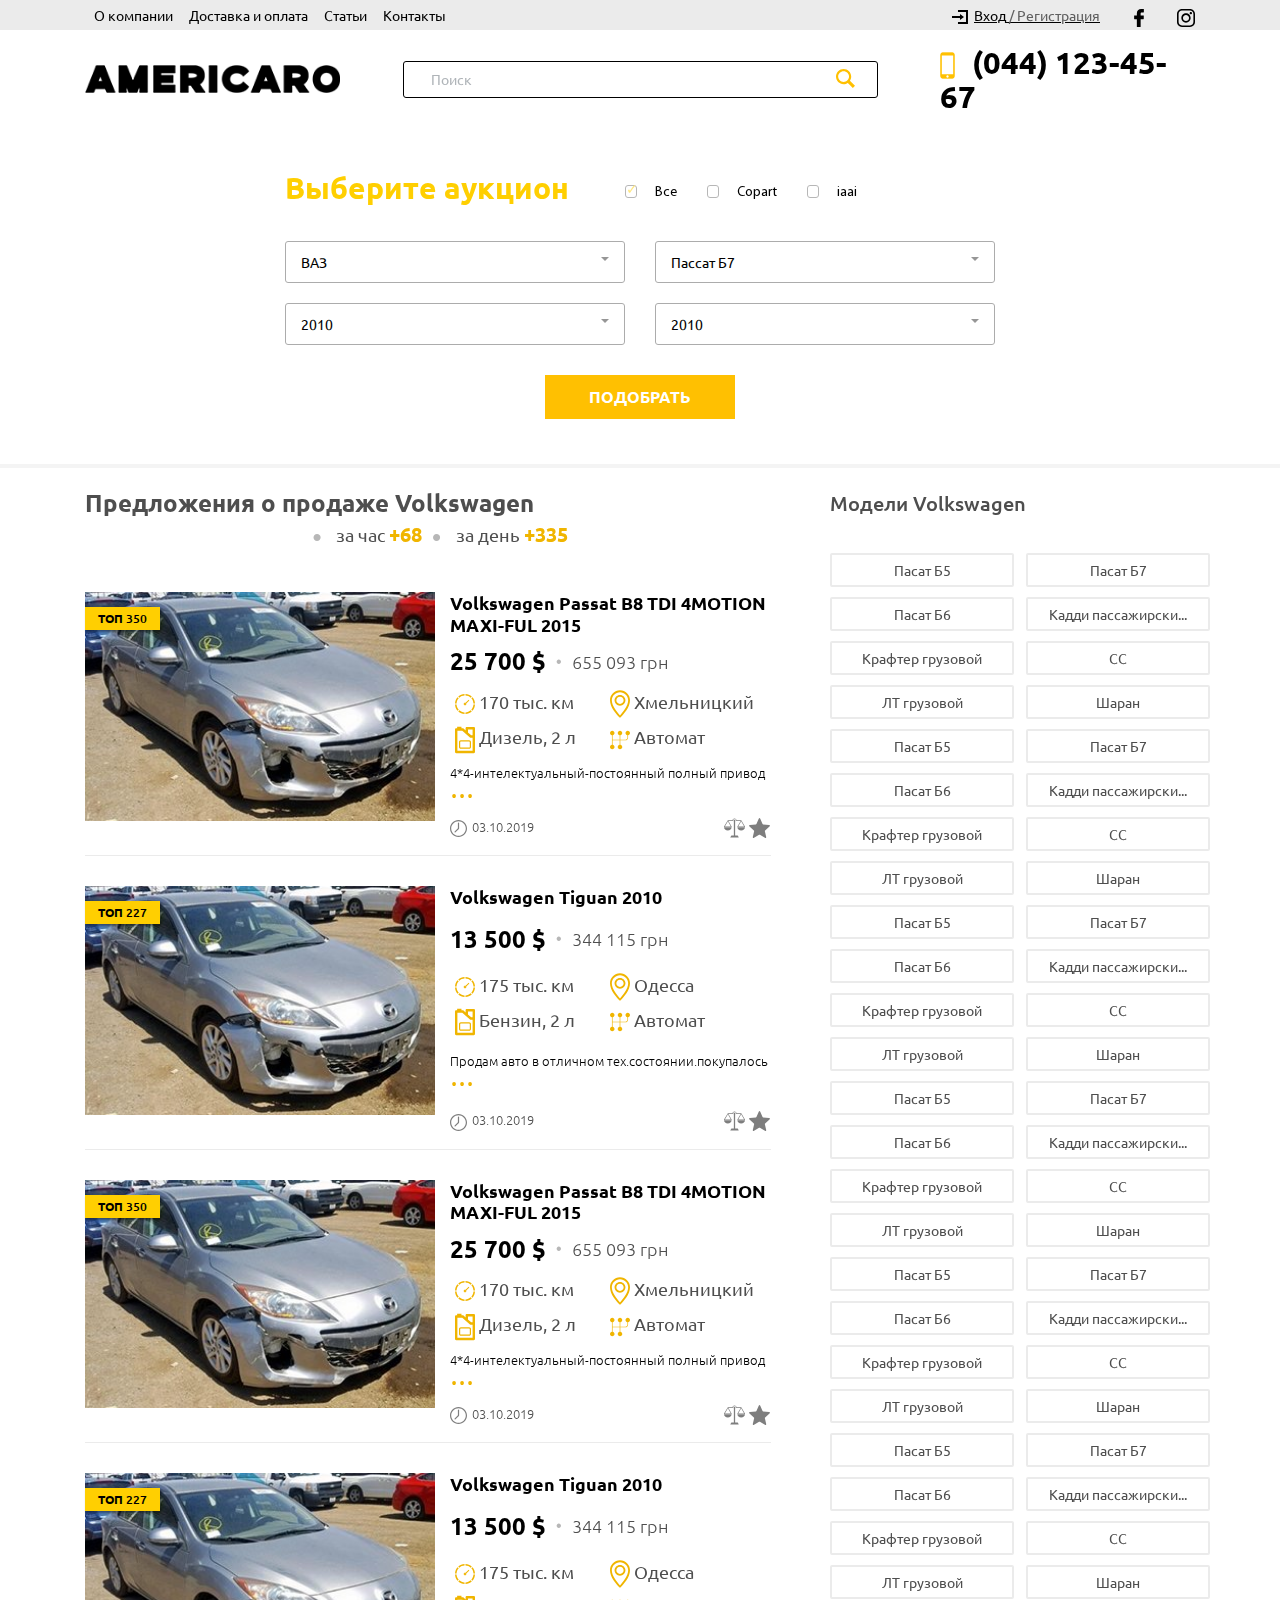
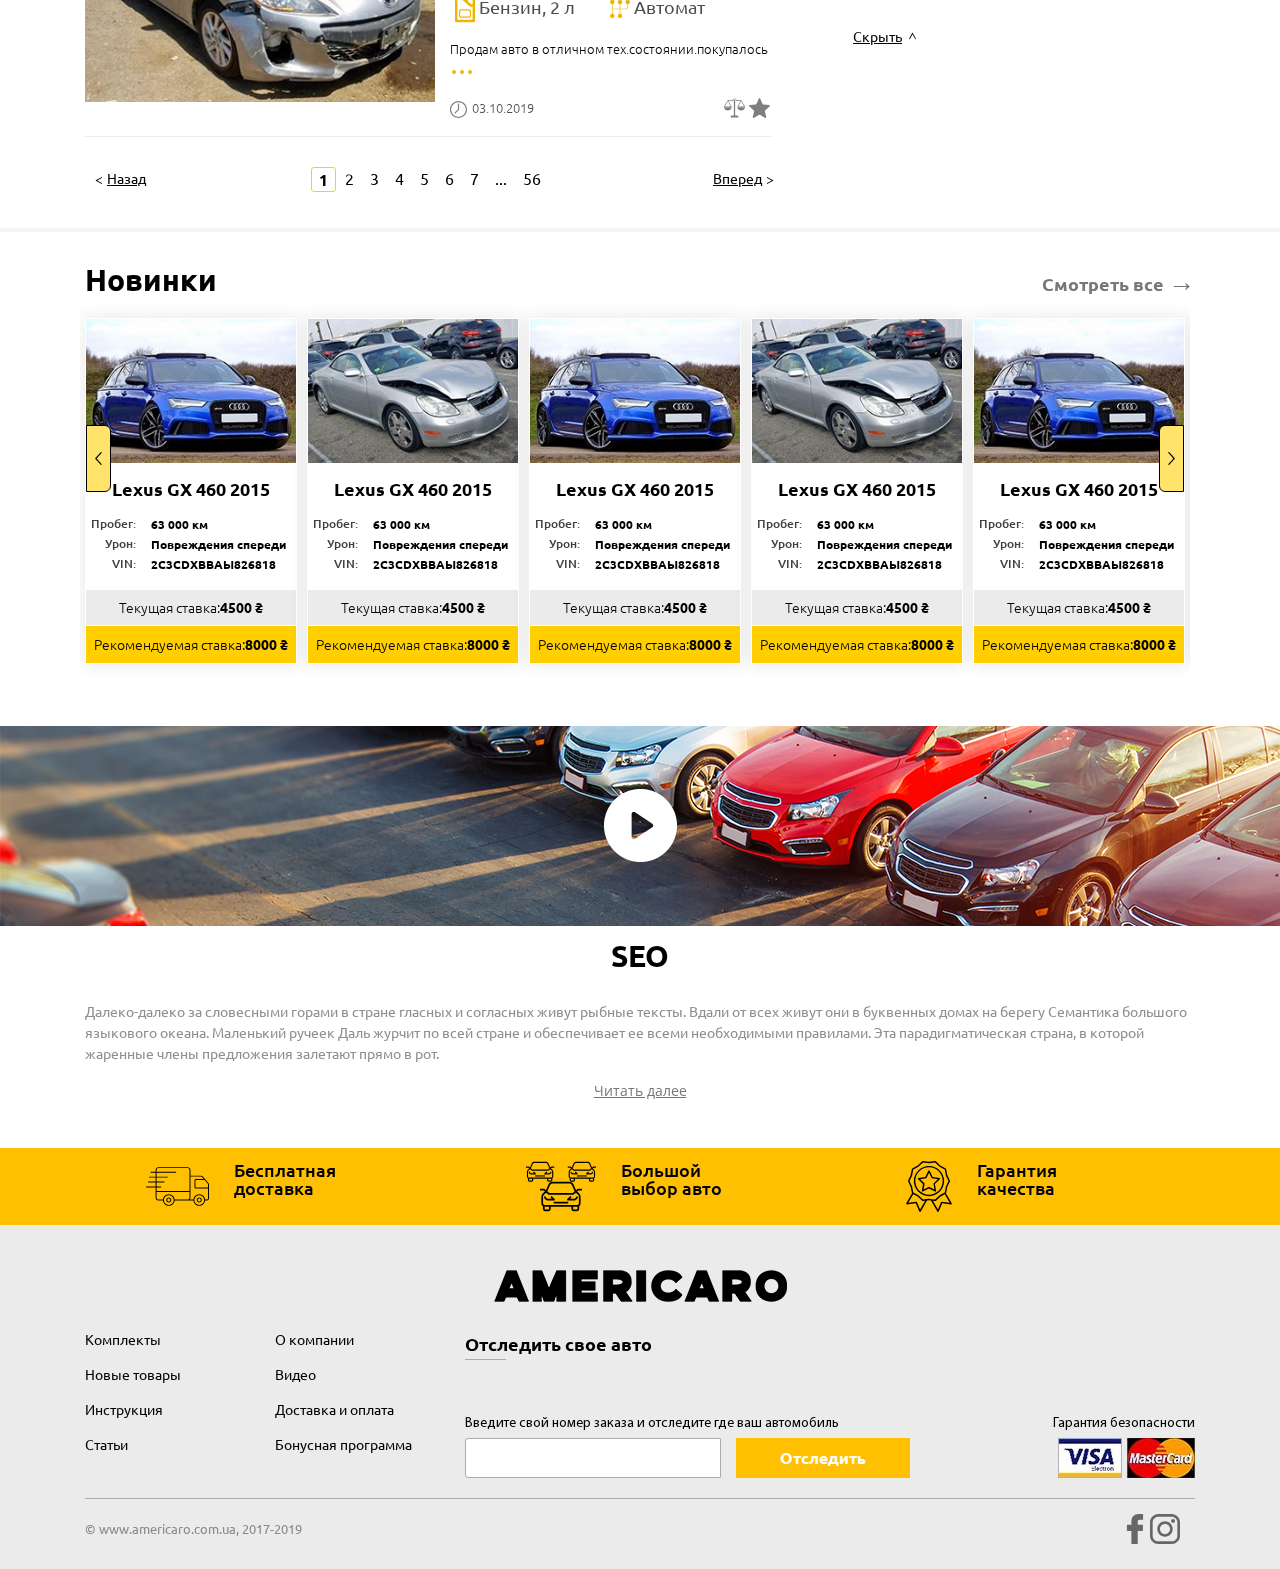
==== commit f6bfe8a9: "editing  sliders" ====
--- a/src/catalog.html
+++ b/src/catalog.html
@@ -600,227 +600,246 @@
         <div id="carousel-example" class="carousel slide " data-ride="carousel">
             <div class="carousel-inner row w-100  new__slider" role="listbox">
                 <div class="carousel-item new__element active">
-                    <img src="img/home/Cars/car1.jpg" alt="Lexus" class="image new__image">
-                    <span class="new__name">Lexus GX 460 2015</span>
-                    <div class="row ">
-                        <ul class="new__list col-4">
-                            <li>Пробег:</li>
-                            <li>Урон:</li>
-                            <li>VIN:</li>
-                        </ul>
-                        <ul class="new__values col-8">
-                            <li>63 000 км</li>
-                            <li>Повреждения спереди</li>
-                            <li>2C3CDXBВАЫ826818</li>
-                        </ul>
-                    </div>
-                    <p class=" new__rate new__rate--current">Текущая ставка:<span
-                            class="new__rate--price">4500 ₴</span>
-                    </p>
-                    <button class="btn new__rate new__rate--recommended">Рекомендуемая ставка:<span
-                            class="new__rate--price">8000 ₴</span></button>
-
-                    <a href="#" class="new__more">Подробнее &#62;</a>
+                    <div class="new__element--item">
+                        <img src="img/home/Cars/car1.jpg" alt="Lexus" class="image new__image">
+                        <span class="new__name">Lexus GX 460 2015</span>
+                        <div class="row ">
+                            <ul class="new__list col-4">
+                                <li>Пробег:</li>
+                                <li>Урон:</li>
+                                <li>VIN:</li>
+                            </ul>
+                            <ul class="new__values col-8">
+                                <li>63 000 км</li>
+                                <li>Повреждения спереди</li>
+                                <li>2C3CDXBВАЫ826818</li>
+                            </ul>
+                        </div>
+                        <p class=" new__rate new__rate--current">Текущая ставка:<span
+                                class="new__rate--price">4500 ₴</span>
+                        </p>
+                        <button class="btn new__rate new__rate--recommended">Рекомендуемая ставка:<span
+                                class="new__rate--price">8000 ₴</span></button>
+
+                        <a href="#" class="new__more">Подробнее &#62;</a>
+                    </div>
                 </div>
                 <div class="carousel-item new__element">
-                    <img src="img/home/Cars/car2.jpg" alt="Lexus" class="image new__image">
-                    <span class="new__name">Lexus GX 460 2015</span>
-                    <div class="row ">
-                        <ul class="new__list col-4">
-                            <li>Пробег:</li>
-                            <li>Урон:</li>
-                            <li>VIN:</li>
-                        </ul>
-                        <ul class="new__values col-8">
-                            <li>63 000 км</li>
-                            <li>Повреждения спереди</li>
-                            <li>2C3CDXBВАЫ826818</li>
-                        </ul>
-                    </div>
-                    <p class=" new__rate new__rate--current">Текущая ставка:<span
-                            class="new__rate--price">4500 ₴</span>
-                    </p>
-                    <button class="btn new__rate new__rate--recommended">Рекомендуемая ставка:<span
-                            class="new__rate--price">8000 ₴</span></button>
-                    <a href="#" class="new__more">Подробнее &#62;</a>
+                    <div class="new__element--item">
+                        <img src="img/home/Cars/car2.jpg" alt="Lexus" class="image new__image">
+                        <span class="new__name">Lexus GX 460 2015</span>
+                        <div class="row ">
+                            <ul class="new__list col-4">
+                                <li>Пробег:</li>
+                                <li>Урон:</li>
+                                <li>VIN:</li>
+                            </ul>
+                            <ul class="new__values col-8">
+                                <li>63 000 км</li>
+                                <li>Повреждения спереди</li>
+                                <li>2C3CDXBВАЫ826818</li>
+                            </ul>
+                        </div>
+                        <p class=" new__rate new__rate--current">Текущая ставка:<span
+                                class="new__rate--price">4500 ₴</span>
+                        </p>
+                        <button class="btn new__rate new__rate--recommended">Рекомендуемая ставка:<span
+                                class="new__rate--price">8000 ₴</span></button>
+                        <a href="#" class="new__more">Подробнее &#62;</a>
+                    </div>
                 </div>
                 <div class="carousel-item new__element">
-                    <img src="img/home/Cars/car1.jpg" alt="Lexus" class="image new__image">
-                    <span class="new__name">Lexus GX 460 2015</span>
-                    <div class="row ">
-                        <ul class="new__list col-4">
-                            <li>Пробег:</li>
-                            <li>Урон:</li>
-                            <li>VIN:</li>
-                        </ul>
-                        <ul class="new__values col-8">
-                            <li>63 000 км</li>
-                            <li>Повреждения спереди</li>
-                            <li>2C3CDXBВАЫ826818</li>
-                        </ul>
-                    </div>
-                    <p class=" new__rate new__rate--current">Текущая ставка:<span
-                            class="new__rate--price">4500 ₴</span>
-                    </p>
-                    <button class="btn new__rate new__rate--recommended">Рекомендуемая ставка:<span
-                            class="new__rate--price">8000 ₴</span></button>
-                    <a href="#" class="new__more">Подробнее &#62;</a>
+                    <div class="new__element--item">
+                        <img src="img/home/Cars/car1.jpg" alt="Lexus" class="image new__image">
+                        <span class="new__name">Lexus GX 460 2015</span>
+                        <div class="row ">
+                            <ul class="new__list col-4">
+                                <li>Пробег:</li>
+                                <li>Урон:</li>
+                                <li>VIN:</li>
+                            </ul>
+                            <ul class="new__values col-8">
+                                <li>63 000 км</li>
+                                <li>Повреждения спереди</li>
+                                <li>2C3CDXBВАЫ826818</li>
+                            </ul>
+                        </div>
+                        <p class=" new__rate new__rate--current">Текущая ставка:<span
+                                class="new__rate--price">4500 ₴</span>
+                        </p>
+                        <button class="btn new__rate new__rate--recommended">Рекомендуемая ставка:<span
+                                class="new__rate--price">8000 ₴</span></button>
+                        <a href="#" class="new__more">Подробнее &#62;</a>
+                    </div>
                 </div>
                 <div class="carousel-item new__element">
-                    <img src="img/home/Cars/car2.jpg" alt="Lexus" class="image new__image">
-                    <span class="new__name">Lexus GX 460 2015</span>
-                    <div class="row ">
-                        <ul class="new__list col-4">
-                            <li>Пробег:</li>
-                            <li>Урон:</li>
-                            <li>VIN:</li>
-                        </ul>
-                        <ul class="new__values col-8">
-                            <li>63 000 км</li>
-                            <li>Повреждения спереди</li>
-                            <li>2C3CDXBВАЫ826818</li>
-                        </ul>
-                    </div>
-                    <p class=" new__rate new__rate--current">Текущая ставка:<span
-                            class="new__rate--price">4500 ₴</span>
-                    </p>
-                    <button class="btn new__rate new__rate--recommended">Рекомендуемая ставка:<span
-                            class="new__rate--price">8000 ₴</span></button>
-                    <a href="#" class="new__more">Подробнее &#62;</a>
+                    <div class="new__element--item">
+                        <img src="img/home/Cars/car2.jpg" alt="Lexus" class="image new__image">
+                        <span class="new__name">Lexus GX 460 2015</span>
+                        <div class="row ">
+                            <ul class="new__list col-4">
+                                <li>Пробег:</li>
+                                <li>Урон:</li>
+                                <li>VIN:</li>
+                            </ul>
+                            <ul class="new__values col-8">
+                                <li>63 000 км</li>
+                                <li>Повреждения спереди</li>
+                                <li>2C3CDXBВАЫ826818</li>
+                            </ul>
+                        </div>
+                        <p class=" new__rate new__rate--current">Текущая ставка:<span
+                                class="new__rate--price">4500 ₴</span>
+                        </p>
+                        <button class="btn new__rate new__rate--recommended">Рекомендуемая ставка:<span
+                                class="new__rate--price">8000 ₴</span></button>
+                        <a href="#" class="new__more">Подробнее &#62;</a>
+                    </div>
                 </div>
                 <div class="carousel-item new__element">
-                    <img src="img/home/Cars/car1.jpg" alt="Lexus" class="image new__image">
-                    <span class="new__name">Lexus GX 460 2015</span>
-                    <div class="row ">
-                        <ul class="new__list col-4">
-                            <li>Пробег:</li>
-                            <li>Урон:</li>
-                            <li>VIN:</li>
-                        </ul>
-                        <ul class="new__values col-8">
-                            <li>63 000 км</li>
-                            <li>Повреждения спереди</li>
-                            <li>2C3CDXBВАЫ826818</li>
-                        </ul>
-                    </div>
-                    <p class=" new__rate new__rate--current">Текущая ставка:<span
-                            class="new__rate--price">4500 ₴</span>
-                    </p>
-                    <button class="btn new__rate new__rate--recommended">Рекомендуемая ставка:<span
-                            class="new__rate--price">8000 ₴</span></button>
-                    <a href="#" class="new__more">Подробнее &#62;</a>
+                    <div class="new__element--item">
+                        <img src="img/home/Cars/car1.jpg" alt="Lexus" class="image new__image">
+                        <span class="new__name">Lexus GX 460 2015</span>
+                        <div class="row ">
+                            <ul class="new__list col-4">
+                                <li>Пробег:</li>
+                                <li>Урон:</li>
+                                <li>VIN:</li>
+                            </ul>
+                            <ul class="new__values col-8">
+                                <li>63 000 км</li>
+                                <li>Повреждения спереди</li>
+                                <li>2C3CDXBВАЫ826818</li>
+                            </ul>
+                        </div>
+                        <p class=" new__rate new__rate--current">Текущая ставка:<span
+                                class="new__rate--price">4500 ₴</span>
+                        </p>
+                        <button class="btn new__rate new__rate--recommended">Рекомендуемая ставка:<span
+                                class="new__rate--price">8000 ₴</span></button>
+                        <a href="#" class="new__more">Подробнее &#62;</a>
+                    </div>
                 </div>
                 <div class="carousel-item new__element">
-                    <img src="img/home/Cars/car2.jpg" alt="Lexus" class="image new__image">
-                    <span class="new__name">Lexus GX 460 2015</span>
-                    <div class="row ">
-                        <ul class="new__list col-4">
-                            <li>Пробег:</li>
-                            <li>Урон:</li>
-                            <li>VIN:</li>
-                        </ul>
-                        <ul class="new__values col-8">
-                            <li>63 000 км</li>
-                            <li>Повреждения спереди</li>
-                            <li>2C3CDXBВАЫ826818</li>
-                        </ul>
-                    </div>
-                    <p class=" new__rate new__rate--current">Текущая ставка:<span
-                            class="new__rate--price">4500 ₴</span>
-                    </p>
-                    <button class="btn new__rate new__rate--recommended">Рекомендуемая ставка:<span
-                            class="new__rate--price">8000 ₴</span></button>
-                    <a href="#" class="new__more">Подробнее &#62;</a>
+                    <div class="new__element--item">
+                        <img src="img/home/Cars/car2.jpg" alt="Lexus" class="image new__image">
+                        <span class="new__name">Lexus GX 460 2015</span>
+                        <div class="row ">
+                            <ul class="new__list col-4">
+                                <li>Пробег:</li>
+                                <li>Урон:</li>
+                                <li>VIN:</li>
+                            </ul>
+                            <ul class="new__values col-8">
+                                <li>63 000 км</li>
+                                <li>Повреждения спереди</li>
+                                <li>2C3CDXBВАЫ826818</li>
+                            </ul>
+                        </div>
+                        <p class=" new__rate new__rate--current">Текущая ставка:<span
+                                class="new__rate--price">4500 ₴</span>
+                        </p>
+                        <button class="btn new__rate new__rate--recommended">Рекомендуемая ставка:<span
+                                class="new__rate--price">8000 ₴</span></button>
+                        <a href="#" class="new__more">Подробнее &#62;</a>
+                    </div>
                 </div>
                 <div class="carousel-item new__element">
-                    <img src="img/home/Cars/car1.jpg" alt="Lexus" class="image new__image">
-                    <span class="new__name">Lexus GX 460 2015</span>
-                    <div class="row ">
-                        <ul class="new__list col-4">
-                            <li>Пробег:</li>
-                            <li>Урон:</li>
-                            <li>VIN:</li>
-                        </ul>
-                        <ul class="new__values col-8">
-                            <li>63 000 км</li>
-                            <li>Повреждения спереди</li>
-                            <li>2C3CDXBВАЫ826818</li>
-                        </ul>
-                    </div>
-                    <p class=" new__rate new__rate--current">Текущая ставка:<span
-                            class="new__rate--price">4500 ₴</span>
-                    </p>
-                    <button class="btn new__rate new__rate--recommended">Рекомендуемая ставка:<span
-                            class="new__rate--price">8000 ₴</span></button>
-                    <a href="#" class="new__more">Подробнее &#62;</a>
+                    <div class="new__element--item">
+                        <img src="img/home/Cars/car1.jpg" alt="Lexus" class="image new__image">
+                        <span class="new__name">Lexus GX 460 2015</span>
+                        <div class="row ">
+                            <ul class="new__list col-4">
+                                <li>Пробег:</li>
+                                <li>Урон:</li>
+                                <li>VIN:</li>
+                            </ul>
+                            <ul class="new__values col-8">
+                                <li>63 000 км</li>
+                                <li>Повреждения спереди</li>
+                                <li>2C3CDXBВАЫ826818</li>
+                            </ul>
+                        </div>
+                        <p class=" new__rate new__rate--current">Текущая ставка:<span
+                                class="new__rate--price">4500 ₴</span>
+                        </p>
+                        <button class="btn new__rate new__rate--recommended">Рекомендуемая ставка:<span
+                                class="new__rate--price">8000 ₴</span></button>
+                        <a href="#" class="new__more">Подробнее &#62;</a>
+                    </div>
                 </div>
                 <div class="carousel-item new__element">
-                    <img src="img/home/Cars/car2.jpg" alt="Lexus" class="image new__image">
-                    <span class="new__name">Lexus GX 460 2015</span>
-                    <div class="row ">
-                        <ul class="new__list col-4">
-                            <li>Пробег:</li>
-                            <li>Урон:</li>
-                            <li>VIN:</li>
-                        </ul>
-                        <ul class="new__values col-8">
-                            <li>63 000 км</li>
-                            <li>Повреждения спереди</li>
-                            <li>2C3CDXBВАЫ826818</li>
-                        </ul>
-                    </div>
-                    <p class=" new__rate new__rate--current">Текущая ставка:<span
-                            class="new__rate--price">4500 ₴</span>
-                    </p>
-                    <button class="btn new__rate new__rate--recommended">Рекомендуемая ставка:<span
-                            class="new__rate--price">8000 ₴</span></button>
-                    <a href="#" class="new__more">Подробнее &#62;</a>
+                    <div class="new__element--item">
+                        <img src="img/home/Cars/car2.jpg" alt="Lexus" class="image new__image">
+                        <span class="new__name">Lexus GX 460 2015</span>
+                        <div class="row ">
+                            <ul class="new__list col-4">
+                                <li>Пробег:</li>
+                                <li>Урон:</li>
+                                <li>VIN:</li>
+                            </ul>
+                            <ul class="new__values col-8">
+                                <li>63 000 км</li>
+                                <li>Повреждения спереди</li>
+                                <li>2C3CDXBВАЫ826818</li>
+                            </ul>
+                        </div>
+                        <p class=" new__rate new__rate--current">Текущая ставка:<span
+                                class="new__rate--price">4500 ₴</span>
+                        </p>
+                        <button class="btn new__rate new__rate--recommended">Рекомендуемая ставка:<span
+                                class="new__rate--price">8000 ₴</span></button>
+                        <a href="#" class="new__more">Подробнее &#62;</a>
+                    </div>
                 </div>
                 <div class="carousel-item new__element">
-                    <img src="img/home/Cars/car1.jpg" alt="Lexus" class="image new__image">
-                    <span class="new__name">Lexus GX 460 2015</span>
-                    <div class="row ">
-                        <ul class="new__list col-4">
-                            <li>Пробег:</li>
-                            <li>Урон:</li>
-                            <li>VIN:</li>
-                        </ul>
-                        <ul class="new__values col-8">
-                            <li>63 000 км</li>
-                            <li>Повреждения спереди</li>
-                            <li>2C3CDXBВАЫ826818</li>
-                        </ul>
-                    </div>
-                    <p class=" new__rate new__rate--current">Текущая ставка:<span
-                            class="new__rate--price">4500 ₴</span>
-                    </p>
-                    <button class="btn new__rate new__rate--recommended">Рекомендуемая ставка:<span
-                            class="new__rate--price">8000 ₴</span></button>
-                    <a href="#" class="new__more">Подробнее &#62;</a>
+                    <div class="new__element--item">
+                        <img src="img/home/Cars/car1.jpg" alt="Lexus" class="image new__image">
+                        <span class="new__name">Lexus GX 460 2015</span>
+                        <div class="row ">
+                            <ul class="new__list col-4">
+                                <li>Пробег:</li>
+                                <li>Урон:</li>
+                                <li>VIN:</li>
+                            </ul>
+                            <ul class="new__values col-8">
+                                <li>63 000 км</li>
+                                <li>Повреждения спереди</li>
+                                <li>2C3CDXBВАЫ826818</li>
+                            </ul>
+                        </div>
+                        <p class=" new__rate new__rate--current">Текущая ставка:<span
+                                class="new__rate--price">4500 ₴</span>
+                        </p>
+                        <button class="btn new__rate new__rate--recommended">Рекомендуемая ставка:<span
+                                class="new__rate--price">8000 ₴</span></button>
+                        <a href="#" class="new__more">Подробнее &#62;</a>
+                    </div>
                 </div>
                 <div class="carousel-item new__element">
-                    <img src="img/home/Cars/car2.jpg" alt="Lexus" class="image new__image">
-                    <span class="new__name">Lexus GX 460 2015</span>
-                    <div class="row ">
-                        <ul class="new__list col-4">
-                            <li>Пробег:</li>
-                            <li>Урон:</li>
-                            <li>VIN:</li>
-                        </ul>
-                        <ul class="new__values col-8">
-                            <li>63 000 км</li>
-                            <li>Повреждения спереди</li>
-                            <li>2C3CDXBВАЫ826818</li>
-                        </ul>
-                    </div>
-                    <p class=" new__rate new__rate--current">Текущая ставка:<span
-                            class="new__rate--price">4500 ₴</span>
-                    </p>
-                    <button class="btn new__rate new__rate--recommended">Рекомендуемая ставка:<span
-                            class="new__rate--price">8000 ₴</span></button>
-                    <a href="#" class="new__more">Подробнее &#62;</a>
-                </div>
-
+                    <div class="new__element--item">
+                        <img src="img/home/Cars/car2.jpg" alt="Lexus" class="image new__image">
+                        <span class="new__name">Lexus GX 460 2015</span>
+                        <div class="row ">
+                            <ul class="new__list col-4">
+                                <li>Пробег:</li>
+                                <li>Урон:</li>
+                                <li>VIN:</li>
+                            </ul>
+                            <ul class="new__values col-8">
+                                <li>63 000 км</li>
+                                <li>Повреждения спереди</li>
+                                <li>2C3CDXBВАЫ826818</li>
+                            </ul>
+                        </div>
+                        <p class=" new__rate new__rate--current">Текущая ставка:<span
+                                class="new__rate--price">4500 ₴</span>
+                        </p>
+                        <button class="btn new__rate new__rate--recommended">Рекомендуемая ставка:<span
+                                class="new__rate--price">8000 ₴</span></button>
+                        <a href="#" class="new__more">Подробнее &#62;</a>
+                    </div>
+                </div>
             </div>
             <a class="carousel-control-prev new__prev" href="#carousel-example" role="button" data-slide="prev">
                 <span class="carousel-control-prev-icon new__prev--icon" aria-hidden="true"></span>
--- a/src/style/css/style.css
+++ b/src/style/css/style.css
@@ -1 +1 @@
-.title{font-family:'Ubuntu', sans-serif;font-size:30px;line-height:30px;font-weight:bold;color:#000000}.button{background-color:#ffc001;font-family:'Ubuntu', sans-serif;font-size:16px;line-height:30px;font-weight:700;color:#ffffff;border-radius:0}.all-link{font-size:18px;line-height:30px;font-weight:700;color:#787878;text-align:right}.all-link__arrow{font-size:27px;font-weight:900}.all-link:hover{text-decoration:none;color:#ffc001}.image{max-width:100%;display:block;margin:0 auto}.header{font-family:'Ubuntu', sans-serif;position:relative}.header__background{background:#ebebeb;margin-bottom:15px;padding:0 10px}.header__heading{-webkit-box-pack:justify;-ms-flex-pack:justify;justify-content:space-between;-webkit-box-align:center;-ms-flex-align:center;align-items:center}.header__menu{padding:0;list-style-type:none;margin:0}.header__link{text-decoration:none;font-size:14px;line-height:30px;font-weight:400;color:#000000;padding:0}.header__navbar{padding:0 1rem}.header__icon{width:18px;height:18px}.header__inner{-webkit-box-pack:justify;-ms-flex-pack:justify;justify-content:space-between}.header__authorization{font-size:14px;line-height:30px;font-weight:400;text-decoration:underline;-webkit-text-decoration-color:#000000;text-decoration-color:#000000;text-align:right}.header__authorization:hover{text-decoration:none}.header__authorization--entrance{color:#000000}.header__authorization--registry{color:#5f5f5f}.header__authorization--image{width:16px;height:14px;margin-right:6px}.header__social{-webkit-box-align:center;-ms-flex-align:center;align-items:center}.header__phone{font-family:'Ubuntu', sans-serif;font-size:30.6px;line-height:34px;font-weight:700;color:#000000;text-decoration:none}.header__phone--image{margin-right:10px}.header__phone:hover{text-decoration:none;color:#ffcf01}.header__phone--text{font-family:'Ubuntu', sans-serif}.header__content{-webkit-box-pack:justify;-ms-flex-pack:justify;justify-content:space-between;-webkit-box-align:center;-ms-flex-align:center;align-items:center}.header__form{border:1px solid #000000;border-radius:3px}.header__input{opacity:0.54;border:none;font-size:14px;line-height:30px;font-weight:400;color:#000000;width:90%}.header__button{background:url("../../img/home/magnifier.svg") no-repeat;border:none;padding:10px 13px}.header__button:active,.header__button:focus,.header__button:hover,.header__button:visited{border:none;background-color:transparent;-webkit-box-shadow:none;box-shadow:none}.btn-outline-success:not(:disabled):not(.disabled).active,.btn-outline-success:not(:disabled):not(.disabled):active,.show>.btn-outline-success.dropdown-toggle{border:none;background-color:transparent;-webkit-box-shadow:none;box-shadow:none}.btn-outline-success:not(:disabled):not(.disabled).active:focus,.btn-outline-success:not(:disabled):not(.disabled):active:focus,.show>.btn-outline-success.dropdown-toggle:focus{-webkit-box-shadow:none;box-shadow:none}.header__input:active,.header__input:focus,.header__input:hover,.header__input:visited{outline:0;outline-offset:0;border:none;-webkit-box-shadow:none;box-shadow:none}.header__menu .header__item .header__link{color:#000000}.auction{padding:60px 0;font-family:'Ubuntu', sans-serif}.auction__heading{-webkit-box-align:center;-ms-flex-align:center;align-items:center;margin-bottom:30px}.auction__title{color:#ffcf01}.auction__button{background-color:#ffffff;border:1px solid #acacac;border-radius:3px;font-size:14px;line-height:30px;font-weight:400;color:#000000;text-align:left;padding:5px 15px}.auction__button:after{margin:0;position:absolute;right:15px;top:15px;color:#969696}.auction__list{margin-bottom:20px}.auction__menu{width:95%;overflow-y:scroll;height:250px;left:-1px!important}.auction__menu::-webkit-scrollbar{width:12px;background-color:#e1e1e1}.auction__menu::-webkit-scrollbar-thumb{background-color:#b7b7b7;border-radius:4px;height:31px}.auction__label{font-family:'Myriad Pro Regular';font-size:14.2px;line-height:30px;font-weight:400;color:#000000;padding:0 0 0 30px;margin:0 30px 0 0;position:relative;cursor:pointer}.auction__label:before{content:"";border-radius:3px;opacity:0.5;border:1px solid #707070;background:#ffffff;width:12px;height:13px;position:absolute;top:7px;left:0}.auction__check[type=checkbox]{display:none}.auction__link{font-family:'Ubuntu', sans-serif;font-size:14px;line-height:30px;font-weight:400;color:#000000}.auction__form{padding:0}.auction__inner{margin-bottom:10px}.auction__check[type=checkbox]:checked+.auction__label:before{content:"\2713";display:-webkit-box;display:-ms-flexbox;display:flex;-webkit-box-align:center;-ms-flex-align:center;align-items:center;color:#ffcf01}.purchase{background:#f8f4db;padding:55px 0;font-family:'Ubuntu', sans-serif}.purchase__title{margin-bottom:40px}.purchase__element{padding:12px;width:25%;z-index:99;position:relative}.purchase__element--one{border-bottom:1px solid #000000}.purchase__element--one:after{content:"";position:absolute;top:1px;left:0;border:1px solid #000000;width:100%;height:100%;z-index:-1;clip:rect(auto, 128px, 249px, auto)}.purchase__element--one:before{content:"";width:8px;height:8px;background-color:#000000;border-radius:50%;position:absolute;top:-3px;left:45%}.purchase__element--two:after{content:"";position:absolute;top:1px;left:0;border:1px solid #000000;width:100%;height:100%;z-index:-1;clip:rect(auto, 128px, 249px, auto)}.purchase__element--two:before{content:"";position:absolute;bottom:1px;right:0;border:1px solid #000000;width:100%;height:100%;z-index:-1;clip:rect(auto, 128px, 248px, auto);-webkit-transform:rotate(180deg);-ms-transform:rotate(180deg);transform:rotate(180deg)}.purchase__element--three:after{content:"";position:absolute;top:1px;left:0;border:1px solid #000000;width:100%;height:100%;z-index:-1;clip:rect(auto, 128px, 1px, auto)}.purchase__element--three:before{content:"";position:absolute;bottom:1px;right:0;border:1px solid #000000;width:100%;height:100%;z-index:-1;clip:rect(auto, 128px, 248px, auto);-webkit-transform:rotate(180deg);-ms-transform:rotate(180deg);transform:rotate(180deg)}.purchase__element--fo{border-top:1px solid #000000}.purchase__element--fo:after{content:"";width:8px;height:8px;background-color:#000000;border-radius:50%;position:absolute;bottom:-3px;right:44%}.purchase__element--fo:before{content:"";position:absolute;bottom:1px;right:0;border:1px solid #000000;width:100%;height:100%;z-index:-1;clip:rect(auto, 128px, 267px, auto);-webkit-transform:rotate(180deg);-ms-transform:rotate(180deg);transform:rotate(180deg)}.purchase__element--center:after{content:"";position:absolute;top:-6px;left:45%;width:0;height:0;border-top:7px solid transparent;border-left:10px solid #000000;border-bottom:7px solid transparent}.purchase__element--center:before{content:"";position:absolute;bottom:-6px;right:44%;width:0;height:0;border-top:7px solid transparent;border-left:10px solid #000000;border-bottom:7px solid transparent}.purchase__item{-webkit-box-shadow:1px 3px 10px 0 rgba(0, 0, 0, 0.07);box-shadow:1px 3px 10px 0 rgba(0, 0, 0, 0.07);padding:0;width:100%;z-index:99;height:100%}.purchase__item--white{background-color:#ffffff}.purchase__item--yellow{background-color:#ffcf01}.purchase__name{font-size:22px;line-height:30px;font-weight:700;display:block;margin-bottom:25px;text-align:center;white-space:pre-line;font-family:'Ubuntu', sans-serif}.purchase__text{font-size:15px;line-height:1.2;font-weight:400;text-align:center;display:block}.purchase__info{padding:0 10% 30px}.purchase__picture{border-radius:0px 0px 50px 0px;width:68px;height:58px;padding-top:10px;padding-left:10px}.purchase__picture--inner{padding-left:20px}.purchase__picture--white{background-color:#ffffff}.purchase__picture--yellow{background-color:#ffcf01}.new{padding:33px 0 12px;font-family:'Ubuntu', sans-serif}.new__heading{margin-bottom:0}.new__slider{padding-bottom:50px}.new__element{background-color:#ffffff;-webkit-box-shadow:0 0 17px 1px rgba(0, 0, 0, 0.09);box-shadow:0 0 17px 1px rgba(0, 0, 0, 0.09);width:19%;border-top:1px solid transparent;border-left:1px solid transparent;border-right:1px solid transparent;text-align:center;height:calc(100% - 14%)}.new__element:hover{border-color:#ffe36a}.new__name{font-size:18px;line-height:1.2;font-weight:bold;color:#000000;display:block;margin-bottom:15px}.new__list{font-size:12px;line-height:20px;font-weight:500;color:#414141;list-style-type:none;text-align:right}.new__values{font-size:12px;line-height:20px;font-weight:bold;color:#000000;list-style-type:none;text-align:left}.new__rate{font-size:14px;line-height:1.2;font-weight:300;color:#000000;width:100%;border-radius:0;padding:9px 0;margin:0 0 1px}.new__rate--price{font-weight:bold}.new__rate--current{background-color:#ebebeb}.new__rate--recommended{background-color:#ffcf01}.new__more{position:absolute;bottom:-50px;left:0;height:50px;width:100%;background:white;-webkit-box-shadow:0 0 17px 1px rgba(0, 0, 0, 0.09);box-shadow:0 0 17px 1px rgba(0, 0, 0, 0.09);border-bottom:1px solid #ffe36a;border-left:1px solid #ffe36a;border-right:1px solid #ffe36a;display:none;font-family:'Open Sans', sans-serif;padding:20px 0 10px;font-size:12px;text-decoration:underline;color:#4e4e4e}.new__more:hover{color:#ffcf01}.new__image{margin-bottom:15px}.new__prev{width:25px;height:67px;border:1px solid #000000;background-color:#ffe36a;border-radius:0 6px 6px 0;top:122px;opacity:1}.new__prev--icon{background:url("../../img/home/arrow-slider.svg") no-repeat;-webkit-transform:rotate(180deg);-ms-transform:rotate(180deg);transform:rotate(180deg);width:7px;height:13px}.new__next{opacity:1;width:25px;height:67px;border:1px solid #000000;background-color:#ffe36a;border-radius:6px 0 0 6px;top:122px}.new__next--icon{background:url("../../img/home/arrow-slider.svg") no-repeat;width:7px;height:13px}@media (min-width:1200px){#carousel-example .carousel-inner .active.new__element.carousel-item+.carousel-item+.carousel-item+.carousel-item+.carousel-item{right:0;visibility:visible;height:auto;z-index:1;position:inherit}}@media (min-width:769px) and (max-width:991px){#carousel-example .carousel-inner .active.new__element.carousel-item+.carousel-item+.carousel-item+.carousel-item{position:absolute;top:0;right:-32%;z-index:-1;display:block;visibility:visible;height:auto}}@media (min-width:576px) and (max-width:768px){#carousel-example .carousel-inner .active.new__element.carousel-item+.carousel-item+.carousel-item{position:absolute;top:0;right:-50%;z-index:-1;display:block;visibility:visible;height:auto}}@media (min-width:577px){#carousel-example .carousel-item{margin:15px 0 0 0}#carousel-example .carousel-inner .active+.carousel-item{display:block}#carousel-example .carousel-inner .carousel-item.active:not(.carousel-item-right):not(.carousel-item-left),#carousel-example .carousel-inner .carousel-item.active:not(.carousel-item-right):not(.carousel-item-left)+.carousel-item{-webkit-transition:none;-o-transition:none;transition:none}#carousel-example .carousel-inner .carousel-item-next{position:relative;-webkit-transform:translate3d(0, 0, 0);transform:translate3d(0, 0, 0)}#carousel-example .active.carousel-item-left+.carousel-item-next.carousel-item-left,#carousel-example .carousel-item-next.carousel-item-left+.carousel-item,#carousel-example .carousel-item-next.carousel-item-left+.carousel-item+.carousel-item{position:relative;-webkit-transform:translate3d(-100%, 0, 0);transform:translate3d(-100%, 0, 0);visibility:visible}#carousel-example .carousel-inner .carousel-item-prev.carousel-item-right{position:absolute;top:0;left:0;z-index:-1;display:block;visibility:visible}#carousel-example .active.carousel-item-right+.carousel-item-prev.carousel-item-right,#carousel-example .carousel-item-prev.carousel-item-right+.carousel-item,#carousel-example .carousel-item-prev.carousel-item-right+.carousel-item+.carousel-item{position:relative;-webkit-transform:translate3d(100%, 0, 0);transform:translate3d(100%, 0, 0);visibility:visible;display:block}}@media (min-width:768px){#carousel-example .carousel-inner .active+.carousel-item+.carousel-item{display:block}#carousel-example .carousel-inner .carousel-item.active:not(.carousel-item-right):not(.carousel-item-left)+.carousel-item+.carousel-item{-webkit-transition:none;-o-transition:none;transition:none}#carousel-example .carousel-inner .carousel-item-next{position:relative;-webkit-transform:translate3d(0, 0, 0);transform:translate3d(0, 0, 0)}#carousel-example .carousel-item-next.carousel-item-left+.carousel-item+.carousel-item+.carousel-item{position:relative;-webkit-transform:translate3d(-100%, 0, 0);transform:translate3d(-100%, 0, 0);visibility:visible}#carousel-example .carousel-item-prev.carousel-item-right+.carousel-item+.carousel-item+.carousel-item{position:relative;-webkit-transform:translate3d(100%, 0, 0);transform:translate3d(100%, 0, 0);visibility:visible;display:block}}@media (min-width:991px){#carousel-example .carousel-inner .active+.carousel-item+.carousel-item+.carousel-item{display:block}#carousel-example .carousel-inner .carousel-item.active:not(.carousel-item-right):not(.carousel-item-left)+.carousel-item+.carousel-item+.carousel-item{-webkit-transition:none;-o-transition:none;transition:none}#carousel-example .carousel-inner .active.carousel-item+.carousel-item+.carousel-item+.carousel-item+.carousel-item{position:absolute;top:0;right:-25%;z-index:-1;display:block;visibility:visible}#carousel-example .carousel-item-next.carousel-item-left+.carousel-item+.carousel-item+.carousel-item+.carousel-item{position:relative;-webkit-transform:translate3d(-100%, 0, 0);transform:translate3d(-100%, 0, 0);visibility:visible}#carousel-example .carousel-item-prev.carousel-item-right+.carousel-item+.carousel-item+.carousel-item+.carousel-item{position:relative;-webkit-transform:translate3d(100%, 0, 0);transform:translate3d(100%, 0, 0);visibility:visible;display:block}}@media (min-width:1200px){#carousel-example .carousel-inner .active+.carousel-item+.carousel-item+.carousel-item+.carousel-item{display:block}#carousel-example .carousel-inner .carousel-item.active:not(.carousel-item-right):not(.carousel-item-left)+.carousel-item+.carousel-item+.carousel-item+.carousel-item{-webkit-transition:none;-o-transition:none;transition:none}#carousel-example .carousel-inner .active.carousel-item+.carousel-item+.carousel-item+.carousel-item+.carousel-item+.carousel-item{position:absolute;top:0;right:-20%;z-index:-1;display:block;visibility:visible}#carousel-example .carousel-item-next.carousel-item-left+.carousel-item+.carousel-item+.carousel-item+.carousel-item+.carousel-item{position:relative;-webkit-transform:translate3d(-100%, 0, 0);transform:translate3d(-100%, 0, 0);visibility:visible}#carousel-example .carousel-item-prev.carousel-item-right+.carousel-item+.carousel-item+.carousel-item+.carousel-item+.carousel-item{position:relative;-webkit-transform:translate3d(100%, 0, 0);transform:translate3d(100%, 0, 0);visibility:visible;display:block}}.new__element:hover .new__more{display:block}.video{padding:0 0 15px}.video__image{background:url("../../img/home/video-bg.png") no-repeat;background-size:cover;height:200px}.video__modal{position:fixed;z-index:100000;left:0;top:0;width:100%;height:100%;overflow:auto;background-color:#000;background-color:rgba(0, 0, 0, 0.8);padding-top:60px}.video__modal--hide{display:none}.video__element{width:60%;height:50%;background-color:hsla(0, 0%, 100%, 0.15);margin:5% auto;padding:40px;border-radius:5px;position:relative}.video__close{width:24px;height:24px;position:absolute;display:block;right:12px;top:12px;cursor:pointer;border:none;outline:0}.video__item{position:relative;width:100%;height:calc(100% - 40px);padding-top:40px;overflow:hidden}.video__item--wrap{position:absolute;top:0;left:0;width:100%;height:100%}.brands{font-family:'Ubuntu', sans-serif;padding:40px 0}.brands__select{display:none;margin-bottom:15px}.brands__heading{margin-bottom:45px}.brands__list{padding:0;list-style-type:none;border:none;margin-bottom:15px}.brands__item{font-size:16px;line-height:30px;font-weight:500;width:125px}.brands__item--link{color:#939393;text-decoration:none;display:-webkit-box;display:-ms-flexbox;display:flex;-webkit-box-orient:vertical;-webkit-box-direction:normal;-ms-flex-direction:column;flex-direction:column;-webkit-box-align:center;-ms-flex-align:center;align-items:center}.brands__item--link:hover{color:#ffc001;text-decoration:none}.brands__item--active{position:relative}.brands__item--active:after{content:"";position:absolute;bottom:-25px;left:50px;width:0;height:0;border-left:10px solid transparent;border-right:10px solid transparent;border-top:10px solid #ffc001;z-index:99}.brands__item--active:before{content:"";position:absolute;bottom:-30px;left:45px;width:0;height:0;border-left:15px solid transparent;border-right:15px solid transparent;border-top:15px solid #ffffff;z-index:9}.brands__active{position:relative;color:#ffc001}.brands__active:after{content:"";position:absolute;bottom:-35px;left:40px;width:0;height:0;border-left:20px solid transparent;border-right:20px solid transparent;border-top:20px solid #d9d9d9}.brands__icon{max-width:90px;height:40px}.brands__icon path{fill:#939393}.brands__icon--bus path{stroke:#939393;fill:none}.brands__icon--bus path{stroke:#939393;fill:none}.brands__icon--color path{stroke:none}.brands__dropdown{background-color:#f8f4db;border-top:3px solid #d9d9d9;padding:30px 0 20px}.brands__element{font-size:12px;line-height:29px;font-weight:400;width:125px;margin-bottom:10px}.brands__element--link{color:#000000;text-decoration:none;display:-webkit-box;display:-ms-flexbox;display:flex;-webkit-box-orient:vertical;-webkit-box-direction:normal;-ms-flex-direction:column;flex-direction:column;-webkit-box-align:center;-ms-flex-align:center;align-items:center}.brands__element--link:hover{color:#ffc001;text-decoration:none}.brands__logo{max-width:50px;height:40px}.brands__active .brands__icon path{fill:#000000}.brands__active .brands__icon--bus path{stroke:#000000;fill:none}.brands__active .brands__icon--filter{-webkit-filter:brightness(0.1);filter:brightness(0.1)}.brands__item:hover .brands__item--link .brands__icon path{fill:#000000}.brands__item:hover .brands__item--link .brands__icon--filter{-webkit-filter:brightness(0.1);filter:brightness(0.1)}.brands__item:hover .brands__item--link .brands__icon--bus path{stroke:#000000;fill:none}.info{font-family:'Ubuntu', sans-serif;margin-bottom:57px}.info__heading{margin-bottom:22px}.info__element{background-color:#ffffff;-webkit-box-shadow:0 0 17px 1px rgba(0, 0, 0, 0.09);box-shadow:0 0 17px 1px rgba(0, 0, 0, 0.09);padding:30px}.info__calendar{margin-right:10px}.info__data{font-size:14px;line-height:21px;font-weight:400;color:#1d1d1d;display:block;margin-bottom:25px}.info__name{font-size:20px;line-height:30px;font-weight:500;color:#1d1d1d;display:block;margin-bottom:15px}.info__text{font-size:14px;line-height:24px;font-weight:400;color:#1d1d1d;margin-bottom:60px}.info__link{font-size:16px;line-height:30px;font-weight:700;color:#ffc001}.info__link:hover{text-decoration:none;color:#000000}.info__arrow{width:14px;height:9px}.info__tabs{font-size:18px;line-height:27px;font-weight:900;text-transform:uppercase;color:#000000;display:block}.info__tabs:hover{text-decoration:none;color:#ffc001}.info__nav{border-color:#ffe36a;text-align:center}.info__item{padding:0}.info__nav .active{border-bottom:8px solid #ffc001}.seo{font-family:'Ubuntu', sans-serif;margin-bottom:43px}.seo__title{margin-bottom:30px}.seo__text{font-size:14.1px;line-height:21px;font-weight:400;color:#908e8e;margin-bottom:12px}.seo__link{font-family:'Open Sans', sans-serif;font-size:14px;line-height:29px;font-weight:400;color:#787878;text-decoration:underline}.seo__link:hover{text-decoration:none;color:#ffc001}.advantages{background-color:#ffc001;padding:13px 0;font-family:'Ubuntu', sans-serif}.advantages__name{font-size:18px;line-height:18px;font-weight:500;color:#000000;width:50%}.advantages__element{width:20%}.advantages__image{margin-right:25px}.footer{background:#ebebeb;padding:45px 0 25px;font-family:'Ubuntu', sans-serif}.footer__logo{margin-bottom:20px}.footer__link{font-size:14px;line-height:35px;font-weight:400;color:#000000}.footer__link:hover{text-decoration:none;color:#ffc001}.footer__name{font-size:18px;line-height:29px;font-weight:700;color:#000000;position:relative;margin-bottom:50px;display:block}.footer__name:after{content:"";position:absolute;top:30px;left:0;width:41px;height:1px;border-bottom:1px solid #acacac}.footer__text{font-family:"Myriad Pro Regular";font-size:14px;line-height:29px;font-weight:400;color:#000000}.footer__input{background-color:#ffffff;border:1px solid #acacac;border-radius:3px;height:40px;margin-right:15px}.footer__button{padding:4px 43px}.footer__guarantee{text-align:right}.footer__visa{margin-right:5px}.footer__card{margin:0;-webkit-box-pack:end;-ms-flex-pack:end;justify-content:flex-end}.footer__line{border-bottom:1px solid #acacac;margin-bottom:15px}.footer__inner{margin-bottom:20px}.footer__address{font-size:13px;line-height:30px;font-weight:400;color:#8a8a8a}.footer__address:hover{text-decoration:none;color:#ffc001}.footer__facebook{width:30px;height:30px;fill:#676765}.footer__instagram{width:30px;height:30px;fill:#676765}.footer__input::-webkit-inner-spin-button,.footer__input::-webkit-outer-spin-button{-webkit-appearance:none;margin:0}.profile{background:#f4f4f4;padding:40px 0}.profile__innerIcon{margin-right:5px}.profile__innerIcon--location{vertical-align:text-bottom}.profile__label{font-size:17.5px;line-height:37px}.profile__label:before{top:12px}.profile__detail{height:20px}.profile__detail:before{top:0;left:10px}.profile__remove{font-family:'Myriad Pro Regular';font-size:17.1px;line-height:36px;font-weight:400;color:#000000;text-align:right}.profile__remove:hover{color:#f0b500;text-decoration:none}.profile__mark{font-family:'Myriad Pro Regular';font-size:17.5px;line-height:37px;font-weight:400;text-decoration:none;color:#000000;width:55%}.profile__mark--button{padding:0;border:none;text-decoration:underline}.profile__mark--button:hover{color:#f0b500;text-decoration:underline}.profile__item{background:#ffffff;border:1px solid #e1e1e1;padding:30px 0;margin-bottom:10px}.profile__picture{font-family:'Ubuntu', sans-serif;font-size:13px;font-weight:300;text-decoration:underline;color:#4e4e4e;display:block}.profile__picture--image path{fill:#7e7e7e}.profile__picture:hover{color:#f0b500}.profile__image{margin-bottom:25px}.profile__title{font-family:'Ubuntu', sans-serif;font-size:18px;line-height:1.2;font-weight:700;color:#000000}.profile__priceDolar{font-family:'Ubuntu', sans-serif;font-size:24px;line-height:1.2;font-weight:700;color:#000000}.profile__circle{color:#b7b7b7;margin:0 10px}.profile__priceUan{font-family:'Ubuntu', sans-serif;font-size:18px;line-height:1.2;font-weight:300;color:#4e4e4e}.profile__data{font-family:'Ubuntu', sans-serif;font-size:13px;font-weight:300;color:#4e4e4e}.profile__data--image path{fill:#7e7e7e}.profile__delete{border:1px solid #e1e1e1;border-radius:3px;font-family:'Ubuntu', sans-serif;font-size:12px;font-weight:300;color:#4e4e4e;padding:5px}.profile__delete:hover{border-color:#ffcf01;text-decoration:none;color:#4e4e4e}.profile__delete--image path{fill:#7e7e7e}.profile__name{font-family:'Ubuntu', sans-serif;font-size:24px;line-height:1.2;font-weight:700;color:#000000}.profile__text{font-family:'Ubuntu', sans-serif;font-size:18px;line-height:24px;font-weight:300;color:#7e7e7e;display:block}.profile__text--bold{font-weight:bold}.profile__show{text-decoration:underline}.profile__show:hover{text-decoration:none;color:#ffc001}.profile__number{font-family:'Ubuntu', sans-serif;font-size:20px;line-height:19px;font-weight:500;color:#000000}.profile__button{padding:8px;border:none;text-align:center;width:100%}.profile__button:hover{color:#000000}.profile__button--icon path{fill:#ffffff}.profile__list{padding:0 5px;font-family:'Ubuntu', sans-serif;font-size:18px;font-weight:400;color:#4e4e4e;margin:0}.profile__icon{max-width:20px;max-height:28px}.profile__icon path{fill:#f0b500}.profile__element{margin-bottom:5px;width:50%}.profile__wrap{margin-bottom:20px}.profile__info{border-left:1px solid #e1e1e1}.profile__form{padding:0}.profile__delete:hover .profile__delete--image path{fill:#f0b500}.profile__picture:hover .profile__picture--image path{fill:#f0b500}.profile__remove:hover .profile__remove--icon path{fill:#f0b500}.profile__mark--button:hover .profile__mark--icon path{fill:#f0b500}.profile__button:hover .profile__button--icon path{fill:#000000}.catalog{border-top:4px solid #f4f4f4;border-bottom:4px solid #f4f4f4;padding:20px 0}.catalog__auction{padding-bottom:45px}.catalog__heading{margin-bottom:35px}.catalog__title{color:#4e4e4e;font-size:24px;margin:0}.catalog__time{font-family:'Ubuntu', sans-serif;font-size:18px;line-height:30px;font-weight:400;color:#4e4e4e}.catalog__time--quantity{font-family:'Ubuntu', sans-serif;font-size:20px;line-height:30px;font-weight:700;color:#f0b500}.catalog__item{margin-bottom:40px}.catalog__item:after{content:"";position:absolute;width:94%;left:2%;bottom:-10px;border-bottom:1px solid #ebebeb}.catalog__text{font-family:'Ubuntu', sans-serif;font-size:13px;line-height:20px;font-weight:300;color:#000000;margin:0}.catalog__text--more{font-size:33px;color:#f0b500;line-height:5px}.catalog__icon{width:21px;height:20px}.catalog__icon path{fill:#7e7e7e}.catalog__subtitle{margin:0}.catalog__inner{padding:7px 15px}.catalog__info{display:-webkit-box;display:-ms-flexbox;display:flex;-webkit-box-orient:vertical;-webkit-box-direction:normal;-ms-flex-direction:column;flex-direction:column;-webkit-box-pack:justify;-ms-flex-pack:justify;justify-content:space-between}.catalog__link{font-family:'Ubuntu', sans-serif;font-size:16px;line-height:23px;font-weight:400;color:#000000;border:none;margin:0 1px;padding:0 7px}.catalog__link:hover{text-decoration:none;color:#ffc001}.catalog__link--active{font-weight:700;border:1px solid #ffcf01;border-radius:3px}.catalog__link--button{font-size:13.9px;font-weight:400;text-decoration:underline}.catalog__link--pre{position:relative}.catalog__link--pre:before{content:"\003C";position:absolute;top:0;left:-5px}.catalog__link--next{position:relative}.catalog__link--next:before{content:"\003E";position:absolute;top:0;right:-5px}.catalog__page--prev{margin:0 auto 0 0}.catalog__page--next{margin:0 0 0 auto}.catalog__model{font-family:'Ubuntu', sans-serif;font-size:20px;line-height:30px;font-weight:500;color:#4e4e4e;margin-bottom:35px;display:block}.catalog__box--item{background-color:#ffffff;border:2px solid #ebebeb;border-radius:2px;width:184px;text-align:center;margin-bottom:10px}.catalog__box--link{font-family:'Ubuntu', sans-serif;font-size:14px;line-height:30px;font-weight:400;color:#4e4e4e}.catalog__box--link:hover{text-decoration:none;color:#ffc001}.catalog__hide{position:relative}.catalog__hide:after{content:"\003E";position:absolute;top:-3px;right:-5px;-webkit-transform:rotate(-90deg);-ms-transform:rotate(-90deg);transform:rotate(-90deg)}.catalog__image{width:100%;position:relative}.catalog__top{position:absolute;font-family:'Ubuntu', sans-serif;top:15px;left:0;font-size:12px;font-weight:500;color:#000000;-webkit-box-shadow:1px 2px 2px 0 rgba(0, 0, 0, 0.41);box-shadow:1px 2px 2px 0 rgba(0, 0, 0, 0.41);background-color:#ffcf01;padding:2px 13px}.catalog__top--bold{font-weight:700}.catalog__circle{font-size:26px;vertical-align:sub}.catalog__wrap{margin:0 auto}.product{padding:35px 0}.product__box{padding:0}.product__slider{position:relative;margin-bottom:20px}.product__prev{top:37%}.product__next{top:37%}.product__image{width:100%}.product__example{width:11%;cursor:pointer}.product__inner{margin-bottom:10px}.product__heading{margin-bottom:20px}.product__link:hover{text-decoration:none;color:#ffc001}.product__navigation{margin-right:20px}.product__navigation--link{font-family:'Ubuntu', sans-serif;font-size:12px;line-height:1.2;font-weight:300;color:#4e4e4e}.product__navigation--marker{position:relative}.product__navigation--marker:after{content:"";position:absolute;top:12px;right:-11px;width:4px;height:4px;background-color:#ffcf01;border-radius:50%}.product__current-rate{font-family:'Ubuntu', sans-serif;font-size:18px;line-height:1.2;font-weight:300;color:#4e4e4e}.product__current-rate--bold{font-family:'Ubuntu', sans-serif;font-size:24px;line-height:1.2;font-weight:700;color:#000000}.product__table{border:1px solid #e1e1e1;border-radius:3px;margin-bottom:20px}.product__table--heading{background-color:#ffcf01;font-family:'Ubuntu', sans-serif;font-size:18px;font-weight:bold;color:#000000}.product__table--name{font-family:'Ubuntu', sans-serif;font-size:15px;line-height:20px;font-weight:400;color:#7e7e7e;width:50%}.product__table--value{font-family:'Ubuntu', sans-serif;font-size:15px;line-height:20px;font-weight:400;color:#000000;width:50%}.product__table--red{color:#fd3f3f}.product__table--total{background-color:#e1e1e1;border-radius:0px 0px 3px 3px;color:#000000}.product__table--total td{color:#000000}.product__input{border:1px solid #e1e1e1;border-radius:3px;width:100%;text-align:center}.product__payment{width:65%}.product__payment--value{width:35%}.product__button{font-family:'Ubuntu', sans-serif;font-size:16.1px;line-height:20px;font-weight:400;color:#000000;padding:5px 5px;border:1px solid #e1e1e1;border-radius:3px;background:transparent}.product__title{font-family:'Ubuntu', sans-serif;font-size:16px;line-height:21px;font-weight:700;color:#000000}.product__subtitle{font-family:'Ubuntu', sans-serif;font-size:14px;line-height:21px;font-weight:500;color:#000000}.product__text{font-family:'Ubuntu', sans-serif;font-size:14px;line-height:21px;font-weight:300;color:#000000}.product__wrap{background-color:#f8f4db;padding:20px}.product__dropdown{display:inline-block}.product__table .product__calculator--input{padding:0}.product__table thead th{border-bottom:none}.product__border tbody td{border:none}.product__element tbody td{border-color:transparent}.product__border tbody tr{position:relative}.product__border tbody tr:after{content:"";position:absolute;left:2%;width:95%;border-bottom:1px solid #e1e1e1}.product__border--small tbody tr{border-bottom:1px solid #e1e1e1}.product__table td,.product__table th{padding:9px 15px}.product__table .product__payment{padding-right:0}.product__table .product__table--value{padding-left:0}.product__slider #thumbcarousel .carousel-inner .product__flex{display:-webkit-box;display:-ms-flexbox;display:flex;-webkit-box-orient:horizontal;-webkit-box-direction:normal;-ms-flex-direction:row;flex-direction:row;width:100%}.product__input::-webkit-inner-spin-button,.product__input::-webkit-outer-spin-button{-webkit-appearance:none;margin:0}@font-face{font-family:'Myriad Pro Regular';src:url('../../fonts/MyriadPro-Regular.eot');src:url('../../fonts/MyriadPro-Regular.eot?#iefix') format('embedded-opentype'), url('../../fonts/MyriadPro-Regular.woff') format('woff'), url('../../fonts/MyriadPro-Regular.ttf') format('truetype');font-weight:normal;font-style:normal}@media screen and (max-width:1199px){.new__element{width:25%}}@media screen and (max-width:1200px){.header__phone{font-size:24.6px}.auction__link{font-size:13px}.profile__element{width:100%}.catalog__box--item{width:155px}.brands__item{font-size:14px;width:106px}}@media screen and (max-width:1199px){.purchase__element--three:before{clip:rect(auto, 128px, 266px, auto)}.purchase__element--center:after{left:51%}.purchase__element--center:before{right:52%}.purchase__element--one:before{left:51%}.purchase__element--fo:after{right:51%}.purchase__element--one:after{clip:rect(auto, 128px, 267px, auto)}.purchase__element--two:after{clip:rect(auto, 128px, 267px, auto)}.purchase__element--two:before{clip:rect(auto, 128px, 266px, auto)}}@media screen and (max-width:992px){.auction__heading{-webkit-box-orient:vertical;-webkit-box-direction:normal;-ms-flex-direction:column;flex-direction:column;-webkit-box-align:center;-ms-flex-align:center;align-items:center}.title{text-align:center}.auction__title{margin-bottom:30px}.new__element{width:33%}.advantages__element{width:35%}.footer__name{margin-bottom:15px}.header__heading{-webkit-box-align:start;-ms-flex-align:start;align-items:start}.info__inner{margin-bottom:20px}.purchase__element{width:50%}.purchase__element--one:before{display:none}.purchase__element--one:after{display:none}.purchase__element--center:after{display:none}.purchase__element--center:before{display:none}.purchase__element--one:before{display:none}.purchase__element--fo:after{display:none}.purchase__element--two:after{display:none}.purchase__element--two:before{display:none}.purchase__element--three:before{display:none}.purchase__element--fo:before{display:none}.purchase__element--three:after{display:none}.purchase__element--one{border:none}.purchase__element--fo{border:none}.profile__button{width:50%}.profile__wrapper{margin-bottom:10px}.profile__mark{width:30%}.catalog__box--item{margin:0 auto 10px}.brands__select{display:block}.brands__list{display:none}.header__logo{margin:0 auto 20px}}@media screen and (max-width:767px){.header__phone--text{display:none}}@media screen and (max-width:768px){.header__authorization--entrance,.header__authorization--registry{display:none}.header__inner{-webkit-box-pack:end;-ms-flex-pack:end;justify-content:flex-end}.auction__wrap{margin:0 auto}.new__element{width:50%}.advantages__element{width:70%;margin-bottom:20px;-webkit-box-align:center;-ms-flex-align:center;align-items:center;-ms-flex-pack:distribute;justify-content:space-around}.footer__list{text-align:center}.footer__guarantee{text-align:center}.footer__card{-webkit-box-pack:center;-ms-flex-pack:center;justify-content:center}.input-group{margin-bottom:10px}.info__element{padding:20px}.profile__remove{text-align:center;width:100%}.profile__form{text-align:center;width:100%}.profile__mark{text-align:center;width:100%}.catalog__box{padding:0 15px}}@media screen and (max-width:576px){.header__inner{-ms-flex-pack:distribute;justify-content:space-around}.auction__link{font-size:12px}.title{font-size:22px}.new__element{width:100%}.footer__button{padding:4px 10px}.all-link{font-size:15px}.all-link__arrow{font-size:20px}.info__tabs{font-size:14px}.purchase__element{width:85%;margin:0 auto}.advantages__name{text-align:center}.brands__dropdown{width:100%;margin:0 auto}.brands__list{width:100%;margin:0 auto}.profile__button{width:95%}.catalog__link--visible{display:none}.pagination{-ms-flex-pack:distribute;justify-content:space-around}.product__heading{padding:0 10px}.product__wrapper{padding:0 15px}.product__table--heading{font-size:16px;text-align:center}.product__border tbody tr:after{display:none}.product__table tbody tr{border-bottom:1px solid #e1e1e1}.footer__address{font-size:12px}.product__table tbody tr{position:relative;display:-webkit-box;display:-ms-flexbox;display:flex;-webkit-box-orient:vertical;-webkit-box-direction:normal;-ms-flex-direction:column;flex-direction:column;-webkit-box-align:center;-ms-flex-align:center;align-items:center}.product__table tbody td{border:none}.product__table--name{width:100%;text-align:center}.product__table--value{width:100%;text-align:center}.product__table .product__payment{padding-right:15px}.product__table .product__table--value{padding-left:15px}.product__table{border-collapse:inherit}.catalog__model{text-align:center}}+.title{font-family:'Ubuntu', sans-serif;font-size:30px;line-height:30px;font-weight:bold;color:#000000}.button{background-color:#ffc001;font-family:'Ubuntu', sans-serif;font-size:16px;line-height:30px;font-weight:700;color:#ffffff;border-radius:0}.all-link{font-size:18px;line-height:30px;font-weight:700;color:#787878;text-align:right}.all-link__arrow{font-size:27px;font-weight:900}.all-link:hover{text-decoration:none;color:#ffc001}.image{max-width:100%;display:block;margin:0 auto}.header{font-family:'Ubuntu', sans-serif;position:relative}.header__background{background:#ebebeb;margin-bottom:15px;padding:0 10px}.header__heading{-webkit-box-pack:justify;-ms-flex-pack:justify;justify-content:space-between;-webkit-box-align:center;-ms-flex-align:center;align-items:center}.header__menu{padding:0;list-style-type:none;margin:0}.header__link{text-decoration:none;font-size:14px;line-height:30px;font-weight:400;color:#000000;padding:0}.header__navbar{padding:0 1rem}.header__icon{width:18px;height:18px}.header__inner{-webkit-box-pack:justify;-ms-flex-pack:justify;justify-content:space-between}.header__authorization{font-size:14px;line-height:30px;font-weight:400;text-decoration:underline;-webkit-text-decoration-color:#000000;text-decoration-color:#000000;text-align:right}.header__authorization:hover{text-decoration:none}.header__authorization--entrance{color:#000000}.header__authorization--registry{color:#5f5f5f}.header__authorization--image{width:16px;height:14px;margin-right:6px}.header__social{-webkit-box-align:center;-ms-flex-align:center;align-items:center}.header__phone{font-family:'Ubuntu', sans-serif;font-size:30.6px;line-height:34px;font-weight:700;color:#000000;text-decoration:none}.header__phone--image{margin-right:10px}.header__phone:hover{text-decoration:none;color:#ffcf01}.header__phone--text{font-family:'Ubuntu', sans-serif}.header__content{-webkit-box-pack:justify;-ms-flex-pack:justify;justify-content:space-between;-webkit-box-align:center;-ms-flex-align:center;align-items:center}.header__form{border:1px solid #000000;border-radius:3px}.header__input{opacity:0.54;border:none;font-size:14px;line-height:30px;font-weight:400;color:#000000;width:90%}.header__button{background:url("../../img/home/magnifier.svg") no-repeat;border:none;padding:10px 13px}.header__button:active,.header__button:focus,.header__button:hover,.header__button:visited{border:none;background-color:transparent;-webkit-box-shadow:none;box-shadow:none}.btn-outline-success:not(:disabled):not(.disabled).active,.btn-outline-success:not(:disabled):not(.disabled):active,.show>.btn-outline-success.dropdown-toggle{border:none;background-color:transparent;-webkit-box-shadow:none;box-shadow:none}.btn-outline-success:not(:disabled):not(.disabled).active:focus,.btn-outline-success:not(:disabled):not(.disabled):active:focus,.show>.btn-outline-success.dropdown-toggle:focus{-webkit-box-shadow:none;box-shadow:none}.header__input:active,.header__input:focus,.header__input:hover,.header__input:visited{outline:0;outline-offset:0;border:none;-webkit-box-shadow:none;box-shadow:none}.header__menu .header__item .header__link{color:#000000}.auction{padding:60px 0;font-family:'Ubuntu', sans-serif}.auction__heading{-webkit-box-align:center;-ms-flex-align:center;align-items:center;margin-bottom:30px}.auction__title{color:#ffcf01}.auction__button{background-color:#ffffff;border:1px solid #acacac;border-radius:3px;font-size:14px;line-height:30px;font-weight:400;color:#000000;text-align:left;padding:5px 15px}.auction__button:after{margin:0;position:absolute;right:15px;top:15px;color:#969696}.auction__list{margin-bottom:20px}.auction__menu{width:95%;overflow-y:scroll;height:250px;left:-1px!important}.auction__menu::-webkit-scrollbar{width:12px;background-color:#e1e1e1}.auction__menu::-webkit-scrollbar-thumb{background-color:#b7b7b7;border-radius:4px;height:31px}.auction__label{font-family:'Myriad Pro Regular';font-size:14.2px;line-height:30px;font-weight:400;color:#000000;padding:0 0 0 30px;margin:0 30px 0 0;position:relative;cursor:pointer}.auction__label:before{content:"";border-radius:3px;opacity:0.5;border:1px solid #707070;background:#ffffff;width:12px;height:13px;position:absolute;top:7px;left:0}.auction__check[type=checkbox]{display:none}.auction__link{font-family:'Ubuntu', sans-serif;font-size:14px;line-height:30px;font-weight:400;color:#000000}.auction__form{padding:0}.auction__inner{margin-bottom:10px}.auction__check[type=checkbox]:checked+.auction__label:before{content:"\2713";display:-webkit-box;display:-ms-flexbox;display:flex;-webkit-box-align:center;-ms-flex-align:center;align-items:center;color:#ffcf01}.purchase{background:#f8f4db;padding:55px 0;font-family:'Ubuntu', sans-serif}.purchase__title{margin-bottom:40px}.purchase__element{padding:12px;width:25%;z-index:99;position:relative}.purchase__element--one{border-bottom:1px solid #000000}.purchase__element--one:after{content:"";position:absolute;top:1px;left:0;border:1px solid #000000;width:100%;height:100%;z-index:-1;clip:rect(auto, 128px, 249px, auto)}.purchase__element--one:before{content:"";width:8px;height:8px;background-color:#000000;border-radius:50%;position:absolute;top:-3px;left:45%}.purchase__element--two:after{content:"";position:absolute;top:1px;left:0;border:1px solid #000000;width:100%;height:100%;z-index:-1;clip:rect(auto, 128px, 249px, auto)}.purchase__element--two:before{content:"";position:absolute;bottom:1px;right:0;border:1px solid #000000;width:100%;height:100%;z-index:-1;clip:rect(auto, 128px, 248px, auto);-webkit-transform:rotate(180deg);-ms-transform:rotate(180deg);transform:rotate(180deg)}.purchase__element--three:after{content:"";position:absolute;top:1px;left:0;border:1px solid #000000;width:100%;height:100%;z-index:-1;clip:rect(auto, 128px, 1px, auto)}.purchase__element--three:before{content:"";position:absolute;bottom:1px;right:0;border:1px solid #000000;width:100%;height:100%;z-index:-1;clip:rect(auto, 128px, 248px, auto);-webkit-transform:rotate(180deg);-ms-transform:rotate(180deg);transform:rotate(180deg)}.purchase__element--fo{border-top:1px solid #000000}.purchase__element--fo:after{content:"";width:8px;height:8px;background-color:#000000;border-radius:50%;position:absolute;bottom:-3px;right:44%}.purchase__element--fo:before{content:"";position:absolute;bottom:1px;right:0;border:1px solid #000000;width:100%;height:100%;z-index:-1;clip:rect(auto, 128px, 267px, auto);-webkit-transform:rotate(180deg);-ms-transform:rotate(180deg);transform:rotate(180deg)}.purchase__element--center:after{content:"";position:absolute;top:-6px;left:45%;width:0;height:0;border-top:7px solid transparent;border-left:10px solid #000000;border-bottom:7px solid transparent}.purchase__element--center:before{content:"";position:absolute;bottom:-6px;right:44%;width:0;height:0;border-top:7px solid transparent;border-left:10px solid #000000;border-bottom:7px solid transparent}.purchase__item{-webkit-box-shadow:1px 3px 10px 0 rgba(0, 0, 0, 0.07);box-shadow:1px 3px 10px 0 rgba(0, 0, 0, 0.07);padding:0;width:100%;z-index:99;height:100%}.purchase__item--white{background-color:#ffffff}.purchase__item--yellow{background-color:#ffcf01}.purchase__name{font-size:22px;line-height:30px;font-weight:700;display:block;margin-bottom:25px;text-align:center;white-space:pre-line;font-family:'Ubuntu', sans-serif}.purchase__text{font-size:15px;line-height:1.2;font-weight:400;text-align:center;display:block}.purchase__info{padding:0 10% 30px}.purchase__picture{border-radius:0px 0px 50px 0px;width:68px;height:58px;padding-top:10px;padding-left:10px}.purchase__picture--inner{padding-left:20px}.purchase__picture--white{background-color:#ffffff}.purchase__picture--yellow{background-color:#ffcf01}.new{padding:33px 0 12px;font-family:'Ubuntu', sans-serif}.new__heading{margin-bottom:0}.new__slider{padding-bottom:50px;margin:0 -5px}.new__element{width:20%;text-align:center;height:calc(100% - 14%)}.new__element--item{position:relative;margin:15px 5px 0;border-top:1px solid transparent;border-left:1px solid transparent;border-right:1px solid transparent;background-color:#ffffff;-webkit-box-shadow:0 0 17px 1px rgba(0, 0, 0, 0.09);box-shadow:0 0 17px 1px rgba(0, 0, 0, 0.09)}.new__element--item:hover{border-color:#ffe36a}.new__name{font-size:18px;line-height:1.2;font-weight:bold;color:#000000;display:block;margin-bottom:15px}.new__list{font-size:12px;line-height:20px;font-weight:500;color:#414141;list-style-type:none;text-align:right}.new__values{font-size:12px;line-height:20px;font-weight:bold;color:#000000;list-style-type:none;text-align:left;padding-left:0}.new__rate{font-size:14px;line-height:1.2;font-weight:300;color:#000000;width:100%;border-radius:0;padding:9px 0;margin:0 0 1px}.new__rate--price{font-weight:bold}.new__rate--current{background-color:#ebebeb}.new__rate--recommended{background-color:#ffcf01}.new__more{position:absolute;bottom:-50px;left:0;height:50px;width:100%;background:white;-webkit-box-shadow:0 0 17px 1px rgba(0, 0, 0, 0.09);box-shadow:0 0 17px 1px rgba(0, 0, 0, 0.09);border-bottom:1px solid #ffe36a;border-left:1px solid #ffe36a;border-right:1px solid #ffe36a;display:none;font-family:'Open Sans', sans-serif;padding:20px 0 10px;font-size:12px;text-decoration:underline;color:#4e4e4e}.new__more:hover{color:#ffcf01}.new__image{margin-bottom:15px}.new__prev{width:25px;height:67px;border:1px solid #000000;background-color:#ffe36a;border-radius:0 6px 6px 0;top:122px;opacity:1;left:1px}.new__prev--icon{background:url("../../img/home/arrow-slider.svg") no-repeat;-webkit-transform:rotate(180deg);-ms-transform:rotate(180deg);transform:rotate(180deg);width:7px;height:13px}.new__next{opacity:1;width:25px;height:67px;border:1px solid #000000;background-color:#ffe36a;border-radius:6px 0 0 6px;top:122px;right:11px}.new__next--icon{background:url("../../img/home/arrow-slider.svg") no-repeat;width:7px;height:13px}@media (min-width:1200px){#carousel-example .carousel-inner .active.new__element.carousel-item+.carousel-item+.carousel-item+.carousel-item+.carousel-item{right:0;visibility:visible;height:auto;z-index:1;position:inherit}}@media (min-width:769px) and (max-width:991px){#carousel-example .carousel-inner .active.new__element.carousel-item+.carousel-item+.carousel-item+.carousel-item{position:absolute;top:0;right:-32%;z-index:-1;display:block;visibility:visible;height:auto}}@media (min-width:576px) and (max-width:768px){#carousel-example .carousel-inner .active.new__element.carousel-item+.carousel-item+.carousel-item{position:absolute;top:0;right:-50%;z-index:-1;display:block;visibility:visible;height:auto}}@media (min-width:577px){#carousel-example .carousel-item{margin-right:0}#carousel-example .carousel-inner .active+.carousel-item{display:block}#carousel-example .carousel-inner .carousel-item.active:not(.carousel-item-right):not(.carousel-item-left),#carousel-example .carousel-inner .carousel-item.active:not(.carousel-item-right):not(.carousel-item-left)+.carousel-item{-webkit-transition:none;-o-transition:none;transition:none}#carousel-example .carousel-inner .carousel-item-next{position:relative;-webkit-transform:translate3d(0, 0, 0);transform:translate3d(0, 0, 0)}#carousel-example .active.carousel-item-left+.carousel-item-next.carousel-item-left,#carousel-example .carousel-item-next.carousel-item-left+.carousel-item,#carousel-example .carousel-item-next.carousel-item-left+.carousel-item+.carousel-item{position:relative;-webkit-transform:translate3d(-100%, 0, 0);transform:translate3d(-100%, 0, 0);visibility:visible}#carousel-example .carousel-inner .carousel-item-prev.carousel-item-right{position:absolute;top:0;left:0;z-index:-1;display:block;visibility:visible}#carousel-example .active.carousel-item-right+.carousel-item-prev.carousel-item-right,#carousel-example .carousel-item-prev.carousel-item-right+.carousel-item,#carousel-example .carousel-item-prev.carousel-item-right+.carousel-item+.carousel-item{position:relative;-webkit-transform:translate3d(100%, 0, 0);transform:translate3d(100%, 0, 0);visibility:visible;display:block}}@media (min-width:768px){#carousel-example .carousel-inner .active+.carousel-item+.carousel-item{display:block}#carousel-example .carousel-inner .carousel-item.active:not(.carousel-item-right):not(.carousel-item-left)+.carousel-item+.carousel-item{-webkit-transition:none;-o-transition:none;transition:none}#carousel-example .carousel-inner .carousel-item-next{position:relative;-webkit-transform:translate3d(0, 0, 0);transform:translate3d(0, 0, 0)}#carousel-example .carousel-item-next.carousel-item-left+.carousel-item+.carousel-item+.carousel-item{position:relative;-webkit-transform:translate3d(-100%, 0, 0);transform:translate3d(-100%, 0, 0);visibility:visible}#carousel-example .carousel-item-prev.carousel-item-right+.carousel-item+.carousel-item+.carousel-item{position:relative;-webkit-transform:translate3d(100%, 0, 0);transform:translate3d(100%, 0, 0);visibility:visible;display:block}}@media (min-width:991px){#carousel-example .carousel-inner .active+.carousel-item+.carousel-item+.carousel-item{display:block}#carousel-example .carousel-inner .carousel-item.active:not(.carousel-item-right):not(.carousel-item-left)+.carousel-item+.carousel-item+.carousel-item{-webkit-transition:none;-o-transition:none;transition:none}#carousel-example .carousel-inner .active.carousel-item+.carousel-item+.carousel-item+.carousel-item+.carousel-item{position:absolute;top:0;right:-25%;z-index:-1;display:block;visibility:visible}#carousel-example .carousel-item-next.carousel-item-left+.carousel-item+.carousel-item+.carousel-item+.carousel-item{position:relative;-webkit-transform:translate3d(-100%, 0, 0);transform:translate3d(-100%, 0, 0);visibility:visible}#carousel-example .carousel-item-prev.carousel-item-right+.carousel-item+.carousel-item+.carousel-item+.carousel-item{position:relative;-webkit-transform:translate3d(100%, 0, 0);transform:translate3d(100%, 0, 0);visibility:visible;display:block}}@media (min-width:1200px){#carousel-example .carousel-inner .active+.carousel-item+.carousel-item+.carousel-item+.carousel-item{display:block}#carousel-example .carousel-inner .carousel-item.active:not(.carousel-item-right):not(.carousel-item-left)+.carousel-item+.carousel-item+.carousel-item+.carousel-item{-webkit-transition:none;-o-transition:none;transition:none}#carousel-example .carousel-inner .active.carousel-item+.carousel-item+.carousel-item+.carousel-item+.carousel-item+.carousel-item{position:absolute;top:0;right:-20%;z-index:-1;display:block;visibility:visible}#carousel-example .carousel-item-next.carousel-item-left+.carousel-item+.carousel-item+.carousel-item+.carousel-item+.carousel-item{position:relative;-webkit-transform:translate3d(-100%, 0, 0);transform:translate3d(-100%, 0, 0);visibility:visible}#carousel-example .carousel-item-prev.carousel-item-right+.carousel-item+.carousel-item+.carousel-item+.carousel-item+.carousel-item{position:relative;-webkit-transform:translate3d(100%, 0, 0);transform:translate3d(100%, 0, 0);visibility:visible;display:block}}.new__element:hover .new__more{display:block}.video{padding:0 0 15px}.video__image{background:url("../../img/home/video-bg.png") no-repeat;background-size:cover;height:200px}.video__modal{position:fixed;z-index:100000;left:0;top:0;width:100%;height:100%;overflow:auto;background-color:#000;background-color:rgba(0, 0, 0, 0.8);padding-top:60px}.video__modal--hide{display:none}.video__element{width:60%;height:50%;background-color:hsla(0, 0%, 100%, 0.15);margin:5% auto;padding:40px;border-radius:5px;position:relative}.video__close{width:24px;height:24px;position:absolute;display:block;right:12px;top:12px;cursor:pointer;border:none;outline:0}.video__item{position:relative;width:100%;height:calc(100% - 40px);padding-top:40px;overflow:hidden}.video__item--wrap{position:absolute;top:0;left:0;width:100%;height:100%}.brands{font-family:'Ubuntu', sans-serif;padding:40px 0}.brands__select{display:none;margin-bottom:15px}.brands__heading{margin-bottom:45px}.brands__list{padding:0;list-style-type:none;border:none;margin-bottom:15px}.brands__item{font-size:16px;line-height:30px;font-weight:500;width:125px}.brands__item--link{color:#939393;text-decoration:none;display:-webkit-box;display:-ms-flexbox;display:flex;-webkit-box-orient:vertical;-webkit-box-direction:normal;-ms-flex-direction:column;flex-direction:column;-webkit-box-align:center;-ms-flex-align:center;align-items:center}.brands__item--link:hover{color:#ffc001;text-decoration:none}.brands__item--active{position:relative}.brands__item--active:after{content:"";position:absolute;bottom:-25px;left:50px;width:0;height:0;border-left:10px solid transparent;border-right:10px solid transparent;border-top:10px solid #ffc001;z-index:99}.brands__item--active:before{content:"";position:absolute;bottom:-30px;left:45px;width:0;height:0;border-left:15px solid transparent;border-right:15px solid transparent;border-top:15px solid #ffffff;z-index:9}.brands__active{position:relative;color:#ffc001}.brands__active:after{content:"";position:absolute;bottom:-35px;left:40px;width:0;height:0;border-left:20px solid transparent;border-right:20px solid transparent;border-top:20px solid #d9d9d9}.brands__icon{max-width:90px;height:40px}.brands__icon path{fill:#939393}.brands__icon--bus path{stroke:#939393;fill:none}.brands__icon--bus path{stroke:#939393;fill:none}.brands__icon--color path{stroke:none}.brands__dropdown{background-color:#f8f4db;border-top:3px solid #d9d9d9;padding:30px 0 20px}.brands__element{font-size:12px;line-height:29px;font-weight:400;width:125px;margin-bottom:10px}.brands__element--link{color:#000000;text-decoration:none;display:-webkit-box;display:-ms-flexbox;display:flex;-webkit-box-orient:vertical;-webkit-box-direction:normal;-ms-flex-direction:column;flex-direction:column;-webkit-box-align:center;-ms-flex-align:center;align-items:center}.brands__element--link:hover{color:#ffc001;text-decoration:none}.brands__logo{max-width:50px;height:40px}.brands__active .brands__icon path{fill:#000000}.brands__active .brands__icon--bus path{stroke:#000000;fill:none}.brands__active .brands__icon--filter{-webkit-filter:brightness(0.1);filter:brightness(0.1)}.brands__item:hover .brands__item--link .brands__icon path{fill:#000000}.brands__item:hover .brands__item--link .brands__icon--filter{-webkit-filter:brightness(0.1);filter:brightness(0.1)}.brands__item:hover .brands__item--link .brands__icon--bus path{stroke:#000000;fill:none}.info{font-family:'Ubuntu', sans-serif;margin-bottom:57px}.info__heading{margin-bottom:22px}.info__element{background-color:#ffffff;-webkit-box-shadow:0 0 17px 1px rgba(0, 0, 0, 0.09);box-shadow:0 0 17px 1px rgba(0, 0, 0, 0.09);padding:30px}.info__calendar{margin-right:10px}.info__data{font-size:14px;line-height:21px;font-weight:400;color:#1d1d1d;display:block;margin-bottom:25px}.info__name{font-size:20px;line-height:30px;font-weight:500;color:#1d1d1d;display:block;margin-bottom:15px}.info__text{font-size:14px;line-height:24px;font-weight:400;color:#1d1d1d;margin-bottom:60px}.info__link{font-size:16px;line-height:30px;font-weight:700;color:#ffc001}.info__link:hover{text-decoration:none;color:#000000}.info__arrow{width:14px;height:9px}.info__tabs{font-size:18px;line-height:27px;font-weight:900;text-transform:uppercase;color:#000000;display:block}.info__tabs:hover{text-decoration:none;color:#ffc001}.info__nav{border-color:#ffe36a;text-align:center}.info__item{padding:0}.info__nav .active{border-bottom:8px solid #ffc001}.seo{font-family:'Ubuntu', sans-serif;margin-bottom:43px}.seo__title{margin-bottom:30px}.seo__text{font-size:14.1px;line-height:21px;font-weight:400;color:#908e8e;margin-bottom:12px}.seo__link{font-family:'Open Sans', sans-serif;font-size:14px;line-height:29px;font-weight:400;color:#787878;text-decoration:underline}.seo__link:hover{text-decoration:none;color:#ffc001}.advantages{background-color:#ffc001;padding:13px 0;font-family:'Ubuntu', sans-serif}.advantages__name{font-size:18px;line-height:18px;font-weight:500;color:#000000;width:50%}.advantages__element{width:20%}.advantages__image{margin-right:25px}.footer{background:#ebebeb;padding:45px 0 25px;font-family:'Ubuntu', sans-serif}.footer__logo{margin-bottom:20px}.footer__link{font-size:14px;line-height:35px;font-weight:400;color:#000000}.footer__link:hover{text-decoration:none;color:#ffc001}.footer__name{font-size:18px;line-height:29px;font-weight:700;color:#000000;position:relative;margin-bottom:50px;display:block}.footer__name:after{content:"";position:absolute;top:30px;left:0;width:41px;height:1px;border-bottom:1px solid #acacac}.footer__text{font-family:"Myriad Pro Regular";font-size:14px;line-height:29px;font-weight:400;color:#000000}.footer__input{background-color:#ffffff;border:1px solid #acacac;border-radius:3px;height:40px;margin-right:15px}.footer__button{padding:4px 43px}.footer__guarantee{text-align:right}.footer__visa{margin-right:5px}.footer__card{margin:0;-webkit-box-pack:end;-ms-flex-pack:end;justify-content:flex-end}.footer__line{border-bottom:1px solid #acacac;margin-bottom:15px}.footer__inner{margin-bottom:20px}.footer__address{font-size:13px;line-height:30px;font-weight:400;color:#8a8a8a}.footer__address:hover{text-decoration:none;color:#ffc001}.footer__facebook{width:30px;height:30px;fill:#676765}.footer__instagram{width:30px;height:30px;fill:#676765}.footer__input::-webkit-inner-spin-button,.footer__input::-webkit-outer-spin-button{-webkit-appearance:none;margin:0}.profile{background:#f4f4f4;padding:40px 0}.profile__innerIcon{margin-right:5px}.profile__innerIcon--location{vertical-align:text-bottom}.profile__label{font-size:17.5px;line-height:37px}.profile__label:before{top:12px}.profile__detail{height:20px}.profile__detail:before{top:0;left:10px}.profile__remove{font-family:'Myriad Pro Regular';font-size:17.1px;line-height:36px;font-weight:400;color:#000000;text-align:right}.profile__remove:hover{color:#f0b500;text-decoration:none}.profile__mark{font-family:'Myriad Pro Regular';font-size:17.5px;line-height:37px;font-weight:400;text-decoration:none;color:#000000;width:55%}.profile__mark--button{padding:0;border:none;text-decoration:underline}.profile__mark--button:hover{color:#f0b500;text-decoration:underline}.profile__item{background:#ffffff;border:1px solid #e1e1e1;padding:30px 0;margin-bottom:10px}.profile__picture{font-family:'Ubuntu', sans-serif;font-size:13px;font-weight:300;text-decoration:underline;color:#4e4e4e;display:block}.profile__picture--image path{fill:#7e7e7e}.profile__picture:hover{color:#f0b500}.profile__image{margin-bottom:25px}.profile__title{font-family:'Ubuntu', sans-serif;font-size:18px;line-height:1.2;font-weight:700;color:#000000}.profile__priceDolar{font-family:'Ubuntu', sans-serif;font-size:24px;line-height:1.2;font-weight:700;color:#000000}.profile__circle{color:#b7b7b7;margin:0 10px}.profile__priceUan{font-family:'Ubuntu', sans-serif;font-size:18px;line-height:1.2;font-weight:300;color:#4e4e4e}.profile__data{font-family:'Ubuntu', sans-serif;font-size:13px;font-weight:300;color:#4e4e4e}.profile__data--image path{fill:#7e7e7e}.profile__delete{border:1px solid #e1e1e1;border-radius:3px;font-family:'Ubuntu', sans-serif;font-size:12px;font-weight:300;color:#4e4e4e;padding:5px}.profile__delete:hover{border-color:#ffcf01;text-decoration:none;color:#4e4e4e}.profile__delete--image path{fill:#7e7e7e}.profile__name{font-family:'Ubuntu', sans-serif;font-size:24px;line-height:1.2;font-weight:700;color:#000000}.profile__text{font-family:'Ubuntu', sans-serif;font-size:18px;line-height:24px;font-weight:300;color:#7e7e7e;display:block}.profile__text--bold{font-weight:bold}.profile__show{text-decoration:underline}.profile__show:hover{text-decoration:none;color:#ffc001}.profile__number{font-family:'Ubuntu', sans-serif;font-size:20px;line-height:19px;font-weight:500;color:#000000}.profile__button{padding:8px;border:none;text-align:center;width:100%}.profile__button:hover{color:#000000}.profile__button--icon path{fill:#ffffff}.profile__list{padding:0 5px;font-family:'Ubuntu', sans-serif;font-size:18px;font-weight:400;color:#4e4e4e;margin:0}.profile__icon{max-width:20px;max-height:28px}.profile__icon path{fill:#f0b500}.profile__element{margin-bottom:5px;width:50%}.profile__wrap{margin-bottom:20px}.profile__info{border-left:1px solid #e1e1e1}.profile__form{padding:0}.profile__delete:hover .profile__delete--image path{fill:#f0b500}.profile__picture:hover .profile__picture--image path{fill:#f0b500}.profile__remove:hover .profile__remove--icon path{fill:#f0b500}.profile__mark--button:hover .profile__mark--icon path{fill:#f0b500}.profile__button:hover .profile__button--icon path{fill:#000000}.catalog{border-top:4px solid #f4f4f4;border-bottom:4px solid #f4f4f4;padding:20px 0}.catalog__auction{padding-bottom:45px}.catalog__heading{margin-bottom:35px}.catalog__title{color:#4e4e4e;font-size:24px;margin:0}.catalog__time{font-family:'Ubuntu', sans-serif;font-size:18px;line-height:30px;font-weight:400;color:#4e4e4e}.catalog__time--quantity{font-family:'Ubuntu', sans-serif;font-size:20px;line-height:30px;font-weight:700;color:#f0b500}.catalog__item{margin-bottom:40px}.catalog__item:after{content:"";position:absolute;width:94%;left:2%;bottom:-10px;border-bottom:1px solid #ebebeb}.catalog__text{font-family:'Ubuntu', sans-serif;font-size:13px;line-height:20px;font-weight:300;color:#000000;margin:0}.catalog__text--more{font-size:33px;color:#f0b500;line-height:5px}.catalog__icon{width:21px;height:20px}.catalog__icon path{fill:#7e7e7e}.catalog__subtitle{margin:0}.catalog__inner{padding:7px 15px}.catalog__info{display:-webkit-box;display:-ms-flexbox;display:flex;-webkit-box-orient:vertical;-webkit-box-direction:normal;-ms-flex-direction:column;flex-direction:column;-webkit-box-pack:justify;-ms-flex-pack:justify;justify-content:space-between}.catalog__link{font-family:'Ubuntu', sans-serif;font-size:16px;line-height:23px;font-weight:400;color:#000000;border:none;margin:0 1px;padding:0 7px}.catalog__link:hover{text-decoration:none;color:#ffc001}.catalog__link--active{font-weight:700;border:1px solid #ffcf01;border-radius:3px}.catalog__link--button{font-size:13.9px;font-weight:400;text-decoration:underline}.catalog__link--pre{position:relative}.catalog__link--pre:before{content:"\003C";position:absolute;top:0;left:-5px}.catalog__link--next{position:relative}.catalog__link--next:before{content:"\003E";position:absolute;top:0;right:-5px}.catalog__page--prev{margin:0 auto 0 0}.catalog__page--next{margin:0 0 0 auto}.catalog__model{font-family:'Ubuntu', sans-serif;font-size:20px;line-height:30px;font-weight:500;color:#4e4e4e;margin-bottom:35px;display:block}.catalog__box--item{background-color:#ffffff;border:2px solid #ebebeb;border-radius:2px;width:184px;text-align:center;margin-bottom:10px}.catalog__box--link{font-family:'Ubuntu', sans-serif;font-size:14px;line-height:30px;font-weight:400;color:#4e4e4e}.catalog__box--link:hover{text-decoration:none;color:#ffc001}.catalog__hide{position:relative}.catalog__hide:after{content:"\003E";position:absolute;top:-3px;right:-5px;-webkit-transform:rotate(-90deg);-ms-transform:rotate(-90deg);transform:rotate(-90deg)}.catalog__image{width:100%;position:relative}.catalog__top{position:absolute;font-family:'Ubuntu', sans-serif;top:15px;left:0;font-size:12px;font-weight:500;color:#000000;-webkit-box-shadow:1px 2px 2px 0 rgba(0, 0, 0, 0.41);box-shadow:1px 2px 2px 0 rgba(0, 0, 0, 0.41);background-color:#ffcf01;padding:2px 13px}.catalog__top--bold{font-weight:700}.catalog__circle{font-size:26px;vertical-align:sub}.catalog__wrap{margin:0 auto}.product{padding:35px 0}.product__box{padding:0}.product__slider{position:relative;margin-bottom:20px}.product__prev{top:37%;left:0}.product__next{top:37%;right:0}.product__image{width:100%}.product__example{width:11%;cursor:pointer}.product__inner{margin-bottom:10px}.product__heading{margin-bottom:20px}.product__link:hover{text-decoration:none;color:#ffc001}.product__navigation{margin-right:20px}.product__navigation--link{font-family:'Ubuntu', sans-serif;font-size:12px;line-height:1.2;font-weight:300;color:#4e4e4e}.product__navigation--marker{position:relative}.product__navigation--marker:after{content:"";position:absolute;top:12px;right:-11px;width:4px;height:4px;background-color:#ffcf01;border-radius:50%}.product__current-rate{font-family:'Ubuntu', sans-serif;font-size:18px;line-height:1.2;font-weight:300;color:#4e4e4e}.product__current-rate--bold{font-family:'Ubuntu', sans-serif;font-size:24px;line-height:1.2;font-weight:700;color:#000000}.product__table{border:1px solid #e1e1e1;border-radius:3px;margin-bottom:20px}.product__table--heading{background-color:#ffcf01;font-family:'Ubuntu', sans-serif;font-size:18px;font-weight:bold;color:#000000}.product__table--name{font-family:'Ubuntu', sans-serif;font-size:15px;line-height:20px;font-weight:400;color:#7e7e7e;width:50%}.product__table--value{font-family:'Ubuntu', sans-serif;font-size:15px;line-height:20px;font-weight:400;color:#000000;width:50%}.product__table--red{color:#fd3f3f}.product__table--total{background-color:#e1e1e1;border-radius:0px 0px 3px 3px;color:#000000}.product__table--total td{color:#000000}.product__input{border:1px solid #e1e1e1;border-radius:3px;width:100%;text-align:center}.product__payment{width:65%}.product__payment--value{width:35%}.product__button{font-family:'Ubuntu', sans-serif;font-size:16.1px;line-height:20px;font-weight:400;color:#000000;padding:5px 5px;border:1px solid #e1e1e1;border-radius:3px;background:transparent}.product__title{font-family:'Ubuntu', sans-serif;font-size:16px;line-height:21px;font-weight:700;color:#000000}.product__subtitle{font-family:'Ubuntu', sans-serif;font-size:14px;line-height:21px;font-weight:500;color:#000000}.product__text{font-family:'Ubuntu', sans-serif;font-size:14px;line-height:21px;font-weight:300;color:#000000}.product__wrap{background-color:#f8f4db;padding:20px}.product__dropdown{display:inline-block}.product__table .product__calculator--input{padding:0}.product__table thead th{border-bottom:none}.product__border tbody td{border:none}.product__element tbody td{border-color:transparent}.product__border tbody tr{position:relative}.product__border tbody tr:after{content:"";position:absolute;left:2%;width:95%;border-bottom:1px solid #e1e1e1}.product__border--small tbody tr{border-bottom:1px solid #e1e1e1}.product__table td,.product__table th{padding:9px 15px}.product__table .product__payment{padding-right:0}.product__table .product__table--value{padding-left:0}.product__slider #thumbcarousel .carousel-inner .product__flex{display:-webkit-box;display:-ms-flexbox;display:flex;-webkit-box-orient:horizontal;-webkit-box-direction:normal;-ms-flex-direction:row;flex-direction:row;width:100%}.product__input::-webkit-inner-spin-button,.product__input::-webkit-outer-spin-button{-webkit-appearance:none;margin:0}@font-face{font-family:'Myriad Pro Regular';src:url('../../fonts/MyriadPro-Regular.eot');src:url('../../fonts/MyriadPro-Regular.eot?#iefix') format('embedded-opentype'), url('../../fonts/MyriadPro-Regular.woff') format('woff'), url('../../fonts/MyriadPro-Regular.ttf') format('truetype');font-weight:normal;font-style:normal}@media screen and (max-width:1199px){.new__element{width:25%}}@media screen and (max-width:1200px){.header__phone{font-size:24.6px}.auction__link{font-size:13px}.profile__element{width:100%}.catalog__box--item{width:155px}.brands__item{font-size:14px;width:106px}}@media screen and (max-width:1199px){.purchase__element--three:before{clip:rect(auto, 128px, 266px, auto)}.purchase__element--center:after{left:51%}.purchase__element--center:before{right:52%}.purchase__element--one:before{left:51%}.purchase__element--fo:after{right:51%}.purchase__element--one:after{clip:rect(auto, 128px, 267px, auto)}.purchase__element--two:after{clip:rect(auto, 128px, 267px, auto)}.purchase__element--two:before{clip:rect(auto, 128px, 266px, auto)}}@media screen and (max-width:992px){.auction__heading{-webkit-box-orient:vertical;-webkit-box-direction:normal;-ms-flex-direction:column;flex-direction:column;-webkit-box-align:center;-ms-flex-align:center;align-items:center}.title{text-align:center}.auction__title{margin-bottom:30px}.new__element{width:33%}.advantages__element{width:35%}.footer__name{margin-bottom:15px}.header__heading{-webkit-box-align:start;-ms-flex-align:start;align-items:start}.info__inner{margin-bottom:20px}.purchase__element{width:50%}.purchase__element--one:before{display:none}.purchase__element--one:after{display:none}.purchase__element--center:after{display:none}.purchase__element--center:before{display:none}.purchase__element--one:before{display:none}.purchase__element--fo:after{display:none}.purchase__element--two:after{display:none}.purchase__element--two:before{display:none}.purchase__element--three:before{display:none}.purchase__element--fo:before{display:none}.purchase__element--three:after{display:none}.purchase__element--one{border:none}.purchase__element--fo{border:none}.profile__button{width:50%}.profile__wrapper{margin-bottom:10px}.profile__mark{width:30%}.catalog__box--item{margin:0 auto 10px}.brands__select{display:block}.brands__list{display:none}.header__logo{margin:0 auto 20px}}@media screen and (max-width:767px){.header__phone--text{display:none}}@media screen and (max-width:768px){.header__authorization--entrance,.header__authorization--registry{display:none}.header__inner{-webkit-box-pack:end;-ms-flex-pack:end;justify-content:flex-end}.auction__wrap{margin:0 auto}.new__element{width:50%}.advantages__element{width:70%;margin-bottom:20px;-webkit-box-align:center;-ms-flex-align:center;align-items:center;-ms-flex-pack:distribute;justify-content:space-around}.footer__list{text-align:center}.footer__guarantee{text-align:center}.footer__card{-webkit-box-pack:center;-ms-flex-pack:center;justify-content:center}.input-group{margin-bottom:10px}.info__element{padding:20px}.profile__remove{text-align:center;width:100%}.profile__form{text-align:center;width:100%}.profile__mark{text-align:center;width:100%}.catalog__box{padding:0 15px}}@media screen and (max-width:576px){.header__inner{-ms-flex-pack:distribute;justify-content:space-around}.auction__link{font-size:12px}.title{font-size:22px}.new__element{width:100%}.footer__button{padding:4px 10px}.all-link{font-size:15px}.all-link__arrow{font-size:20px}.info__tabs{font-size:14px}.purchase__element{width:85%;margin:0 auto}.advantages__name{text-align:center}.brands__dropdown{width:100%;margin:0 auto}.brands__list{width:100%;margin:0 auto}.profile__button{width:95%}.catalog__link--visible{display:none}.pagination{-ms-flex-pack:distribute;justify-content:space-around}.product__heading{padding:0 10px}.product__wrapper{padding:0 15px}.product__table--heading{font-size:16px;text-align:center}.product__border tbody tr:after{display:none}.product__table tbody tr{border-bottom:1px solid #e1e1e1}.footer__address{font-size:12px}.product__table tbody tr{position:relative;display:-webkit-box;display:-ms-flexbox;display:flex;-webkit-box-orient:vertical;-webkit-box-direction:normal;-ms-flex-direction:column;flex-direction:column;-webkit-box-align:center;-ms-flex-align:center;align-items:center}.product__table tbody td{border:none}.product__table--name{width:100%;text-align:center}.product__table--value{width:100%;text-align:center}.product__table .product__payment{padding-right:15px}.product__table .product__table--value{padding-left:15px}.product__table{border-collapse:inherit}.catalog__model{text-align:center}}